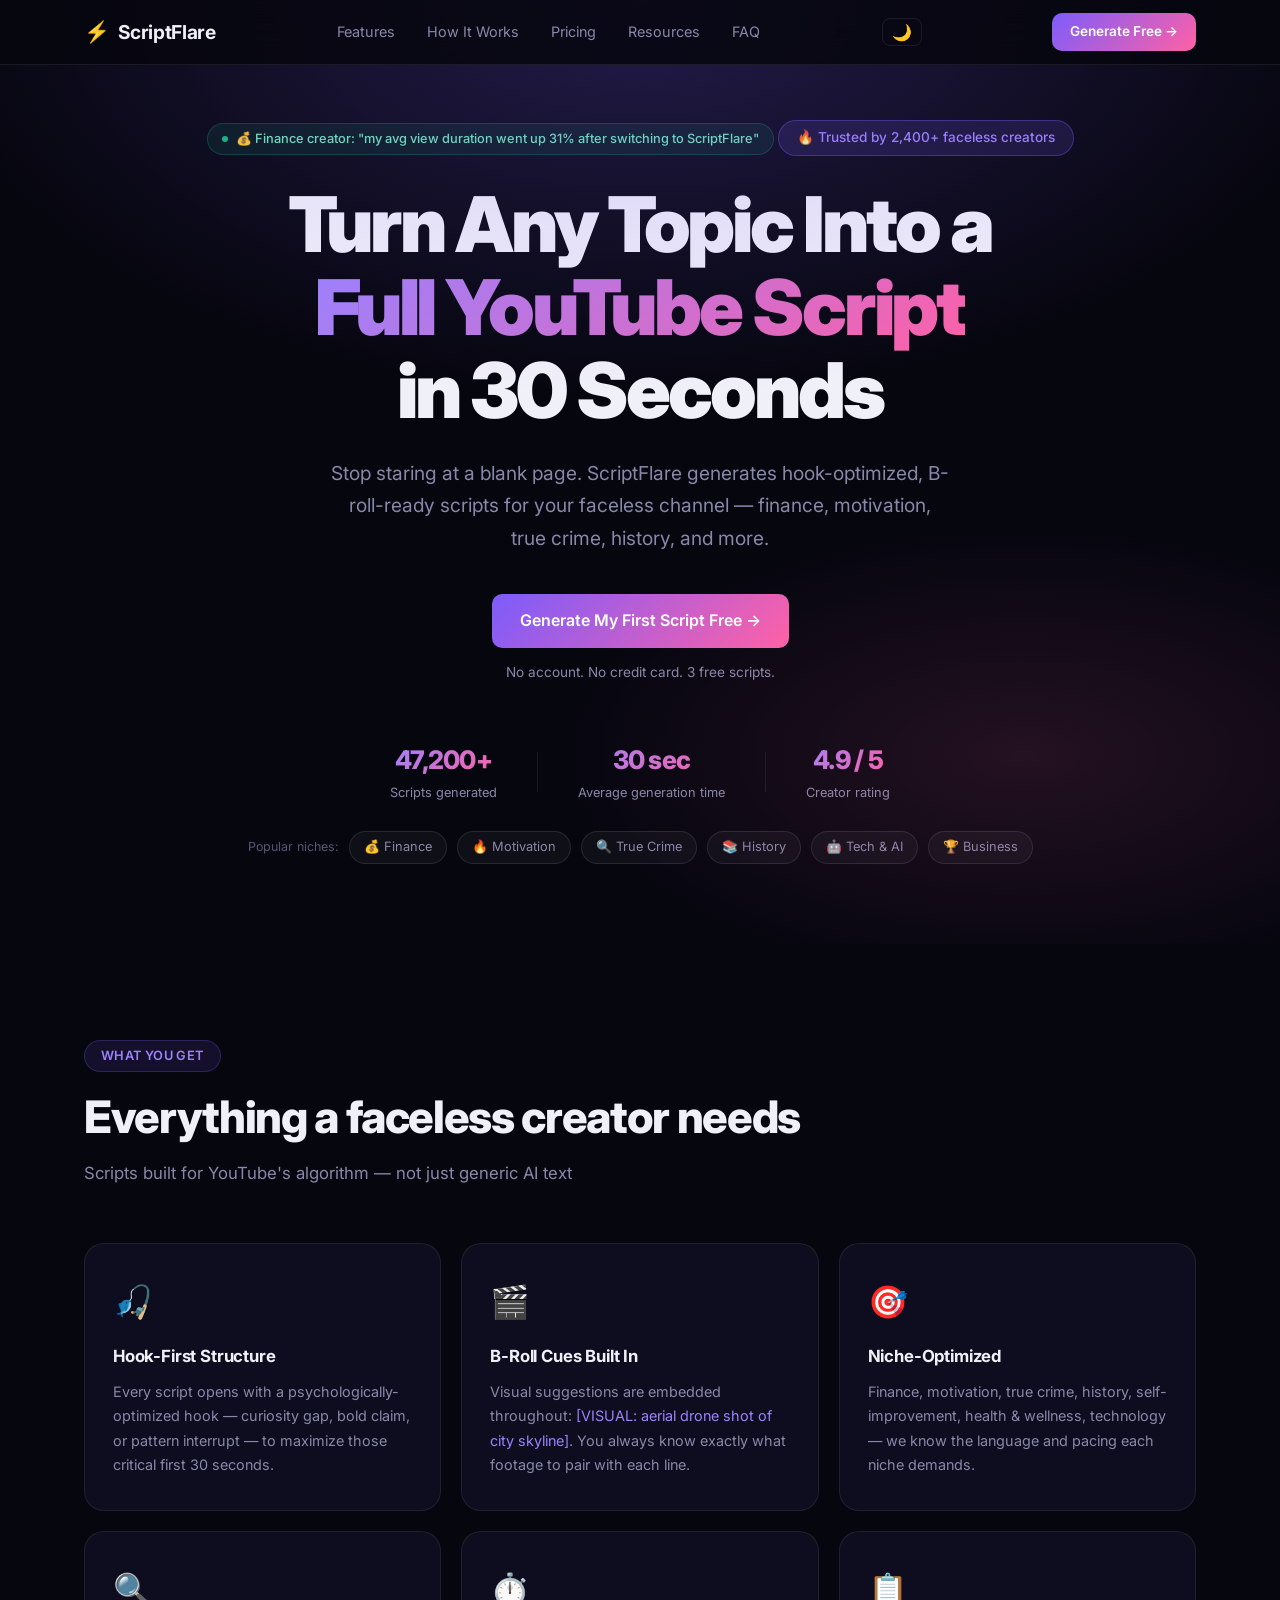
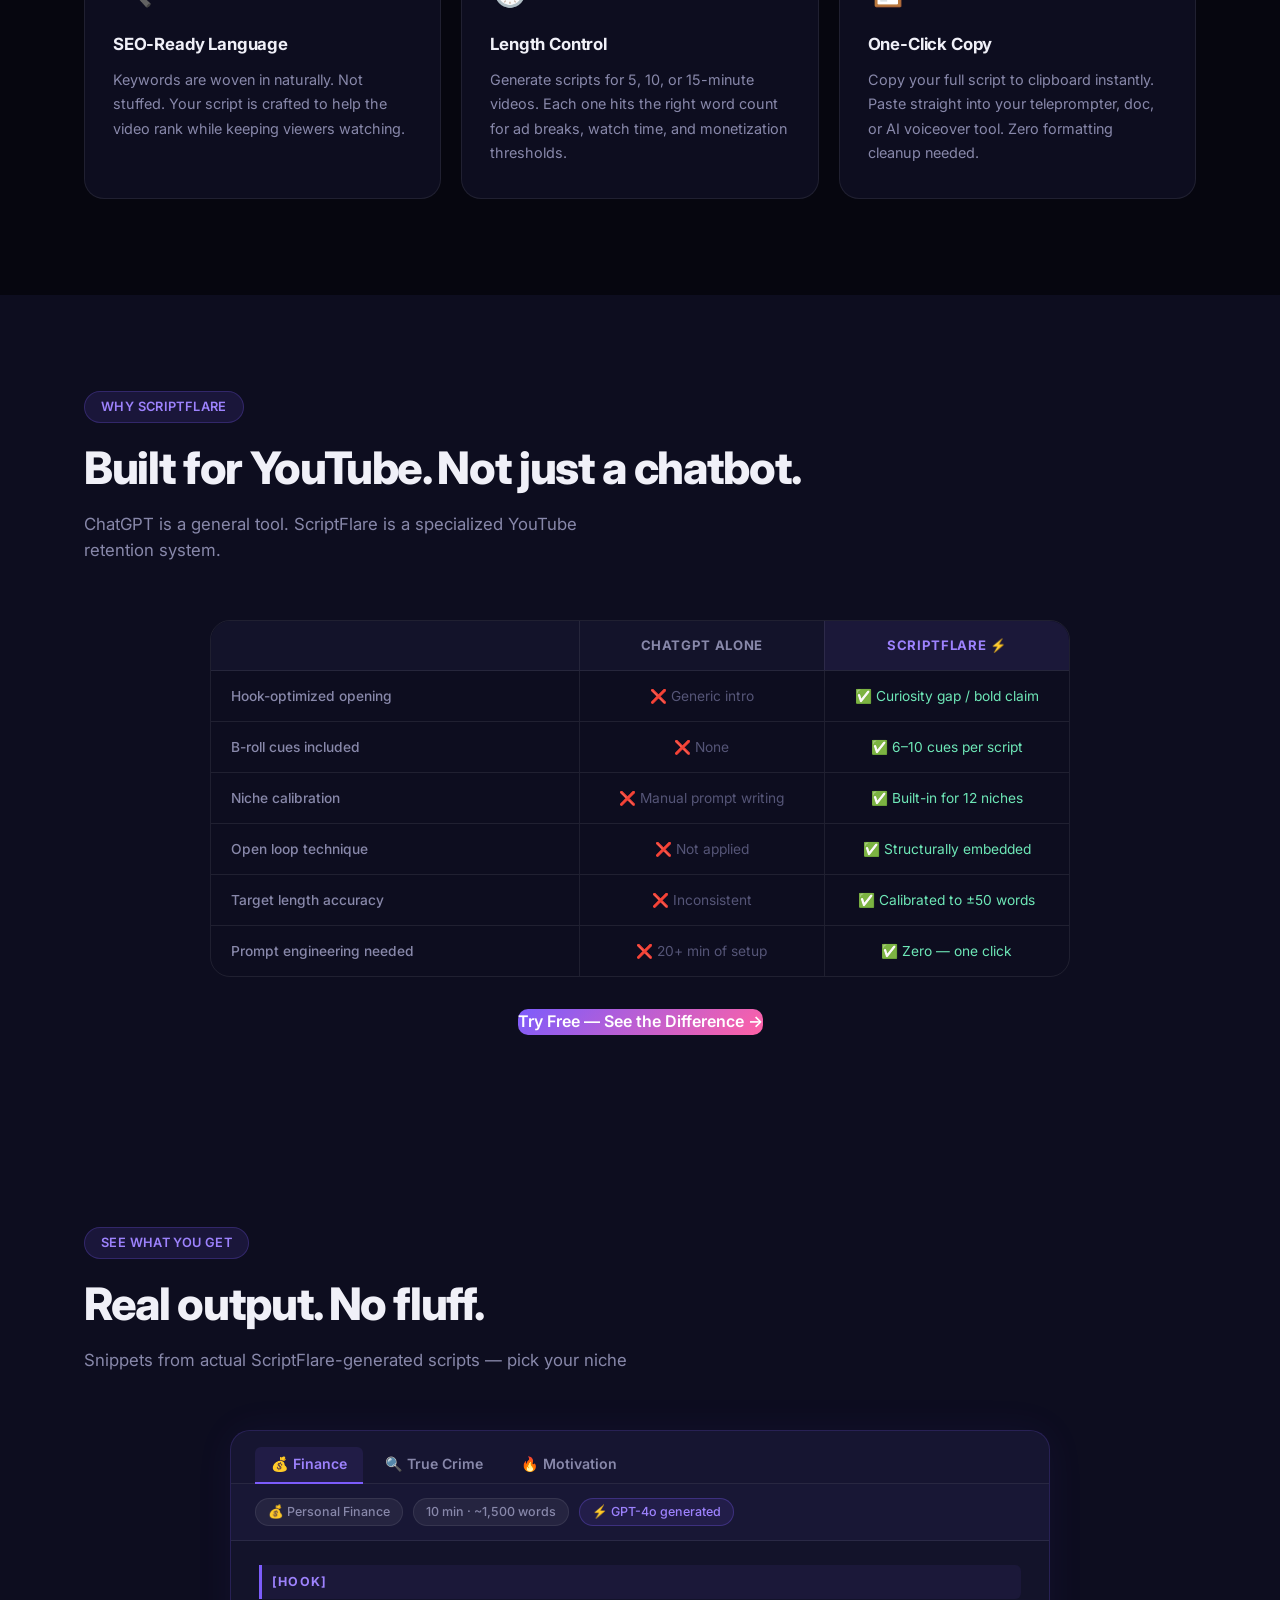
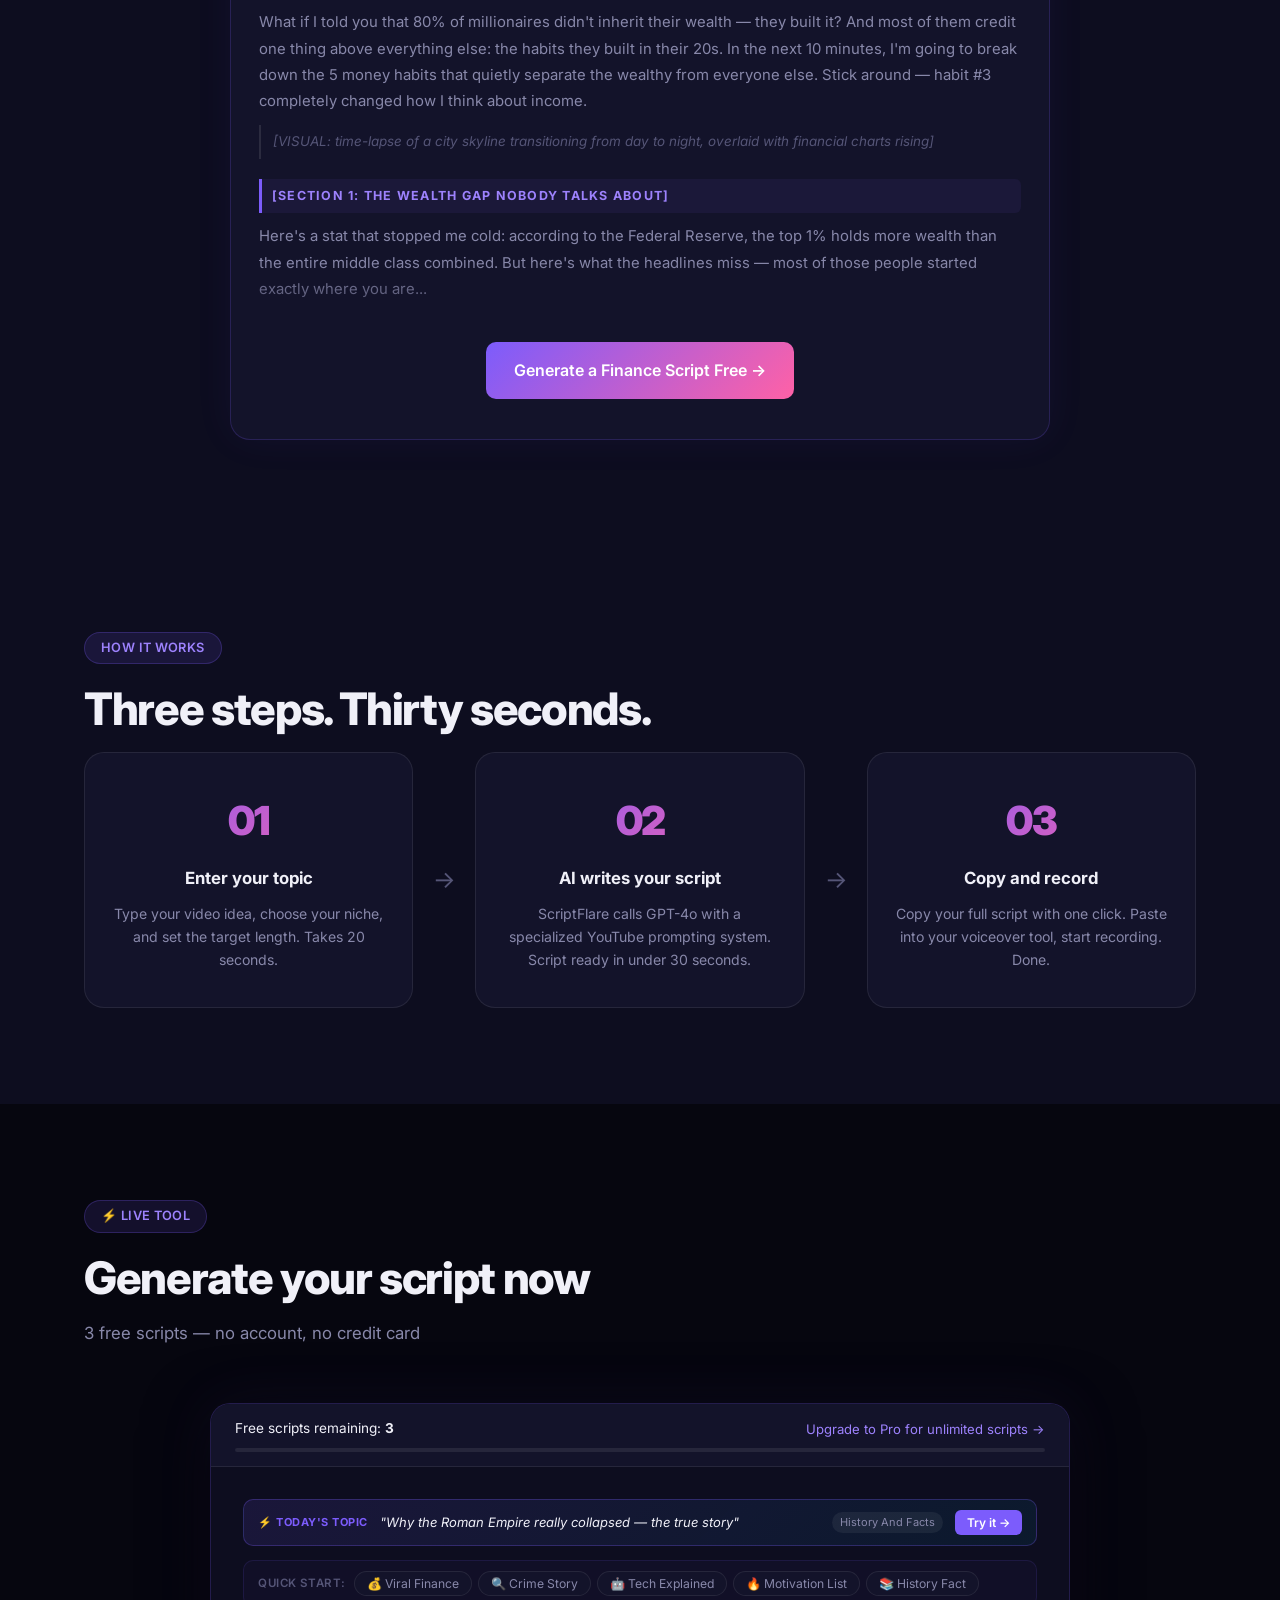
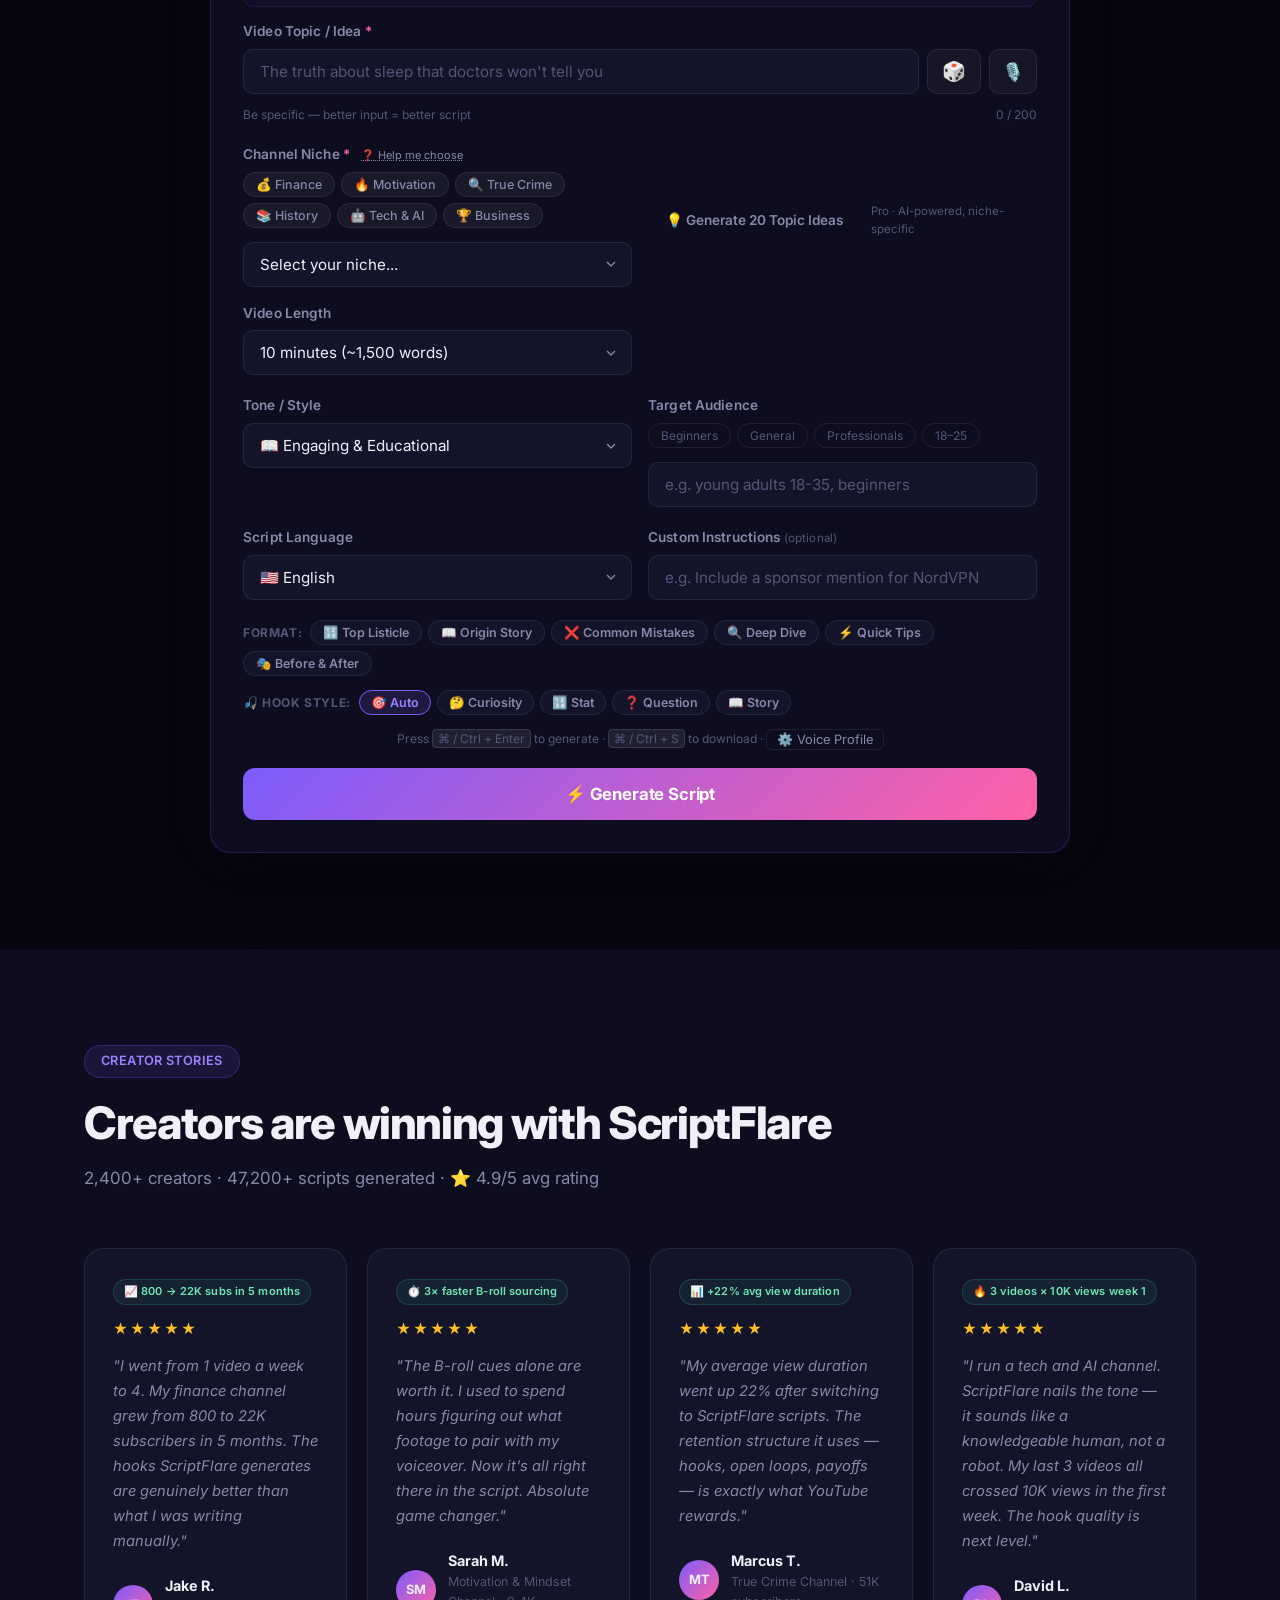
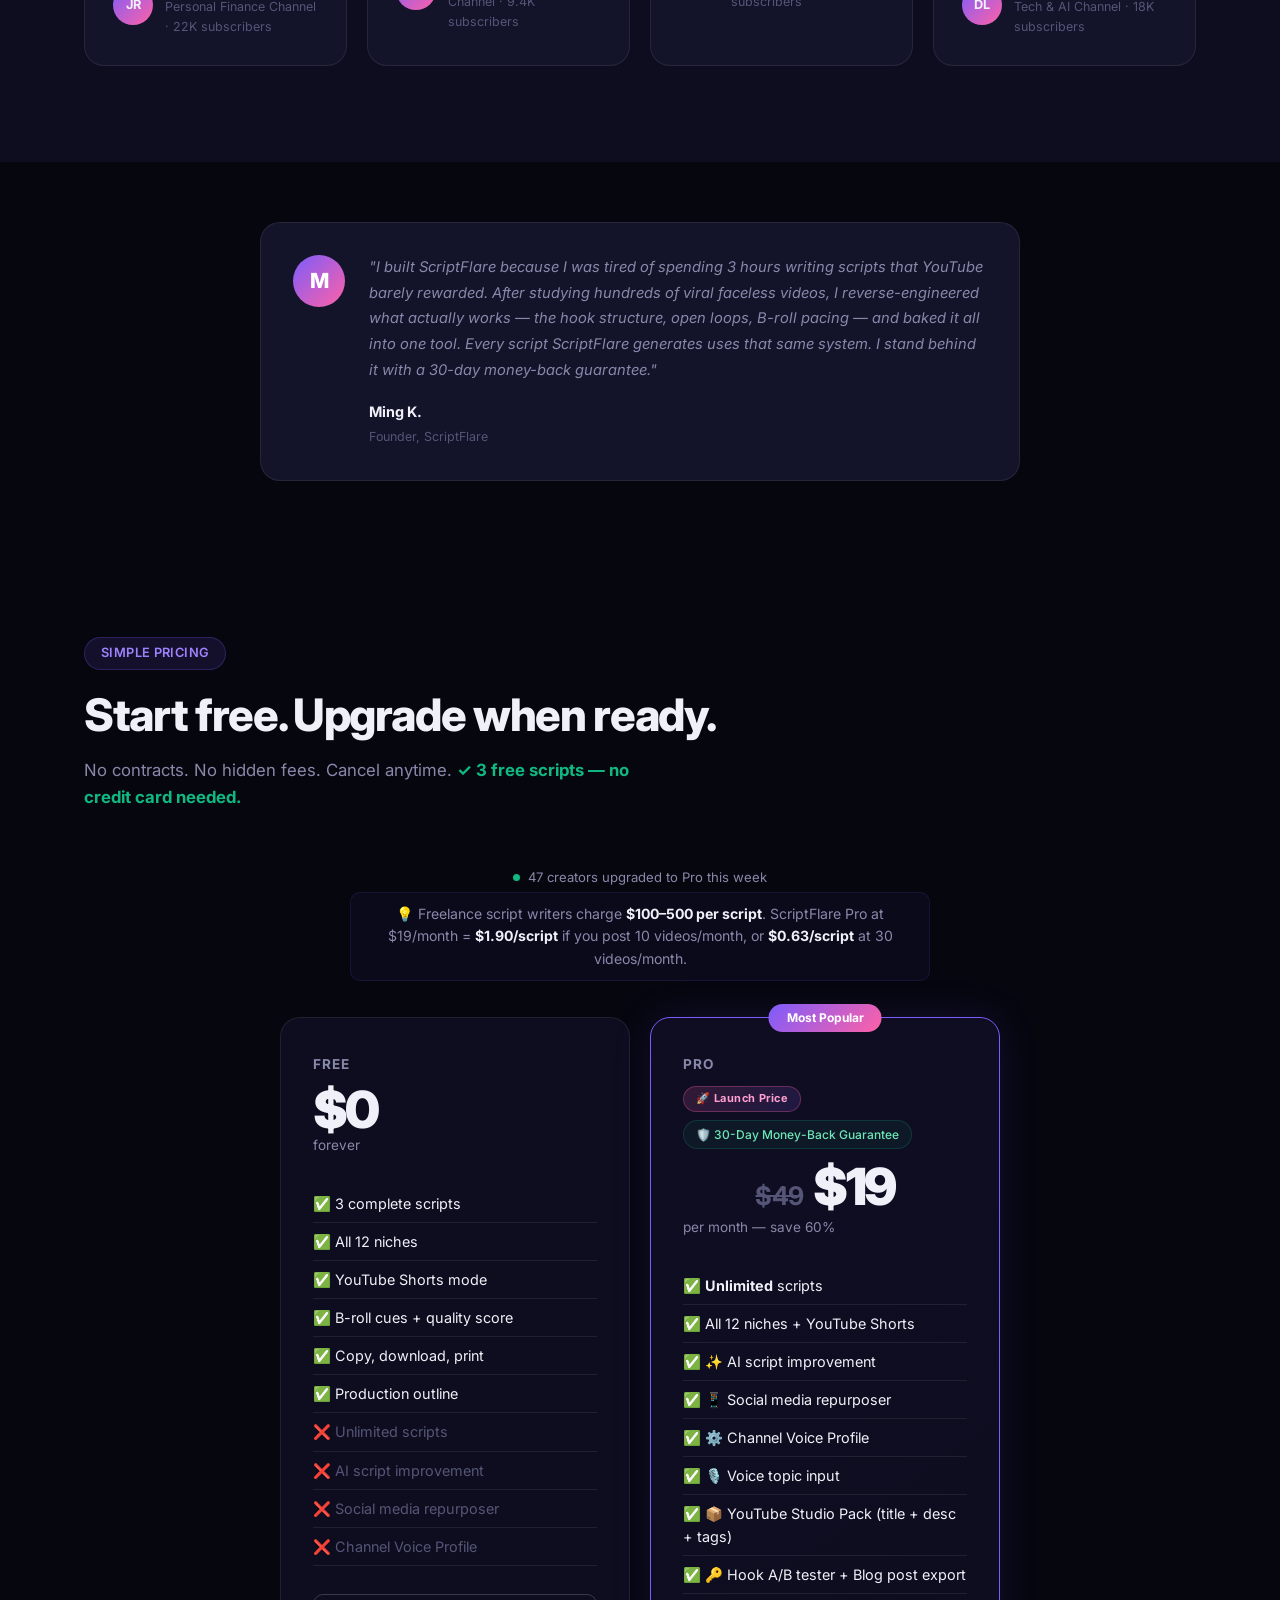
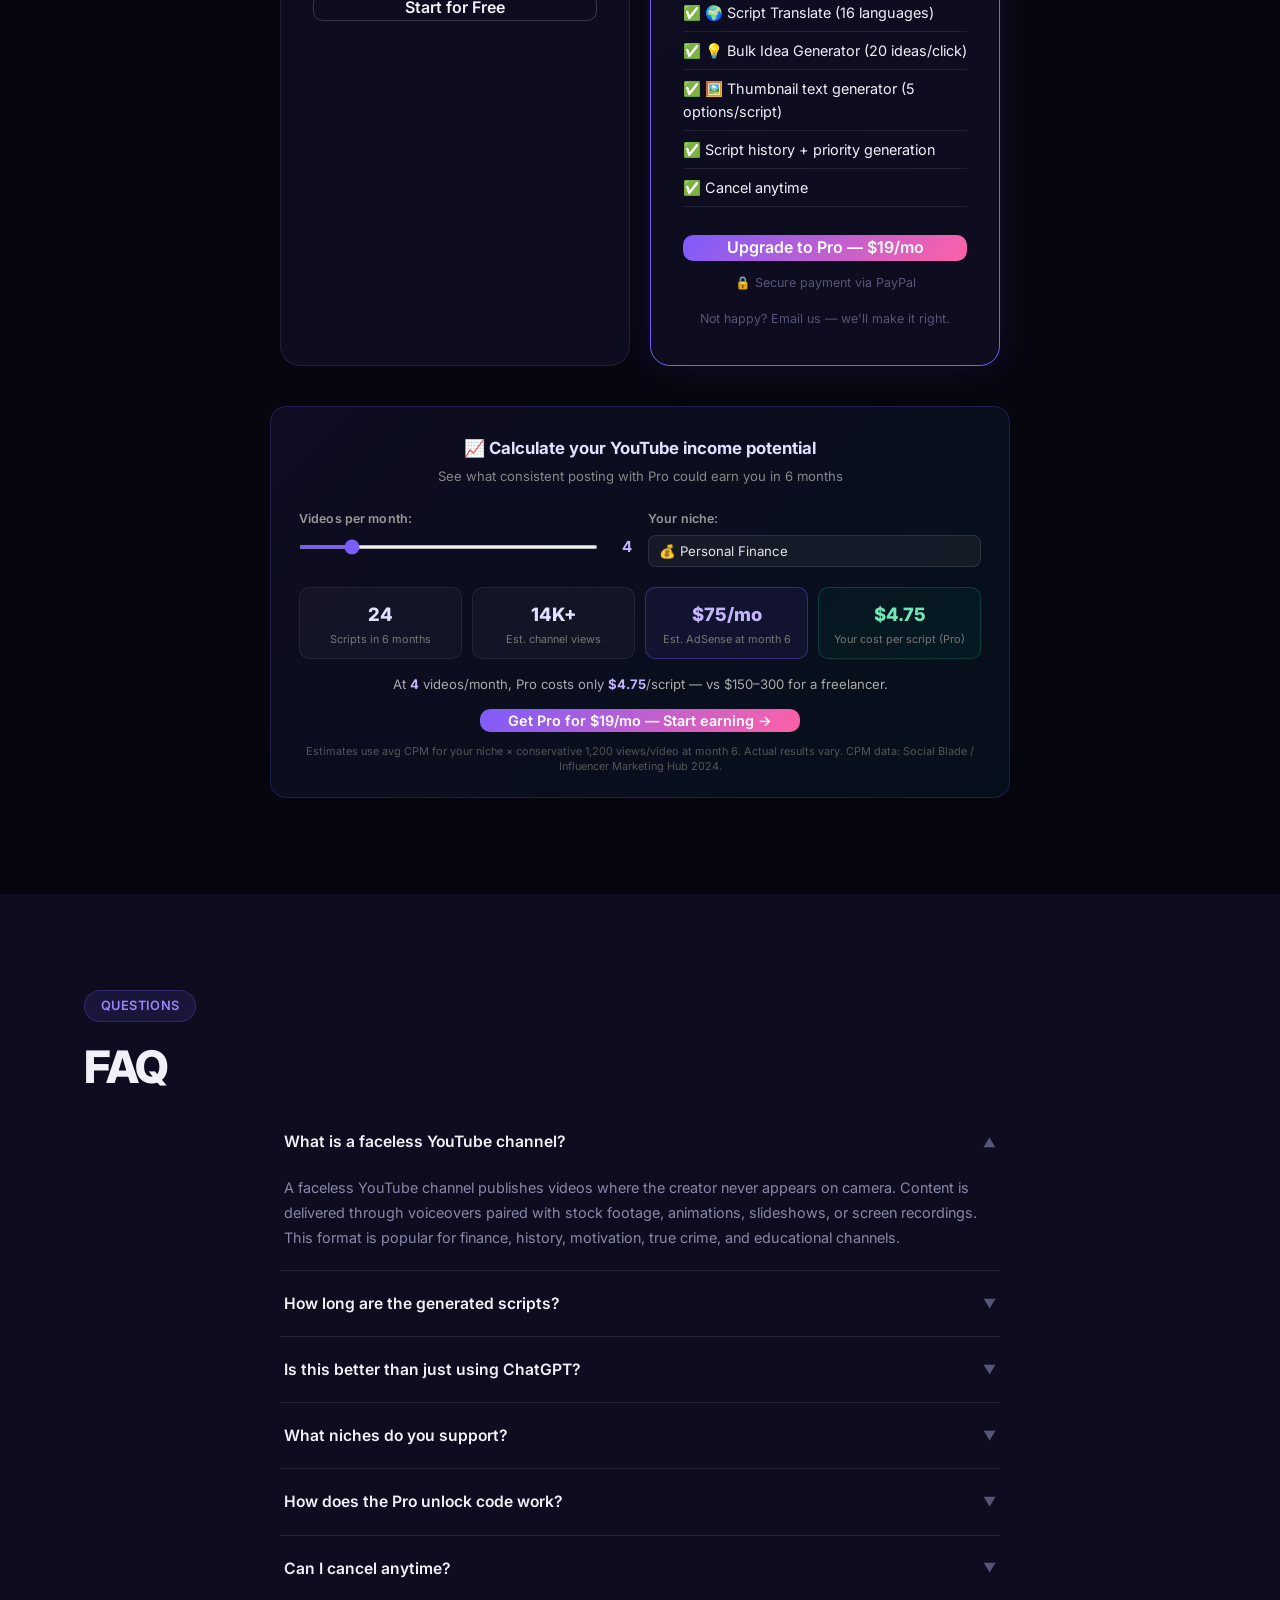
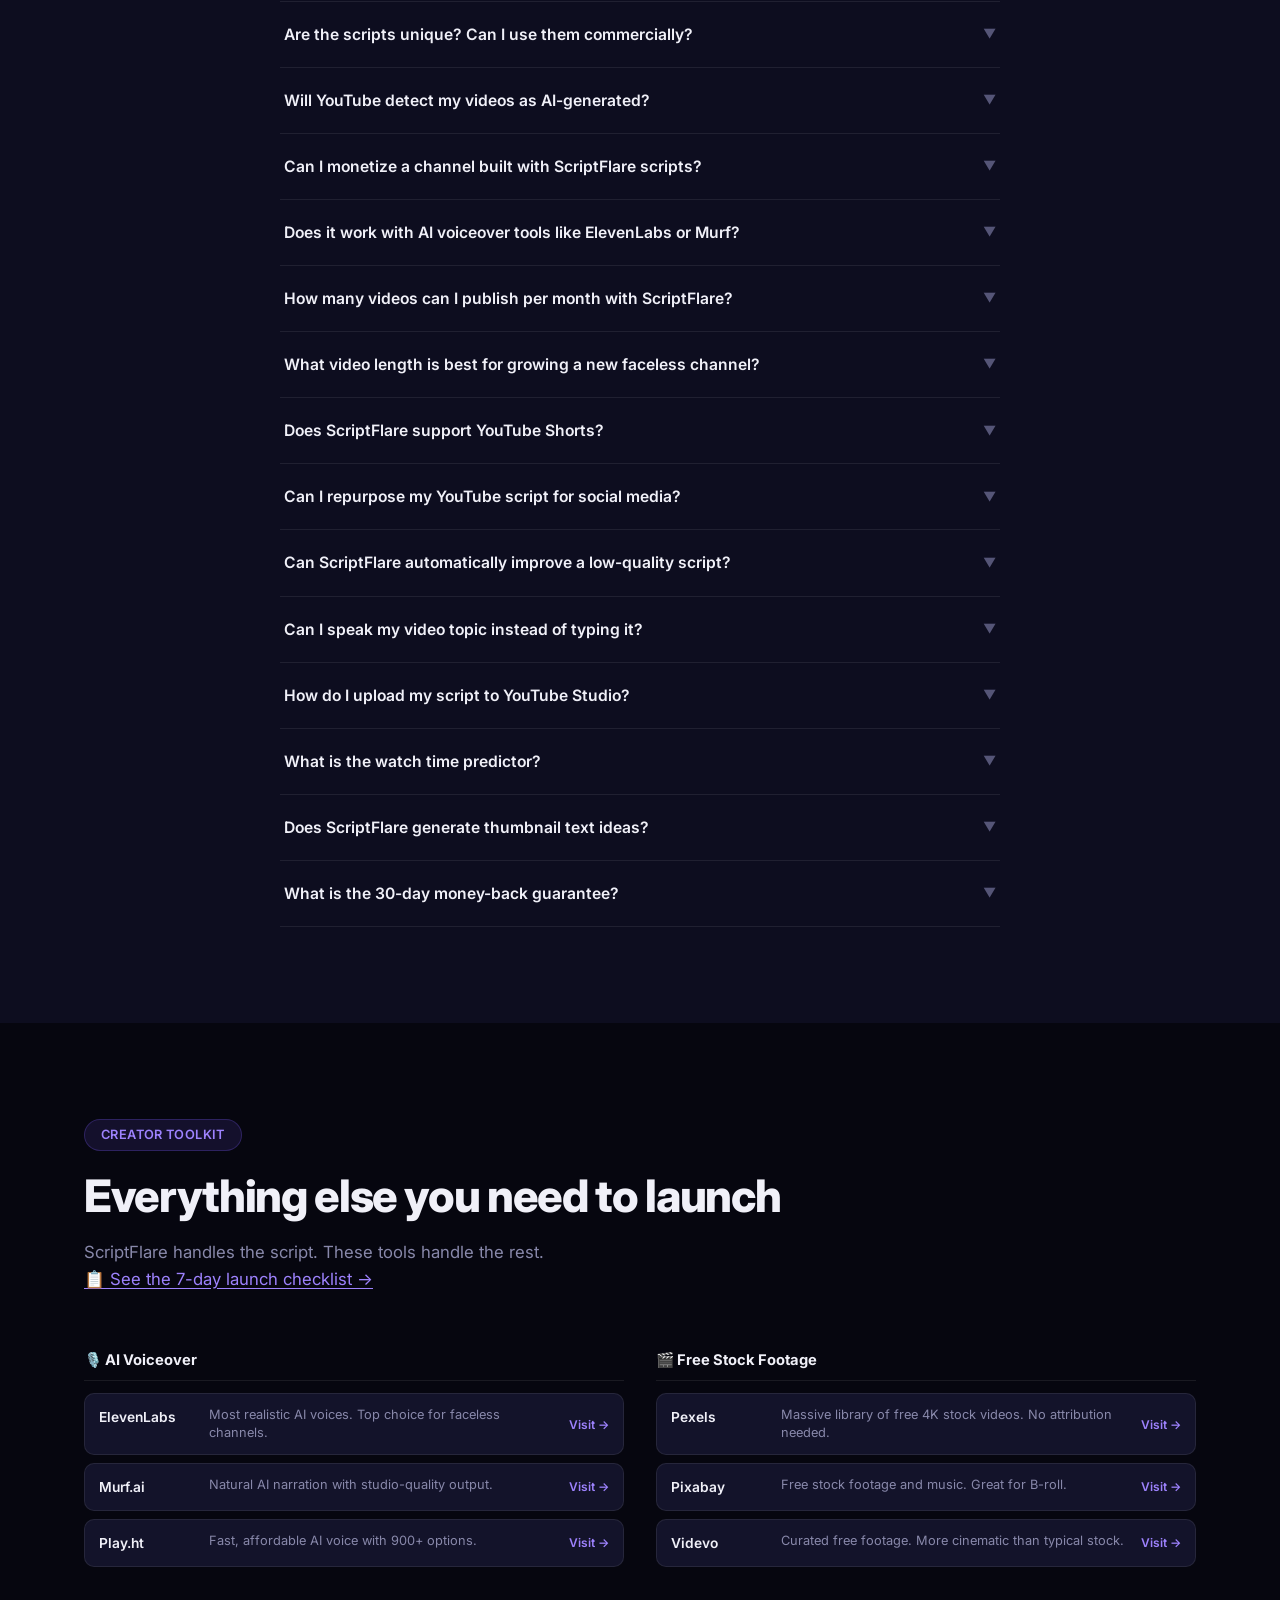
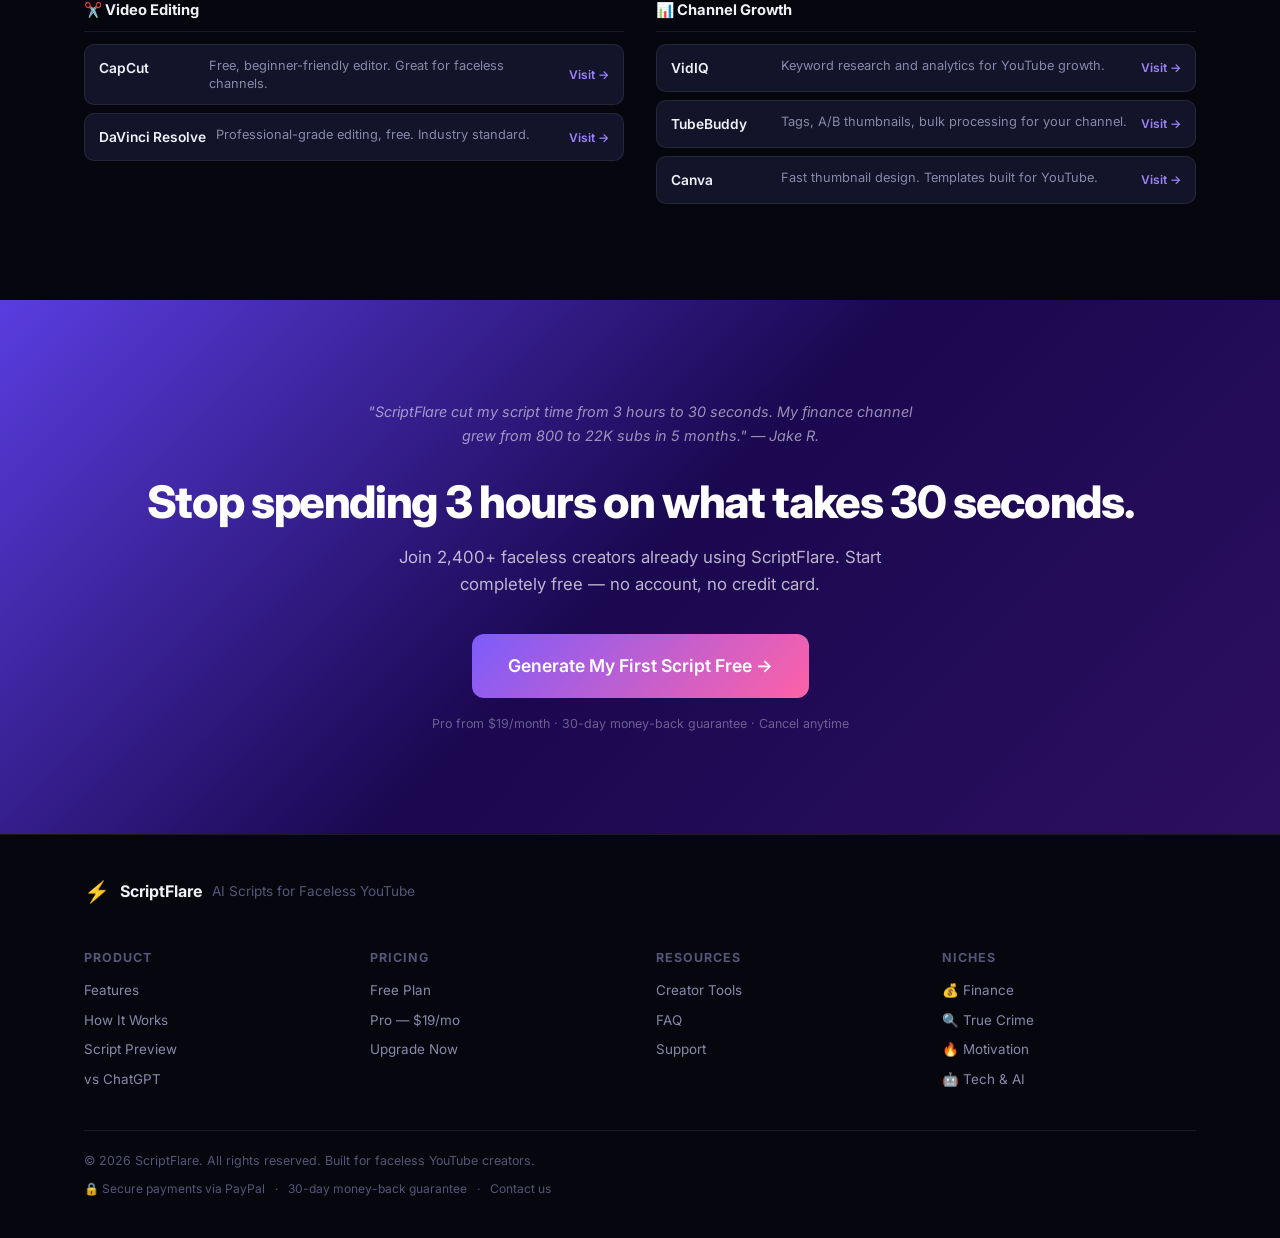
==== index.html @ 0f671487 "feat: Try New Angle — one-click regen with different format template "🎭 New Angle" button in the Mor" ====
<!DOCTYPE html>
<html lang="en">
<head>
  <meta charset="UTF-8" />
  <meta name="viewport" content="width=device-width, initial-scale=1.0" />
  <title>ScriptFlare — AI Script Writer for Faceless YouTube Channels</title>
  <meta name="description" content="ScriptFlare generates complete, hook-optimized YouTube scripts for faceless channels in 30 seconds. Finance, motivation, true crime, history, tech — 12 niches. B-roll cues included. Try 3 scripts free, no account." />
  <meta name="keywords" content="faceless youtube script generator, AI youtube script writer, youtube script tool, faceless youtube channel, youtube script ai" />
  <meta property="og:title" content="ScriptFlare — AI Script Writer for Faceless YouTube" />
  <meta property="og:description" content="Turn any topic into a full YouTube script in 30 seconds. Hook-optimized, B-roll included, niche-ready." />
  <meta property="og:type" content="website" />
  <meta property="og:url" content="https://mingkai1207.github.io/scriptflare/" />
  <meta property="og:site_name" content="ScriptFlare" />
  <meta property="og:image" content="https://mingkai1207.github.io/scriptflare/og.png" />
  <meta property="og:image:width" content="1200" />
  <meta property="og:image:height" content="630" />
  <meta name="twitter:card" content="summary_large_image" />
  <meta name="twitter:title" content="ScriptFlare — AI Script Writer for Faceless YouTube" />
  <meta name="twitter:description" content="Turn any topic into a full YouTube script in 30 seconds. Hook-optimized, B-roll included, niche-ready." />
  <meta name="twitter:image" content="https://mingkai1207.github.io/scriptflare/og.png" />
  <link rel="canonical" href="https://mingkai1207.github.io/scriptflare/" />
  <meta name="theme-color" content="#06060f" />
  <link rel="manifest" href="manifest.json" />
  <link rel="icon" href="data:image/svg+xml,<svg xmlns='http://www.w3.org/2000/svg' viewBox='0 0 100 100'><rect width='100' height='100' rx='20' fill='%2306060f'/><text y='.9em' font-size='80'>⚡</text></svg>" />
  <script type="application/ld+json">
  {
    "@context": "https://schema.org",
    "@type": "SoftwareApplication",
    "name": "ScriptFlare",
    "applicationCategory": "ProductivityApplication",
    "description": "AI script writer for faceless YouTube channels. Generate hook-optimized, B-roll-ready scripts in 30 seconds.",
    "url": "https://mingkai1207.github.io/scriptflare/",
    "offers": [
      {
        "@type": "Offer",
        "price": "0",
        "priceCurrency": "USD",
        "description": "3 free scripts"
      },
      {
        "@type": "Offer",
        "price": "19",
        "priceCurrency": "USD",
        "priceSpecification": {
          "@type": "UnitPriceSpecification",
          "billingDuration": "P1M",
          "billingIncrement": 1
        },
        "description": "Pro plan — unlimited scripts"
      }
    ]
  }
  </script>
  <script type="application/ld+json">
  {
    "@context": "https://schema.org",
    "@type": "FAQPage",
    "mainEntity": [
      {
        "@type": "Question",
        "name": "What is a faceless YouTube channel?",
        "acceptedAnswer": { "@type": "Answer", "text": "A faceless YouTube channel publishes videos where the creator never appears on camera. Content is delivered through voiceovers paired with stock footage, animations, slideshows, or screen recordings. This format is popular for finance, history, motivation, true crime, and educational channels." }
      },
      {
        "@type": "Question",
        "name": "Is ScriptFlare better than just using ChatGPT?",
        "acceptedAnswer": { "@type": "Answer", "text": "Yes, significantly. ChatGPT gives you generic text. ScriptFlare uses a specialized YouTube prompting system that knows about hooks, open loops, retention curves, B-roll pacing, and CTA placement — calibrated for your niche, audience, and target length." }
      },
      {
        "@type": "Question",
        "name": "How long are the generated scripts?",
        "acceptedAnswer": { "@type": "Answer", "text": "You control the length — 5 minutes (~750 words), 8 minutes (~1,200 words), 10 minutes (~1,500 words), 12 minutes (~1,800 words), or 15 minutes (~2,250 words). Each length is calibrated for optimal YouTube ad break placement and watch time." }
      },
      {
        "@type": "Question",
        "name": "Does ScriptFlare work with AI voiceover tools like ElevenLabs or Murf?",
        "acceptedAnswer": { "@type": "Answer", "text": "Yes — ScriptFlare scripts are written to sound natural when spoken aloud, which makes them ideal for AI voiceover tools like ElevenLabs, Murf, or Play.ht. B-roll cues are clearly marked so you always know what footage to overlay." }
      },
      {
        "@type": "Question",
        "name": "How does the Pro unlock code work?",
        "acceptedAnswer": { "@type": "Answer", "text": "After upgrading via PayPal, email liumingkai1207@gmail.com with subject ScriptFlare Pro and your PayPal email. You will receive a unique unlock code within 1 hour. Enter it in the tool to unlock unlimited scripts." }
      },
      {
        "@type": "Question",
        "name": "Can I cancel my ScriptFlare Pro subscription anytime?",
        "acceptedAnswer": { "@type": "Answer", "text": "Yes. Cancel directly through your PayPal account at any time — no questions, no retention flow, no hassle. Your Pro access continues until the end of the current billing period." }
      },
      {
        "@type": "Question",
        "name": "How many videos can I publish per month with ScriptFlare?",
        "acceptedAnswer": { "@type": "Answer", "text": "With Pro, there is no limit. Most successful faceless channels publish 3–5 videos per week, which means 12–20 scripts per month. At $19/month, that works out to under $2 per script — compared to $100–500 from a freelance writer." }
      },
      {
        "@type": "Question",
        "name": "What video length is best for growing a new faceless YouTube channel?",
        "acceptedAnswer": { "@type": "Answer", "text": "For new channels, 8–12 minute videos perform best. They qualify for mid-roll ads once you hit monetization thresholds, while still maintaining high retention. ScriptFlare auto-suggests the optimal length when you select your niche." }
      },
      {
        "@type": "Question",
        "name": "Does ScriptFlare support YouTube Shorts?",
        "acceptedAnswer": { "@type": "Answer", "text": "Yes — ScriptFlare has a dedicated YouTube Shorts mode that generates a 60-second (~150 word) script optimized for vertical video. Select 'YouTube Short (60s)' from the Video Length dropdown. The Shorts prompt skips section headers and focuses on a punchy hook, single-message delivery, 2–3 visual cues, and a crisp verbal CTA." }
      },
      {
        "@type": "Question",
        "name": "Can I repurpose my YouTube script for social media?",
        "acceptedAnswer": { "@type": "Answer", "text": "Yes — Pro users get the Social Media Repurposer. After generating a script, click Repurpose to automatically generate 3 tweets, a LinkedIn post, and an Instagram caption with hashtags, all based on your script." }
      },
      {
        "@type": "Question",
        "name": "Can ScriptFlare automatically improve a low-quality script?",
        "acceptedAnswer": { "@type": "Answer", "text": "Yes — Pro users see an Improve button that analyzes the quality report, identifies gaps like missing hooks or no open loop, and sends targeted AI rewrite instructions. The improved script replaces the original in-place." }
      },
      {
        "@type": "Question",
        "name": "Can I use voice input to enter my video topic?",
        "acceptedAnswer": { "@type": "Answer", "text": "Yes — click the microphone button next to the topic field to use voice input via your browser's Speech Recognition API (Chrome and Edge). Speak your idea naturally and it will be transcribed into the topic field automatically." }
      },
      {
        "@type": "Question",
        "name": "How do I upload my script to YouTube Studio?",
        "acceptedAnswer": { "@type": "Answer", "text": "Pro users can use the YouTube Studio Pack — click the Studio Pack button after generating to see your title, description, hashtags, and tags in one panel. Copy sections individually or everything at once, then paste directly into YouTube Studio." }
      },
      {
        "@type": "Question",
        "name": "What is the watch time predictor in ScriptFlare?",
        "acceptedAnswer": { "@type": "Answer", "text": "ScriptFlare analyzes your script's structure and predicts an audience retention percentage based on hook strength, retention phrases, open loops, B-roll density, and script length — all factors YouTube's algorithm rewards." }
      },
      {
        "@type": "Question",
        "name": "Does ScriptFlare generate thumbnail text ideas?",
        "acceptedAnswer": { "@type": "Answer", "text": "Yes — Pro users can generate 5 thumbnail text options for any script with one click. ScriptFlare creates punchy 1–5 word overlay options across proven styles: Curiosity Gap, Number Hook, Question, Contrast, and Emotion Trigger. Copy any option and paste it into your thumbnail design tool." }
      },
      {
        "@type": "Question",
        "name": "Does ScriptFlare have a money-back guarantee?",
        "acceptedAnswer": { "@type": "Answer", "text": "Yes — ScriptFlare Pro comes with a 30-day money-back guarantee. If you're not satisfied, email liumingkai1207@gmail.com within 30 days for a full refund, no questions asked." }
      }
    ]
  }
  </script>
  <script type="application/ld+json">
  {
    "@context": "https://schema.org",
    "@type": "HowTo",
    "name": "How to generate a YouTube script with ScriptFlare",
    "description": "Generate a full, hook-optimized faceless YouTube script in 30 seconds using ScriptFlare.",
    "step": [
      {
        "@type": "HowToStep",
        "position": 1,
        "name": "Enter your video topic",
        "text": "Type your video idea, choose your niche from 12 options, and set your target video length."
      },
      {
        "@type": "HowToStep",
        "position": 2,
        "name": "AI generates your script",
        "text": "ScriptFlare uses GPT-4o with a specialized YouTube prompting system to write your full script in under 30 seconds."
      },
      {
        "@type": "HowToStep",
        "position": 3,
        "name": "Copy and record",
        "text": "Copy your complete script with one click. Paste it into your AI voiceover tool and start recording."
      }
    ]
  }
  </script>
  <link rel="preconnect" href="https://fonts.googleapis.com" />
  <link rel="preconnect" href="https://fonts.gstatic.com" crossorigin />
  <link href="https://fonts.googleapis.com/css2?family=Inter:wght@300;400;500;600;700;800;900&display=swap" rel="stylesheet" />
  <link rel="stylesheet" href="style.css" />
</head>
<body>

  <!-- NAV -->
  <nav id="navbar">
    <div class="nav-inner">
      <a href="#" class="nav-logo">
        <span class="logo-icon">⚡</span>
        <span>ScriptFlare</span>
      </a>
      <div class="nav-links">
        <a href="#features">Features</a>
        <a href="#how-it-works">How It Works</a>
        <a href="#pricing">Pricing</a>
        <a href="#resources">Resources</a>
        <a href="#faq">FAQ</a>
      </div>
      <button class="theme-toggle" id="theme-toggle" onclick="toggleTheme()" aria-label="Toggle light/dark mode" title="Toggle light/dark mode">🌙</button>
      <a href="#generator" class="btn btn-primary btn-sm nav-cta">Generate Free →</a>
      <button class="nav-hamburger" id="nav-hamburger" onclick="toggleMobileNav()" aria-label="Open menu">
        <span></span><span></span><span></span>
      </button>
    </div>
  </nav>

  <!-- HERO -->
  <section id="hero">
    <div class="hero-bg"></div>
    <div class="container">
      <div class="live-ticker" id="live-ticker">
        <span class="live-dot"></span>
        <span id="live-ticker-text">Loading...</span>
      </div>
      <div class="badge">🔥 Trusted by 2,400+ faceless creators</div>
      <h1 class="hero-title">
        Turn Any Topic Into a<br />
        <span class="gradient-text">Full YouTube Script</span><br />
        in 30 Seconds
      </h1>
      <p class="hero-sub">
        Stop staring at a blank page. ScriptFlare generates hook-optimized, B-roll-ready scripts
        for your faceless channel — finance, motivation, true crime, history, and more.
      </p>
      <div class="hero-cta-row">
        <a href="#generator" class="btn btn-primary btn-lg">
          Generate My First Script Free →
        </a>
        <span class="hero-note">No account. No credit card. 3 free scripts.</span>
      </div>
      <div class="hero-stats">
        <div class="stat">
          <span class="stat-num" data-count="47200" data-suffix="+">47,200+</span>
          <span class="stat-label">Scripts generated</span>
        </div>
        <div class="stat-divider"></div>
        <div class="stat">
          <span class="stat-num">30 sec</span>
          <span class="stat-label">Average generation time</span>
        </div>
        <div class="stat-divider"></div>
        <div class="stat">
          <span class="stat-num" data-count="49" data-suffix=" / 5" data-decimal="10">4.9 / 5</span>
          <span class="stat-label">Creator rating</span>
        </div>
      </div>
      <div class="hero-niches">
        <span class="hero-niche-label">Popular niches:</span>
        <a href="#generator" class="hero-niche-chip" onclick="jumpToGenerator('personal finance')">💰 Finance</a>
        <a href="#generator" class="hero-niche-chip" onclick="jumpToGenerator('motivation and mindset')">🔥 Motivation</a>
        <a href="#generator" class="hero-niche-chip" onclick="jumpToGenerator('true crime and mysteries')">🔍 True Crime</a>
        <a href="#generator" class="hero-niche-chip" onclick="jumpToGenerator('history and facts')">📚 History</a>
        <a href="#generator" class="hero-niche-chip" onclick="jumpToGenerator('technology and AI')">🤖 Tech & AI</a>
        <a href="#generator" class="hero-niche-chip" onclick="jumpToGenerator('business and entrepreneurship')">🏆 Business</a>
      </div>
    </div>
  </section>

  <!-- FEATURES -->
  <section id="features">
    <div class="container">
      <div class="section-badge">What you get</div>
      <h2 class="section-title">Everything a faceless creator needs</h2>
      <p class="section-sub">Scripts built for YouTube's algorithm — not just generic AI text</p>
      <div class="features-grid">
        <div class="feature-card reveal">
          <div class="feature-icon">🎣</div>
          <h3>Hook-First Structure</h3>
          <p>Every script opens with a psychologically-optimized hook — curiosity gap, bold claim, or pattern interrupt — to maximize those critical first 30 seconds.</p>
        </div>
        <div class="feature-card reveal reveal-delay-1">
          <div class="feature-icon">🎬</div>
          <h3>B-Roll Cues Built In</h3>
          <p>Visual suggestions are embedded throughout: <em>[VISUAL: aerial drone shot of city skyline]</em>. You always know exactly what footage to pair with each line.</p>
        </div>
        <div class="feature-card reveal reveal-delay-2">
          <div class="feature-icon">🎯</div>
          <h3>Niche-Optimized</h3>
          <p>Finance, motivation, true crime, history, self-improvement, health & wellness, technology — we know the language and pacing each niche demands.</p>
        </div>
        <div class="feature-card reveal">
          <div class="feature-icon">🔍</div>
          <h3>SEO-Ready Language</h3>
          <p>Keywords are woven in naturally. Not stuffed. Your script is crafted to help the video rank while keeping viewers watching.</p>
        </div>
        <div class="feature-card reveal reveal-delay-1">
          <div class="feature-icon">⏱️</div>
          <h3>Length Control</h3>
          <p>Generate scripts for 5, 10, or 15-minute videos. Each one hits the right word count for ad breaks, watch time, and monetization thresholds.</p>
        </div>
        <div class="feature-card reveal reveal-delay-2">
          <div class="feature-icon">📋</div>
          <h3>One-Click Copy</h3>
          <p>Copy your full script to clipboard instantly. Paste straight into your teleprompter, doc, or AI voiceover tool. Zero formatting cleanup needed.</p>
        </div>
      </div>
    </div>
  </section>

  <!-- COMPARISON -->
  <section id="comparison">
    <div class="container">
      <div class="section-badge">Why ScriptFlare</div>
      <h2 class="section-title">Built for YouTube. Not just a chatbot.</h2>
      <p class="section-sub">ChatGPT is a general tool. ScriptFlare is a specialized YouTube retention system.</p>
      <div class="comparison-table reveal">
        <div class="compare-header">
          <div class="compare-col col-feature"></div>
          <div class="compare-col col-gpt">ChatGPT alone</div>
          <div class="compare-col col-sf">ScriptFlare ⚡</div>
        </div>
        <div class="compare-row">
          <div class="compare-col col-feature">Hook-optimized opening</div>
          <div class="compare-col col-gpt col-no">❌ Generic intro</div>
          <div class="compare-col col-sf col-yes">✅ Curiosity gap / bold claim</div>
        </div>
        <div class="compare-row">
          <div class="compare-col col-feature">B-roll cues included</div>
          <div class="compare-col col-gpt col-no">❌ None</div>
          <div class="compare-col col-sf col-yes">✅ 6–10 cues per script</div>
        </div>
        <div class="compare-row">
          <div class="compare-col col-feature">Niche calibration</div>
          <div class="compare-col col-gpt col-no">❌ Manual prompt writing</div>
          <div class="compare-col col-sf col-yes">✅ Built-in for 12 niches</div>
        </div>
        <div class="compare-row">
          <div class="compare-col col-feature">Open loop technique</div>
          <div class="compare-col col-gpt col-no">❌ Not applied</div>
          <div class="compare-col col-sf col-yes">✅ Structurally embedded</div>
        </div>
        <div class="compare-row">
          <div class="compare-col col-feature">Target length accuracy</div>
          <div class="compare-col col-gpt col-no">❌ Inconsistent</div>
          <div class="compare-col col-sf col-yes">✅ Calibrated to ±50 words</div>
        </div>
        <div class="compare-row">
          <div class="compare-col col-feature">Prompt engineering needed</div>
          <div class="compare-col col-gpt col-no">❌ 20+ min of setup</div>
          <div class="compare-col col-sf col-yes">✅ Zero — one click</div>
        </div>
      </div>
      <div class="compare-cta">
        <a href="#generator" class="btn btn-primary">Try Free — See the Difference →</a>
      </div>
    </div>
  </section>

  <!-- SCRIPT PREVIEW -->
  <section id="script-preview">
    <div class="container">
      <div class="section-badge">See what you get</div>
      <h2 class="section-title">Real output. No fluff.</h2>
      <p class="section-sub">Snippets from actual ScriptFlare-generated scripts — pick your niche</p>
      <div class="preview-wrapper reveal">
        <div class="preview-tabs">
          <button class="preview-tab active" onclick="switchPreview(this, 'prev-finance')">💰 Finance</button>
          <button class="preview-tab" onclick="switchPreview(this, 'prev-truecrime')">🔍 True Crime</button>
          <button class="preview-tab" onclick="switchPreview(this, 'prev-motivation')">🔥 Motivation</button>
        </div>

        <!-- Finance -->
        <div class="preview-panel active" id="prev-finance">
          <div class="preview-meta">
            <span class="preview-tag">💰 Personal Finance</span>
            <span class="preview-tag">10 min · ~1,500 words</span>
            <span class="preview-tag preview-tag-live">⚡ GPT-4o generated</span>
          </div>
          <div class="preview-content">
            <div class="preview-section-header">[HOOK]</div>
            <p>What if I told you that 80% of millionaires didn't inherit their wealth — they built it? And most of them credit one thing above everything else: the habits they built in their 20s. In the next 10 minutes, I'm going to break down the 5 money habits that quietly separate the wealthy from everyone else. Stick around — habit #3 completely changed how I think about income.</p>
            <div class="preview-visual">[VISUAL: time-lapse of a city skyline transitioning from day to night, overlaid with financial charts rising]</div>
            <div class="preview-section-header">[SECTION 1: The Wealth Gap Nobody Talks About]</div>
            <p>Here's a stat that stopped me cold: according to the Federal Reserve, the top 1% holds more wealth than the entire middle class combined. But here's what the headlines miss — most of those people started exactly where you are...</p>
            <div class="preview-fade"><div class="preview-blur-overlay">
              <a href="#generator" class="btn btn-primary btn-lg" onclick="jumpToGenerator('personal finance')">Generate a Finance Script Free →</a>
            </div></div>
          </div>
        </div>

        <!-- True Crime -->
        <div class="preview-panel" id="prev-truecrime">
          <div class="preview-meta">
            <span class="preview-tag">🔍 True Crime</span>
            <span class="preview-tag">12 min · ~1,800 words</span>
            <span class="preview-tag preview-tag-live">⚡ GPT-4o generated</span>
          </div>
          <div class="preview-content">
            <div class="preview-section-header">[HOOK]</div>
            <p>On the night of March 12th, 2017, a woman vanished without a trace from a small town in rural Ohio. Her car was found three miles away — keys in the ignition, phone on the seat. The security footage showed something investigators couldn't explain for two years. Today I'm walking you through every detail of a case that still doesn't have all the answers.</p>
            <div class="preview-visual">[VISUAL: slow pan across old crime scene photographs, detective's evidence board, dimly lit hallway]</div>
            <div class="preview-section-header">[SECTION 1: The Night Everything Changed]</div>
            <p>Most cold cases start with a missing person report that nobody takes seriously at first. This one was different from the moment the call came in. The 911 dispatcher later said it was the calmest missing persons report she'd ever received...</p>
            <div class="preview-fade"><div class="preview-blur-overlay">
              <a href="#generator" class="btn btn-primary btn-lg" onclick="jumpToGenerator('true crime and mysteries')">Generate a True Crime Script Free →</a>
            </div></div>
          </div>
        </div>

        <!-- Motivation -->
        <div class="preview-panel" id="prev-motivation">
          <div class="preview-meta">
            <span class="preview-tag">🔥 Motivation & Mindset</span>
            <span class="preview-tag">8 min · ~1,200 words</span>
            <span class="preview-tag preview-tag-live">⚡ GPT-4o generated</span>
          </div>
          <div class="preview-content">
            <div class="preview-section-header">[HOOK]</div>
            <p>Most people are waiting for the right moment to start. The right moment to quit the job they hate. The right moment to launch the business. The right moment to get in shape. I'm about to tell you something uncomfortable: that moment is never coming. The people who actually change their lives don't wait for it — they understand something everyone else doesn't.</p>
            <div class="preview-visual">[VISUAL: slow motion — person waking at dawn, lacing up running shoes, fog over an empty street]</div>
            <div class="preview-section-header">[SECTION 1: The Waiting Trap]</div>
            <p>There's a psychological principle called "temporal self-appraisal." It explains why your future self always seems more capable than your present self. And it's exactly why most people stay stuck...</p>
            <div class="preview-fade"><div class="preview-blur-overlay">
              <a href="#generator" class="btn btn-primary btn-lg" onclick="jumpToGenerator('motivation and mindset')">Generate a Motivation Script Free →</a>
            </div></div>
          </div>
        </div>

      </div>
    </div>
  </section>

  <!-- HOW IT WORKS -->
  <section id="how-it-works">
    <div class="container">
      <div class="section-badge">How it works</div>
      <h2 class="section-title">Three steps. Thirty seconds.</h2>
      <div class="steps-row">
        <div class="step-card reveal">
          <div class="step-num">01</div>
          <h3>Enter your topic</h3>
          <p>Type your video idea, choose your niche, and set the target length. Takes 20 seconds.</p>
        </div>
        <div class="step-arrow">→</div>
        <div class="step-card reveal reveal-delay-2">
          <div class="step-num">02</div>
          <h3>AI writes your script</h3>
          <p>ScriptFlare calls GPT-4o with a specialized YouTube prompting system. Script ready in under 30 seconds.</p>
        </div>
        <div class="step-arrow">→</div>
        <div class="step-card reveal reveal-delay-4">
          <div class="step-num">03</div>
          <h3>Copy and record</h3>
          <p>Copy your full script with one click. Paste into your voiceover tool, start recording. Done.</p>
        </div>
      </div>
    </div>
  </section>

  <!-- GENERATOR APP -->
  <section id="generator">
    <div class="container">
      <div class="section-badge">⚡ Live Tool</div>
      <h2 class="section-title">Generate your script now</h2>
      <p class="section-sub">3 free scripts — no account, no credit card</p>

      <div class="app-wrapper">
        <!-- USAGE BAR -->
        <div class="usage-bar" id="usage-bar">
          <div class="usage-info">
            <span id="usage-label">Free scripts remaining: <strong id="usage-count">3</strong></span>
            <div class="usage-bar-right">
              <button class="btn-stats-toggle" id="stats-toggle-btn" onclick="toggleCreatorStats()" title="Your creator stats" style="display:none">📊</button>
              <a href="#pricing" class="usage-tip">Upgrade to Pro for unlimited scripts →</a>
            </div>
          </div>
          <div class="usage-track">
            <div class="usage-fill" id="usage-fill"></div>
          </div>
        </div>
        <!-- CREATOR STATS PANEL -->
        <div class="creator-stats hidden" id="creator-stats"></div>

        <!-- FORM -->
        <div class="gen-form" id="gen-form">
          <!-- Daily Topic Banner -->
          <div class="daily-topic-banner hidden" id="daily-topic-banner"></div>
          <!-- Quick-Start Presets -->
          <div class="qs-row" id="qs-row">
            <span class="qs-label">Quick start:</span>
            <button type="button" class="qs-chip" onclick="applyPreset('finance-viral')">💰 Viral Finance</button>
            <button type="button" class="qs-chip" onclick="applyPreset('crime-story')">🔍 Crime Story</button>
            <button type="button" class="qs-chip" onclick="applyPreset('tech-explained')">🤖 Tech Explained</button>
            <button type="button" class="qs-chip" onclick="applyPreset('motivation-list')">🔥 Motivation List</button>
            <button type="button" class="qs-chip" onclick="applyPreset('history-fact')">📚 History Fact</button>
          </div>
          <div class="form-row">
            <div class="form-group full">
              <label for="topic">Video Topic / Idea <span class="required">*</span></label>
              <div class="topic-input-row">
                <input type="text" id="topic" placeholder="e.g. 5 habits that made me a millionaire before 30" maxlength="200" oninput="updateTopicCounter(); detectNicheFromTopic(); updateViralScore()" />
                <button type="button" class="btn-surprise" onclick="surpriseTopic()" title="Pick a random trending topic">🎲</button>
                <button type="button" class="btn-mic" id="btn-mic" onclick="startVoiceInput()" title="Speak your topic idea">🎙️</button>
              </div>
              <div class="form-hint-row">
                <span class="form-hint">Be specific — better input = better script</span>
                <span class="topic-counter" id="topic-counter">0 / 200</span>
              </div>
              <div class="viral-score-row hidden" id="viral-score-row">
                <span class="vs-label">Viral potential:</span>
                <div class="vs-bars" id="vs-bars"></div>
                <span class="vs-grade" id="vs-grade"></span>
                <span class="vs-tip" id="vs-tip"></span>
              </div>
              <div class="topic-history hidden" id="topic-history">
                <span class="topic-history-label">Recent:</span>
                <div class="topic-history-chips" id="topic-history-chips"></div>
              </div>
            </div>
          </div>
          <div class="form-row two-col">
            <div class="form-group">
              <label for="niche">Channel Niche <span class="required">*</span> <button type="button" class="niche-quiz-trigger" onclick="openNicheQuiz()" title="Not sure? Take the 30-second quiz">❓ Help me choose</button></label>
              <div class="niche-pills">
                <button type="button" class="niche-pill" onclick="pickNiche('personal finance')">💰 Finance</button>
                <button type="button" class="niche-pill" onclick="pickNiche('motivation and mindset')">🔥 Motivation</button>
                <button type="button" class="niche-pill" onclick="pickNiche('true crime and mysteries')">🔍 True Crime</button>
                <button type="button" class="niche-pill" onclick="pickNiche('history and facts')">📚 History</button>
                <button type="button" class="niche-pill" onclick="pickNiche('technology and AI')">🤖 Tech & AI</button>
                <button type="button" class="niche-pill" onclick="pickNiche('business and entrepreneurship')">🏆 Business</button>
              </div>
              <select id="niche" onchange="onNicheSelectChange(this.value)">
                <option value="">Select your niche...</option>
                <option value="personal finance">💰 Personal Finance</option>
                <option value="motivation and mindset">🔥 Motivation & Mindset</option>
                <option value="self-improvement">📈 Self-Improvement</option>
                <option value="true crime and mysteries">🔍 True Crime & Mysteries</option>
                <option value="history and facts">📚 History & Facts</option>
                <option value="health and wellness">💪 Health & Wellness</option>
                <option value="technology and AI">🤖 Technology & AI</option>
                <option value="business and entrepreneurship">🏆 Business & Entrepreneurship</option>
                <option value="relationships and psychology">🧠 Relationships & Psychology</option>
                <option value="travel and geography">🌍 Travel & Geography</option>
                <option value="spirituality and philosophy">✨ Spirituality & Philosophy</option>
                <option value="news and current events">📰 News & Current Events</option>
              </select>
            </div>
            <div id="niche-revenue" class="niche-revenue hidden"></div>
            <div id="niche-social-proof" class="niche-social-proof hidden"></div>
            <div class="bulk-ideas-row">
              <button type="button" class="btn btn-ghost btn-sm bulk-ideas-btn" onclick="showBulkIdeas()" id="bulk-ideas-btn">💡 Generate 20 Topic Ideas</button>
              <span class="bulk-ideas-hint">Pro · AI-powered, niche-specific</span>
            </div>
            <div class="bulk-ideas-panel hidden" id="bulk-ideas-panel"></div>
            <div class="form-group">
              <label for="length">Video Length</label>
              <select id="length">
                <option value="short">⚡ YouTube Short (60s / ~150 words)</option>
                <option value="5">5 minutes (~750 words)</option>
                <option value="8">8 minutes (~1,200 words)</option>
                <option value="10" selected>10 minutes (~1,500 words)</option>
                <option value="12">12 minutes (~1,800 words)</option>
                <option value="15">15 minutes (~2,250 words)</option>
              </select>
            </div>
          </div>
          <div class="form-row two-col">
            <div class="form-group">
              <label for="tone">Tone / Style</label>
              <select id="tone">
                <option value="engaging and educational">📖 Engaging & Educational</option>
                <option value="storytelling and narrative">🗣️ Storytelling & Narrative</option>
                <option value="listicle and punchy">📋 Listicle (Top 5, Top 10...)</option>
                <option value="documentary-style">🎥 Documentary Style</option>
                <option value="conversational and casual">💬 Conversational & Casual</option>
                <option value="dramatic and intense">⚡ Dramatic & Intense</option>
              </select>
            </div>
            <div class="form-group">
              <label for="audience">Target Audience</label>
              <div class="audience-presets">
                <button type="button" class="audience-preset" onclick="setAudience('beginners just starting out')">Beginners</button>
                <button type="button" class="audience-preset" onclick="setAudience('general YouTube audience 18-35')">General</button>
                <button type="button" class="audience-preset" onclick="setAudience('busy professionals 25-45')">Professionals</button>
                <button type="button" class="audience-preset" onclick="setAudience('young adults 18-25')">18–25</button>
              </div>
              <input type="text" id="audience" placeholder="e.g. young adults 18-35, beginners" maxlength="100" />
            </div>
          </div>

          <div class="form-row two-col">
            <div class="form-group">
              <label for="script-lang">Script Language</label>
              <select id="script-lang">
                <option value="English">🇺🇸 English</option>
                <option value="Spanish">🇪🇸 Spanish</option>
                <option value="Portuguese (Brazilian)">🇧🇷 Portuguese (Brazil)</option>
                <option value="French">🇫🇷 French</option>
                <option value="German">🇩🇪 German</option>
                <option value="Hindi">🇮🇳 Hindi</option>
                <option value="Indonesian">🇮🇩 Indonesian</option>
              </select>
            </div>
            <div class="form-group">
              <label for="custom-notes">Custom Instructions <span class="optional-label">(optional)</span></label>
              <input type="text" id="custom-notes" placeholder="e.g. Include a sponsor mention for NordVPN" maxlength="200" />
            </div>
          </div>

          <div class="format-templates">
            <span class="ft-label">Format:</span>
            <button type="button" class="ft-chip" onclick="applyTemplate('listicle')">🔢 Top Listicle</button>
            <button type="button" class="ft-chip" onclick="applyTemplate('story')">📖 Origin Story</button>
            <button type="button" class="ft-chip" onclick="applyTemplate('mistakes')">❌ Common Mistakes</button>
            <button type="button" class="ft-chip" onclick="applyTemplate('deepdive')">🔍 Deep Dive</button>
            <button type="button" class="ft-chip" onclick="applyTemplate('quicktips')">⚡ Quick Tips</button>
            <button type="button" class="ft-chip" onclick="applyTemplate('transformation')">🎭 Before &amp; After</button>
          </div>
          <div class="hook-type-row">
            <span class="ht-label">🎣 Hook style:</span>
            <button type="button" class="ht-chip ht-active" data-ht="auto" onclick="setHookType('auto')" title="AI picks the best hook for your topic">🎯 Auto</button>
            <button type="button" class="ht-chip" data-ht="curiosity" onclick="setHookType('curiosity')" title="Create a curiosity gap that demands to be filled">🤔 Curiosity</button>
            <button type="button" class="ht-chip" data-ht="stat" onclick="setHookType('stat')" title="Open with a shocking, specific statistic">🔢 Stat</button>
            <button type="button" class="ht-chip" data-ht="question" onclick="setHookType('question')" title="Start with a bold rhetorical question">❓ Question</button>
            <button type="button" class="ht-chip" data-ht="story" onclick="setHookType('story')" title="Open mid-scene in a gripping story moment">📖 Story</button>
          </div>

          <p class="generate-tip">Press <kbd>⌘ / Ctrl + Enter</kbd> to generate · <kbd>⌘ / Ctrl + S</kbd> to download · <button type="button" class="btn-voice-profile" onclick="openVoiceProfile()">⚙️ Voice Profile</button></p>
          <button class="btn btn-primary btn-xl" id="generate-btn" onclick="generateScript()">
            <span id="btn-text">⚡ Generate Script</span>
            <span id="btn-loading" class="hidden">
              <span class="spinner"></span> <span id="loading-text">Analyzing your topic...</span>
            </span>
          </button>
          <div class="loading-tip-wrap hidden" id="loading-tip-wrap">
            <span class="loading-tip-icon">💡</span>
            <span id="loading-tip-text"></span>
          </div>
          <div class="gen-progress-wrap hidden" id="gen-progress-wrap">
            <div class="gen-progress-track">
              <div class="gen-progress-fill" id="gen-progress-fill"></div>
            </div>
            <span class="gen-progress-pct" id="gen-progress-pct">0%</span>
          </div>
        </div>

        <!-- OUTPUT -->
        <div class="gen-output hidden" id="gen-output">
          <div class="output-header">
            <div class="output-meta">
              <span class="output-badge">✅ Script Ready</span>
              <span class="output-stats" id="output-stats"></span>
              <div class="wc-bar-wrap hidden" id="wc-bar-wrap">
                <div class="wc-bar-track"><div class="wc-bar-fill" id="wc-bar-fill"></div></div>
                <span class="wc-bar-label" id="wc-bar-label"></span>
              </div>
            </div>
            <div class="output-actions">
              <!-- Primary actions — always visible -->
              <button class="btn btn-outline btn-sm" onclick="copyScript()">
                <span id="copy-text">📋 Copy</span>
              </button>
              <button class="btn btn-outline btn-sm" onclick="downloadScript()">⬇ Download</button>
              <button class="btn btn-ghost btn-sm" onclick="regenerateScript()">🔄 Regen</button>
              <button class="btn btn-ghost btn-sm" id="regen-hook-btn" onclick="regenerateHook()">🎣 Hook</button>
              <button class="btn btn-improve btn-sm" id="improve-btn" onclick="improveScript()">✨ Improve</button>
              <button class="btn btn-ghost btn-sm" onclick="clearOutput()">✕ New</button>
              <!-- More toggle (always shown, expands secondary row) -->
              <button class="btn btn-ghost btn-sm output-more-toggle" id="output-more-toggle" onclick="toggleMoreActions()">⋯ More</button>
              <!-- Secondary actions — toggled by More button -->
              <div class="output-actions-more hidden" id="output-actions-more">
                <button class="btn btn-outline btn-sm" onclick="copyAsMarkdown()">⬇ .md</button>
                <button class="btn btn-outline btn-sm" onclick="copyCleanScript()">🎙️ TTS Copy</button>
                <button class="btn btn-outline btn-sm" onclick="copyHook()">🎣 Copy Hook</button>
                <button class="btn btn-ghost btn-sm" onclick="shareOnX()">𝕏 Share</button>
                <button class="btn btn-ghost btn-sm" onclick="copyGiftLink()">🎁 Gift Link</button>
                <button class="btn btn-ghost btn-sm" id="hook-ab-btn" onclick="showHookAB()">🎯 Test Hooks</button>
                <button class="btn btn-ghost btn-sm" id="broll-toggle" onclick="toggleBroll()">🎬 B-Roll</button>
                <button class="btn btn-ghost btn-sm" onclick="showDescriptionPanel()">📝 Desc</button>
                <button class="btn btn-ghost btn-sm" onclick="exportToGoogleDocs()">📄 Docs</button>
                <button class="btn btn-ghost btn-sm" onclick="openTeleprompter()">📺 Teleprompter</button>
                <button class="btn btn-ghost btn-sm" onclick="showProductionOutline()">🎬 Outline</button>
                <button class="btn btn-ghost btn-sm" onclick="showSocialClips()" id="social-clips-btn">📱 Repurpose</button>
                <button class="btn btn-ghost btn-sm" onclick="showBlogPost()" id="blog-post-btn">📝 Blog Post</button>
                <button class="btn btn-ghost btn-sm" onclick="tryNewAngle()">🎭 New Angle</button>
                <button class="btn btn-ghost btn-sm" onclick="showHistoryPanel()">📜 History</button>
                <button class="btn btn-ghost btn-sm" onclick="exportSRT()">📄 .srt</button>
                <button class="btn btn-ghost btn-sm" onclick="showChapterTimestamps()">🕐 Chapters</button>
                <button class="btn btn-ghost btn-sm" onclick="showStudioPack()" id="studio-pack-btn">📦 Studio Pack</button>
                <button class="btn btn-ghost btn-sm" onclick="showTranslatePanel()" id="translate-btn">🌍 Translate</button>
                <button class="btn btn-ghost btn-sm" onclick="showThumbnailPanel()" id="thumbnail-btn">🖼️ Thumbnail</button>
                <button class="btn btn-ghost btn-sm" onclick="tightenScript()">✂️ Tighten</button>
                <button class="btn btn-ghost btn-sm" onclick="shareScore()">📊 Share Score</button>
                <button class="btn btn-ghost btn-sm" onclick="printScript()">🖨️ Print</button>
              </div>
            </div>
          </div>
          <div class="script-content" id="script-content"></div>
          <!-- Upgrade nudge (shown when 1 script left) -->
          <div class="upgrade-nudge hidden" id="upgrade-nudge">
            <span>⚡ That's your 2nd script — <strong>1 free script left</strong></span>
            <a href="#pricing" class="upgrade-nudge-btn" onclick="scrollToPricing()">Upgrade for unlimited →</a>
          </div>
          <!-- Cost savings nudge (shown on first 2 scripts) -->
          <div class="cost-savings-nudge hidden" id="cost-savings-nudge"></div>
          <!-- Niche performance tip -->
          <div class="niche-perf-tip hidden" id="niche-perf-tip"></div>
          <!-- Script quality indicators -->
          <div class="script-quality hidden" id="script-quality">
            <div class="quality-score-wrap" title="Click to see score breakdown" onclick="document.getElementById('quality-score')?.click()">
              <svg class="quality-gauge" viewBox="0 0 44 44" id="quality-gauge-svg">
                <circle class="gauge-track" cx="22" cy="22" r="18" />
                <circle class="gauge-fill" id="gauge-fill-circle" cx="22" cy="22" r="18" stroke-dasharray="0 113" />
              </svg>
              <span class="quality-score score-high" id="quality-score">—</span>
            </div>
            <div class="quality-item" id="q-hook">🎣 Hook</div>
            <div class="quality-item" id="q-broll">🎬 B-Roll</div>
            <div class="quality-item" id="q-openloop">🔄 Open Loop</div>
            <div class="quality-item" id="q-retention">🧲 Retention</div>
            <div class="quality-item" id="q-cta">📣 CTA</div>
          </div>
          <!-- Script rating -->
          <div class="script-rating hidden" id="script-rating"></div>
        </div>

        <!-- TITLE OPTIONS (shown after generating) -->
        <div class="title-options hidden" id="title-options"></div>

        <!-- VIDEO DESCRIPTION PANEL -->
        <div class="desc-panel hidden" id="desc-panel">
          <div class="desc-panel-header">
            <span>📝 <strong>Video Description Template</strong></span>
            <button class="btn btn-outline btn-sm" onclick="copyDescription()"><span id="desc-copy-text">📋 Copy Description</span></button>
          </div>
          <pre class="desc-content" id="desc-content"></pre>
        </div>

        <!-- VOICEOVER QUICK LINKS -->
        <div class="voiceover-links hidden" id="voiceover-links">
          <span class="voiceover-label">Next step — paste into your voiceover tool:</span>
          <div class="voiceover-chips">
            <a href="https://elevenlabs.io" target="_blank" rel="noopener noreferrer" class="voiceover-chip">🎙️ ElevenLabs</a>
            <a href="https://murf.ai" target="_blank" rel="noopener noreferrer" class="voiceover-chip">🎤 Murf</a>
            <a href="https://play.ht" target="_blank" rel="noopener noreferrer" class="voiceover-chip">🔊 Play.ht</a>
          </div>
        </div>

        <!-- CHANNEL NAME IDEAS (shown after generating) -->
        <div class="channel-names hidden" id="channel-names">
          <div class="channel-names-header">
            <span>📺 <strong>Channel Name Ideas</strong></span>
            <span class="channel-names-sub">Based on your niche — click to copy</span>
          </div>
          <div class="channel-names-list" id="channel-names-list"></div>
        </div>

        <!-- SCRIPT HISTORY PANEL -->
        <div class="history-panel hidden" id="history-panel"></div>

        <!-- SOCIAL MEDIA REPURPOSE PANEL -->
        <div class="social-clips hidden" id="social-clips"></div>

        <!-- PRODUCTION OUTLINE PANEL -->
        <div class="prod-outline hidden" id="prod-outline"></div>

        <!-- HOOK A/B TEST PANEL -->
        <div class="hook-ab hidden" id="hook-ab"></div>

        <!-- BLOG POST PANEL -->
        <div class="blog-post-panel hidden" id="blog-post-panel"></div>

        <!-- CHAPTER TIMESTAMPS PANEL -->
        <div class="chapter-ts hidden" id="chapter-ts"></div>

        <!-- YOUTUBE STUDIO PACK -->
        <div class="studio-pack hidden" id="studio-pack"></div>

        <!-- SCRIPT TRANSLATE PANEL -->
        <div class="translate-panel hidden" id="translate-panel"></div>

        <!-- THUMBNAIL TEXT GENERATOR -->
        <div class="thumbnail-panel hidden" id="thumbnail-panel"></div>

        <!-- CONTENT CALENDAR (shown after generating) -->
        <div class="content-calendar hidden" id="content-calendar">
          <div class="cal-header">
            <span>🗓️ <strong>7-Day Content Calendar</strong></span>
            <span class="cal-sub">Click any idea to use it as your next topic</span>
          </div>
          <div class="cal-ideas" id="cal-ideas"></div>
        </div>

        <!-- TOPIC SUGGESTIONS (shown after generating, below output) -->
        <div class="topic-suggestions hidden" id="topic-suggestions">
          <p class="topic-sug-label">Try these next →</p>
          <div class="topic-sug-chips" id="topic-sug-chips"></div>
        </div>

        <!-- PAYWALL -->
        <div class="paywall hidden" id="paywall">
          <div class="paywall-inner">
            <div class="paywall-icon">🔒</div>
            <h3>You've used your 3 free scripts</h3>
            <p>You're one script away from becoming a consistent creator. Pro unlocks everything:</p>
            <ul class="paywall-benefits">
              <li>✅ Unlimited scripts — generate as many as you need</li>
              <li>✅ ✨ AI improvement — auto-fixes weak hooks, missing CTAs</li>
              <li>✅ 📱 Social repurposer — tweets, LinkedIn, Instagram captions</li>
              <li>✅ ⚙️ Channel Voice Profile — your brand in every script</li>
              <li>✅ 📦 YouTube Studio Pack — title + description + tags + chapters</li>
              <li>✅ 🔑 Hook A/B tester + Blog post exporter</li>
              <li>✅ 🌍 Translate to 16 languages + 💡 Bulk idea generator</li>
              <li>✅ 🖼️ Thumbnail text generator — 5 viral overlay options per script</li>
              <li>✅ ✂️ Script Tightener — remove filler, shorter = more views</li>
            </ul>
            <div class="paywall-testimonial">
              <span class="pwt-stars">★★★★★</span>
              <p>"My average view duration went up 22% after switching to ScriptFlare scripts. The retention structure it uses — hooks, open loops, payoffs — is exactly what YouTube rewards."</p>
              <span class="pwt-author">— Marcus T., True Crime Channel · 51K subscribers</span>
            </div>
            <div class="pricing-highlight">
              <span class="price-big">$19</span>
              <span class="price-per">/month</span>
              <span class="price-cancel">Cancel anytime · 30-day guarantee</span>
            </div>
            <div class="paywall-social">Joined by 2,400+ creators already on Pro</div>
            <a href="#pricing" class="btn btn-primary btn-lg" onclick="scrollToPricing()">
              Upgrade to Pro — $19/month
            </a>
            <a href="#script-preview" class="paywall-sample-link" onclick="document.getElementById('script-preview').scrollIntoView({behavior:'smooth'})">
              👀 See a sample Pro script first →
            </a>
            <div class="paywall-or">
              <span>Already have a code?</span>
            </div>
            <div class="unlock-row">
              <input type="text" id="unlock-input" placeholder="Enter unlock code (e.g. SFPRO-XXXXXX)" />
              <button class="btn btn-outline btn-sm" onclick="unlockPro()">Unlock</button>
            </div>
            <p id="unlock-msg" class="unlock-msg hidden"></p>
          </div>
        </div>

        <!-- PRO BADGE (shown when unlocked) -->
        <div class="pro-badge hidden" id="pro-badge">
          ✅ Pro Unlocked — Unlimited Scripts
        </div>
      </div>
    </div>
  </section>

  <!-- TESTIMONIALS -->
  <section id="testimonials">
    <div class="container">
      <div class="section-badge">Creator stories</div>
      <h2 class="section-title">Creators are winning with ScriptFlare</h2>
      <p class="section-sub">2,400+ creators · 47,200+ scripts generated · ⭐ 4.9/5 avg rating</p>
      <div class="testimonials-grid">
        <div class="testimonial-card reveal">
          <div class="testimonial-result">📈 800 → 22K subs in 5 months</div>
          <div class="stars">★★★★★</div>
          <p class="testimonial-text">"I went from 1 video a week to 4. My finance channel grew from 800 to 22K subscribers in 5 months. The hooks ScriptFlare generates are genuinely better than what I was writing manually."</p>
          <div class="testimonial-author">
            <div class="avatar">JR</div>
            <div>
              <strong>Jake R.</strong>
              <span>Personal Finance Channel · 22K subscribers</span>
            </div>
          </div>
        </div>
        <div class="testimonial-card reveal reveal-delay-2">
          <div class="testimonial-result">⏱️ 3× faster B-roll sourcing</div>
          <div class="stars">★★★★★</div>
          <p class="testimonial-text">"The B-roll cues alone are worth it. I used to spend hours figuring out what footage to pair with my voiceover. Now it's all right there in the script. Absolute game changer."</p>
          <div class="testimonial-author">
            <div class="avatar">SM</div>
            <div>
              <strong>Sarah M.</strong>
              <span>Motivation & Mindset Channel · 9.4K subscribers</span>
            </div>
          </div>
        </div>
        <div class="testimonial-card reveal reveal-delay-4">
          <div class="testimonial-result">📊 +22% avg view duration</div>
          <div class="stars">★★★★★</div>
          <p class="testimonial-text">"My average view duration went up 22% after switching to ScriptFlare scripts. The retention structure it uses — hooks, open loops, payoffs — is exactly what YouTube rewards."</p>
          <div class="testimonial-author">
            <div class="avatar">MT</div>
            <div>
              <strong>Marcus T.</strong>
              <span>True Crime Channel · 51K subscribers</span>
            </div>
          </div>
        </div>
        <div class="testimonial-card reveal">
          <div class="testimonial-result">🔥 3 videos × 10K views week 1</div>
          <div class="stars">★★★★★</div>
          <p class="testimonial-text">"I run a tech and AI channel. ScriptFlare nails the tone — it sounds like a knowledgeable human, not a robot. My last 3 videos all crossed 10K views in the first week. The hook quality is next level."</p>
          <div class="testimonial-author">
            <div class="avatar">DL</div>
            <div>
              <strong>David L.</strong>
              <span>Tech & AI Channel · 18K subscribers</span>
            </div>
          </div>
        </div>
      </div>
    </div>
  </section>

  <!-- FOUNDER NOTE -->
  <section id="founder-note">
    <div class="container">
      <div class="founder-card reveal">
        <div class="founder-avatar">M</div>
        <div class="founder-content">
          <p>"I built ScriptFlare because I was tired of spending 3 hours writing scripts that YouTube barely rewarded. After studying hundreds of viral faceless videos, I reverse-engineered what actually works — the hook structure, open loops, B-roll pacing — and baked it all into one tool. Every script ScriptFlare generates uses that same system. I stand behind it with a 30-day money-back guarantee."</p>
          <div class="founder-sig">
            <strong>Ming K.</strong>
            <span>Founder, ScriptFlare</span>
          </div>
        </div>
      </div>
    </div>
  </section>

  <!-- PRICING -->
  <section id="pricing">
    <div class="container">
      <div class="section-badge">Simple pricing</div>
      <h2 class="section-title">Start free. Upgrade when ready.</h2>
      <p class="section-sub">No contracts. No hidden fees. Cancel anytime. <strong style="color: var(--green)">✓ 3 free scripts — no credit card needed.</strong></p>
      <div class="pricing-demand-strip">
        <span class="demand-dot"></span>
        <span id="demand-text">47 creators upgraded to Pro this week</span>
      </div>
      <div class="pricing-compare">💡 Freelance script writers charge <strong>$100–500 per script</strong>. ScriptFlare Pro at $19/month = <strong>$1.90/script</strong> if you post 10 videos/month, or <strong>$0.63/script</strong> at 30 videos/month.</div>
      <div class="pricing-grid">
        <div class="pricing-card reveal">
          <div class="plan-name">Free</div>
          <div class="plan-price">$0</div>
          <div class="plan-period">forever</div>
          <ul class="plan-features">
            <li>✅ 3 complete scripts</li>
            <li>✅ All 12 niches</li>
            <li>✅ YouTube Shorts mode</li>
            <li>✅ B-roll cues + quality score</li>
            <li>✅ Copy, download, print</li>
            <li>✅ Production outline</li>
            <li class="muted">❌ Unlimited scripts</li>
            <li class="muted">❌ AI script improvement</li>
            <li class="muted">❌ Social media repurposer</li>
            <li class="muted">❌ Channel Voice Profile</li>
          </ul>
          <a href="#generator" class="btn btn-outline btn-block">Start for Free</a>
        </div>
        <div class="pricing-card featured reveal reveal-delay-2">
          <div class="popular-badge">Most Popular</div>
          <div class="plan-name">Pro</div>
          <div class="launch-price-badge">🚀 Launch Price</div>
          <div class="guarantee-badge">🛡️ 30-Day Money-Back Guarantee</div>
          <div class="plan-price-row">
            <span class="plan-price-was">$49</span>
            <span class="plan-price">$19</span>
          </div>
          <div class="plan-period">per month — save 60%</div>
          <ul class="plan-features">
            <li>✅ <strong>Unlimited</strong> scripts</li>
            <li>✅ All 12 niches + YouTube Shorts</li>
            <li>✅ ✨ AI script improvement</li>
            <li>✅ 📱 Social media repurposer</li>
            <li>✅ ⚙️ Channel Voice Profile</li>
            <li>✅ 🎙️ Voice topic input</li>
            <li>✅ 📦 YouTube Studio Pack (title + desc + tags)</li>
            <li>✅ 🔑 Hook A/B tester + Blog post export</li>
            <li>✅ 🌍 Script Translate (16 languages)</li>
            <li>✅ 💡 Bulk Idea Generator (20 ideas/click)</li>
            <li>✅ 🖼️ Thumbnail text generator (5 options/script)</li>
            <li>✅ Script history + priority generation</li>
            <li>✅ Cancel anytime</li>
          </ul>
          <a href="#pay" id="paypal-btn-pro" class="btn btn-primary btn-block" onclick="showPayPal()">
            Upgrade to Pro — $19/mo
          </a>
          <p class="plan-note">🔒 Secure payment via PayPal</p>
          <div class="pricing-countdown" id="pricing-countdown"></div>
          <p class="plan-note" style="margin-top: 6px; color: var(--text-faint);">Not happy? Email us — we'll make it right.</p>
        </div>
      </div>

      <!-- ROI CALCULATOR -->
      <div class="roi-calc reveal" id="roi-calc">
        <div class="roi-inner">
          <div class="roi-head">
            <div class="roi-title">📈 Calculate your YouTube income potential</div>
            <div class="roi-subtitle">See what consistent posting with Pro could earn you in 6 months</div>
          </div>
          <div class="roi-controls">
            <div class="roi-control">
              <label for="roi-videos">Videos per month:</label>
              <div class="roi-slider-row">
                <input type="range" id="roi-videos" min="1" max="20" value="4" oninput="updateROI()">
                <span class="roi-slider-val" id="roi-videos-val">4</span>
              </div>
            </div>
            <div class="roi-control">
              <label for="roi-niche-select">Your niche:</label>
              <select id="roi-niche-select" onchange="updateROI()">
                <option value="personal finance">💰 Personal Finance</option>
                <option value="technology and AI">🤖 Technology & AI</option>
                <option value="business and entrepreneurship">🏆 Business</option>
                <option value="health and wellness">💪 Health & Wellness</option>
                <option value="self-improvement">📈 Self-Improvement</option>
                <option value="true crime and mysteries">🔍 True Crime</option>
                <option value="history and facts">📚 History</option>
                <option value="motivation and mindset">🔥 Motivation</option>
                <option value="relationships and psychology">🧠 Psychology</option>
                <option value="travel and geography">🌍 Travel</option>
              </select>
            </div>
          </div>
          <div class="roi-results" id="roi-results">
            <div class="roi-stat">
              <div class="roi-num" id="roi-scripts-num">24</div>
              <div class="roi-lbl">Scripts in 6 months</div>
            </div>
            <div class="roi-stat">
              <div class="roi-num" id="roi-views-num">72K+</div>
              <div class="roi-lbl">Est. channel views</div>
            </div>
            <div class="roi-stat roi-stat-highlight">
              <div class="roi-num" id="roi-revenue-num">$864/mo</div>
              <div class="roi-lbl">Est. AdSense at month 6</div>
            </div>
            <div class="roi-stat roi-stat-cost">
              <div class="roi-num" id="roi-cost-num">$4.75</div>
              <div class="roi-lbl">Your cost per script (Pro)</div>
            </div>
          </div>
          <div class="roi-verdict" id="roi-verdict">
            At <strong id="roi-v-videos">4</strong> videos/month, Pro costs only <strong id="roi-v-cost">$4.75</strong>/script — vs $150–300 for a freelancer.
          </div>
          <a href="#pricing" class="btn btn-primary roi-cta-btn" onclick="showPayPal()">Get Pro for $19/mo — Start earning →</a>
          <div class="roi-disclaimer">Estimates use avg CPM for your niche × conservative 1,200 views/video at month 6. Actual results vary. CPM data: Social Blade / Influencer Marketing Hub 2024.</div>
        </div>
      </div>

      <!-- PayPal Payment Box (shown on click) -->
      <div class="paypal-box hidden" id="paypal-box">
        <h3>Complete Your Pro Upgrade</h3>
        <p>Subscribe for $19/month via PayPal — secure, cancel anytime.</p>
        <div id="paypal-button-container" class="paypal-btn-wrap">
          <a href="https://www.paypal.com/cgi-bin/webscr?cmd=_xclick-subscriptions&business=liumingkai1207%40gmail.com&lc=US&item_name=ScriptFlare%20Pro&item_number=SFPRO&no_note=1&no_shipping=1&currency_code=USD&a3=19.00&p3=1&t3=M&src=1&sra=1&bn=PP-SubscriptionsBF" target="_blank" rel="noopener noreferrer" class="btn btn-paypal btn-lg">
            💳 Pay $19/month via PayPal
          </a>
        </div>
        <div class="paypal-steps">
          <div class="paypal-step"><span class="step-num-small">1</span> Complete payment on PayPal</div>
          <div class="paypal-step"><span class="step-num-small">2</span> Email <strong>liumingkai1207@gmail.com</strong><button class="copy-email-btn" onclick="copyPaypalEmail(this)" title="Copy email">Copy</button> — subject: "ScriptFlare Pro" + your PayPal email</div>
          <div class="paypal-step"><span class="step-num-small">3</span> ⏱ Receive your unlock code within <strong>1 hour</strong></div>
          <div class="paypal-step"><span class="step-num-small">4</span> Enter code in the generator above → unlimited scripts instantly</div>
        </div>
        <p class="paypal-guarantee">🔒 Not satisfied? Email us within 30 days and we'll refund you, no questions asked.</p>
      </div>
    </div>
  </section>

  <!-- FAQ -->
  <section id="faq">
    <div class="container">
      <div class="section-badge">Questions</div>
      <h2 class="section-title">FAQ</h2>
      <div class="faq-list">
        <div class="faq-item">
          <div class="faq-q" onclick="toggleFaq(this)">
            <span>What is a faceless YouTube channel?</span>
            <span class="faq-arrow">▼</span>
          </div>
          <div class="faq-a">A faceless YouTube channel publishes videos where the creator never appears on camera. Content is delivered through voiceovers paired with stock footage, animations, slideshows, or screen recordings. This format is popular for finance, history, motivation, true crime, and educational channels.</div>
        </div>
        <div class="faq-item">
          <div class="faq-q" onclick="toggleFaq(this)">
            <span>How long are the generated scripts?</span>
            <span class="faq-arrow">▼</span>
          </div>
          <div class="faq-a">You control the length — 5 minutes (~750 words), 8 minutes (~1,200 words), 10 minutes (~1,500 words), 12 minutes (~1,800 words), or 15 minutes (~2,250 words). Each length is calibrated for optimal YouTube ad break placement and watch time.</div>
        </div>
        <div class="faq-item">
          <div class="faq-q" onclick="toggleFaq(this)">
            <span>Is this better than just using ChatGPT?</span>
            <span class="faq-arrow">▼</span>
          </div>
          <div class="faq-a">Yes, significantly. ChatGPT gives you generic text. ScriptFlare uses a specialized YouTube prompting system that knows about hooks, open loops, retention curves, B-roll pacing, and CTA placement. You'd need to write a multi-paragraph prompt to get close to what ScriptFlare does automatically — and you'd still need to iterate. ScriptFlare gives you a production-ready script in one click, calibrated for your niche, your audience, and your target length.</div>
        </div>
        <div class="faq-item">
          <div class="faq-q" onclick="toggleFaq(this)">
            <span>What niches do you support?</span>
            <span class="faq-arrow">▼</span>
          </div>
          <div class="faq-a">Personal finance, motivation & mindset, self-improvement, true crime, history & facts, health & wellness, technology & AI, business & entrepreneurship, relationships & psychology, travel & geography, spirituality, and news & current events. More being added regularly.</div>
        </div>
        <div class="faq-item">
          <div class="faq-q" onclick="toggleFaq(this)">
            <span>How does the Pro unlock code work?</span>
            <span class="faq-arrow">▼</span>
          </div>
          <div class="faq-a">After upgrading via PayPal, email liumingkai1207@gmail.com with subject "ScriptFlare Pro" and your PayPal email. You'll receive a unique unlock code within 1 hour. Enter it in the tool to unlock unlimited scripts permanently on that device.</div>
        </div>
        <div class="faq-item">
          <div class="faq-q" onclick="toggleFaq(this)">
            <span>Can I cancel anytime?</span>
            <span class="faq-arrow">▼</span>
          </div>
          <div class="faq-a">Yes. Cancel directly through your PayPal account at any time — no questions, no retention flow, no hassle. Your Pro access continues until the end of the current billing period.</div>
        </div>
        <div class="faq-item">
          <div class="faq-q" onclick="toggleFaq(this)">
            <span>Are the scripts unique? Can I use them commercially?</span>
            <span class="faq-arrow">▼</span>
          </div>
          <div class="faq-a">Every script is generated fresh — no two scripts are identical. You own the scripts you generate and can use them commercially on your YouTube channel, voiceover platforms, or anywhere else.</div>
        </div>
        <div class="faq-item">
          <div class="faq-q" onclick="toggleFaq(this)">
            <span>Will YouTube detect my videos as AI-generated?</span>
            <span class="faq-arrow">▼</span>
          </div>
          <div class="faq-a">ScriptFlare writes scripts designed to sound like a knowledgeable human — not robotic AI text. YouTube's content detection focuses on video quality and audience engagement, not scriptwriting tools. Thousands of monetized faceless channels use AI-assisted scripting. Your niche expertise, voiceover delivery, and editing style are what make the content uniquely yours.</div>
        </div>
        <div class="faq-item">
          <div class="faq-q" onclick="toggleFaq(this)">
            <span>Can I monetize a channel built with ScriptFlare scripts?</span>
            <span class="faq-arrow">▼</span>
          </div>
          <div class="faq-a">Yes, absolutely. YouTube's monetization policies are about channel behavior, audience engagement, and content quality — not which tools you use to write scripts. ScriptFlare-generated scripts are 100% original, produced fresh on demand, and fully compliant with YouTube's terms of service. The script is just a starting point — you control the final video.</div>
        </div>
        <div class="faq-item">
          <div class="faq-q" onclick="toggleFaq(this)">
            <span>Does it work with AI voiceover tools like ElevenLabs or Murf?</span>
            <span class="faq-arrow">▼</span>
          </div>
          <div class="faq-a">Yes — ScriptFlare scripts are written to sound natural when spoken aloud, which makes them ideal for AI voiceover tools like ElevenLabs, Murf, or Play.ht. Just copy your script, paste it into your voiceover tool, and record. The B-roll cues are clearly marked so you always know exactly what footage to overlay.</div>
        </div>
        <div class="faq-item">
          <div class="faq-q" onclick="toggleFaq(this)">
            <span>How many videos can I publish per month with ScriptFlare?</span>
            <span class="faq-arrow">▼</span>
          </div>
          <div class="faq-a">With Pro, there's no limit — generate as many scripts as you need. Most successful faceless channels publish 3–5 videos per week, which typically means 12–20 scripts per month. At $19/month, that works out to under $2 per script. Compare that to $100–500 per script from a freelance writer, and the math is obvious. The only limit is how fast you can film, edit, and upload.</div>
        </div>
        <div class="faq-item">
          <div class="faq-q" onclick="toggleFaq(this)">
            <span>What video length is best for growing a new faceless channel?</span>
            <span class="faq-arrow">▼</span>
          </div>
          <div class="faq-a">For new channels, 8–12 minute videos tend to perform best. They're long enough to qualify for mid-roll ads once you hit 1,000 subscribers and 4,000 watch hours, but short enough to maintain high audience retention while your channel is still building trust with the algorithm. Finance and true crime channels can push 12–15 minutes once they have a proven audience. ScriptFlare auto-suggests the optimal length when you pick your niche.</div>
        </div>
        <div class="faq-item">
          <div class="faq-q" onclick="toggleFaq(this)">
            <span>Does ScriptFlare support YouTube Shorts?</span>
            <span class="faq-arrow">▼</span>
          </div>
          <div class="faq-a">Yes — ScriptFlare has a dedicated YouTube Shorts mode that generates a 60-second (~150 word) script optimized for vertical video. The Shorts prompt skips sections and headers entirely, focusing on a punchy 2–3 word hook, single-message delivery, 2–3 visual cues, and a crisp verbal CTA. Select "YouTube Short (60s)" from the Video Length dropdown to use it.</div>
        </div>
        <div class="faq-item">
          <div class="faq-q" onclick="toggleFaq(this)">
            <span>Can I repurpose my YouTube script for social media?</span>
            <span class="faq-arrow">▼</span>
          </div>
          <div class="faq-a">Yes — Pro users get access to the Social Media Repurposer. After generating a script, click the "📱 Repurpose" button to automatically generate 3 tweet-sized posts, a LinkedIn post, and an Instagram caption with hashtags — all based on your script's topic and key points. Each post can be copied with one click.</div>
        </div>
        <div class="faq-item">
          <div class="faq-q" onclick="toggleFaq(this)">
            <span>Can ScriptFlare automatically improve a low-quality script?</span>
            <span class="faq-arrow">▼</span>
          </div>
          <div class="faq-a">Yes — Pro users see a "✨ Improve" button in the output panel. It analyzes your script's quality report, identifies specific gaps (missing hook, low B-roll count, no open loop, no CTA), and sends targeted improvement instructions to the AI. The improved version is rendered in-place — no need to regenerate from scratch.</div>
        </div>
        <div class="faq-item">
          <div class="faq-q" onclick="toggleFaq(this)">
            <span>Can I speak my video topic instead of typing it?</span>
            <span class="faq-arrow">▼</span>
          </div>
          <div class="faq-a">Yes — click the 🎙️ microphone button next to the topic field to use voice input. ScriptFlare uses your browser's built-in Speech Recognition API (available in Chrome and Edge) to capture your idea. Just speak naturally — your words are transcribed into the topic field automatically. Then hit generate as normal.</div>
        </div>
        <div class="faq-item">
          <div class="faq-q" onclick="toggleFaq(this)">
            <span>How do I upload my script to YouTube Studio?</span>
            <span class="faq-arrow">▼</span>
          </div>
          <div class="faq-a">Pro users get access to the YouTube Studio Pack — click the "📦 Studio Pack" button after generating a script to see your title, description, hashtags, and tags all in one panel. You can copy each section individually or copy everything at once. The description includes chapter timestamps if your script has sections, making it easy to paste directly into YouTube Studio's description field.</div>
        </div>
        <div class="faq-item">
          <div class="faq-q" onclick="toggleFaq(this)">
            <span>What is the watch time predictor?</span>
            <span class="faq-arrow">▼</span>
          </div>
          <div class="faq-a">After generating a script, ScriptFlare shows a predicted audience retention percentage based on your script's structure. The score considers hook strength, mid-video retention phrases, open loops, B-roll density, and script length — all factors that YouTube's algorithm tracks. It's a directional estimate to help you identify weak points before recording, not an exact prediction.</div>
        </div>
        <div class="faq-item">
          <div class="faq-q" onclick="toggleFaq(this)">
            <span>Does ScriptFlare generate thumbnail text ideas?</span>
            <span class="faq-arrow">▼</span>
          </div>
          <div class="faq-a">Yes — Pro users can generate 5 thumbnail text options for any script with one click. After generating, click "🖼️ Thumbnail" in the More menu. ScriptFlare uses AI to create punchy 1–5 word options across different proven styles: Curiosity Gap, Number Hook, Question, Contrast, and Emotion Trigger. Each card previews how the text looks on a dark thumbnail background. Copy any option and paste it into Canva or your thumbnail design tool.</div>
        </div>
        <div class="faq-item">
          <div class="faq-q" onclick="toggleFaq(this)">
            <span>What is the 30-day money-back guarantee?</span>
            <span class="faq-arrow">▼</span>
          </div>
          <div class="faq-a">If ScriptFlare Pro doesn't deliver value in your first 30 days, email liumingkai1207@gmail.com for a full refund — no questions asked, no hassle. You get your money back, and we only keep the business if we earn it. Our refund rate is under 4%, which tells us the tool works. But we'd rather give back $19 than have an unhappy creator.</div>
        </div>
      </div>
    </div>
  </section>

  <!-- TOOLS & RESOURCES -->
  <section id="resources">
    <div class="container">
      <div class="section-badge">Creator toolkit</div>
      <h2 class="section-title">Everything else you need to launch</h2>
      <p class="section-sub">ScriptFlare handles the script. These tools handle the rest. <button class="checklist-trigger" onclick="openChecklist()">📋 See the 7-day launch checklist →</button></p>
      <div class="resources-grid">
        <div class="resource-category">
          <h3 class="resource-cat-title">🎙️ AI Voiceover</h3>
          <div class="resource-cards">
            <a href="https://elevenlabs.io" target="_blank" rel="noopener noreferrer" class="resource-card">
              <span class="resource-name">ElevenLabs</span>
              <span class="resource-desc">Most realistic AI voices. Top choice for faceless channels.</span>
              <span class="resource-link">Visit →</span>
            </a>
            <a href="https://murf.ai" target="_blank" rel="noopener noreferrer" class="resource-card">
              <span class="resource-name">Murf.ai</span>
              <span class="resource-desc">Natural AI narration with studio-quality output.</span>
              <span class="resource-link">Visit →</span>
            </a>
            <a href="https://play.ht" target="_blank" rel="noopener noreferrer" class="resource-card">
              <span class="resource-name">Play.ht</span>
              <span class="resource-desc">Fast, affordable AI voice with 900+ options.</span>
              <span class="resource-link">Visit →</span>
            </a>
          </div>
        </div>
        <div class="resource-category">
          <h3 class="resource-cat-title">🎬 Free Stock Footage</h3>
          <div class="resource-cards">
            <a href="https://www.pexels.com/videos/" target="_blank" rel="noopener noreferrer" class="resource-card">
              <span class="resource-name">Pexels</span>
              <span class="resource-desc">Massive library of free 4K stock videos. No attribution needed.</span>
              <span class="resource-link">Visit →</span>
            </a>
            <a href="https://pixabay.com/videos/" target="_blank" rel="noopener noreferrer" class="resource-card">
              <span class="resource-name">Pixabay</span>
              <span class="resource-desc">Free stock footage and music. Great for B-roll.</span>
              <span class="resource-link">Visit →</span>
            </a>
            <a href="https://www.videvo.net" target="_blank" rel="noopener noreferrer" class="resource-card">
              <span class="resource-name">Videvo</span>
              <span class="resource-desc">Curated free footage. More cinematic than typical stock.</span>
              <span class="resource-link">Visit →</span>
            </a>
          </div>
        </div>
        <div class="resource-category">
          <h3 class="resource-cat-title">✂️ Video Editing</h3>
          <div class="resource-cards">
            <a href="https://www.capcut.com" target="_blank" rel="noopener noreferrer" class="resource-card">
              <span class="resource-name">CapCut</span>
              <span class="resource-desc">Free, beginner-friendly editor. Great for faceless channels.</span>
              <span class="resource-link">Visit →</span>
            </a>
            <a href="https://www.davinciresolve.com" target="_blank" rel="noopener noreferrer" class="resource-card">
              <span class="resource-name">DaVinci Resolve</span>
              <span class="resource-desc">Professional-grade editing, free. Industry standard.</span>
              <span class="resource-link">Visit →</span>
            </a>
          </div>
        </div>
        <div class="resource-category">
          <h3 class="resource-cat-title">📊 Channel Growth</h3>
          <div class="resource-cards">
            <a href="https://vidiq.com" target="_blank" rel="noopener noreferrer" class="resource-card">
              <span class="resource-name">VidIQ</span>
              <span class="resource-desc">Keyword research and analytics for YouTube growth.</span>
              <span class="resource-link">Visit →</span>
            </a>
            <a href="https://www.tubebuddy.com" target="_blank" rel="noopener noreferrer" class="resource-card">
              <span class="resource-name">TubeBuddy</span>
              <span class="resource-desc">Tags, A/B thumbnails, bulk processing for your channel.</span>
              <span class="resource-link">Visit →</span>
            </a>
            <a href="https://www.canva.com" target="_blank" rel="noopener noreferrer" class="resource-card">
              <span class="resource-name">Canva</span>
              <span class="resource-desc">Fast thumbnail design. Templates built for YouTube.</span>
              <span class="resource-link">Visit →</span>
            </a>
          </div>
        </div>
      </div>
    </div>
  </section>

  <!-- FINAL CTA -->
  <section id="final-cta">
    <div class="container">
      <div class="final-cta-quote reveal">"ScriptFlare cut my script time from 3 hours to 30 seconds. My finance channel grew from 800 to 22K subs in 5 months." — Jake R.</div>
      <h2 class="section-title white">Stop spending 3 hours on what takes 30 seconds.</h2>
      <p class="section-sub white">Join 2,400+ faceless creators already using ScriptFlare. Start completely free — no account, no credit card.</p>
      <a href="#generator" class="btn btn-primary btn-xl">Generate My First Script Free →</a>
      <p class="final-cta-note">Pro from $19/month · 30-day money-back guarantee · Cancel anytime</p>
    </div>
  </section>

  <!-- FOOTER -->
  <footer>
    <div class="container footer-inner">
      <div class="footer-brand">
        <span class="logo-icon">⚡</span>
        <strong>ScriptFlare</strong>
        <span class="footer-tagline">AI Scripts for Faceless YouTube</span>
      </div>
      <div class="footer-cols">
        <div class="footer-col">
          <span class="footer-col-title">Product</span>
          <a href="#features">Features</a>
          <a href="#how-it-works">How It Works</a>
          <a href="#script-preview">Script Preview</a>
          <a href="#comparison">vs ChatGPT</a>
        </div>
        <div class="footer-col">
          <span class="footer-col-title">Pricing</span>
          <a href="#pricing">Free Plan</a>
          <a href="#pricing">Pro — $19/mo</a>
          <a href="#pricing" onclick="showPayPal()">Upgrade Now</a>
        </div>
        <div class="footer-col">
          <span class="footer-col-title">Resources</span>
          <a href="#resources">Creator Tools</a>
          <a href="#faq">FAQ</a>
          <a href="mailto:liumingkai1207@gmail.com">Support</a>
        </div>
        <div class="footer-col">
          <span class="footer-col-title">Niches</span>
          <a href="#generator" onclick="jumpToGenerator('personal finance')">💰 Finance</a>
          <a href="#generator" onclick="jumpToGenerator('true crime and mysteries')">🔍 True Crime</a>
          <a href="#generator" onclick="jumpToGenerator('motivation and mindset')">🔥 Motivation</a>
          <a href="#generator" onclick="jumpToGenerator('technology and AI')">🤖 Tech & AI</a>
        </div>
      </div>
      <div class="footer-bottom">
        <p class="footer-copy">© 2026 ScriptFlare. All rights reserved. Built for faceless YouTube creators.</p>
        <div class="footer-legal">
          <span>🔒 Secure payments via PayPal</span>
          <span>·</span>
          <span>30-day money-back guarantee</span>
          <span>·</span>
          <a href="mailto:liumingkai1207@gmail.com">Contact us</a>
        </div>
      </div>
    </div>
  </footer>

  <!-- TELEPROMPTER MODAL -->
  <div class="teleprompter hidden" id="teleprompter">
    <div class="tp-controls">
      <div class="tp-controls-left">
        <span class="tp-logo">⚡ ScriptFlare</span>
        <button class="tp-btn" onclick="tpSpeedDown()" title="Slower">🐢 Slower</button>
        <button class="tp-btn" onclick="tpSpeedUp()" title="Faster">🐇 Faster</button>
        <button class="tp-btn" id="tp-play-btn" onclick="tpTogglePlay()">▶ Play</button>
        <button class="tp-btn" onclick="tpFontDown()" title="Smaller text">A−</button>
        <button class="tp-btn" onclick="tpFontUp()" title="Larger text">A+</button>
        <button class="tp-btn" id="tp-broll-btn" onclick="tpToggleBroll()">B-Roll: ON</button>
      </div>
      <button class="tp-close" onclick="closeTeleprompter()">✕ Close</button>
    </div>
    <div class="tp-script" id="tp-script"></div>
  </div>

  <!-- STARTER CHECKLIST MODAL -->
  <div class="checklist-modal hidden" id="checklist-modal" onclick="closeChecklist(event)">
    <div class="checklist-box">
      <button class="exit-modal-close" onclick="closeChecklist(null, true)" aria-label="Close">✕</button>
      <div class="checklist-header">
        <span class="checklist-icon">🚀</span>
        <h3>Faceless YouTube Starter Checklist</h3>
        <p>Everything you need to launch your first faceless channel in 7 days</p>
      </div>
      <div class="checklist-steps">
        <div class="checklist-day">
          <span class="checklist-day-label">Day 1</span>
          <ul>
            <li>✅ Pick your niche (finance, true crime, motivation, etc.)</li>
            <li>✅ Research 10 video ideas using ScriptFlare's content calendar</li>
            <li>✅ Create your YouTube channel + write your channel description</li>
          </ul>
        </div>
        <div class="checklist-day">
          <span class="checklist-day-label">Day 2–3</span>
          <ul>
            <li>✅ Generate your first 3 scripts with ScriptFlare</li>
            <li>✅ Record voiceovers with ElevenLabs or Murf</li>
            <li>✅ Download free B-roll from Pexels or Pixabay</li>
          </ul>
        </div>
        <div class="checklist-day">
          <span class="checklist-day-label">Day 4–5</span>
          <ul>
            <li>✅ Edit videos in CapCut or DaVinci Resolve</li>
            <li>✅ Design thumbnails in Canva (use thumbnail text ideas from ScriptFlare)</li>
            <li>✅ Copy your video description template from ScriptFlare</li>
          </ul>
        </div>
        <div class="checklist-day">
          <span class="checklist-day-label">Day 6–7</span>
          <ul>
            <li>✅ Upload your first 3 videos (batch publishing builds momentum)</li>
            <li>✅ Add tags, chapters, and end screens</li>
            <li>✅ Post on schedule — consistency beats perfection</li>
          </ul>
        </div>
      </div>
      <a href="#generator" class="btn btn-primary btn-lg" onclick="closeChecklist(null, true)">Generate My First Script →</a>
    </div>
  </div>

  <!-- EXIT INTENT MODAL -->
  <div class="exit-modal hidden" id="exit-modal" onclick="closeExitModal(event)">
    <div class="exit-modal-box">
      <button class="exit-modal-close" onclick="closeExitModal(null, true)" aria-label="Close">✕</button>
      <div class="exit-modal-icon">⚡</div>
      <h3>Wait — your 3 free scripts are still available</h3>
      <p>You haven't tried ScriptFlare yet. Generate a complete YouTube script in 30 seconds, free — no account, no credit card.</p>
      <a href="#generator" class="btn btn-primary btn-lg" onclick="closeExitModal(null, true)">Generate My Free Script →</a>
      <p class="exit-modal-note">Takes 30 seconds. No signup required.</p>
    </div>
  </div>

  <!-- VOICE PROFILE MODAL -->
  <div class="vp-modal hidden" id="vp-modal" onclick="closeVoiceProfile(event)">
    <div class="vp-box">
      <div class="vp-header">
        <span>⚙️ <strong>Channel Voice Profile</strong></span>
        <button class="vp-close" onclick="closeVoiceProfile(null, true)" aria-label="Close">✕</button>
      </div>
      <p class="vp-sub">Saved settings are injected into every script you generate — no more repeating yourself.</p>
      <div class="vp-fields">
        <div class="vp-field">
          <label for="vp-channel-name">Channel Name</label>
          <input type="text" id="vp-channel-name" placeholder="e.g. WealthPath" maxlength="60" />
        </div>
        <div class="vp-field">
          <label for="vp-catchphrase">Catchphrase / Sign-off</label>
          <input type="text" id="vp-catchphrase" placeholder="e.g. Stay curious, stay wealthy." maxlength="120" />
        </div>
        <div class="vp-field">
          <label for="vp-avoid">Words / Topics to Avoid</label>
          <input type="text" id="vp-avoid" placeholder="e.g. politics, crypto, get rich quick" maxlength="200" />
        </div>
        <div class="vp-field">
          <label for="vp-style">Brand Voice Notes</label>
          <input type="text" id="vp-style" placeholder="e.g. Always optimistic, use analogies, no jargon" maxlength="200" />
        </div>
      </div>
      <div class="vp-footer">
        <button class="btn btn-primary btn-sm" onclick="saveVoiceProfile()">💾 Save Profile</button>
        <button class="btn btn-ghost btn-sm" onclick="clearVoiceProfile()">Clear</button>
      </div>
      <p class="vp-pro-note" id="vp-pro-note"></p>
    </div>
  </div>

  <!-- SCROLL TO TOP -->
  <button class="scroll-top hidden" id="scroll-top" onclick="window.scrollTo({top:0,behavior:'smooth'})" aria-label="Scroll to top">↑</button>

  <!-- STICKY MOBILE CTA -->
  <div class="sticky-cta-bar" id="sticky-cta-bar">
    <div class="sticky-cta-text">
      <strong>ScriptFlare</strong>
      <span>3 free scripts — no account needed</span>
    </div>
    <a href="#generator" class="btn btn-primary btn-sm sticky-cta-btn">Generate Free →</a>
  </div>

  <!-- EMAIL CAPTURE MODAL -->
  <div class="ec-modal hidden" id="ec-modal" onclick="closeEmailModal(event)">
    <div class="ec-box">
      <button class="ec-close" onclick="closeEmailCapture()" aria-label="Close">✕</button>
      <div class="ec-icon">🎁</div>
      <h3 class="ec-title">Get 3 More Free Scripts</h3>
      <p class="ec-sub">Enter your email and we'll unlock 3 bonus scripts + send you our <strong>Faceless YouTube Starter Kit</strong> (free).</p>
      <form class="ec-form" id="ec-form" onsubmit="submitEmailCapture(event)">
        <input type="email" id="ec-email" class="ec-input" placeholder="your@email.com" required autocomplete="email" />
        <button type="submit" class="btn btn-primary ec-submit" id="ec-submit-btn">Unlock 3 Bonus Scripts →</button>
      </form>
      <p class="ec-fine">No spam. Unsubscribe anytime.</p>
    </div>
  </div>

  <!-- NICHE PICKER QUIZ MODAL -->
  <div class="nq-modal hidden" id="nq-modal" onclick="closeNicheQuizModal(event)">
    <div class="nq-box" id="nq-box">
      <button class="nq-close" onclick="closeNicheQuiz()">✕</button>
      <div id="nq-content"></div>
    </div>
  </div>

  <script src="app.js"></script>
</body>
</html>
---- style.css ----
/* ===================================
   ScriptFlare — Main Stylesheet
   =================================== */

:root {
  --bg: #06060f;
  --bg2: #0d0d1f;
  --bg3: #13132a;
  --surface: #1a1a35;
  --border: rgba(255, 255, 255, 0.08);
  --border-hover: rgba(255, 255, 255, 0.18);
  --primary: #7c5cfc;
  --primary-dark: #5a3de0;
  --primary-light: #9d82fd;
  --pink: #ff61a6;
  --green: #10b981;
  --yellow: #fbbf24;
  --text: #f0f0f8;
  --text-muted: #8888aa;
  --text-faint: #555577;
  --radius: 14px;
  --radius-lg: 20px;
  --shadow: 0 4px 24px rgba(0,0,0,0.4);
  --shadow-lg: 0 16px 64px rgba(0,0,0,0.6);
}

/* === LIGHT MODE === */
body.light-mode {
  --bg: #f5f5fa;
  --bg2: #eeeef8;
  --bg3: #e8e8f5;
  --surface: #ffffff;
  --border: rgba(0,0,0,0.1);
  --border-hover: rgba(0,0,0,0.2);
  --primary: #6244e8;
  --primary-dark: #4a2fc8;
  --primary-light: #6244e8;
  --text: #0d0d20;
  --text-muted: #444466;
  --text-faint: #888899;
  --shadow: 0 4px 24px rgba(0,0,0,0.1);
  --shadow-lg: 0 16px 64px rgba(0,0,0,0.15);
}
body.light-mode .hero-bg { opacity: 0.06; }
body.light-mode .gradient-text { -webkit-text-fill-color: initial; color: var(--primary); background: none; }
body.light-mode .nav-logo .logo-icon,
body.light-mode .footer-brand .logo-icon { filter: none; }
body.light-mode #final-cta { background: linear-gradient(135deg, #4a2fc8 0%, #6244e8 100%); }
body.light-mode .skeleton-line,
body.light-mode .skeleton-header { background: linear-gradient(90deg, #ddd 25%, #e8e8f5 50%, #ddd 75%); background-size: 200% 100%; }
body.light-mode .tp-script { background: #fafafa; color: #111; }
body.light-mode .teleprompter { background: #fafafa; }
body.light-mode .tp-controls { background: #eee; border-color: #ddd; }
body.light-mode .tp-btn { background: #fff; border-color: #ccc; color: #333; }
body.light-mode .tp-btn:hover { background: #eee; }

/* === RESET === */
*, *::before, *::after { box-sizing: border-box; margin: 0; padding: 0; }
html { scroll-behavior: smooth; }
body {
  font-family: 'Inter', -apple-system, BlinkMacSystemFont, sans-serif;
  background: var(--bg);
  color: var(--text);
  line-height: 1.6;
  overflow-x: hidden;
}
a { color: inherit; text-decoration: none; }
img { max-width: 100%; }
button { cursor: pointer; border: none; font-family: inherit; }
input, select, textarea { font-family: inherit; }

/* === LAYOUT === */
.container {
  max-width: 1160px;
  margin: 0 auto;
  padding: 0 24px;
}
.hidden { display: none !important; }

/* === NAVBAR === */
#navbar {
  position: fixed;
  top: 0; left: 0; right: 0;
  z-index: 1000;
  background: rgba(6, 6, 15, 0.85);
  backdrop-filter: blur(20px);
  border-bottom: 1px solid var(--border);
  transition: all 0.3s;
}
.nav-inner {
  max-width: 1160px;
  margin: 0 auto;
  padding: 0 24px;
  height: 64px;
  display: flex;
  align-items: center;
  justify-content: space-between;
}
.nav-logo {
  display: flex;
  align-items: center;
  gap: 8px;
  font-size: 1.2rem;
  font-weight: 700;
  letter-spacing: -0.02em;
}
.logo-icon { font-size: 1.3rem; }
.nav-links {
  display: flex;
  gap: 32px;
}
.nav-links a {
  font-size: 0.9rem;
  color: var(--text-muted);
  transition: color 0.2s;
}
.nav-links a:hover { color: var(--text); }
.nav-cta { margin-left: 8px; }
.nav-hamburger {
  display: none;
  flex-direction: column;
  gap: 5px;
  background: none;
  border: none;
  padding: 6px;
  cursor: pointer;
  margin-left: 8px;
}
.nav-hamburger span {
  display: block;
  width: 22px;
  height: 2px;
  background: var(--text-muted);
  border-radius: 2px;
  transition: all 0.25s;
}
.nav-hamburger.open span:nth-child(1) { transform: translateY(7px) rotate(45deg); }
.nav-hamburger.open span:nth-child(2) { opacity: 0; }
.nav-hamburger.open span:nth-child(3) { transform: translateY(-7px) rotate(-45deg); }

/* === BUTTONS === */
.btn {
  display: inline-flex;
  align-items: center;
  justify-content: center;
  gap: 8px;
  border-radius: 10px;
  font-weight: 600;
  transition: all 0.2s;
  white-space: nowrap;
  cursor: pointer;
}
.btn-primary {
  background: linear-gradient(135deg, var(--primary), var(--pink));
  color: #fff;
  border: none;
  position: relative;
}
.btn-primary:hover {
  transform: translateY(-1px);
  box-shadow: 0 8px 32px rgba(124, 92, 252, 0.45);
  opacity: 0.95;
}
/* Pulsing glow on the main generate CTA */
#generate-btn.btn-xl:not([style*="background"]) {
  animation: btn-pulse 3s ease-in-out infinite;
}
@keyframes btn-pulse {
  0%, 100% { box-shadow: 0 0 0 0 rgba(124, 92, 252, 0); }
  50%       { box-shadow: 0 0 0 8px rgba(124, 92, 252, 0.18); }
}
.btn-outline {
  background: transparent;
  color: var(--text);
  border: 1px solid var(--border-hover);
}
.btn-outline:hover {
  border-color: var(--primary-light);
  color: var(--primary-light);
  background: rgba(124, 92, 252, 0.08);
}
.btn-ghost {
  background: transparent;
  color: var(--text-muted);
  border: none;
}
.btn-ghost:hover { color: var(--text); }
.btn-improve {
  background: rgba(250,190,50,0.1);
  color: #f5a623;
  border: 1px solid rgba(250,190,50,0.3);
  border-radius: 8px;
}
.btn-improve:hover {
  background: rgba(250,190,50,0.2);
  border-color: rgba(250,190,50,0.5);
}
.btn-paypal {
  background: #ffc439;
  color: #333;
  font-weight: 700;
}
.btn-paypal:hover {
  background: #ffb300;
  transform: translateY(-1px);
  box-shadow: 0 8px 24px rgba(255,196,57,0.35);
}
.btn-sm  { padding: 8px 18px; font-size: 0.85rem; }
.btn-lg  { padding: 14px 28px; font-size: 1rem; }
.btn-xl  { padding: 18px 36px; font-size: 1.1rem; border-radius: 12px; }
.btn-block { width: 100%; }

/* === HERO === */
#hero {
  min-height: 100vh;
  display: flex;
  align-items: center;
  padding: 120px 0 80px;
  position: relative;
  overflow: hidden;
  text-align: center;
}
.hero-bg {
  position: absolute;
  inset: 0;
  background:
    radial-gradient(ellipse 80% 60% at 50% 0%, rgba(124,92,252,0.25) 0%, transparent 70%),
    radial-gradient(ellipse 60% 40% at 80% 80%, rgba(255,97,166,0.12) 0%, transparent 60%);
  pointer-events: none;
}
.badge {
  display: inline-block;
  background: rgba(124,92,252,0.15);
  border: 1px solid rgba(124,92,252,0.35);
  color: var(--primary-light);
  padding: 6px 18px;
  border-radius: 100px;
  font-size: 0.85rem;
  font-weight: 500;
  margin-bottom: 28px;
}
.hero-title {
  font-size: clamp(2.8rem, 6vw, 4.8rem);
  font-weight: 900;
  line-height: 1.08;
  letter-spacing: -0.04em;
  margin-bottom: 24px;
}
.gradient-text {
  background: linear-gradient(135deg, #9d82fd, #ff61a6);
  -webkit-background-clip: text;
  -webkit-text-fill-color: transparent;
  background-clip: text;
}
.hero-sub {
  font-size: clamp(1rem, 2vw, 1.2rem);
  color: var(--text-muted);
  max-width: 620px;
  margin: 0 auto 40px;
  line-height: 1.7;
}
.hero-cta-row {
  display: flex;
  flex-direction: column;
  align-items: center;
  gap: 14px;
  margin-bottom: 56px;
}
.hero-note {
  font-size: 0.85rem;
  color: var(--text-muted);
}
.hero-stats {
  display: flex;
  align-items: center;
  justify-content: center;
  gap: 40px;
  flex-wrap: wrap;
}
.stat { text-align: center; }
.stat-num {
  display: block;
  font-size: 1.6rem;
  font-weight: 800;
  letter-spacing: -0.03em;
  background: linear-gradient(135deg, var(--primary-light), var(--pink));
  -webkit-background-clip: text;
  -webkit-text-fill-color: transparent;
  background-clip: text;
}
.stat-label {
  display: block;
  font-size: 0.8rem;
  color: var(--text-muted);
  margin-top: 2px;
}
.stat-divider {
  width: 1px;
  height: 40px;
  background: var(--border);
}

/* === SECTIONS === */
section { padding: 96px 0; }
.section-badge {
  display: inline-block;
  background: rgba(124,92,252,0.12);
  border: 1px solid rgba(124,92,252,0.25);
  color: var(--primary-light);
  padding: 5px 16px;
  border-radius: 100px;
  font-size: 0.8rem;
  font-weight: 600;
  margin-bottom: 20px;
  letter-spacing: 0.03em;
  text-transform: uppercase;
}
.section-title {
  font-size: clamp(1.8rem, 4vw, 2.8rem);
  font-weight: 800;
  letter-spacing: -0.03em;
  line-height: 1.15;
  margin-bottom: 16px;
}
.section-sub {
  font-size: 1.05rem;
  color: var(--text-muted);
  margin-bottom: 56px;
  max-width: 560px;
}

/* === FEATURES === */
#features { background: var(--bg); }
.features-grid {
  display: grid;
  grid-template-columns: repeat(3, 1fr);
  gap: 20px;
}
.feature-card {
  background: var(--bg2);
  border: 1px solid var(--border);
  border-radius: var(--radius-lg);
  padding: 32px 28px;
  transition: all 0.3s;
}
.feature-card:hover {
  border-color: rgba(124,92,252,0.3);
  background: var(--bg3);
  transform: translateY(-2px);
}
.feature-icon {
  font-size: 2rem;
  margin-bottom: 16px;
}
.feature-card h3 {
  font-size: 1.05rem;
  font-weight: 700;
  margin-bottom: 10px;
  letter-spacing: -0.01em;
}
.feature-card p {
  font-size: 0.9rem;
  color: var(--text-muted);
  line-height: 1.7;
}
.feature-card em { color: var(--primary-light); font-style: normal; }

/* === HOW IT WORKS === */
#how-it-works { background: var(--bg2); }
.steps-row {
  display: flex;
  align-items: center;
  gap: 20px;
}
.step-card {
  flex: 1;
  background: var(--bg3);
  border: 1px solid var(--border);
  border-radius: var(--radius-lg);
  padding: 36px 28px;
  text-align: center;
  transition: all 0.3s;
}
.step-card:hover {
  border-color: rgba(124, 92, 252, 0.3);
  transform: translateY(-2px);
  box-shadow: 0 8px 32px rgba(0,0,0,0.3);
}
.step-num {
  font-size: 2.5rem;
  font-weight: 900;
  background: linear-gradient(135deg, var(--primary), var(--pink));
  -webkit-background-clip: text;
  -webkit-text-fill-color: transparent;
  background-clip: text;
  margin-bottom: 12px;
  letter-spacing: -0.04em;
}
.step-card h3 {
  font-size: 1.05rem;
  font-weight: 700;
  margin-bottom: 10px;
}
.step-card p {
  font-size: 0.88rem;
  color: var(--text-muted);
  line-height: 1.65;
}
.step-arrow {
  font-size: 1.5rem;
  color: var(--text-faint);
  flex-shrink: 0;
}

/* === GENERATOR === */
#generator { background: var(--bg); }
.app-wrapper {
  background: var(--bg2);
  border: 1px solid rgba(124, 92, 252, 0.2);
  border-radius: var(--radius-lg);
  overflow: hidden;
  box-shadow: var(--shadow-lg), 0 0 60px rgba(124, 92, 252, 0.08);
  max-width: 860px;
  margin: 0 auto;
}

/* Usage Bar */
.usage-bar {
  background: var(--bg3);
  border-bottom: 1px solid var(--border);
  padding: 14px 24px;
}
.usage-info {
  display: flex;
  justify-content: space-between;
  align-items: center;
  margin-bottom: 8px;
  font-size: 0.85rem;
}
.usage-tip {
  color: var(--primary-light);
  cursor: pointer;
  font-size: 0.82rem;
}
.usage-track {
  height: 4px;
  background: rgba(255,255,255,0.08);
  border-radius: 2px;
  overflow: hidden;
}
.usage-fill {
  height: 100%;
  background: linear-gradient(90deg, var(--primary), var(--pink));
  border-radius: 2px;
  transition: width 0.4s ease;
  width: 0%;
}
.usage-bar-right {
  display: flex;
  align-items: center;
  gap: 10px;
}
.btn-stats-toggle {
  background: none;
  border: 1px solid var(--border);
  border-radius: 6px;
  color: var(--text-muted);
  font-size: 0.82rem;
  padding: 3px 8px;
  cursor: pointer;
  transition: all 0.15s;
  font-family: inherit;
}
.btn-stats-toggle:hover { background: var(--bg2); color: var(--text); }

/* Creator Stats Dashboard */
.creator-stats {
  background: var(--bg2);
  border-bottom: 1px solid var(--border);
  padding: 14px 24px;
  animation: fadeSlideIn 0.2s ease;
}
.cs-header {
  display: flex;
  align-items: center;
  justify-content: space-between;
  margin-bottom: 12px;
}
.cs-title { font-weight: 700; font-size: 0.85rem; color: var(--text); }
.cs-close {
  background: none;
  border: none;
  color: var(--text-muted);
  cursor: pointer;
  font-size: 0.9rem;
  padding: 2px 6px;
  border-radius: 4px;
}
.cs-close:hover { background: rgba(255,255,255,0.06); }
.cs-grid {
  display: grid;
  grid-template-columns: repeat(4, 1fr);
  gap: 12px;
  margin-bottom: 10px;
}
.cs-stat {
  display: flex;
  flex-direction: column;
  align-items: center;
  gap: 2px;
  padding: 10px 8px;
  background: var(--bg3, var(--bg));
  border: 1px solid var(--border);
  border-radius: 8px;
  text-align: center;
}
.cs-num { font-size: 1.2rem; font-weight: 800; color: var(--text); }
.cs-label { font-size: 0.68rem; color: var(--text-muted); }
.cs-niche { font-size: 0.78rem; color: var(--text-muted); }
@media (max-width: 480px) {
  .cs-grid { grid-template-columns: repeat(2, 1fr); }
}

/* Niche quick-select pills */
.niche-pills {
  display: flex;
  gap: 6px;
  flex-wrap: wrap;
  margin-bottom: 8px;
}
.niche-pill {
  background: rgba(255,255,255,0.05);
  border: 1px solid var(--border);
  color: var(--text-muted);
  padding: 4px 12px;
  border-radius: 100px;
  font-size: 0.78rem;
  font-weight: 500;
  cursor: pointer;
  transition: all 0.15s;
}
.niche-pill:hover {
  border-color: var(--primary-light);
  color: var(--primary-light);
  background: rgba(124, 92, 252, 0.08);
}
.niche-pill.active {
  background: rgba(124, 92, 252, 0.15);
  border-color: var(--primary);
  color: var(--primary-light);
}

/* Form */
.gen-form {
  padding: 32px;
}
.form-row {
  margin-bottom: 20px;
}
.form-row.two-col {
  display: grid;
  grid-template-columns: 1fr 1fr;
  gap: 16px;
}
.form-group {
  display: flex;
  flex-direction: column;
  gap: 6px;
}
.form-group.full { width: 100%; }
label {
  font-size: 0.85rem;
  font-weight: 600;
  color: var(--text-muted);
  letter-spacing: 0.01em;
}
.required { color: var(--pink); }
input[type="text"], select {
  background: var(--bg3);
  border: 1px solid var(--border);
  border-radius: 10px;
  padding: 12px 16px;
  color: var(--text);
  font-size: 0.95rem;
  transition: all 0.2s;
  outline: none;
  -webkit-appearance: none;
}
input[type="text"]::placeholder { color: var(--text-faint); }
input[type="text"]:focus, select:focus {
  border-color: var(--primary);
  background: rgba(124,92,252,0.05);
  box-shadow: 0 0 0 3px rgba(124,92,252,0.12);
}
select {
  cursor: pointer;
  background-image: url("data:image/svg+xml,%3Csvg xmlns='http://www.w3.org/2000/svg' width='16' height='16' viewBox='0 0 24 24' fill='none' stroke='%238888aa' stroke-width='2'%3E%3Cpath d='M6 9l6 6 6-6'/%3E%3C/svg%3E");
  background-repeat: no-repeat;
  background-position: right 12px center;
  padding-right: 40px;
}
.form-hint {
  font-size: 0.75rem;
  color: var(--text-faint);
}
#generate-btn {
  width: 100%;
  margin-top: 8px;
  background: linear-gradient(135deg, var(--primary), var(--pink));
  color: white;
  border-radius: 12px;
  padding: 16px;
  font-size: 1.05rem;
  font-weight: 700;
  letter-spacing: -0.01em;
  transition: all 0.25s;
  position: relative;
  overflow: hidden;
}
#generate-btn:hover:not(:disabled) {
  transform: translateY(-1px);
  box-shadow: 0 8px 32px rgba(124,92,252,0.5);
}
#generate-btn:disabled {
  opacity: 0.7;
  cursor: not-allowed;
  transform: none;
}
.spinner {
  display: inline-block;
  width: 16px; height: 16px;
  border: 2px solid rgba(255,255,255,0.3);
  border-top-color: white;
  border-radius: 50%;
  animation: spin 0.7s linear infinite;
  vertical-align: middle;
}
@keyframes spin { to { transform: rotate(360deg); } }

/* Output */
.gen-output {
  border-top: 1px solid var(--border);
  animation: fadeSlideIn 0.4s ease;
}
@keyframes fadeSlideIn {
  from { opacity: 0; transform: translateY(10px); }
  to   { opacity: 1; transform: translateY(0); }
}
.output-header {
  display: flex;
  align-items: center;
  justify-content: space-between;
  padding: 16px 24px;
  background: var(--bg3);
  border-bottom: 1px solid var(--border);
  flex-wrap: wrap;
  gap: 12px;
}
.output-meta {
  display: flex;
  align-items: center;
  gap: 16px;
}
.output-badge {
  background: rgba(16,185,129,0.12);
  border: 1px solid rgba(16,185,129,0.3);
  color: var(--green);
  padding: 4px 12px;
  border-radius: 100px;
  font-size: 0.8rem;
  font-weight: 600;
}
.output-niche-badge {
  background: rgba(124,92,252,0.1);
  border: 1px solid rgba(124,92,252,0.25);
  color: var(--primary-light);
  padding: 4px 12px;
  border-radius: 100px;
  font-size: 0.78rem;
  font-weight: 500;
}
.output-stats {
  font-size: 0.82rem;
  color: var(--text-muted);
}
.wc-bar-wrap {
  display: flex;
  align-items: center;
  gap: 10px;
  margin-top: 6px;
}
.wc-bar-track {
  flex: 1;
  max-width: 200px;
  height: 5px;
  background: var(--bg3);
  border-radius: 100px;
  overflow: hidden;
}
.wc-bar-fill {
  height: 100%;
  border-radius: 100px;
  background: var(--primary);
  transition: width 0.5s ease;
}
.wc-bar-fill.wc-ok { background: #22c55e; }
.wc-bar-fill.wc-short { background: #f59e0b; }
.wc-bar-fill.wc-over { background: #ef4444; }
.wc-bar-label {
  font-size: 0.75rem;
  color: var(--text-faint);
  white-space: nowrap;
}
.output-actions {
  display: flex;
  gap: 6px;
  flex-wrap: wrap;
  align-items: center;
}
.output-actions-more {
  display: flex;
  gap: 6px;
  flex-wrap: wrap;
  align-items: center;
  width: 100%;
  padding-top: 4px;
  border-top: 1px solid var(--border);
  margin-top: 2px;
  animation: fadeSlideIn 0.2s ease;
}
.output-more-toggle {
  font-size: 0.78rem !important;
  opacity: 0.7;
}
.output-more-toggle:hover { opacity: 1; }
.script-content {
  padding: 28px 32px;
  max-height: 640px;
  overflow-y: auto;
  line-height: 1.75;
  font-size: 0.95rem;
  color: var(--text);
  scrollbar-width: thin;
  scrollbar-color: var(--border) transparent;
}
.script-content::-webkit-scrollbar { width: 6px; }
.script-content::-webkit-scrollbar-track { background: transparent; }
.script-content::-webkit-scrollbar-thumb { background: var(--border); border-radius: 3px; }

/* B-roll hidden state */
#script-content.hide-broll .visual-cue { display: none; }
#broll-toggle.broll-off { opacity: 0.45; text-decoration: line-through; }

/* Section headers in script */
.script-section-header {
  color: var(--primary-light);
  font-weight: 700;
  font-size: 0.8rem;
  letter-spacing: 0.1em;
  text-transform: uppercase;
  display: flex;
  align-items: center;
  justify-content: space-between;
  margin: 28px 0 10px;
  padding: 6px 10px;
  border-left: 3px solid var(--primary);
  background: rgba(124, 92, 252, 0.07);
  border-radius: 0 6px 6px 0;
}
.script-section-header:first-child { margin-top: 0; }
.sec-copy-btn {
  background: none;
  border: none;
  color: var(--primary-light);
  font-size: 0.8rem;
  cursor: pointer;
  padding: 0 4px;
  opacity: 0;
  transition: opacity 0.15s;
  flex-shrink: 0;
}
.script-section-header:hover .sec-copy-btn { opacity: 0.7; }
.sec-copy-btn:hover { opacity: 1 !important; }
.visual-cue {
  display: block;
  color: #7dd3fc;
  font-size: 0.83rem;
  margin: 10px 0;
  padding: 6px 12px 6px 10px;
  border-left: 2px solid rgba(125, 211, 252, 0.25);
  background: rgba(56, 189, 248, 0.04);
  border-radius: 0 6px 6px 0;
}
.script-para {
  display: block;
  margin-bottom: 16px;
  line-height: 1.8;
}

/* Paywall */
.paywall {
  padding: 48px 32px;
  text-align: center;
  animation: fadeSlideIn 0.4s ease;
}
.paywall-inner {
  max-width: 420px;
  margin: 0 auto;
}
.paywall-icon { font-size: 2.5rem; margin-bottom: 16px; }
.paywall h3 {
  font-size: 1.4rem;
  font-weight: 800;
  margin-bottom: 10px;
}
.paywall p {
  color: var(--text-muted);
  font-size: 0.95rem;
  margin-bottom: 28px;
}
.pricing-highlight {
  display: flex;
  align-items: baseline;
  justify-content: center;
  gap: 6px;
  margin-bottom: 24px;
}
.price-big {
  font-size: 3rem;
  font-weight: 900;
  letter-spacing: -0.04em;
  background: linear-gradient(135deg, var(--primary-light), var(--pink));
  -webkit-background-clip: text;
  -webkit-text-fill-color: transparent;
  background-clip: text;
}
.price-per { font-size: 1rem; color: var(--text-muted); }
.price-cancel {
  font-size: 0.78rem;
  color: var(--text-faint);
  display: block;
  width: 100%;
  text-align: center;
  margin-top: -18px;
}
.paywall-or {
  margin: 20px 0 12px;
  color: var(--text-muted);
  font-size: 0.85rem;
  position: relative;
}
.paywall-or::before,
.paywall-or::after {
  content: '';
  position: absolute;
  top: 50%;
  width: 35%;
  height: 1px;
  background: var(--border);
}
.paywall-or::before { left: 0; }
.paywall-or::after { right: 0; }
.unlock-row {
  display: flex;
  gap: 8px;
}
.unlock-row input {
  flex: 1;
  font-size: 0.85rem;
}
.unlock-msg {
  margin-top: 10px;
  font-size: 0.85rem;
}
.unlock-msg.success { color: var(--green); }
.unlock-msg.error { color: #f87171; }

/* Pro Badge */
.pro-badge {
  background: rgba(16,185,129,0.1);
  border-top: 1px solid rgba(16,185,129,0.2);
  color: var(--green);
  text-align: center;
  padding: 10px;
  font-size: 0.85rem;
  font-weight: 600;
}

/* === TESTIMONIALS === */
#testimonials { background: var(--bg2); }
.testimonials-grid {
  display: grid;
  grid-template-columns: repeat(2, 1fr);
  gap: 20px;
}
@media (min-width: 1000px) {
  .testimonials-grid { grid-template-columns: repeat(4, 1fr); }
}
.testimonial-card {
  background: var(--bg3);
  border: 1px solid var(--border);
  border-radius: var(--radius-lg);
  padding: 28px;
  transition: all 0.3s;
}
.testimonial-card:hover {
  border-color: rgba(124,92,252,0.25);
  transform: translateY(-2px);
}
.stars {
  color: var(--yellow);
  font-size: 0.9rem;
  letter-spacing: 2px;
  margin-bottom: 14px;
}
.testimonial-text {
  font-size: 0.92rem;
  line-height: 1.7;
  color: var(--text-muted);
  margin-bottom: 20px;
  font-style: italic;
}
.testimonial-author {
  display: flex;
  align-items: center;
  gap: 12px;
}
.avatar {
  width: 40px; height: 40px;
  border-radius: 50%;
  background: linear-gradient(135deg, var(--primary), var(--pink));
  display: flex;
  align-items: center;
  justify-content: center;
  font-weight: 700;
  font-size: 0.8rem;
  flex-shrink: 0;
}
.testimonial-author strong {
  display: block;
  font-size: 0.9rem;
  font-weight: 700;
}
.testimonial-author span {
  display: block;
  font-size: 0.78rem;
  color: var(--text-faint);
}
.testimonial-result {
  display: inline-block;
  background: rgba(52, 211, 153, 0.08);
  color: #6ee7b7;
  border: 1px solid rgba(52, 211, 153, 0.2);
  border-radius: 20px;
  padding: 3px 10px;
  font-size: 11px;
  font-weight: 600;
  margin-bottom: 12px;
  letter-spacing: 0.01em;
}

/* === PRICING === */
#pricing { background: var(--bg); }
.pricing-grid {
  display: grid;
  grid-template-columns: 1fr 1fr;
  gap: 20px;
  max-width: 720px;
  margin: 0 auto 40px;
}
.pricing-card {
  background: var(--bg2);
  border: 1px solid var(--border);
  border-radius: var(--radius-lg);
  padding: 36px 32px;
  position: relative;
}
.pricing-card.featured {
  border-color: var(--primary);
  background: linear-gradient(145deg, rgba(124,92,252,0.08), var(--bg2));
  box-shadow: 0 0 40px rgba(124,92,252,0.12);
}
.popular-badge {
  position: absolute;
  top: -14px;
  left: 50%;
  transform: translateX(-50%);
  background: linear-gradient(135deg, var(--primary), var(--pink));
  color: white;
  padding: 4px 18px;
  border-radius: 100px;
  font-size: 0.75rem;
  font-weight: 700;
  white-space: nowrap;
}
.plan-name {
  font-size: 0.85rem;
  font-weight: 700;
  color: var(--text-muted);
  text-transform: uppercase;
  letter-spacing: 0.08em;
  margin-bottom: 8px;
}
.launch-price-badge {
  display: inline-block;
  background: linear-gradient(135deg, rgba(255,97,166,0.15), rgba(124,92,252,0.15));
  border: 1px solid rgba(255,97,166,0.3);
  color: #ff9fd1;
  border-radius: 20px;
  padding: 3px 12px;
  font-size: 11px;
  font-weight: 700;
  letter-spacing: 0.04em;
  margin-bottom: 8px;
}
.plan-price-row {
  display: flex;
  align-items: baseline;
  justify-content: center;
  gap: 10px;
}
.plan-price-was {
  font-size: 1.6rem;
  font-weight: 700;
  color: var(--text-faint);
  text-decoration: line-through;
  letter-spacing: -0.03em;
}
.plan-price {
  font-size: 3.2rem;
  font-weight: 900;
  letter-spacing: -0.05em;
  line-height: 1;
}
.plan-period {
  font-size: 0.85rem;
  color: var(--text-muted);
  margin-bottom: 28px;
}
.plan-features {
  list-style: none;
  margin-bottom: 28px;
}
.plan-features li {
  padding: 7px 0;
  font-size: 0.9rem;
  border-bottom: 1px solid var(--border);
}
.plan-features li.muted { color: var(--text-faint); }
.plan-note {
  text-align: center;
  font-size: 0.78rem;
  color: var(--text-faint);
  margin-top: 12px;
}
.guarantee-badge {
  display: inline-block;
  background: rgba(16,185,129,0.07);
  border: 1px solid rgba(16,185,129,0.2);
  color: #6ee7b7;
  padding: 4px 12px;
  border-radius: 100px;
  font-size: 0.75rem;
  font-weight: 500;
  margin-bottom: 12px;
}
.paypal-box {
  max-width: 560px;
  margin: 0 auto;
  background: var(--bg2);
  border: 1px solid rgba(255,196,57,0.2);
  border-radius: var(--radius-lg);
  padding: 36px;
  text-align: center;
  animation: fadeSlideIn 0.4s ease;
}
.paypal-box h3 {
  font-size: 1.3rem;
  font-weight: 800;
  margin-bottom: 12px;
}
.paypal-box p {
  font-size: 0.9rem;
  color: var(--text-muted);
  margin-bottom: 20px;
  line-height: 1.65;
}
.paypal-btn-wrap {
  margin: 24px 0;
}
.paypal-note {
  font-size: 0.8rem;
  color: var(--text-faint);
}
.paypal-steps {
  margin: 20px 0;
  display: flex;
  flex-direction: column;
  gap: 10px;
  text-align: left;
}
.paypal-step {
  display: flex;
  align-items: flex-start;
  gap: 10px;
  font-size: 0.88rem;
  color: var(--text-muted);
  line-height: 1.5;
}
.step-num-small {
  background: rgba(124,92,252,0.15);
  border: 1px solid rgba(124,92,252,0.3);
  color: var(--primary-light);
  width: 22px;
  height: 22px;
  border-radius: 50%;
  display: inline-flex;
  align-items: center;
  justify-content: center;
  font-size: 0.72rem;
  font-weight: 700;
  flex-shrink: 0;
  margin-top: 1px;
}
.paypal-guarantee {
  font-size: 0.82rem;
  color: var(--green);
  margin-top: 4px;
  padding: 8px 14px;
  background: rgba(16,185,129,0.06);
  border: 1px solid rgba(16,185,129,0.15);
  border-radius: 8px;
}

/* === FAQ === */
#faq { background: var(--bg2); }
.faq-list {
  max-width: 720px;
  margin: 0 auto;
}
.faq-item {
  border-bottom: 1px solid var(--border);
}
.faq-q {
  display: flex;
  align-items: center;
  justify-content: space-between;
  padding: 20px 4px;
  cursor: pointer;
  font-weight: 600;
  font-size: 0.98rem;
  transition: color 0.2s;
  gap: 16px;
}
.faq-q:hover { color: var(--primary-light); }
.faq-arrow {
  color: var(--text-faint);
  font-size: 0.8rem;
  flex-shrink: 0;
  transition: transform 0.2s;
}
.faq-q.open .faq-arrow { transform: rotate(180deg); }
.faq-a {
  padding: 0 4px 20px;
  font-size: 0.9rem;
  color: var(--text-muted);
  line-height: 1.75;
  display: none;
}
.faq-a.open { display: block; }

/* === FINAL CTA === */
#final-cta {
  background: linear-gradient(135deg, var(--primary-dark) 0%, #1a0850 50%, #2d0f60 100%);
  text-align: center;
  padding: 100px 0;
}
#final-cta .section-title.white,
#final-cta .section-sub.white {
  color: #fff;
}
#final-cta .section-sub.white {
  color: rgba(255,255,255,0.7);
  margin: 0 auto 36px;
}

.final-cta-quote {
  font-style: italic;
  color: rgba(255,255,255,0.55);
  font-size: 0.9rem;
  max-width: 580px;
  margin: 0 auto 28px;
  line-height: 1.7;
  padding: 0 16px;
}
.final-cta-note {
  margin-top: 16px;
  font-size: 0.78rem;
  color: rgba(255,255,255,0.35);
}

/* === SCROLL TO TOP === */
.scroll-top {
  position: fixed;
  bottom: 88px;
  right: 20px;
  width: 40px;
  height: 40px;
  border-radius: 50%;
  background: var(--surface);
  border: 1px solid var(--border);
  color: var(--text-muted);
  font-size: 1rem;
  display: flex;
  align-items: center;
  justify-content: center;
  cursor: pointer;
  z-index: 900;
  opacity: 0;
  transform: translateY(12px);
  transition: opacity 0.25s, transform 0.25s, background 0.2s;
  pointer-events: none;
}
.scroll-top.visible {
  opacity: 1;
  transform: translateY(0);
  pointer-events: auto;
}
.scroll-top:hover {
  background: var(--bg3);
  border-color: var(--border-hover);
  color: var(--text);
}
@media (max-width: 640px) {
  .scroll-top { bottom: 76px; right: 12px; width: 36px; height: 36px; font-size: 0.9rem; }
}

/* === FOOTER === */
footer {
  background: var(--bg);
  border-top: 1px solid var(--border);
  padding: 40px 0;
}
.footer-inner {
  display: flex;
  flex-direction: column;
  gap: 40px;
}
.footer-brand {
  display: flex;
  align-items: center;
  gap: 10px;
  font-weight: 700;
}
.footer-tagline {
  color: var(--text-faint);
  font-size: 0.85rem;
  font-weight: 400;
}
.footer-cols {
  display: grid;
  grid-template-columns: repeat(4, 1fr);
  gap: 32px;
}
@media (max-width: 700px) {
  .footer-cols { grid-template-columns: repeat(2, 1fr); gap: 20px; }
}
@media (max-width: 400px) {
  .footer-cols { grid-template-columns: 1fr; }
}
.footer-col {
  display: flex;
  flex-direction: column;
  gap: 8px;
}
.footer-col-title {
  font-size: 0.78rem;
  font-weight: 700;
  text-transform: uppercase;
  letter-spacing: 0.08em;
  color: var(--text-faint);
  margin-bottom: 4px;
}
.footer-col a {
  font-size: 0.84rem;
  color: var(--text-muted);
  text-decoration: none;
  transition: color 0.2s;
}
.footer-col a:hover { color: var(--text); }
.footer-bottom {
  display: flex;
  flex-direction: column;
  gap: 8px;
  padding-top: 20px;
  border-top: 1px solid var(--border);
}
.footer-copy {
  font-size: 0.78rem;
  color: var(--text-faint);
  margin: 0;
}
.footer-legal {
  display: flex;
  gap: 10px;
  flex-wrap: wrap;
  font-size: 0.75rem;
  color: var(--text-faint);
}
.footer-legal a { color: var(--text-faint); text-decoration: none; transition: color 0.2s; }
.footer-legal a:hover { color: var(--text-muted); }
/* Keep old footer-links for backwards compat (hidden) */
.footer-links { display: none; }

/* === RESPONSIVE === */
@media (max-width: 900px) {
  .features-grid { grid-template-columns: repeat(2, 1fr); }
  .testimonials-grid { grid-template-columns: 1fr; }
  .steps-row {
    flex-direction: column;
  }
  .step-arrow { transform: rotate(90deg); }
  .pricing-grid { grid-template-columns: 1fr; max-width: 400px; }
}
@media (max-width: 640px) {
  .nav-hamburger { display: flex; }
  .nav-links {
    display: none;
    position: absolute;
    top: 64px;
    left: 0; right: 0;
    background: rgba(6,6,15,0.98);
    padding: 24px;
    border-bottom: 1px solid var(--border);
    flex-direction: column;
    gap: 20px;
    backdrop-filter: blur(20px);
    z-index: 999;
  }
  .nav-links.open { display: flex; }
  .features-grid { grid-template-columns: 1fr; }
  .form-row.two-col { grid-template-columns: 1fr; }
  .hero-stats { gap: 24px; }
  .stat-divider { display: none; }
  .output-header { flex-direction: column; align-items: flex-start; }
  #generator .section-title { font-size: 1.8rem; }
  .gen-form { padding: 20px; }
  .script-content { padding: 20px; }
  .unlock-row { flex-direction: column; }
  .sf-toast { bottom: 80px; }
  .niche-pills { gap: 6px; }
  body { padding-bottom: 68px; }
}

/* === FOUNDER NOTE === */
#founder-note { background: var(--bg); padding: 60px 0; }
.founder-card {
  max-width: 760px;
  margin: 0 auto;
  display: flex;
  gap: 24px;
  align-items: flex-start;
  background: var(--bg3);
  border: 1px solid var(--border);
  border-radius: var(--radius-lg);
  padding: 32px;
}
.founder-avatar {
  width: 52px;
  height: 52px;
  border-radius: 50%;
  background: linear-gradient(135deg, var(--primary), var(--pink));
  display: flex;
  align-items: center;
  justify-content: center;
  font-weight: 800;
  font-size: 1.3rem;
  flex-shrink: 0;
  color: #fff;
}
.founder-content p {
  font-style: italic;
  color: var(--text-muted);
  line-height: 1.75;
  font-size: 0.92rem;
  margin-bottom: 16px;
}
.founder-sig strong { display: block; font-size: 0.9rem; }
.founder-sig span { font-size: 0.78rem; color: var(--text-faint); }
@media (max-width: 560px) {
  .founder-card { flex-direction: column; gap: 16px; }
}

/* === COMPARISON TABLE === */
#comparison { background: var(--bg2); }
.comparison-table {
  max-width: 860px;
  margin: 0 auto 32px;
  border: 1px solid var(--border);
  border-radius: var(--radius-lg);
  overflow: hidden;
}
.compare-header,
.compare-row {
  display: grid;
  grid-template-columns: 1.5fr 1fr 1fr;
}
.compare-header {
  background: var(--bg3);
  border-bottom: 1px solid var(--border);
}
.compare-col {
  padding: 14px 20px;
  font-size: 0.86rem;
}
.compare-header .compare-col {
  font-weight: 700;
  font-size: 0.82rem;
  text-transform: uppercase;
  letter-spacing: 0.05em;
  color: var(--text-muted);
}
.compare-header .col-sf {
  background: rgba(124,92,252,0.07);
  color: var(--primary-light);
}
.col-gpt,
.col-sf {
  text-align: center;
  border-left: 1px solid var(--border);
}
.compare-row {
  border-bottom: 1px solid var(--border);
  transition: background 0.15s;
}
.compare-row:last-child { border-bottom: none; }
.compare-row:hover { background: rgba(255,255,255,0.02); }
.col-feature { color: var(--text-muted); font-weight: 500; }
.col-yes { color: #6ee7b7; }
.col-no  { color: var(--text-faint); }
.compare-cta {
  text-align: center;
  margin-top: 12px;
}
@media (max-width: 600px) {
  .comparison-table { overflow-x: auto; }
  .compare-header,
  .compare-row {
    grid-template-columns: minmax(120px,1fr) minmax(100px,1fr) minmax(120px,1fr);
    min-width: 340px;
  }
  .col-feature { font-size: 0.78rem; }
  .col-gpt, .col-sf { font-size: 0.75rem; }
}

/* === SCRIPT PREVIEW SECTION === */
#script-preview { background: var(--bg2); }
.preview-wrapper {
  background: var(--bg3);
  border: 1px solid rgba(124, 92, 252, 0.2);
  border-radius: var(--radius-lg);
  overflow: hidden;
  max-width: 820px;
  margin: 0 auto;
  box-shadow: 0 0 40px rgba(124, 92, 252, 0.06);
}
.preview-meta {
  display: flex;
  align-items: center;
  gap: 10px;
  padding: 14px 24px;
  border-bottom: 1px solid var(--border);
  background: rgba(124, 92, 252, 0.05);
  flex-wrap: wrap;
}
.preview-tag {
  background: rgba(255,255,255,0.06);
  border: 1px solid var(--border);
  color: var(--text-muted);
  padding: 3px 12px;
  border-radius: 100px;
  font-size: 0.78rem;
  font-weight: 500;
}
.preview-tag-live {
  background: rgba(124, 92, 252, 0.1);
  border-color: rgba(124, 92, 252, 0.3);
  color: var(--primary-light);
}
.preview-content {
  padding: 24px 28px;
  font-size: 0.93rem;
  line-height: 1.78;
  color: var(--text-muted);
  position: relative;
}
.preview-section-header {
  color: var(--primary-light);
  font-weight: 700;
  font-size: 0.78rem;
  letter-spacing: 0.1em;
  text-transform: uppercase;
  display: block;
  margin: 20px 0 10px;
  padding: 6px 10px;
  border-left: 3px solid var(--primary);
  background: rgba(124, 92, 252, 0.07);
  border-radius: 0 6px 6px 0;
}
.preview-section-header:first-child { margin-top: 0; }
.preview-visual {
  display: block;
  color: var(--text-faint);
  font-style: italic;
  font-size: 0.84rem;
  margin: 10px 0;
  padding: 5px 12px;
  border-left: 2px solid rgba(255,255,255,0.1);
}
.preview-fade {
  position: relative;
  margin-top: -40px;
}
.preview-blur-overlay {
  background: linear-gradient(to bottom, transparent, var(--bg3) 60%);
  padding: 80px 0 16px;
  text-align: center;
}

/* === PREVIEW TABS === */
.preview-tabs {
  display: flex;
  gap: 6px;
  padding: 16px 24px 0;
  border-bottom: 1px solid var(--border);
  background: rgba(124, 92, 252, 0.03);
}
.preview-tab {
  background: none;
  border: none;
  border-bottom: 2px solid transparent;
  color: var(--text-muted);
  font-size: 0.88rem;
  font-weight: 600;
  padding: 8px 16px 10px;
  cursor: pointer;
  border-radius: 6px 6px 0 0;
  transition: color 0.2s, border-color 0.2s, background 0.2s;
  margin-bottom: -1px;
}
.preview-tab:hover {
  color: var(--text);
  background: rgba(124, 92, 252, 0.08);
}
.preview-tab.active {
  color: var(--primary-light);
  border-bottom-color: var(--primary);
  background: rgba(124, 92, 252, 0.1);
}
.preview-panel {
  display: none;
}
.preview-panel.active {
  display: block;
}

/* === TOAST NOTIFICATIONS === */
.sf-toast {
  position: fixed;
  bottom: 32px;
  left: 50%;
  transform: translateX(-50%) translateY(20px);
  background: var(--surface);
  border: 1px solid var(--border-hover);
  color: var(--text);
  padding: 12px 22px;
  border-radius: 10px;
  font-size: 0.88rem;
  font-weight: 500;
  z-index: 9999;
  box-shadow: 0 8px 32px rgba(0,0,0,0.5);
  opacity: 0;
  transition: opacity 0.35s ease, transform 0.35s ease;
  max-width: 420px;
  text-align: center;
  white-space: nowrap;
}
.sf-toast.sf-toast-visible {
  opacity: 1;
  transform: translateX(-50%) translateY(0);
}
.sf-toast.sf-toast-warning {
  border-color: rgba(251, 191, 36, 0.4);
  background: rgba(25, 20, 8, 0.95);
  color: #fde68a;
}
.sf-toast.sf-toast-success {
  border-color: rgba(16, 185, 129, 0.4);
  background: rgba(4, 20, 14, 0.95);
  color: #6ee7b7;
}

/* === SCROLL REVEAL === */
.reveal {
  opacity: 0;
  transform: translateY(28px);
  transition: opacity 0.6s ease, transform 0.6s ease;
}
.reveal.visible {
  opacity: 1;
  transform: translateY(0);
}
.reveal-delay-1 { transition-delay: 0.1s; }
.reveal-delay-2 { transition-delay: 0.2s; }
.reveal-delay-3 { transition-delay: 0.3s; }
.reveal-delay-4 { transition-delay: 0.4s; }

/* === USAGE URGENCY === */
.usage-bar.urgent .usage-fill {
  background: linear-gradient(90deg, #f59e0b, #ef4444);
}
.usage-bar.urgent #usage-label {
  color: #fbbf24;
}
.usage-bar.critical .usage-fill {
  background: #ef4444;
  animation: pulse-red 1.5s ease-in-out infinite;
}
.usage-bar.critical #usage-label {
  color: #f87171;
}
@keyframes pulse-red {
  0%, 100% { opacity: 1; }
  50% { opacity: 0.6; }
}

/* === STICKY MOBILE CTA === */
.sticky-cta-bar {
  position: fixed;
  bottom: 0;
  left: 0;
  right: 0;
  z-index: 200;
  background: rgba(6, 6, 15, 0.97);
  border-top: 1px solid rgba(124, 92, 252, 0.25);
  padding: 12px 20px;
  display: flex;
  align-items: center;
  justify-content: space-between;
  gap: 12px;
  transform: translateY(100%);
  transition: transform 0.32s ease;
  backdrop-filter: blur(12px);
}
.sticky-cta-bar.visible {
  transform: translateY(0);
}
.sticky-cta-text {
  display: flex;
  flex-direction: column;
  gap: 1px;
  font-size: 0.82rem;
  line-height: 1.4;
}
.sticky-cta-text strong { font-size: 0.9rem; }
.sticky-cta-text span { color: var(--text-muted); }
.sticky-cta-btn { white-space: nowrap; }
@media (min-width: 769px) {
  .sticky-cta-bar { display: none; }
}

/* === SKELETON LOADER === */
@keyframes skeleton-shimmer {
  0% { background-position: 200% 0; }
  100% { background-position: -200% 0; }
}
.skeleton-line, .skeleton-header {
  background: linear-gradient(90deg, var(--surface) 25%, rgba(124,92,252,0.06) 50%, var(--surface) 75%);
  background-size: 200% 100%;
  animation: skeleton-shimmer 1.8s ease infinite;
  border-radius: 5px;
  margin-bottom: 10px;
}
.skeleton-line { height: 13px; width: 100%; }
.skeleton-header { height: 18px; width: 32%; margin-bottom: 14px; }
.skeleton-line.w-95 { width: 95%; }
.skeleton-line.w-92 { width: 92%; }
.skeleton-line.w-90 { width: 90%; }
.skeleton-line.w-88 { width: 88%; }
.skeleton-line.w-85 { width: 85%; }
.skeleton-line.w-75 { width: 75%; }
.skeleton-line.w-70 { width: 70%; }
.skeleton-line.w-40 { width: 40%; }
.skeleton-header.w-40 { width: 40%; }
.skeleton-spacer { height: 20px; }

/* === QUALITY IMPROVEMENT TIPS === */
.quality-tips {
  padding: 10px 20px;
  font-size: 0.78rem;
  color: var(--text-muted);
  border-top: 1px solid var(--border);
  background: rgba(251,191,36,0.03);
  line-height: 1.6;
}
.quality-tips strong { color: var(--yellow); }
.quality-tips em { color: var(--primary-light); font-style: normal; }
.quality-tips span { display: inline; }
.quality-tips span + span::before { content: ' · '; color: var(--text-faint); }

/* === NICHE PERFORMANCE TIP === */
.niche-perf-tip {
  padding: 10px 20px;
  font-size: 0.79rem;
  color: var(--text-muted);
  border-top: 1px solid var(--border);
  background: rgba(124,92,252,0.03);
  animation: fadeSlideIn 0.3s ease;
}
.niche-perf-tip strong { color: var(--primary-light); }

/* === SCRIPT QUALITY REPORT === */
.script-quality {
  display: flex;
  gap: 8px;
  padding: 10px 24px;
  border-top: 1px solid var(--border);
  flex-wrap: wrap;
  background: rgba(0,0,0,0.15);
  animation: fadeSlideIn 0.3s ease;
}
.quality-item {
  font-size: 0.78rem;
  padding: 4px 12px;
  border-radius: 100px;
  font-weight: 500;
  border: 1px solid var(--border);
  color: var(--text-muted);
}
.quality-item.q-ok {
  background: rgba(16,185,129,0.08);
  border-color: rgba(16,185,129,0.25);
  color: #6ee7b7;
}
.quality-item.q-miss {
  background: rgba(251,191,36,0.06);
  border-color: rgba(251,191,36,0.2);
  color: #fcd34d;
  display: inline-flex;
  align-items: center;
  gap: 6px;
}
.q-fix-btn {
  background: rgba(251,191,36,0.18);
  border: 1px solid rgba(251,191,36,0.35);
  color: #fcd34d;
  border-radius: 20px;
  padding: 1px 7px;
  font-size: 10px;
  font-weight: 700;
  cursor: pointer;
  letter-spacing: 0.3px;
  transition: background 0.15s;
  white-space: nowrap;
}
.q-fix-btn:hover {
  background: rgba(251,191,36,0.35);
  color: #fff;
}
.hook-formula-tag {
  font-size: 0.72rem;
  padding: 3px 10px;
  border-radius: 100px;
  font-weight: 600;
  border: 1px solid rgba(124,92,252,0.3);
  background: rgba(124,92,252,0.1);
  color: #a78bfa;
  letter-spacing: 0.01em;
}

/* Watch Time Predictor */
.watch-time-pred {
  display: flex;
  align-items: center;
  gap: 10px;
  padding: 8px 14px;
  background: rgba(0,0,0,0.15);
  border-radius: 8px;
  margin: 6px 0;
  flex-wrap: wrap;
}
.wtp-label {
  font-size: 0.75rem;
  font-weight: 600;
  color: var(--text-muted);
  white-space: nowrap;
  min-width: 130px;
}
.wtp-bar-wrap {
  flex: 1;
  min-width: 80px;
  height: 6px;
  background: rgba(255,255,255,0.06);
  border-radius: 100px;
  overflow: hidden;
}
.wtp-bar {
  height: 100%;
  border-radius: 100px;
  transition: width 0.9s ease;
}
.wtp-bar.wt-high { background: linear-gradient(90deg, #059669, #6ee7b7); }
.wtp-bar.wt-mid  { background: linear-gradient(90deg, #d97706, #fcd34d); }
.wtp-bar.wt-low  { background: linear-gradient(90deg, #dc2626, #f87171); }
.wtp-pct {
  font-size: 0.82rem;
  font-weight: 700;
  white-space: nowrap;
}
.wtp-pct.wt-high { color: #6ee7b7; }
.wtp-pct.wt-mid  { color: #fcd34d; }
.wtp-pct.wt-low  { color: #f87171; }
.wtp-grade {
  font-weight: 400;
  font-size: 0.74rem;
  opacity: 0.8;
  margin-left: 4px;
}

/* Script score badge */
.quality-score-wrap {
  display: flex;
  flex-direction: column;
  align-items: center;
  justify-content: center;
  padding: 4px 14px 4px 4px;
  border-right: 1px solid var(--border);
  margin-right: 4px;
  gap: 1px;
  position: relative;
  cursor: pointer;
}
.quality-gauge {
  width: 48px;
  height: 48px;
  transform: rotate(-90deg);
}
.gauge-track {
  fill: none;
  stroke: rgba(255,255,255,0.07);
  stroke-width: 4;
}
.gauge-fill {
  fill: none;
  stroke: #6ee7b7;
  stroke-width: 4;
  stroke-linecap: round;
  stroke-dasharray: 0 113;
  transition: stroke-dasharray 0.8s ease;
}
.quality-score-label {
  font-size: 9px;
  text-transform: uppercase;
  letter-spacing: 0.07em;
  color: var(--text-faint);
  font-weight: 600;
}
.quality-score {
  position: absolute;
  font-size: 14px;
  font-weight: 800;
  line-height: 1;
  letter-spacing: -0.03em;
  top: 50%;
  left: 8px;
  width: 48px;
  text-align: center;
  transform: translateY(-50%);
}
.score-high { color: #34d399; }
.score-mid  { color: #fbbf24; }
.score-low  { color: #f87171; }

/* Generation progress bar */
.gen-progress-wrap {
  margin-top: 14px;
  display: flex;
  align-items: center;
  gap: 10px;
  animation: fadeSlideIn 0.25s ease;
}
.gen-progress-track {
  flex: 1;
  height: 3px;
  background: rgba(255,255,255,0.07);
  border-radius: 3px;
  overflow: hidden;
}
.gen-progress-fill {
  height: 100%;
  width: 0%;
  background: linear-gradient(90deg, var(--primary), var(--pink));
  border-radius: 3px;
  transition: width 0.6s ease-out;
}
.gen-progress-pct {
  font-size: 11px;
  color: var(--text-faint);
  font-variant-numeric: tabular-nums;
  min-width: 32px;
  text-align: right;
}

/* === TOPIC INPUT ROW (with surprise button) === */
.topic-input-row {
  display: flex;
  gap: 8px;
  align-items: stretch;
}
.topic-input-row input { flex: 1; }
.btn-surprise {
  background: rgba(255,255,255,0.04);
  border: 1px solid var(--border);
  border-radius: 10px;
  color: var(--text-muted);
  font-size: 1.2rem;
  padding: 0 14px;
  cursor: pointer;
  transition: all 0.2s;
  flex-shrink: 0;
}
.btn-surprise:hover {
  background: rgba(124,92,252,0.1);
  border-color: rgba(124,92,252,0.4);
  transform: rotate(20deg) scale(1.1);
}

/* === MIC BUTTON === */
.btn-mic {
  background: rgba(255,255,255,0.04);
  border: 1px solid var(--border);
  border-radius: 10px;
  color: var(--text-muted);
  font-size: 1.1rem;
  padding: 0 12px;
  cursor: pointer;
  transition: all 0.2s;
  flex-shrink: 0;
}
.btn-mic:hover {
  background: rgba(124,92,252,0.1);
  border-color: rgba(124,92,252,0.4);
}
.btn-mic.mic-active {
  background: rgba(255,72,72,0.12);
  border-color: rgba(255,72,72,0.5);
  color: #ff6b6b;
  animation: mic-pulse 1s ease-in-out infinite;
}
@keyframes mic-pulse {
  0%, 100% { box-shadow: 0 0 0 0 rgba(255,72,72,0.25); }
  50% { box-shadow: 0 0 0 6px rgba(255,72,72,0); }
}

/* === LOADING TIPS === */
.loading-tip-wrap {
  display: flex;
  align-items: flex-start;
  gap: 8px;
  margin-top: 14px;
  padding: 10px 14px;
  background: rgba(124,92,252,0.05);
  border: 1px solid rgba(124,92,252,0.12);
  border-radius: 8px;
  animation: fadeSlideIn 0.3s ease;
}
.loading-tip-icon { font-size: 0.9rem; flex-shrink: 0; margin-top: 1px; }
#loading-tip-text {
  font-size: 0.78rem;
  color: var(--text-muted);
  line-height: 1.5;
}

/* === UPGRADE NUDGE (1 script left banner) === */
.upgrade-nudge {
  display: flex;
  align-items: center;
  justify-content: space-between;
  gap: 12px;
  padding: 10px 20px;
  background: rgba(251,191,36,0.06);
  border-bottom: 1px solid rgba(251,191,36,0.15);
  font-size: 0.84rem;
  color: var(--text-muted);
  animation: fadeSlideIn 0.3s ease;
}
.upgrade-nudge-btn {
  white-space: nowrap;
  color: var(--yellow);
  font-weight: 600;
  font-size: 0.82rem;
  text-decoration: none;
  transition: opacity 0.2s;
}
.upgrade-nudge-btn:hover { opacity: 0.8; }
@media (max-width: 560px) {
  .upgrade-nudge { flex-direction: column; align-items: flex-start; gap: 6px; }
}

/* === VOICEOVER QUICK LINKS === */
.voiceover-links {
  padding: 12px 24px;
  border-top: 1px solid var(--border);
  display: flex;
  align-items: center;
  gap: 12px;
  flex-wrap: wrap;
  animation: fadeSlideIn 0.3s ease;
}
.voiceover-label {
  font-size: 0.75rem;
  color: var(--text-faint);
  white-space: nowrap;
  flex-shrink: 0;
}
.voiceover-chips { display: flex; gap: 8px; flex-wrap: wrap; }
.voiceover-chip {
  background: rgba(255,255,255,0.03);
  border: 1px solid var(--border);
  color: var(--text-muted);
  padding: 5px 14px;
  border-radius: 20px;
  font-size: 0.78rem;
  text-decoration: none;
  transition: all 0.18s;
}
.voiceover-chip:hover {
  border-color: rgba(124,92,252,0.4);
  color: var(--primary-light);
  background: rgba(124,92,252,0.06);
}

/* === TOPIC HISTORY === */
.topic-history {
  display: flex;
  align-items: center;
  gap: 8px;
  margin-top: 8px;
  flex-wrap: wrap;
  animation: fadeSlideIn 0.25s ease;
}
.topic-history-label {
  font-size: 0.72rem;
  color: var(--text-faint);
  text-transform: uppercase;
  letter-spacing: 0.05em;
  white-space: nowrap;
  flex-shrink: 0;
}
.topic-history-chips {
  display: flex;
  flex-wrap: wrap;
  gap: 6px;
}
.topic-history-chip {
  background: transparent;
  border: 1px solid var(--border);
  color: var(--text-faint);
  padding: 3px 10px;
  border-radius: 20px;
  font-size: 0.72rem;
  cursor: pointer;
  transition: all 0.18s;
  max-width: 200px;
  overflow: hidden;
  text-overflow: ellipsis;
  white-space: nowrap;
}
.topic-history-chip:hover {
  border-color: var(--border-hover);
  color: var(--text-muted);
  background: rgba(255,255,255,0.03);
}

/* === TOPIC SUGGESTIONS === */
.topic-suggestions {
  padding: 16px 24px;
  border-top: 1px solid var(--border);
  animation: fadeSlideIn 0.3s ease;
  display: flex;
  align-items: flex-start;
  gap: 12px;
  flex-wrap: wrap;
}
.topic-sug-label {
  font-size: 0.75rem;
  color: var(--text-faint);
  text-transform: uppercase;
  letter-spacing: 0.05em;
  white-space: nowrap;
  padding-top: 8px;
  flex-shrink: 0;
}
.topic-sug-chips {
  display: flex;
  flex-wrap: wrap;
  gap: 8px;
  flex: 1;
}
.topic-sug-chip {
  background: transparent;
  border: 1px solid var(--border);
  color: var(--text-muted);
  padding: 6px 14px;
  border-radius: 100px;
  font-size: 0.82rem;
  transition: all 0.2s;
  cursor: pointer;
  text-align: left;
}
.topic-sug-chip:hover {
  border-color: var(--primary);
  color: var(--text);
  background: rgba(124,92,252,0.06);
}

/* === HERO NICHE QUICK-START === */
.hero-niches {
  display: flex;
  align-items: center;
  gap: 10px;
  flex-wrap: wrap;
  justify-content: center;
  margin-top: 28px;
}
.hero-niche-label {
  font-size: 0.78rem;
  color: var(--text-faint);
  white-space: nowrap;
}
.hero-niche-chip {
  background: rgba(255,255,255,0.04);
  border: 1px solid rgba(255,255,255,0.1);
  color: var(--text-muted);
  padding: 5px 14px;
  border-radius: 100px;
  font-size: 0.8rem;
  transition: all 0.2s;
  cursor: pointer;
}
.hero-niche-chip:hover {
  background: rgba(124,92,252,0.1);
  border-color: rgba(124,92,252,0.35);
  color: var(--text);
}

/* === NICHE AUTO-DETECT HINT === */
.niche-hint {
  font-size: 0.8rem;
  color: var(--text-faint);
  margin-top: 6px;
  display: none;
  animation: fadeSlideIn 0.2s ease;
}
.niche-hint.visible { display: block; }
.niche-hint-btn {
  background: rgba(124,92,252,0.1);
  border: 1px solid rgba(124,92,252,0.3);
  color: var(--primary-light);
  padding: 2px 10px;
  border-radius: 6px;
  font-size: 0.8rem;
  cursor: pointer;
  transition: background 0.2s;
  margin-left: 4px;
}
.niche-hint-btn:hover { background: rgba(124,92,252,0.2); }

/* === TOPIC CHARACTER COUNTER === */
.form-hint-row {
  display: flex;
  justify-content: space-between;
  align-items: center;
  margin-top: 5px;
}
.topic-counter {
  font-size: 0.75rem;
  color: var(--text-faint);
  flex-shrink: 0;
}

/* === PRICING DEMAND STRIP === */
.pricing-demand-strip {
  display: flex;
  align-items: center;
  justify-content: center;
  gap: 8px;
  margin-bottom: 16px;
  font-size: 0.82rem;
  color: var(--text-muted);
}
.demand-dot {
  width: 7px;
  height: 7px;
  border-radius: 50%;
  background: var(--green);
  animation: pulse-dot 2s ease infinite;
  flex-shrink: 0;
}

/* === AUDIENCE PRESETS === */
.audience-presets {
  display: flex;
  gap: 6px;
  flex-wrap: wrap;
  margin-bottom: 8px;
}
.audience-preset {
  background: transparent;
  border: 1px solid var(--border);
  color: var(--text-faint);
  padding: 4px 12px;
  border-radius: 20px;
  font-size: 0.75rem;
  cursor: pointer;
  transition: all 0.18s;
}
.audience-preset:hover,
.audience-preset.active {
  border-color: rgba(124,92,252,0.5);
  color: var(--primary-light);
  background: rgba(124,92,252,0.07);
}

/* === LENGTH HINT === */
.length-hint {
  font-size: 0.73rem;
  color: var(--primary-light);
  margin-top: 6px;
  opacity: 0;
  max-height: 0;
  overflow: hidden;
  transition: opacity 0.25s ease, max-height 0.3s ease;
}
.length-hint.visible {
  opacity: 1;
  max-height: 40px;
}

/* === GENERATE TIP + KEYBOARD HINT === */
.generate-tip {
  font-size: 0.75rem;
  color: var(--text-faint);
  margin-bottom: 10px;
  text-align: center;
}
kbd {
  background: rgba(255,255,255,0.08);
  border: 1px solid rgba(255,255,255,0.12);
  border-radius: 4px;
  padding: 1px 5px;
  font-family: inherit;
  font-size: 0.75rem;
}
@media (max-width: 640px) {
  .generate-tip { display: none; }
}

/* === PAYWALL SAMPLE LINK === */
.paywall-sample-link {
  display: inline-block;
  font-size: 0.83rem;
  color: var(--text-faint);
  margin: 8px 0 4px;
  transition: color 0.2s;
}
.paywall-sample-link:hover { color: var(--primary-light); }

/* === PAYWALL SOCIAL PROOF === */
.paywall-social {
  font-size: 0.8rem;
  color: var(--text-faint);
  margin: 4px 0 12px;
}

/* === PAYWALL TESTIMONIAL === */
.paywall-testimonial {
  background: rgba(255,255,255,0.04);
  border: 1px solid var(--border);
  border-radius: 10px;
  padding: 14px 16px;
  margin: 14px 0;
  text-align: left;
}
.pwt-stars { color: #fbbf24; font-size: 13px; }
.paywall-testimonial p {
  font-size: 13px;
  color: var(--text-muted);
  line-height: 1.55;
  margin: 6px 0;
  font-style: italic;
}
.pwt-author {
  font-size: 11px;
  color: var(--text-faint);
}

/* === PAYWALL BENEFITS === */
.paywall-benefits {
  list-style: none;
  text-align: left;
  margin: 14px 0 18px;
  display: flex;
  flex-direction: column;
  gap: 8px;
  font-size: 0.88rem;
  color: var(--text-muted);
}
.paywall-benefits li {
  padding: 4px 0;
  line-height: 1.5;
}

/* === PRICING COMPARE === */
.pricing-compare {
  text-align: center;
  margin: -12px 0 36px;
  font-size: 0.88rem;
  color: var(--text-muted);
  padding: 10px 16px;
  background: rgba(124, 92, 252, 0.05);
  border: 1px solid rgba(124, 92, 252, 0.12);
  border-radius: 10px;
  max-width: 580px;
  margin-left: auto;
  margin-right: auto;
}
.pricing-compare strong { color: var(--text); }

/* === LIVE TICKER === */
.live-ticker {
  display: inline-flex;
  align-items: center;
  gap: 8px;
  background: rgba(16, 185, 129, 0.1);
  border: 1px solid rgba(16, 185, 129, 0.25);
  color: #6ee7b7;
  padding: 5px 14px;
  border-radius: 100px;
  font-size: 0.8rem;
  font-weight: 500;
  margin-bottom: 16px;
  animation: fadeSlideIn 0.4s ease;
}
.live-dot {
  width: 6px;
  height: 6px;
  background: #10b981;
  border-radius: 50%;
  animation: pulse-dot 2s ease-in-out infinite;
}
@keyframes pulse-dot {
  0%, 100% { opacity: 1; transform: scale(1); }
  50% { opacity: 0.5; transform: scale(0.7); }
}

/* === YOUTUBE TITLE OPTIONS === */
.title-options {
  margin: 0 0 0;
  padding: 16px 20px 20px;
  border-top: 1px solid var(--border);
  background: rgba(124, 92, 252, 0.03);
  animation: fadeSlideIn 0.3s ease;
}
.title-options-header {
  display: flex;
  align-items: center;
  gap: 8px;
  margin-bottom: 12px;
}
.title-options-icon { font-size: 1rem; }
.title-options-header strong {
  font-size: 0.88rem;
  color: var(--text);
  font-weight: 600;
}
.title-options-sub {
  font-size: 0.76rem;
  color: var(--text-faint);
  margin-left: auto;
}
.title-options-list {
  display: flex;
  flex-direction: column;
  gap: 6px;
}
.title-option {
  display: flex;
  align-items: center;
  justify-content: space-between;
  gap: 12px;
  padding: 9px 14px;
  background: var(--bg3);
  border: 1px solid var(--border);
  border-radius: 8px;
  cursor: pointer;
  transition: border-color 0.2s, background 0.2s;
}
.title-option:hover {
  border-color: rgba(124, 92, 252, 0.4);
  background: rgba(124, 92, 252, 0.06);
}
.title-option-text {
  font-size: 0.85rem;
  color: var(--text-muted);
  line-height: 1.4;
  flex: 1;
}
.title-option:hover .title-option-text { color: var(--text); }
.title-option-copy {
  font-size: 0.72rem;
  font-weight: 600;
  color: var(--primary-light);
  white-space: nowrap;
  opacity: 0;
  transition: opacity 0.15s;
  min-width: 36px;
  text-align: right;
}
.title-option:hover .title-option-copy { opacity: 1; }

/* === PRICING COUNTDOWN === */
.pricing-countdown {
  display: flex;
  align-items: center;
  justify-content: center;
  gap: 8px;
  font-size: 0.8rem;
  color: var(--text-faint);
  margin-top: 10px;
}
.pricing-countdown strong { color: #fb923c; }

/* === PAYPAL COPY EMAIL === */
.copy-email-btn {
  background: none;
  border: 1px solid var(--border);
  color: var(--primary-light);
  font-size: 0.76rem;
  padding: 2px 8px;
  border-radius: 5px;
  cursor: pointer;
  margin-left: 6px;
  transition: background 0.15s;
}
.copy-email-btn:hover { background: rgba(124,92,252,0.12); }

/* Title char count */
.title-char-count {
  font-size: 0.7rem;
  font-weight: 600;
  padding: 2px 7px;
  border-radius: 20px;
  white-space: nowrap;
  min-width: 28px;
  text-align: center;
  flex-shrink: 0;
}
.title-len-ok   { background: rgba(16,185,129,0.12); color: #6ee7b7; }
.title-len-warn { background: rgba(251,191,36,0.12); color: #fcd34d; }
.title-len-over { background: rgba(248,113,113,0.12); color: #fca5a5; }

/* Headline strength badge */
.title-hs {
  font-size: 0.68rem;
  font-weight: 600;
  padding: 2px 7px;
  border-radius: 20px;
  flex-shrink: 0;
  white-space: nowrap;
}
.hs-high { background: rgba(16,185,129,0.15); color: #6ee7b7; }
.hs-mid  { background: rgba(251,191,36,0.15); color: #fcd34d; }
.hs-low  { background: rgba(148,163,184,0.12); color: #94a3b8; }

/* Thumbnail text ideas */
.title-options-thumb {
  margin-top: 14px;
  padding-top: 14px;
  border-top: 1px solid var(--border);
}
.thumb-header {
  font-size: 0.8rem;
  font-weight: 600;
  color: var(--text-muted);
  margin-bottom: 8px;
  letter-spacing: 0.02em;
}
.thumb-lines-list {
  display: flex;
  gap: 8px;
  flex-wrap: wrap;
}
.thumb-line-option {
  display: flex;
  align-items: center;
  gap: 8px;
  padding: 7px 14px;
  background: rgba(124,92,252,0.06);
  border: 1px solid rgba(124,92,252,0.2);
  border-radius: 8px;
  cursor: pointer;
  transition: border-color 0.2s, background 0.2s;
}
.thumb-line-option:hover {
  background: rgba(124,92,252,0.12);
  border-color: rgba(124,92,252,0.4);
}
.thumb-line-text {
  font-size: 0.82rem;
  font-weight: 700;
  letter-spacing: 0.05em;
  color: var(--primary-light);
  text-transform: uppercase;
}
.thumb-line-option .title-option-copy {
  font-size: 0.68rem;
  font-weight: 600;
  color: var(--text-faint);
  opacity: 0;
  transition: opacity 0.15s;
}
.thumb-line-option:hover .title-option-copy { opacity: 1; }

/* === VIDEO DESCRIPTION PANEL === */
.desc-panel {
  border-top: 1px solid var(--border);
  background: rgba(0,0,0,0.12);
  animation: fadeSlideIn 0.3s ease;
}
.desc-panel-header {
  display: flex;
  align-items: center;
  justify-content: space-between;
  padding: 12px 20px;
  border-bottom: 1px solid var(--border);
  font-size: 0.88rem;
  color: var(--text-muted);
}
.desc-content {
  margin: 0;
  padding: 16px 20px;
  font-family: inherit;
  font-size: 0.84rem;
  line-height: 1.7;
  color: var(--text-muted);
  white-space: pre-wrap;
  word-break: break-word;
  max-height: 340px;
  overflow-y: auto;
}

/* === CONTENT CALENDAR === */
.content-calendar {
  margin: 0;
  padding: 16px 20px 20px;
  border-top: 1px solid var(--border);
  background: rgba(16, 185, 129, 0.02);
  animation: fadeSlideIn 0.3s ease;
}
.cal-header {
  display: flex;
  align-items: center;
  gap: 8px;
  margin-bottom: 12px;
  flex-wrap: wrap;
}
.cal-header strong { font-size: 0.88rem; color: var(--text); }
.cal-sub {
  font-size: 0.76rem;
  color: var(--text-faint);
  margin-left: auto;
}
.cal-ideas {
  display: flex;
  flex-direction: column;
  gap: 5px;
}
.cal-idea {
  display: flex;
  align-items: center;
  gap: 10px;
  padding: 8px 12px;
  background: var(--bg3);
  border: 1px solid var(--border);
  border-radius: 8px;
  cursor: pointer;
  transition: border-color 0.2s, background 0.2s;
}
.cal-idea:hover {
  border-color: rgba(16, 185, 129, 0.35);
  background: rgba(16, 185, 129, 0.05);
}
.cal-day {
  font-size: 0.7rem;
  font-weight: 700;
  color: var(--text-faint);
  text-transform: uppercase;
  letter-spacing: 0.06em;
  width: 26px;
  flex-shrink: 0;
}
.cal-icon { font-size: 0.9rem; flex-shrink: 0; }
.cal-idea-text {
  font-size: 0.84rem;
  color: var(--text-muted);
  flex: 1;
  line-height: 1.4;
}
.cal-idea:hover .cal-idea-text { color: var(--text); }
.cal-use {
  font-size: 0.72rem;
  font-weight: 600;
  color: #6ee7b7;
  opacity: 0;
  transition: opacity 0.15s;
  white-space: nowrap;
  flex-shrink: 0;
}
.cal-idea:hover .cal-use { opacity: 1; }
@media (max-width: 480px) {
  .cal-sub { display: none; }
}

/* === EXIT INTENT MODAL === */
.exit-modal {
  position: fixed;
  inset: 0;
  background: rgba(0, 0, 0, 0.72);
  z-index: 9999;
  display: flex;
  align-items: center;
  justify-content: center;
  padding: 20px;
  backdrop-filter: blur(4px);
  animation: fadeSlideIn 0.25s ease;
}
.exit-modal.hidden { display: none; }
.exit-modal-box {
  background: var(--surface);
  border: 1px solid rgba(124, 92, 252, 0.3);
  border-radius: var(--radius-lg);
  padding: 40px 36px;
  max-width: 440px;
  width: 100%;
  text-align: center;
  position: relative;
  box-shadow: 0 0 60px rgba(124, 92, 252, 0.2);
}
.exit-modal-close {
  position: absolute;
  top: 14px;
  right: 16px;
  background: none;
  border: none;
  color: var(--text-faint);
  font-size: 1rem;
  cursor: pointer;
  padding: 4px 8px;
  border-radius: 6px;
  transition: color 0.15s;
}
.exit-modal-close:hover { color: var(--text); }
.exit-modal-icon {
  font-size: 2.4rem;
  margin-bottom: 12px;
}
.exit-modal-box h3 {
  font-size: 1.25rem;
  font-weight: 700;
  color: var(--text);
  margin-bottom: 10px;
  line-height: 1.3;
}
.exit-modal-box p {
  font-size: 0.9rem;
  color: var(--text-muted);
  margin-bottom: 20px;
  line-height: 1.6;
}
.exit-modal-note {
  font-size: 0.76rem;
  color: var(--text-faint);
  margin-top: 10px;
  margin-bottom: 0;
}
@media (max-width: 480px) {
  .exit-modal-box { padding: 28px 20px; }
}

/* === OPTIONAL LABEL === */
.optional-label {
  font-size: 0.72rem;
  color: var(--text-faint);
  font-weight: 400;
}

/* === TELEPROMPTER === */
.teleprompter {
  position: fixed;
  inset: 0;
  background: #000;
  z-index: 10000;
  display: flex;
  flex-direction: column;
}
.teleprompter.hidden { display: none; }
.tp-controls {
  display: flex;
  align-items: center;
  justify-content: space-between;
  padding: 10px 20px;
  background: #111;
  border-bottom: 1px solid #222;
  flex-shrink: 0;
  gap: 8px;
  flex-wrap: wrap;
}
.tp-controls-left {
  display: flex;
  align-items: center;
  gap: 8px;
  flex-wrap: wrap;
}
.tp-logo {
  font-size: 0.82rem;
  font-weight: 700;
  color: var(--primary-light);
  margin-right: 8px;
}
.tp-btn {
  background: #222;
  border: 1px solid #333;
  color: #ccc;
  font-size: 0.78rem;
  font-family: inherit;
  padding: 5px 12px;
  border-radius: 6px;
  cursor: pointer;
  transition: background 0.15s, color 0.15s;
}
.tp-btn:hover { background: #333; color: #fff; }
.tp-close {
  background: rgba(239,68,68,0.15);
  border: 1px solid rgba(239,68,68,0.3);
  color: #fca5a5;
  font-size: 0.82rem;
  font-family: inherit;
  padding: 5px 14px;
  border-radius: 6px;
  cursor: pointer;
  transition: background 0.15s;
}
.tp-close:hover { background: rgba(239,68,68,0.25); }
.tp-script {
  flex: 1;
  overflow-y: auto;
  padding: 60px 10% 200px;
  line-height: 1.8;
  color: #fff;
  scroll-behavior: auto;
}
.tp-line {
  display: block;
  margin-bottom: 0.6em;
}
.tp-header {
  display: block;
  color: var(--primary-light);
  font-weight: 700;
  font-size: 0.7em;
  letter-spacing: 0.12em;
  text-transform: uppercase;
  margin: 1.4em 0 0.6em;
  padding: 6px 14px;
  background: rgba(124,92,252,0.12);
  border-left: 3px solid var(--primary);
  border-radius: 0 6px 6px 0;
}
.tp-broll {
  display: block;
  color: #6b7280;
  font-size: 0.65em;
  font-style: italic;
  margin: 0.4em 0;
}
.tp-spacer { height: 0.4em; }
@media (max-width: 640px) {
  .tp-script { padding: 40px 5% 160px; }
  .tp-controls { padding: 8px 12px; }
}

/* === SCRIPT HISTORY PANEL === */
.history-panel {
  border-top: 1px solid var(--border);
  background: rgba(0,0,0,0.1);
  animation: fadeSlideIn 0.25s ease;
}
.history-header {
  display: flex;
  align-items: center;
  gap: 8px;
  padding: 12px 20px 10px;
  border-bottom: 1px solid var(--border);
  font-size: 0.86rem;
}
.history-header strong { color: var(--text); }
.history-sub { font-size: 0.75rem; color: var(--text-faint); margin-left: auto; }
.history-list { padding: 8px 0; }
.history-item {
  padding: 10px 20px;
  cursor: pointer;
  transition: background 0.15s;
  border-bottom: 1px solid rgba(255,255,255,0.04);
}
.history-item:last-child { border-bottom: none; }
.history-item:hover { background: rgba(124,92,252,0.06); }
.history-item-meta {
  display: flex;
  gap: 10px;
  margin-bottom: 4px;
  flex-wrap: wrap;
}
.history-item-date {
  font-size: 0.72rem;
  color: var(--text-faint);
}
.history-item-niche {
  font-size: 0.72rem;
  color: var(--primary-light);
  font-weight: 500;
}
.history-item-words {
  font-size: 0.72rem;
  color: var(--text-faint);
  margin-left: auto;
}
.history-item-topic {
  font-size: 0.85rem;
  color: var(--text-muted);
  line-height: 1.4;
}
.history-item:hover .history-item-topic { color: var(--text); }

/* === TOOLS & RESOURCES SECTION === */
#resources { background: var(--bg); }
.resources-grid {
  display: grid;
  grid-template-columns: repeat(2, 1fr);
  gap: 32px;
}
@media (max-width: 700px) {
  .resources-grid { grid-template-columns: 1fr; gap: 24px; }
}
.resource-category {}
.resource-cat-title {
  font-size: 0.92rem;
  font-weight: 700;
  color: var(--text);
  margin-bottom: 12px;
  padding-bottom: 8px;
  border-bottom: 1px solid var(--border);
}
.resource-cards {
  display: flex;
  flex-direction: column;
  gap: 8px;
}
.resource-card {
  display: flex;
  align-items: flex-start;
  gap: 10px;
  padding: 12px 14px;
  background: var(--bg3);
  border: 1px solid var(--border);
  border-radius: 10px;
  text-decoration: none;
  transition: border-color 0.2s, background 0.2s, transform 0.15s;
  flex-wrap: wrap;
}
.resource-card:hover {
  border-color: rgba(124,92,252,0.35);
  background: rgba(124,92,252,0.05);
  transform: translateY(-1px);
}
.resource-name {
  font-size: 0.86rem;
  font-weight: 600;
  color: var(--text);
  min-width: 100px;
  flex-shrink: 0;
}
.resource-desc {
  font-size: 0.8rem;
  color: var(--text-muted);
  flex: 1;
  line-height: 1.4;
}
.resource-link {
  font-size: 0.75rem;
  font-weight: 600;
  color: var(--primary-light);
  white-space: nowrap;
  flex-shrink: 0;
  align-self: center;
}

/* === CHECKLIST TRIGGER BUTTON === */
.checklist-trigger {
  background: none;
  border: none;
  color: var(--primary-light);
  font-size: inherit;
  font-family: inherit;
  cursor: pointer;
  padding: 0;
  text-decoration: underline;
  text-underline-offset: 3px;
  transition: color 0.2s;
}
.checklist-trigger:hover { color: var(--text); }

/* === STARTER CHECKLIST MODAL === */
.checklist-modal {
  position: fixed;
  inset: 0;
  background: rgba(0, 0, 0, 0.72);
  z-index: 9998;
  display: flex;
  align-items: center;
  justify-content: center;
  padding: 20px;
  backdrop-filter: blur(4px);
  animation: fadeSlideIn 0.25s ease;
  overflow-y: auto;
}
.checklist-modal.hidden { display: none; }
.checklist-box {
  background: var(--surface);
  border: 1px solid rgba(124, 92, 252, 0.3);
  border-radius: var(--radius-lg);
  padding: 36px 32px 32px;
  max-width: 520px;
  width: 100%;
  position: relative;
  box-shadow: 0 0 60px rgba(124, 92, 252, 0.15);
  text-align: left;
}
.checklist-header {
  text-align: center;
  margin-bottom: 24px;
}
.checklist-icon { font-size: 2rem; display: block; margin-bottom: 10px; }
.checklist-header h3 {
  font-size: 1.2rem;
  font-weight: 700;
  color: var(--text);
  margin-bottom: 6px;
}
.checklist-header p {
  font-size: 0.86rem;
  color: var(--text-muted);
}
.checklist-steps {
  display: flex;
  flex-direction: column;
  gap: 16px;
  margin-bottom: 24px;
}
.checklist-day {
  background: var(--bg3);
  border: 1px solid var(--border);
  border-radius: 10px;
  padding: 12px 16px;
}
.checklist-day-label {
  display: block;
  font-size: 0.72rem;
  font-weight: 700;
  text-transform: uppercase;
  letter-spacing: 0.08em;
  color: var(--primary-light);
  margin-bottom: 8px;
}
.checklist-day ul {
  list-style: none;
  padding: 0;
  margin: 0;
  display: flex;
  flex-direction: column;
  gap: 5px;
}
.checklist-day li {
  font-size: 0.84rem;
  color: var(--text-muted);
  line-height: 1.4;
}
@media (max-width: 480px) {
  .checklist-box { padding: 24px 18px 24px; }
}

/* === THEME TOGGLE BUTTON === */
.theme-toggle {
  background: none;
  border: 1px solid var(--border);
  border-radius: 8px;
  padding: 5px 9px;
  font-size: 1rem;
  cursor: pointer;
  color: var(--text-muted);
  transition: border-color 0.2s, background 0.2s;
  line-height: 1;
}
.theme-toggle:hover { border-color: var(--border-hover); background: rgba(255,255,255,0.05); }

/* === CHANNEL NAME IDEAS === */
.channel-names {
  padding: 14px 20px 16px;
  border-top: 1px solid var(--border);
  background: rgba(124,92,252,0.02);
  animation: fadeSlideIn 0.3s ease;
}
.channel-names-header {
  display: flex;
  align-items: center;
  gap: 8px;
  margin-bottom: 10px;
  font-size: 0.86rem;
}
.channel-names-header strong { color: var(--text); }
.channel-names-sub { font-size: 0.75rem; color: var(--text-faint); margin-left: auto; }
.channel-names-list {
  display: flex;
  flex-wrap: wrap;
  gap: 8px;
}
.channel-name-chip {
  display: flex;
  align-items: center;
  gap: 8px;
  padding: 6px 14px;
  background: var(--bg3);
  border: 1px solid var(--border);
  border-radius: 100px;
  font-size: 0.84rem;
  font-weight: 600;
  color: var(--text-muted);
  cursor: pointer;
  transition: border-color 0.2s, background 0.2s, color 0.2s;
}
.channel-name-chip:hover {
  border-color: rgba(124,92,252,0.4);
  background: rgba(124,92,252,0.08);
  color: var(--text);
}
.channel-name-copy {
  font-size: 0.68rem;
  font-weight: 600;
  color: var(--primary-light);
  opacity: 0;
  transition: opacity 0.15s;
}
.channel-name-chip:hover .channel-name-copy { opacity: 1; }

/* === SECTION WORD COUNT BREAKDOWN === */
.section-breakdown {
  display: flex;
  flex-wrap: wrap;
  align-items: center;
  gap: 6px;
  padding: 10px 20px 12px;
  border-top: 1px solid var(--border);
  background: rgba(124,92,252,0.02);
  animation: fadeSlideIn 0.3s ease;
}
.breakdown-label {
  font-size: 0.75rem;
  font-weight: 700;
  color: var(--text-faint);
  text-transform: uppercase;
  letter-spacing: 0.05em;
  margin-right: 4px;
}
.sec-chip {
  display: inline-flex;
  align-items: center;
  gap: 4px;
  padding: 3px 10px;
  background: var(--bg3);
  border: 1px solid var(--border);
  border-radius: 100px;
  font-size: 0.78rem;
  font-weight: 600;
  color: var(--text-muted);
  cursor: default;
  transition: border-color 0.2s;
}
.sec-chip em {
  font-style: normal;
  font-size: 0.72rem;
  font-weight: 500;
  color: var(--text-faint);
}
.sec-chip:hover { border-color: rgba(124,92,252,0.3); }
.sec-chip.sec-short {
  border-color: rgba(255,160,64,0.4);
  color: #f5a623;
}
.sec-chip.sec-short em { color: #f5a623; opacity: 0.7; }
.sec-chip.sec-long {
  border-color: rgba(255,72,72,0.35);
  color: #ff6b6b;
}
.sec-chip.sec-long em { color: #ff6b6b; opacity: 0.7; }

/* === SOCIAL MEDIA REPURPOSE PANEL === */
.social-clips {
  border-top: 1px solid var(--border);
  background: rgba(124,92,252,0.02);
  animation: fadeSlideIn 0.3s ease;
}
.sc-header {
  display: flex;
  align-items: center;
  justify-content: space-between;
  padding: 12px 20px 8px;
  font-size: 0.86rem;
}
.sc-header strong { color: var(--text); }
.sc-sub { font-size: 0.75rem; color: var(--text-faint); }
.sc-grid {
  display: grid;
  grid-template-columns: repeat(auto-fill, minmax(240px, 1fr));
  gap: 10px;
  padding: 0 20px 16px;
}
.sc-card {
  background: var(--bg3);
  border: 1px solid var(--border);
  border-radius: 10px;
  padding: 12px 14px;
  display: flex;
  flex-direction: column;
  gap: 8px;
  transition: border-color 0.2s;
}
.sc-card:hover { border-color: rgba(124,92,252,0.35); }
.sc-card-header {
  display: flex;
  align-items: center;
  justify-content: space-between;
}
.sc-platform {
  font-size: 0.75rem;
  font-weight: 700;
  color: var(--text-faint);
  text-transform: uppercase;
  letter-spacing: 0.05em;
}
.sc-copy {
  background: rgba(124,92,252,0.12);
  border: 1px solid rgba(124,92,252,0.25);
  border-radius: 6px;
  color: var(--primary-light);
  font-size: 0.72rem;
  font-weight: 600;
  padding: 2px 8px;
  cursor: pointer;
  transition: background 0.15s;
}
.sc-copy:hover { background: rgba(124,92,252,0.25); }
.sc-text {
  font-size: 0.82rem;
  color: var(--text-muted);
  line-height: 1.55;
  margin: 0;
}
.sc-loading {
  display: flex;
  align-items: center;
  gap: 10px;
  padding: 18px 20px;
  font-size: 0.86rem;
  color: var(--text-muted);
}
.sc-error {
  padding: 14px 20px;
  font-size: 0.84rem;
  color: var(--text-muted);
}
.social-clips-gate {
  display: flex;
  flex-direction: column;
  align-items: center;
  gap: 8px;
  padding: 24px 20px;
  text-align: center;
}
.sc-lock { font-size: 1.8rem; }
.social-clips-gate strong { font-size: 1rem; color: var(--text); }
.social-clips-gate p { font-size: 0.84rem; color: var(--text-muted); margin: 0; max-width: 340px; }

/* === NICHE REVENUE INSIGHTS === */
.niche-revenue {
  grid-column: 1 / -1;
  display: flex;
  align-items: flex-start;
  gap: 12px;
  padding: 12px 16px;
  background: rgba(124,92,252,0.05);
  border: 1px solid rgba(124,92,252,0.2);
  border-radius: 10px;
  animation: fadeSlideIn 0.25s ease;
  margin-top: 2px;
}
.nr-icon { font-size: 1.5rem; line-height: 1; flex-shrink: 0; margin-top: 2px; }
.nr-body { flex: 1; min-width: 0; }
.nr-row {
  display: flex;
  align-items: center;
  gap: 10px;
  margin-bottom: 4px;
}
.nr-cpm {
  font-size: 0.92rem;
  font-weight: 800;
  color: var(--primary-light);
}
.nr-tier {
  font-size: 0.72rem;
  font-weight: 700;
  text-transform: uppercase;
  letter-spacing: 0.06em;
  color: var(--text-faint);
  background: var(--bg3);
  border: 1px solid var(--border);
  border-radius: 100px;
  padding: 1px 8px;
}
.nr-note {
  font-size: 0.8rem;
  color: var(--text-muted);
  margin: 0 0 3px;
  line-height: 1.45;
}
.nr-channels {
  font-size: 0.75rem;
  color: var(--text-faint);
  margin: 0;
}
.nr-channels em { font-style: normal; color: var(--text-muted); }

/* === QUALITY REPORT KEYWORDS === */
.quality-keywords {
  display: flex;
  flex-wrap: wrap;
  align-items: center;
  gap: 6px;
  padding: 10px 20px 12px;
  border-top: 1px solid var(--border);
  background: rgba(124,92,252,0.02);
  animation: fadeSlideIn 0.3s ease;
}
.kw-label {
  font-size: 0.75rem;
  font-weight: 700;
  color: var(--text-faint);
  text-transform: uppercase;
  letter-spacing: 0.05em;
  margin-right: 4px;
}
.kw-chip {
  padding: 3px 10px;
  background: var(--bg3);
  border: 1px solid var(--border);
  border-radius: 100px;
  font-size: 0.78rem;
  color: var(--text-muted);
  cursor: default;
  transition: border-color 0.2s, color 0.2s;
}
.kw-chip:hover {
  border-color: rgba(124,92,252,0.35);
  color: var(--primary-light);
}

/* === SCORE BREAKDOWN POPOVER === */
.quality-score.clickable {
  cursor: pointer;
  text-decoration: underline dotted;
  text-underline-offset: 3px;
}
.quality-score.clickable:hover { opacity: 0.8; }
.score-breakdown-pop {
  border-top: 1px solid var(--border);
  background: var(--bg2);
  padding: 12px 20px 14px;
  animation: fadeSlideIn 0.2s ease;
}
.sbr-header {
  display: flex;
  align-items: center;
  justify-content: space-between;
  font-size: 0.82rem;
  color: var(--text-muted);
  margin-bottom: 10px;
}
.sbr-header strong { color: var(--text); }
.sbr-close {
  background: none;
  border: none;
  color: var(--text-faint);
  font-size: 0.8rem;
  cursor: pointer;
  padding: 0 4px;
  line-height: 1;
}
.sbr-close:hover { color: var(--text); }
.sbr-row {
  display: flex;
  align-items: center;
  gap: 10px;
  margin-bottom: 6px;
}
.sbr-row:last-child { margin-bottom: 0; }
.sbr-label {
  font-size: 0.76rem;
  color: var(--text-muted);
  width: 90px;
  flex-shrink: 0;
}
.sbr-track {
  flex: 1;
  height: 5px;
  background: var(--bg3);
  border-radius: 100px;
  overflow: hidden;
}
.sbr-fill {
  height: 100%;
  border-radius: 100px;
  transition: width 0.4s ease;
}
.sbr-fill.sbr-full { background: #22c55e; }
.sbr-fill.sbr-part { background: #f59e0b; }
.sbr-fill.sbr-zero { background: var(--bg3); }
.sbr-pts {
  font-size: 0.72rem;
  font-weight: 700;
  width: 36px;
  text-align: right;
  flex-shrink: 0;
}
.sbr-pts.sbr-full { color: #22c55e; }
.sbr-pts.sbr-part { color: #f59e0b; }
.sbr-pts.sbr-zero { color: var(--text-faint); }

/* === VOICE PROFILE === */
.btn-voice-profile {
  background: none;
  border: 1px solid var(--border);
  border-radius: 6px;
  color: var(--text-muted);
  font-size: 0.8rem;
  padding: 2px 10px;
  cursor: pointer;
  transition: border-color 0.2s, color 0.2s;
  vertical-align: middle;
}
.btn-voice-profile:hover { border-color: rgba(124,92,252,0.4); color: var(--primary-light); }
.vp-modal {
  position: fixed;
  inset: 0;
  background: rgba(0,0,0,0.6);
  z-index: 1100;
  display: flex;
  align-items: center;
  justify-content: center;
  padding: 20px;
}
.vp-box {
  background: var(--bg2);
  border: 1px solid var(--border);
  border-radius: 16px;
  padding: 24px 28px;
  width: 100%;
  max-width: 440px;
  animation: fadeSlideIn 0.25s ease;
}
.vp-header {
  display: flex;
  align-items: center;
  justify-content: space-between;
  margin-bottom: 6px;
  font-size: 0.95rem;
}
.vp-header strong { color: var(--text); }
.vp-close {
  background: none;
  border: none;
  color: var(--text-faint);
  font-size: 1rem;
  cursor: pointer;
  padding: 2px 6px;
  line-height: 1;
  border-radius: 6px;
  transition: background 0.15s;
}
.vp-close:hover { background: var(--bg3); color: var(--text); }
.vp-sub {
  font-size: 0.8rem;
  color: var(--text-faint);
  margin: 0 0 18px;
}
.vp-fields { display: flex; flex-direction: column; gap: 12px; margin-bottom: 18px; }
.vp-field { display: flex; flex-direction: column; gap: 5px; }
.vp-field label { font-size: 0.78rem; font-weight: 600; color: var(--text-muted); }
.vp-field input {
  background: var(--bg3);
  border: 1px solid var(--border);
  border-radius: 8px;
  color: var(--text);
  font-size: 0.85rem;
  padding: 8px 12px;
  outline: none;
  transition: border-color 0.2s;
}
.vp-field input:focus { border-color: var(--primary); }
.vp-footer { display: flex; gap: 8px; }
.vp-pro-note { font-size: 0.76rem; margin: 10px 0 0; }
.vp-pro-note a { color: var(--primary-light); text-decoration: underline; }

/* === PRODUCTION OUTLINE === */
.prod-outline {
  border-top: 1px solid var(--border);
  background: rgba(124,92,252,0.02);
  animation: fadeSlideIn 0.3s ease;
}
.po-header {
  display: flex;
  align-items: center;
  justify-content: space-between;
  padding: 12px 20px 8px;
  font-size: 0.86rem;
}
.po-header strong { color: var(--text); }
.po-meta { font-size: 0.75rem; color: var(--text-faint); margin-left: 10px; }
.po-scenes { padding: 0 20px 16px; display: flex; flex-direction: column; gap: 10px; }
.po-scene {
  background: var(--bg3);
  border: 1px solid var(--border);
  border-radius: 10px;
  padding: 12px 14px;
  transition: border-color 0.2s;
}
.po-scene:hover { border-color: rgba(124,92,252,0.3); }
.po-scene-head {
  display: flex;
  align-items: center;
  gap: 10px;
  flex-wrap: wrap;
  margin-bottom: 6px;
}
.po-num {
  font-size: 0.7rem;
  font-weight: 700;
  text-transform: uppercase;
  letter-spacing: 0.06em;
  color: var(--primary-light);
  background: rgba(124,92,252,0.12);
  padding: 2px 8px;
  border-radius: 100px;
  flex-shrink: 0;
}
.po-label {
  font-size: 0.86rem;
  font-weight: 700;
  color: var(--text);
  flex: 1;
  min-width: 0;
}
.po-tc {
  font-size: 0.75rem;
  font-weight: 600;
  color: var(--text-faint);
  font-variant-numeric: tabular-nums;
  flex-shrink: 0;
}
.po-wc {
  font-size: 0.72rem;
  color: var(--text-faint);
  background: var(--bg2);
  border: 1px solid var(--border);
  border-radius: 100px;
  padding: 1px 7px;
  flex-shrink: 0;
}
.po-preview {
  font-size: 0.78rem;
  color: var(--text-muted);
  font-style: italic;
  margin: 0 0 6px;
  line-height: 1.4;
}
.po-broll {
  list-style: none;
  padding: 0;
  margin: 0;
  display: flex;
  flex-direction: column;
  gap: 3px;
}
.po-broll-item {
  font-size: 0.76rem;
  color: var(--text-faint);
  padding: 2px 0;
}
.po-empty {
  font-size: 0.84rem;
  color: var(--text-faint);
  text-align: center;
  padding: 20px 0;
}

/* === KEYBOARD SHORTCUTS MODAL === */
.shortcuts-modal {
  position: fixed;
  inset: 0;
  background: rgba(0,0,0,0.55);
  z-index: 1200;
  display: flex;
  align-items: center;
  justify-content: center;
  padding: 20px;
}
.shortcuts-box {
  background: var(--bg2);
  border: 1px solid var(--border);
  border-radius: 16px;
  padding: 22px 26px;
  width: 100%;
  max-width: 380px;
  animation: fadeSlideIn 0.2s ease;
}
.shortcuts-header {
  display: flex;
  align-items: center;
  justify-content: space-between;
  margin-bottom: 16px;
  font-size: 0.95rem;
  color: var(--text);
}
.shortcuts-list { display: flex; flex-direction: column; gap: 10px; }
.shortcut-row {
  display: flex;
  align-items: center;
  justify-content: space-between;
  gap: 12px;
}
.shortcut-keys { display: flex; align-items: center; gap: 4px; flex-shrink: 0; }
.shortcut-keys kbd, .shortcuts-tip kbd {
  display: inline-block;
  background: var(--bg3);
  border: 1px solid var(--border);
  border-bottom-width: 2px;
  border-radius: 5px;
  font-size: 0.75rem;
  font-family: inherit;
  font-weight: 600;
  padding: 2px 7px;
  color: var(--text-muted);
}
.shortcut-desc { font-size: 0.82rem; color: var(--text-muted); text-align: right; }
.shortcuts-tip {
  font-size: 0.74rem;
  color: var(--text-faint);
  text-align: center;
  margin: 14px 0 0;
}

/* === REVENUE CALCULATOR === */
.nr-calc { margin-top: 8px; }
.nr-calc-toggle {
  font-size: 0.78rem;
  font-weight: 600;
  color: var(--primary-light);
  cursor: pointer;
  list-style: none;
  user-select: none;
}
.nr-calc-toggle::-webkit-details-marker { display: none; }
.nr-calc-toggle::before { content: '▶ '; font-size: 0.65rem; }
details[open] .nr-calc-toggle::before { content: '▼ '; }
.nr-calc-body { margin-top: 10px; display: flex; flex-direction: column; gap: 8px; }
.nr-slider-row { display: flex; flex-direction: column; gap: 3px; }
.nr-slider-row label { font-size: 0.75rem; color: var(--text-muted); }
.nr-slider-row label strong { color: var(--text); }
.nr-slider-row input[type="range"] {
  width: 100%;
  accent-color: var(--primary);
  cursor: pointer;
}
.nr-result {
  font-size: 0.78rem;
  color: var(--text-muted);
  padding: 8px 10px;
  background: rgba(124,92,252,0.07);
  border-radius: 8px;
  line-height: 1.5;
}
.nr-est-label { color: var(--text-faint); }
.nr-est-range { color: #22c55e; font-size: 0.88rem; }
.nr-est-note { color: var(--text-faint); font-size: 0.72rem; }

/* === HOOK A/B TESTER === */
.hook-ab {
  border-top: 1px solid var(--border);
  background: rgba(124,92,252,0.02);
  animation: fadeSlideIn 0.3s ease;
}
.hab-header {
  display: flex;
  align-items: center;
  justify-content: space-between;
  padding: 12px 20px 8px;
  font-size: 0.86rem;
}
.hab-header strong { color: var(--text); }
.hab-sub { font-size: 0.75rem; color: var(--text-faint); }
.hab-cards {
  display: grid;
  grid-template-columns: repeat(auto-fill, minmax(220px, 1fr));
  gap: 10px;
  padding: 0 20px 16px;
}
.hab-card {
  background: var(--bg3);
  border: 1px solid var(--border);
  border-radius: 10px;
  padding: 12px 14px;
  display: flex;
  flex-direction: column;
  gap: 8px;
  transition: border-color 0.2s;
}
.hab-card:hover { border-color: rgba(124,92,252,0.35); }
.hab-card-head {
  display: flex;
  align-items: center;
  justify-content: space-between;
  gap: 8px;
}
.hab-type {
  font-size: 0.75rem;
  font-weight: 700;
  color: var(--text-faint);
  text-transform: uppercase;
  letter-spacing: 0.05em;
}
.hab-use {
  background: rgba(124,92,252,0.12);
  border: 1px solid rgba(124,92,252,0.25);
  border-radius: 6px;
  color: var(--primary-light);
  font-size: 0.72rem;
  font-weight: 600;
  padding: 3px 9px;
  cursor: pointer;
  transition: background 0.15s;
  white-space: nowrap;
  flex-shrink: 0;
}
.hab-use:hover { background: rgba(124,92,252,0.25); }
.hab-preview {
  font-size: 0.81rem;
  color: var(--text-muted);
  line-height: 1.5;
  margin: 0;
}
.hab-loading, .hab-error {
  display: flex;
  align-items: center;
  gap: 10px;
  padding: 18px 20px;
  font-size: 0.86rem;
  color: var(--text-muted);
}

/* Script Translate Panel */
.translate-panel {
  background: var(--bg2);
  border: 1px solid var(--border);
  border-radius: 12px;
  padding: 18px 20px;
  margin: 16px 0;
}
.tp-header {
  display: flex;
  flex-direction: column;
  gap: 4px;
  margin-bottom: 14px;
}
.tp-title { font-weight: 700; font-size: 0.95rem; color: var(--text); }
.tp-sub { font-size: 0.8rem; color: var(--text-muted); }
.tp-langs {
  display: flex;
  flex-wrap: wrap;
  gap: 6px;
  margin-bottom: 14px;
}
.tp-lang-btn {
  background: var(--bg3, var(--bg));
  border: 1px solid var(--border);
  border-radius: 20px;
  color: var(--text-muted);
  font-size: 0.78rem;
  padding: 4px 12px;
  cursor: pointer;
  transition: all 0.15s;
  font-family: inherit;
}
.tp-lang-btn:hover:not(:disabled) {
  border-color: var(--primary);
  color: var(--primary);
  background: rgba(124,92,252,0.07);
}
.tp-lang-btn:disabled { opacity: 0.5; cursor: default; }
.tp-result {
  border-top: 1px solid var(--border);
  padding-top: 14px;
}
.tp-result-header {
  display: flex;
  align-items: center;
  gap: 8px;
  margin-bottom: 10px;
  flex-wrap: wrap;
}
.tp-result-header span {
  font-weight: 600;
  font-size: 0.85rem;
  color: var(--text);
  flex: 1;
}
.tp-result-pre {
  background: var(--bg3, var(--bg));
  border: 1px solid var(--border);
  border-radius: 8px;
  padding: 14px 16px;
  font-family: 'Courier New', monospace;
  font-size: 0.82rem;
  line-height: 1.65;
  color: var(--text);
  white-space: pre-wrap;
  word-break: break-word;
  margin: 0;
  max-height: 320px;
  overflow-y: auto;
}
.tp-gate {
  display: flex;
  flex-direction: column;
  align-items: center;
  gap: 10px;
  padding: 24px 20px;
  text-align: center;
}
.tp-gate-icon { font-size: 1.8rem; }
.tp-gate strong { font-size: 1rem; color: var(--text); }
.tp-gate p { font-size: 0.84rem; color: var(--text-muted); margin: 0; max-width: 380px; }

/* Bulk Idea Generator */
.bulk-ideas-row {
  display: flex;
  align-items: center;
  gap: 10px;
  margin: 10px 0 0;
}
.bulk-ideas-btn {
  flex-shrink: 0;
}
.bulk-ideas-hint {
  font-size: 0.72rem;
  color: var(--text-faint);
}
.bulk-ideas-panel {
  background: var(--bg2);
  border: 1px solid var(--border);
  border-radius: 12px;
  padding: 16px;
  margin-top: 12px;
}
.bi-header {
  display: flex;
  flex-direction: column;
  gap: 3px;
  margin-bottom: 12px;
}
.bi-title { font-weight: 700; font-size: 0.88rem; color: var(--text); }
.bi-sub { font-size: 0.76rem; color: var(--text-muted); }
.bi-grid {
  display: flex;
  flex-direction: column;
  gap: 6px;
}
.bi-chip {
  background: var(--bg3, var(--bg));
  border: 1px solid var(--border);
  border-radius: 8px;
  color: var(--text);
  font-size: 0.83rem;
  padding: 8px 12px;
  cursor: pointer;
  text-align: left;
  transition: all 0.15s;
  font-family: inherit;
  line-height: 1.4;
}
.bi-chip:hover {
  border-color: var(--primary);
  background: rgba(124,92,252,0.07);
  color: var(--text);
}
.bi-loading {
  display: flex;
  align-items: center;
  gap: 10px;
  font-size: 0.85rem;
  color: var(--text-muted);
  padding: 6px 0;
}
.bi-gate {
  display: flex;
  flex-direction: column;
  align-items: center;
  gap: 8px;
  padding: 18px 16px;
  text-align: center;
}
.bi-gate-icon { font-size: 1.6rem; }
.bi-gate strong { font-size: 0.95rem; color: var(--text); }
.bi-gate p { font-size: 0.82rem; color: var(--text-muted); margin: 0; max-width: 320px; }
.bi-error { font-size: 0.84rem; color: #f87171; padding: 6px 0; }

/* Quick-Start Presets Row */
.qs-row {
  display: flex;
  align-items: center;
  flex-wrap: wrap;
  gap: 6px;
  margin-bottom: 14px;
  padding: 10px 14px;
  background: rgba(124,92,252,0.04);
  border: 1px solid rgba(124,92,252,0.12);
  border-radius: 10px;
}
.qs-label {
  font-size: 0.72rem;
  font-weight: 600;
  color: var(--text-faint);
  text-transform: uppercase;
  letter-spacing: 0.05em;
  flex-shrink: 0;
  margin-right: 2px;
}
.qs-chip {
  background: var(--bg3, var(--bg));
  border: 1px solid var(--border);
  border-radius: 100px;
  color: var(--text-muted);
  font-size: 0.76rem;
  padding: 4px 12px;
  cursor: pointer;
  transition: all 0.15s;
  font-family: inherit;
}
.qs-chip:hover {
  border-color: rgba(124,92,252,0.4);
  color: var(--text);
  background: rgba(124,92,252,0.07);
}
.qs-chip.qs-active {
  border-color: var(--primary);
  color: var(--primary);
  background: rgba(124,92,252,0.1);
}

/* === SCRIPT FORMAT TEMPLATES === */
.format-templates {
  display: flex;
  align-items: center;
  flex-wrap: wrap;
  gap: 6px;
  margin-bottom: 14px;
}
.ft-label {
  font-size: 0.75rem;
  font-weight: 700;
  color: var(--text-faint);
  text-transform: uppercase;
  letter-spacing: 0.05em;
  margin-right: 2px;
  flex-shrink: 0;
}
.ft-chip {
  background: var(--bg3);
  border: 1px solid var(--border);
  border-radius: 100px;
  color: var(--text-muted);
  font-size: 0.78rem;
  font-weight: 600;
  padding: 4px 12px;
  cursor: pointer;
  transition: all 0.18s;
}
.ft-chip:hover {
  background: rgba(124,92,252,0.1);
  border-color: rgba(124,92,252,0.35);
  color: var(--primary-light);
}
.ft-chip.ft-active {
  background: rgba(124,92,252,0.15);
  border-color: var(--primary);
  color: var(--primary-light);
}

/* Niche Social Proof */
.niche-social-proof {
  display: flex;
  flex-direction: column;
  gap: 2px;
  padding: 8px 12px;
  background: rgba(16, 185, 129, 0.06);
  border: 1px solid rgba(16, 185, 129, 0.15);
  border-radius: 8px;
  margin-top: 8px;
  animation: nsp-in 0.3s ease;
}
@keyframes nsp-in {
  from { opacity: 0; transform: translateY(-4px); }
  to   { opacity: 1; transform: translateY(0); }
}
.nsp-result {
  font-size: 0.72rem;
  font-weight: 700;
  color: #10b981;
  text-transform: uppercase;
  letter-spacing: 0.04em;
}
.nsp-quote {
  font-size: 0.79rem;
  color: #ccc;
  font-style: italic;
  line-height: 1.4;
}
.nsp-who {
  font-size: 0.7rem;
  color: #888;
}

/* Viral Potential Score */
.viral-score-row {
  display: flex;
  align-items: center;
  gap: 8px;
  margin-top: 6px;
  flex-wrap: wrap;
}
.vs-label {
  font-size: 0.75rem;
  color: var(--text-faint);
  white-space: nowrap;
}
.vs-bars {
  display: flex;
  gap: 3px;
  align-items: center;
}
.vs-bar {
  width: 10px;
  height: 12px;
  border-radius: 2px;
  transition: background 0.2s;
}
.vs-empty { background: rgba(255,255,255,0.06); }
.vs-filled.vs-high  { background: #f59e0b; }
.vs-filled.vs-good  { background: #10b981; }
.vs-filled.vs-ok    { background: #6366f1; }
.vs-filled.vs-low   { background: #6b7280; }
.vs-grade {
  font-size: 0.78rem;
  font-weight: 700;
  white-space: nowrap;
}
.vs-grade.vs-high { color: #f59e0b; }
.vs-grade.vs-good { color: #10b981; }
.vs-grade.vs-ok   { color: #818cf8; }
.vs-grade.vs-low  { color: #9ca3af; }
.vs-tip {
  font-size: 0.72rem;
  color: #777;
  font-style: italic;
}

/* Hook Type Selector */
.hook-type-row {
  display: flex;
  align-items: center;
  flex-wrap: wrap;
  gap: 6px;
  margin-bottom: 14px;
}
.ht-label {
  font-size: 0.75rem;
  font-weight: 700;
  color: var(--text-faint);
  text-transform: uppercase;
  letter-spacing: 0.05em;
  margin-right: 2px;
  flex-shrink: 0;
}
.ht-chip {
  background: var(--bg3);
  border: 1px solid var(--border);
  border-radius: 100px;
  color: var(--text-muted);
  font-size: 0.78rem;
  font-weight: 600;
  padding: 4px 11px;
  cursor: pointer;
  transition: all 0.18s;
  font-family: inherit;
}
.ht-chip:hover {
  background: rgba(124,92,252,0.1);
  border-color: rgba(124,92,252,0.35);
  color: var(--primary-light);
}
.ht-chip.ht-active {
  background: rgba(124,92,252,0.15);
  border-color: var(--primary);
  color: var(--primary-light);
}
@media (max-width: 480px) {
  .hook-type-row { gap: 5px; }
  .ht-chip { font-size: 0.72rem; padding: 3px 9px; }
}

/* === MOBILE RESPONSIVE: NEW COMPONENTS === */
@media (max-width: 640px) {
  /* Niche revenue card stacks */
  .niche-revenue { flex-direction: column; gap: 8px; }
  .nr-body { width: 100%; }

  /* Social clips grid stacks */
  .sc-grid { grid-template-columns: 1fr; }

  /* Hook A/B cards stack */
  .hab-cards { grid-template-columns: 1fr; }

  /* Production outline scene head wraps */
  .po-scene-head { gap: 6px; }
  .po-label { width: 100%; order: -1; }

  /* Voice profile modal full-width on small screens */
  .vp-box { padding: 18px 16px; }

  /* Shortcuts modal */
  .shortcuts-box { padding: 18px 16px; }
  .shortcut-row { flex-direction: column; align-items: flex-start; gap: 4px; }
  .shortcut-desc { text-align: left; }

  /* Format templates wrap */
  .format-templates { gap: 5px; }
  .ft-chip { font-size: 0.72rem; padding: 3px 9px; }

  /* Word count bar compact */
  .wc-bar-track { max-width: 120px; }

  /* Output actions overflow */
  .output-actions { gap: 4px; }
  .output-actions-more { gap: 4px; }

  /* Section breakdown chips */
  .section-breakdown { gap: 4px; }
  .sec-chip { font-size: 0.72rem; padding: 2px 7px; }

  /* Keywords */
  .quality-keywords { gap: 4px; }
  .kw-chip { font-size: 0.72rem; padding: 2px 7px; }
}

/* === BLOG POST PANEL === */
.blog-post-panel {
  border-top: 1px solid var(--border);
  background: rgba(124,92,252,0.02);
  animation: fadeSlideIn 0.3s ease;
}
.bp-header {
  display: flex;
  align-items: center;
  justify-content: space-between;
  padding: 12px 20px 8px;
  font-size: 0.86rem;
}
.bp-header strong { color: var(--text); }
.bp-actions { display: flex; gap: 8px; align-items: center; }
.bp-meta-row {
  padding: 6px 20px 8px;
  font-size: 0.78rem;
  border-bottom: 1px solid var(--border);
  background: rgba(34,197,94,0.05);
  display: flex;
  gap: 8px;
  align-items: flex-start;
}
.bp-meta-label {
  font-weight: 700;
  color: #22c55e;
  flex-shrink: 0;
}
.bp-meta-text { color: var(--text-muted); line-height: 1.45; }
.bp-content {
  padding: 16px 24px 20px;
  font-size: 0.88rem;
  line-height: 1.75;
  color: var(--text-muted);
  max-height: 480px;
  overflow-y: auto;
}
.bp-h1 {
  font-size: 1.1rem;
  font-weight: 800;
  color: var(--text);
  margin: 0 0 14px;
}
.bp-h2 {
  font-size: 0.95rem;
  font-weight: 700;
  color: var(--text);
  margin: 18px 0 6px;
}
.bp-content p { margin: 0 0 10px; }
.bp-loading {
  display: flex;
  align-items: center;
  gap: 10px;
  padding: 18px 20px;
  font-size: 0.86rem;
  color: var(--text-muted);
}
.bp-gate {
  display: flex;
  flex-direction: column;
  align-items: center;
  gap: 8px;
  padding: 24px 20px;
  text-align: center;
}
.bp-gate-icon { font-size: 1.8rem; }
.bp-gate strong { font-size: 1rem; color: var(--text); }
.bp-gate p { font-size: 0.84rem; color: var(--text-muted); margin: 0; max-width: 340px; }

/* Chapter Timestamps Panel */
.chapter-ts {
  background: var(--bg2);
  border: 1px solid var(--border);
  border-radius: 12px;
  padding: 18px 20px;
  margin: 16px 0;
}
.chapter-ts-header {
  display: flex;
  flex-direction: column;
  gap: 4px;
  margin-bottom: 14px;
}
.chapter-ts-title {
  font-weight: 700;
  font-size: 0.95rem;
  color: var(--text);
}
.chapter-ts-sub {
  font-size: 0.8rem;
  color: var(--text-muted);
}
.chapter-ts-body { margin-bottom: 12px; }
.chapter-ts-pre {
  background: var(--bg3, var(--bg));
  border: 1px solid var(--border);
  border-radius: 8px;
  padding: 14px 16px;
  font-family: 'Courier New', monospace;
  font-size: 0.88rem;
  line-height: 1.7;
  color: var(--text);
  white-space: pre-wrap;
  word-break: break-word;
  margin: 0;
}
.chapter-ts-footer {
  display: flex;
  align-items: center;
  justify-content: space-between;
  gap: 10px;
  flex-wrap: wrap;
}
.chapter-ts-tip {
  font-size: 0.78rem;
  color: var(--text-muted);
}

/* YouTube Studio Pack */
.studio-pack {
  background: var(--bg2);
  border: 1px solid var(--border);
  border-radius: 12px;
  padding: 18px 20px;
  margin: 16px 0;
}
.sp-header {
  display: flex;
  flex-direction: column;
  gap: 4px;
  margin-bottom: 16px;
}
.sp-title {
  font-weight: 700;
  font-size: 0.95rem;
  color: var(--text);
}
.sp-sub {
  font-size: 0.8rem;
  color: var(--text-muted);
}
.sp-sections {
  display: flex;
  flex-direction: column;
  gap: 10px;
  margin-bottom: 14px;
}
.sp-section {
  background: var(--bg3, var(--bg));
  border: 1px solid var(--border);
  border-radius: 8px;
  overflow: hidden;
}
.sp-section-head {
  display: flex;
  align-items: center;
  justify-content: space-between;
  padding: 8px 12px;
  background: rgba(124,92,252,0.06);
  border-bottom: 1px solid var(--border);
}
.sp-section-label {
  font-size: 0.78rem;
  font-weight: 600;
  color: var(--text-muted);
  text-transform: uppercase;
  letter-spacing: 0.04em;
}
.sp-copy-btn {
  font-size: 0.72rem !important;
  padding: 2px 8px !important;
  height: auto !important;
}
.sp-section-body {
  padding: 10px 12px;
  font-size: 0.86rem;
  line-height: 1.65;
  color: var(--text);
  white-space: pre-wrap;
  word-break: break-word;
}
.sp-footer {
  display: flex;
  align-items: center;
  justify-content: space-between;
  gap: 10px;
  flex-wrap: wrap;
}
.sp-tip {
  font-size: 0.78rem;
  color: var(--text-muted);
}
.sp-gate {
  display: flex;
  flex-direction: column;
  align-items: center;
  gap: 10px;
  padding: 24px 20px;
  text-align: center;
}
.sp-gate-icon { font-size: 1.8rem; }
.sp-gate strong { font-size: 1rem; color: var(--text); }
.sp-gate p { font-size: 0.84rem; color: var(--text-muted); margin: 0; max-width: 360px; }

/* Email Capture Modal */
.ec-modal {
  position: fixed;
  inset: 0;
  background: rgba(0,0,0,0.65);
  backdrop-filter: blur(4px);
  z-index: 1100;
  display: flex;
  align-items: center;
  justify-content: center;
  padding: 20px;
  animation: fadeIn 0.25s ease;
}
.ec-box {
  background: var(--bg2);
  border: 1px solid var(--border);
  border-radius: 16px;
  padding: 36px 32px 28px;
  max-width: 420px;
  width: 100%;
  text-align: center;
  position: relative;
  box-shadow: 0 20px 60px rgba(0,0,0,0.5);
}
.ec-close {
  position: absolute;
  top: 14px;
  right: 16px;
  background: none;
  border: none;
  color: var(--text-muted);
  font-size: 1.1rem;
  cursor: pointer;
  padding: 4px 8px;
  border-radius: 6px;
  transition: background 0.15s;
}
.ec-close:hover { background: rgba(255,255,255,0.06); }
.ec-icon { font-size: 2.4rem; margin-bottom: 10px; }
.ec-title {
  font-size: 1.3rem;
  font-weight: 800;
  color: var(--text);
  margin: 0 0 10px;
}
.ec-sub {
  font-size: 0.88rem;
  color: var(--text-muted);
  margin: 0 0 20px;
  line-height: 1.55;
}
.ec-form {
  display: flex;
  flex-direction: column;
  gap: 10px;
}
.ec-input {
  width: 100%;
  padding: 12px 14px;
  background: var(--bg3, var(--bg));
  border: 1px solid var(--border);
  border-radius: 8px;
  color: var(--text);
  font-size: 0.95rem;
  font-family: inherit;
  outline: none;
  box-sizing: border-box;
  transition: border-color 0.15s;
}
.ec-input:focus { border-color: var(--primary); }
.ec-submit {
  width: 100%;
  padding: 13px 20px;
  font-size: 0.95rem;
  font-weight: 700;
}
.ec-fine {
  font-size: 0.74rem;
  color: var(--text-muted);
  margin: 10px 0 0;
  opacity: 0.7;
}
@media (max-width: 480px) {
  .ec-box { padding: 28px 20px 22px; }
  .ec-title { font-size: 1.1rem; }
}

/* === THUMBNAIL TEXT GENERATOR === */
.thumbnail-panel {
  background: var(--surface-2);
  border: 1px solid var(--border);
  border-radius: 12px;
  padding: 20px;
  margin-top: 16px;
  animation: slideDown 0.2s ease;
}
.thumb-loading {
  text-align: center;
  padding: 28px;
  color: var(--text-muted);
  display: flex;
  align-items: center;
  justify-content: center;
  gap: 10px;
}
.thumb-error {
  text-align: center;
  padding: 18px;
  color: var(--text-muted);
  font-size: 14px;
}
.thumb-header {
  display: flex;
  align-items: flex-start;
  justify-content: space-between;
  gap: 12px;
  margin-bottom: 18px;
}
.thumb-header strong {
  display: block;
  font-size: 15px;
  color: var(--text);
  margin-bottom: 3px;
}
.thumb-sub {
  font-size: 12px;
  color: var(--text-muted);
}
.thumb-grid {
  display: grid;
  grid-template-columns: repeat(auto-fill, minmax(150px, 1fr));
  gap: 12px;
  margin-bottom: 16px;
}
.thumb-card {
  display: flex;
  flex-direction: column;
  gap: 8px;
  transition: transform 0.15s;
}
.thumb-card:hover { transform: translateY(-2px); }
.thumb-preview {
  background: #111;
  border: 2px solid var(--tc, #7c5cfc);
  border-radius: 10px;
  padding: 20px 10px;
  text-align: center;
  min-height: 80px;
  display: flex;
  align-items: center;
  justify-content: center;
  cursor: pointer;
  transition: border-color 0.15s;
}
.thumb-preview:hover { border-width: 3px; }
.thumb-text {
  font-size: 17px;
  font-weight: 900;
  letter-spacing: 0.5px;
  color: #fff;
  line-height: 1.15;
  text-transform: uppercase;
  word-break: break-word;
  text-shadow: 0 1px 4px rgba(0,0,0,0.8);
}
.thumb-meta {
  display: flex;
  align-items: center;
  justify-content: space-between;
  gap: 6px;
}
.thumb-style {
  font-size: 11px;
  color: var(--text-muted);
  flex: 1;
}
.thumb-copy-btn {
  background: transparent;
  border: 1px solid var(--border);
  color: var(--text-muted);
  border-radius: 6px;
  padding: 3px 8px;
  font-size: 11px;
  cursor: pointer;
  transition: all 0.15s;
  white-space: nowrap;
}
.thumb-copy-btn:hover {
  background: var(--primary);
  border-color: var(--primary);
  color: #fff;
}
.thumb-tip {
  font-size: 12px;
  color: var(--text-muted);
  padding: 10px 14px;
  background: rgba(255,255,255,0.03);
  border-radius: 8px;
  border-left: 3px solid var(--primary);
  line-height: 1.5;
}
@media (max-width: 480px) {
  .thumb-grid { grid-template-columns: repeat(2, 1fr); }
  .thumb-text { font-size: 14px; }
}

/* === READABILITY SCORE === */
.readability-score {
  display: flex;
  align-items: center;
  gap: 10px;
  padding: 8px 12px;
  background: var(--surface-2);
  border-radius: 8px;
  margin-top: 6px;
  font-size: 13px;
}
.read-label {
  color: var(--text-muted);
  font-size: 12px;
  min-width: 78px;
  font-weight: 500;
}
.read-bar-wrap {
  flex: 1;
  background: rgba(255,255,255,0.06);
  border-radius: 4px;
  height: 6px;
  overflow: hidden;
}
.read-bar {
  height: 100%;
  border-radius: 4px;
  transition: width 0.7s ease;
}
.read-easy { background: #6ee7b7; color: #6ee7b7; }
.read-mid  { background: #fcd34d; color: #fcd34d; }
.read-hard { background: #f87171; color: #f87171; }
.read-pct {
  font-size: 12px;
  font-weight: 600;
  white-space: nowrap;
  min-width: 90px;
  text-align: right;
}
.read-grade {
  font-size: 10px;
  font-weight: 400;
  opacity: 0.75;
  margin-left: 4px;
}

/* === NICHE QUIZ TRIGGER === */
.niche-quiz-trigger {
  background: transparent;
  border: none;
  color: var(--text-muted);
  font-size: 11px;
  cursor: pointer;
  padding: 0;
  font-family: inherit;
  text-decoration: underline;
  text-decoration-style: dotted;
  margin-left: 8px;
  transition: color 0.15s;
}
.niche-quiz-trigger:hover { color: var(--primary); }

/* === NICHE PICKER QUIZ MODAL === */
.nq-modal {
  position: fixed;
  inset: 0;
  background: rgba(0,0,0,0.75);
  z-index: 2000;
  display: flex;
  align-items: center;
  justify-content: center;
  padding: 20px;
}
.nq-box {
  background: var(--surface-2);
  border: 1px solid var(--border);
  border-radius: 16px;
  padding: 28px 28px 24px;
  width: min(100%, 480px);
  position: relative;
  max-height: 90vh;
  overflow-y: auto;
}
.nq-close {
  position: absolute;
  top: 14px;
  right: 14px;
  background: transparent;
  border: none;
  color: var(--text-muted);
  font-size: 16px;
  cursor: pointer;
}
.nq-close:hover { color: var(--text); }
.nq-step {
  font-size: 11px;
  color: var(--text-faint);
  text-transform: uppercase;
  letter-spacing: 0.5px;
  margin-bottom: 8px;
}
.nq-progress {
  background: rgba(255,255,255,0.08);
  border-radius: 4px;
  height: 4px;
  margin-bottom: 20px;
  overflow: hidden;
}
.nq-prog-fill {
  height: 100%;
  background: var(--primary);
  border-radius: 4px;
  transition: width 0.3s ease;
}
.nq-question {
  font-size: 17px;
  font-weight: 700;
  color: var(--text);
  margin-bottom: 18px;
  line-height: 1.35;
}
.nq-opts {
  display: flex;
  flex-direction: column;
  gap: 10px;
}
.nq-opt {
  background: rgba(255,255,255,0.04);
  border: 1px solid var(--border);
  color: var(--text-muted);
  border-radius: 10px;
  padding: 12px 16px;
  font-size: 14px;
  text-align: left;
  cursor: pointer;
  font-family: inherit;
  transition: all 0.15s;
  line-height: 1.4;
}
.nq-opt:hover {
  background: rgba(124,92,252,0.1);
  border-color: rgba(124,92,252,0.4);
  color: var(--text);
  transform: translateX(3px);
}
.nq-results {
  display: grid;
  grid-template-columns: 1fr 1fr;
  gap: 12px;
  margin-bottom: 16px;
}
.nq-result-card {
  background: rgba(255,255,255,0.04);
  border: 1px solid var(--border);
  border-radius: 12px;
  padding: 16px 14px;
  display: flex;
  flex-direction: column;
  gap: 6px;
  position: relative;
}
.nq-top-badge {
  position: absolute;
  top: -8px;
  left: 12px;
  background: var(--primary);
  color: #fff;
  font-size: 10px;
  font-weight: 700;
  padding: 2px 8px;
  border-radius: 20px;
  letter-spacing: 0.3px;
}
.nq-alt-badge {
  position: absolute;
  top: -8px;
  left: 12px;
  background: rgba(255,255,255,0.12);
  color: var(--text-muted);
  font-size: 10px;
  padding: 2px 8px;
  border-radius: 20px;
  letter-spacing: 0.3px;
}
.nq-rc-icon { font-size: 22px; margin-top: 6px; }
.nq-rc-name { font-size: 13px; font-weight: 700; color: var(--text); }
.nq-rc-cpm { font-size: 11px; color: var(--text-muted); }
.nq-rc-btn {
  margin-top: 8px;
  background: var(--primary);
  color: #fff;
  border: none;
  border-radius: 7px;
  padding: 7px 10px;
  font-size: 12px;
  font-weight: 600;
  cursor: pointer;
  transition: background 0.15s;
  font-family: inherit;
}
.nq-rc-btn:hover { background: var(--primary-dark, #6340e8); }
.nq-retake {
  background: transparent;
  border: 1px solid var(--border);
  color: var(--text-muted);
  border-radius: 8px;
  padding: 7px 16px;
  font-size: 12px;
  cursor: pointer;
  font-family: inherit;
  transition: all 0.15s;
  width: 100%;
}
.nq-retake:hover { border-color: var(--primary); color: var(--primary); }
@media (max-width: 480px) {
  .nq-results { grid-template-columns: 1fr; }
  .nq-question { font-size: 15px; }
  .nq-opt { font-size: 13px; padding: 10px 12px; }
}

/* === 7-DAY CREATOR CHALLENGE WIDGET === */
.creator-challenge {
  position: fixed;
  bottom: 80px;
  right: 20px;
  z-index: 750;
  width: 240px;
  background: var(--surface-2);
  border: 1px solid rgba(124,92,252,0.35);
  border-radius: 14px;
  box-shadow: 0 8px 32px rgba(0,0,0,0.5);
  overflow: hidden;
  transition: height 0.25s ease;
}
.creator-challenge.cc-mini .cc-body { display: none; }
.creator-challenge.cc-complete { border-color: rgba(16,185,129,0.4); }
.cc-header {
  display: flex;
  align-items: center;
  justify-content: space-between;
  padding: 10px 12px;
  background: rgba(124,92,252,0.1);
  border-bottom: 1px solid rgba(124,92,252,0.15);
}
.cc-title {
  font-size: 11px;
  font-weight: 700;
  letter-spacing: 0.5px;
  color: var(--primary);
  text-transform: uppercase;
}
.cc-header-btns { display: flex; gap: 4px; }
.cc-toggle, .cc-close {
  background: transparent;
  border: none;
  color: var(--text-muted);
  font-size: 13px;
  cursor: pointer;
  padding: 0 4px;
  line-height: 1;
}
.cc-toggle:hover, .cc-close:hover { color: var(--text); }
.cc-body { padding: 14px 14px 16px; }
.cc-progress {
  display: flex;
  gap: 5px;
  margin-bottom: 10px;
}
.cc-dot {
  width: 10px;
  height: 10px;
  border-radius: 50%;
  background: rgba(255,255,255,0.1);
  border: 1px solid var(--border);
  flex-shrink: 0;
}
.cc-dot.cc-done {
  background: var(--green, #10b981);
  border-color: var(--green, #10b981);
}
.cc-dot.cc-active {
  background: var(--primary);
  border-color: var(--primary);
  box-shadow: 0 0 6px var(--primary);
}
.cc-day-badge {
  font-size: 10px;
  color: var(--text-faint);
  letter-spacing: 0.3px;
  margin-bottom: 6px;
  text-transform: uppercase;
}
.cc-task-icon { font-size: 20px; margin-bottom: 4px; }
.cc-task {
  font-size: 13px;
  font-weight: 600;
  color: var(--text);
  margin-bottom: 5px;
  line-height: 1.35;
}
.cc-hint {
  font-size: 11px;
  color: var(--text-muted);
  line-height: 1.45;
  margin-bottom: 12px;
}
.cc-check-btn {
  width: 100%;
  background: rgba(124,92,252,0.15);
  border: 1px solid rgba(124,92,252,0.3);
  color: var(--primary);
  border-radius: 8px;
  padding: 7px 12px;
  font-size: 12px;
  font-weight: 600;
  cursor: pointer;
  transition: background 0.15s;
}
.cc-check-btn:hover {
  background: var(--primary);
  color: #fff;
}
.cc-complete-icon { font-size: 28px; text-align: center; margin-bottom: 6px; }
.cc-complete-text { display: block; text-align: center; font-size: 14px; font-weight: 700; color: var(--green, #10b981); margin-bottom: 4px; }
.cc-complete-sub { font-size: 11px; color: var(--text-muted); text-align: center; margin-bottom: 12px; }
.cc-share-btn {
  width: 100%;
  background: var(--green, #10b981);
  border: none;
  color: #fff;
  border-radius: 8px;
  padding: 7px 12px;
  font-size: 12px;
  font-weight: 600;
  cursor: pointer;
  transition: background 0.15s;
}
.cc-share-btn:hover { background: #059669; }
@media (max-width: 480px) {
  .creator-challenge {
    width: 200px;
    bottom: 70px;
    right: 12px;
  }
}

/* === RETURNING USER NUDGE (top bar) === */
.returning-nudge {
  position: fixed;
  top: -60px;
  left: 0;
  right: 0;
  z-index: 1200;
  background: linear-gradient(90deg, #1a1040, #0d1428);
  border-bottom: 1px solid rgba(124,92,252,0.3);
  padding: 10px 20px;
  display: flex;
  align-items: center;
  justify-content: center;
  gap: 14px;
  font-size: 13px;
  transition: top 0.35s cubic-bezier(0.22,1,0.36,1);
}
.returning-nudge.rn-visible { top: 0; }
.returning-nudge span { color: var(--text-muted); }
.returning-nudge strong { color: var(--text); }
.returning-nudge a {
  background: var(--primary);
  color: #fff;
  padding: 4px 12px;
  border-radius: 6px;
  font-size: 12px;
  font-weight: 600;
  text-decoration: none;
  white-space: nowrap;
  transition: background 0.15s;
}
.returning-nudge a:hover { background: var(--primary-dark, #6340e8); }
.returning-nudge button {
  background: transparent;
  border: none;
  color: var(--text-muted);
  font-size: 13px;
  cursor: pointer;
  padding: 2px 6px;
  position: absolute;
  right: 16px;
}
@media (max-width: 480px) {
  .returning-nudge { padding: 8px 14px; font-size: 12px; }
  .returning-nudge button { position: static; }
}

/* === PRO PREVIEW DRAWER === */
.pro-preview-drawer {
  position: fixed;
  bottom: -120px;
  left: 50%;
  transform: translateX(-50%);
  z-index: 800;
  width: min(92vw, 680px);
  transition: bottom 0.4s cubic-bezier(0.22,1,0.36,1);
}
.pro-preview-drawer.ppd-visible {
  bottom: 24px;
}
.ppd-inner {
  background: var(--surface-2);
  border: 1px solid rgba(124,92,252,0.4);
  border-radius: 14px;
  padding: 14px 16px;
  display: flex;
  align-items: center;
  gap: 12px;
  box-shadow: 0 8px 32px rgba(0,0,0,0.5);
}
.ppd-icon { font-size: 20px; flex-shrink: 0; }
.ppd-content { flex: 1; min-width: 0; }
.ppd-content strong { font-size: 13px; color: var(--text); display: block; margin-bottom: 6px; }
.ppd-chips { display: flex; flex-wrap: wrap; gap: 5px; }
.ppd-chip {
  font-size: 11px;
  color: var(--text-muted);
  background: rgba(255,255,255,0.05);
  border: 1px solid var(--border);
  border-radius: 20px;
  padding: 2px 8px;
  white-space: nowrap;
}
.ppd-cta {
  background: var(--primary);
  color: #fff;
  border-radius: 8px;
  padding: 7px 14px;
  font-size: 13px;
  font-weight: 600;
  text-decoration: none;
  white-space: nowrap;
  transition: background 0.15s;
  flex-shrink: 0;
}
.ppd-cta:hover { background: var(--primary-dark, #6340e8); }
.ppd-close {
  background: transparent;
  border: none;
  color: var(--text-muted);
  font-size: 14px;
  cursor: pointer;
  padding: 4px;
  flex-shrink: 0;
  line-height: 1;
}
.ppd-close:hover { color: var(--text); }
@media (max-width: 480px) {
  .ppd-chips { display: none; }
  .ppd-content strong { font-size: 12px; }
}

/* === COST SAVINGS NUDGE === */
.cost-savings-nudge {
  font-size: 12px;
  color: var(--green, #10b981);
  padding: 7px 12px;
  background: rgba(16,185,129,0.08);
  border: 1px solid rgba(16,185,129,0.2);
  border-radius: 8px;
  margin-bottom: 10px;
  animation: slideDown 0.3s ease;
}

/* === DAILY TOPIC BANNER === */
.daily-topic-banner {
  display: flex;
  align-items: center;
  flex-wrap: wrap;
  gap: 8px 12px;
  padding: 10px 14px;
  background: linear-gradient(135deg, rgba(124,92,252,0.12), rgba(6,182,212,0.08));
  border: 1px solid rgba(124,92,252,0.28);
  border-radius: 10px;
  margin-bottom: 14px;
  animation: slideDown 0.3s ease;
  transition: opacity 0.3s;
}
.daily-topic-banner.dt-applied {
  border-color: var(--green);
  background: rgba(16,185,129,0.08);
}
.dt-badge {
  font-size: 11px;
  font-weight: 700;
  letter-spacing: 0.5px;
  color: var(--primary);
  text-transform: uppercase;
  white-space: nowrap;
}
.dt-text {
  font-size: 13px;
  color: var(--text);
  flex: 1;
  min-width: 180px;
  font-style: italic;
  line-height: 1.4;
}
.dt-niche {
  font-size: 11px;
  color: var(--text-muted);
  background: rgba(255,255,255,0.06);
  padding: 2px 8px;
  border-radius: 20px;
  white-space: nowrap;
}
.dt-btn {
  background: var(--primary);
  color: #fff;
  border: none;
  border-radius: 6px;
  padding: 5px 12px;
  font-size: 12px;
  font-weight: 600;
  cursor: pointer;
  white-space: nowrap;
  transition: background 0.15s, transform 0.1s;
}
.dt-btn:hover {
  background: var(--primary-dark, #6340e8);
  transform: translateY(-1px);
}
@media (max-width: 480px) {
  .daily-topic-banner { gap: 6px 8px; padding: 8px 12px; }
  .dt-text { font-size: 12px; min-width: 140px; }
}

/* ===================================
   ROI CALCULATOR
   =================================== */
.roi-calc {
  margin: 32px auto 0;
  max-width: 740px;
}
.roi-inner {
  background: linear-gradient(135deg, rgba(124,92,252,0.08), rgba(6,182,212,0.06));
  border: 1px solid rgba(124,92,252,0.2);
  border-radius: 16px;
  padding: 28px 28px 22px;
}
.roi-head { text-align: center; margin-bottom: 22px; }
.roi-title {
  font-size: 1.05rem;
  font-weight: 700;
  color: #e2e0ff;
  margin-bottom: 4px;
}
.roi-subtitle {
  font-size: 0.82rem;
  color: #888;
}
.roi-controls {
  display: grid;
  grid-template-columns: 1fr 1fr;
  gap: 16px;
  margin-bottom: 20px;
}
.roi-control label {
  display: block;
  font-size: 0.78rem;
  color: #999;
  margin-bottom: 6px;
}
.roi-slider-row {
  display: flex;
  align-items: center;
  gap: 10px;
}
#roi-videos {
  flex: 1;
  accent-color: #7c5cfc;
  height: 4px;
  cursor: pointer;
}
.roi-slider-val {
  font-size: 0.95rem;
  font-weight: 700;
  color: #c4b5fd;
  min-width: 24px;
  text-align: right;
}
#roi-niche-select {
  width: 100%;
  background: rgba(255,255,255,0.05);
  border: 1px solid rgba(255,255,255,0.1);
  color: #e2e2e2;
  border-radius: 8px;
  padding: 7px 10px;
  font-size: 0.83rem;
  font-family: inherit;
}
.roi-results {
  display: grid;
  grid-template-columns: repeat(4, 1fr);
  gap: 10px;
  margin-bottom: 16px;
}
.roi-stat {
  background: rgba(255,255,255,0.03);
  border: 1px solid rgba(255,255,255,0.07);
  border-radius: 10px;
  padding: 12px 8px;
  text-align: center;
}
.roi-stat-highlight {
  border-color: rgba(124,92,252,0.35);
  background: rgba(124,92,252,0.08);
}
.roi-stat-cost {
  border-color: rgba(16,185,129,0.25);
  background: rgba(16,185,129,0.05);
}
.roi-num {
  font-size: 1.15rem;
  font-weight: 800;
  color: #e2e0ff;
  margin-bottom: 3px;
}
.roi-stat-highlight .roi-num { color: #c4b5fd; }
.roi-stat-cost .roi-num { color: #6ee7b7; }
.roi-lbl {
  font-size: 0.68rem;
  color: #777;
  line-height: 1.3;
}
.roi-verdict {
  text-align: center;
  font-size: 0.82rem;
  color: #aaa;
  margin-bottom: 14px;
  line-height: 1.5;
}
.roi-verdict strong { color: #c4b5fd; }
.roi-cta-btn {
  display: block;
  text-align: center;
  width: 100%;
  max-width: 320px;
  margin: 0 auto 12px;
  font-size: 0.9rem;
}
.roi-disclaimer {
  text-align: center;
  font-size: 0.68rem;
  color: #555;
  line-height: 1.4;
}
@media (max-width: 600px) {
  .roi-controls { grid-template-columns: 1fr; }
  .roi-results { grid-template-columns: repeat(2, 1fr); }
  .roi-inner { padding: 20px 16px 16px; }
}

/* ===================================
   SCRIPT RATING WIDGET
   =================================== */
.script-rating {
  display: flex;
  align-items: center;
  gap: 10px;
  padding: 10px 16px;
  background: rgba(124, 92, 252, 0.04);
  border-top: 1px solid rgba(124, 92, 252, 0.1);
  flex-wrap: wrap;
  border-radius: 0 0 10px 10px;
}
.sr-label {
  font-size: 0.8rem;
  color: #888;
  white-space: nowrap;
}
.sr-stars {
  display: flex;
  gap: 1px;
}
.sr-star {
  background: none;
  border: none;
  cursor: pointer;
  font-size: 1.35rem;
  color: #444;
  padding: 1px 3px;
  transition: color 0.1s, transform 0.1s;
  line-height: 1;
}
.sr-star:hover,
.sr-star-lit {
  color: #f59e0b;
  transform: scale(1.2);
}
.sr-response {
  font-size: 0.8rem;
  color: #999;
  width: 100%;
  padding: 4px 0 0;
  display: flex;
  align-items: center;
  gap: 8px;
  flex-wrap: wrap;
}
.sr-response .btn {
  padding: 3px 9px;
  font-size: 0.77rem;
}
.sr-great { color: #10b981; }
.sr-good  { color: #6ee7b7; }
.sr-ok    { color: #f59e0b; }
.sr-low   { color: #f87171; }
.sr-cta {
  color: #9d82fd;
  text-decoration: none;
  font-weight: 600;
  font-size: 0.8rem;
}
.sr-cta:hover { text-decoration: underline; }
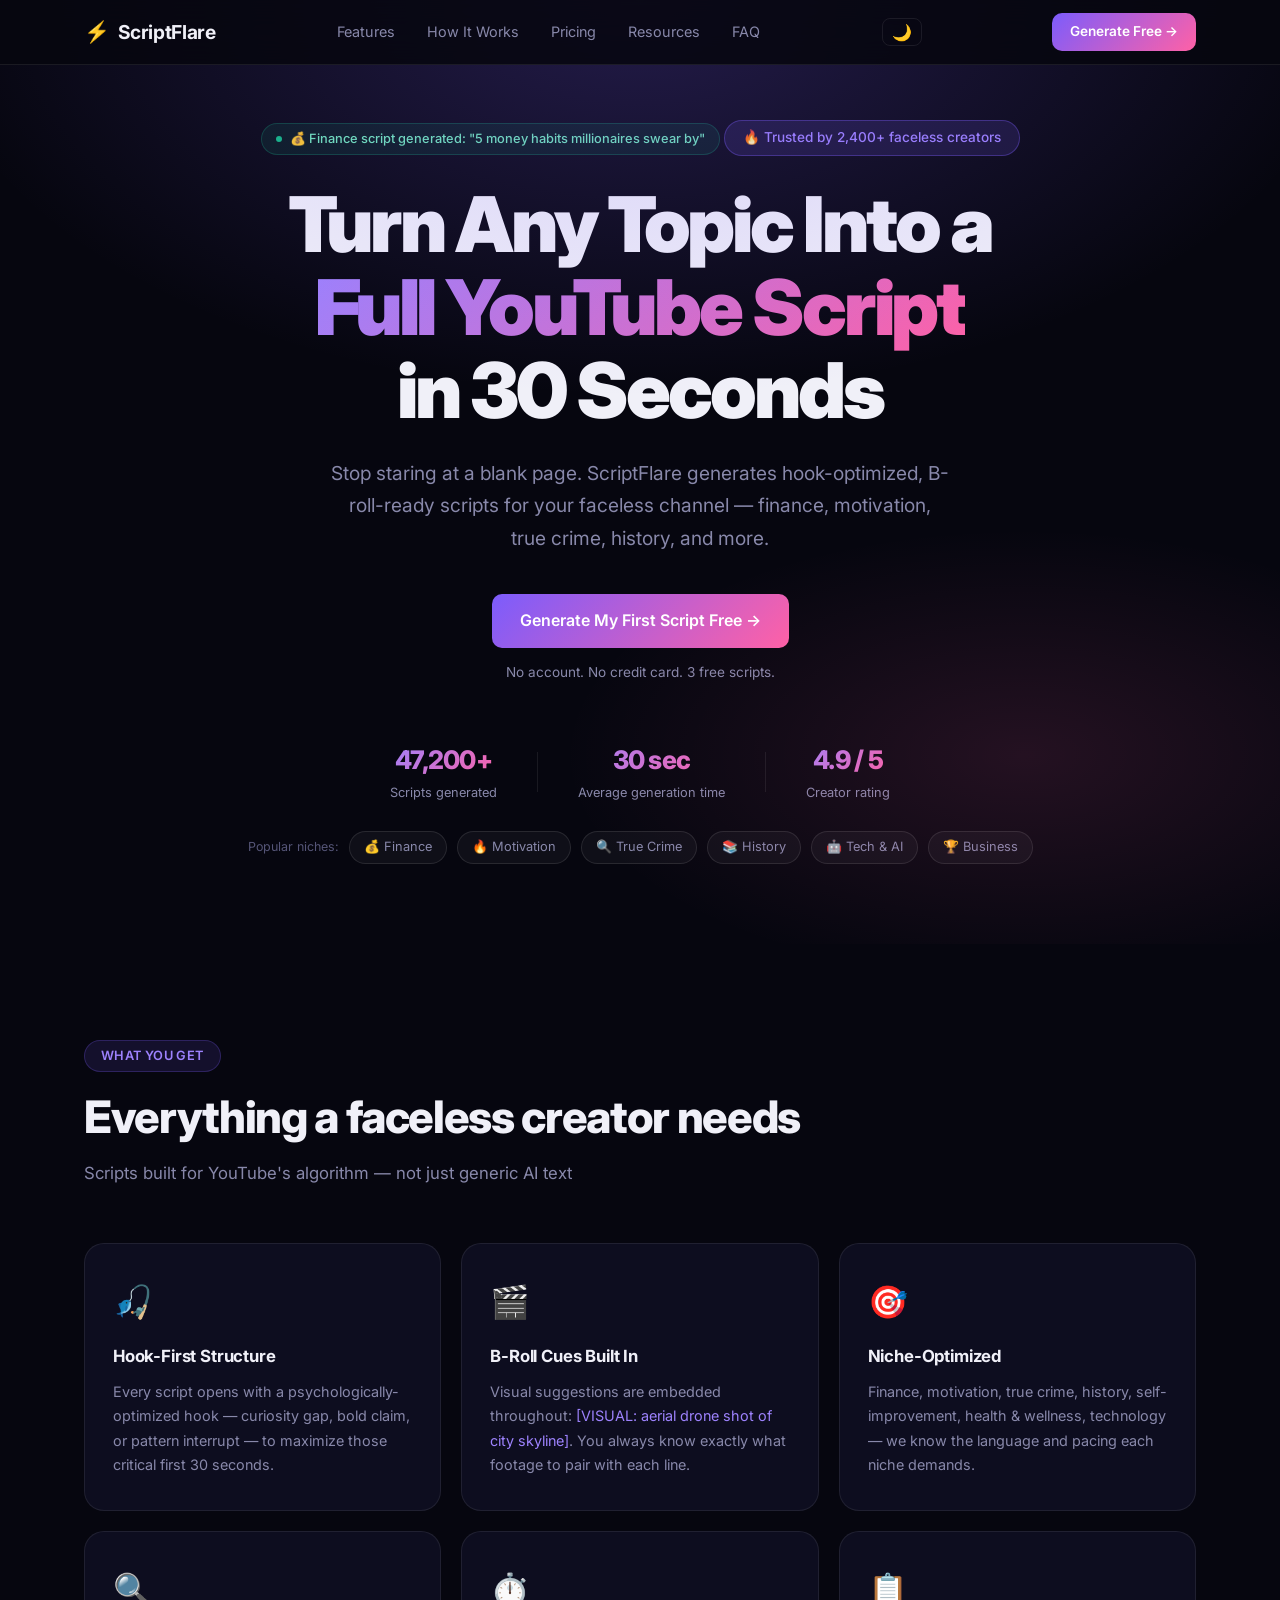
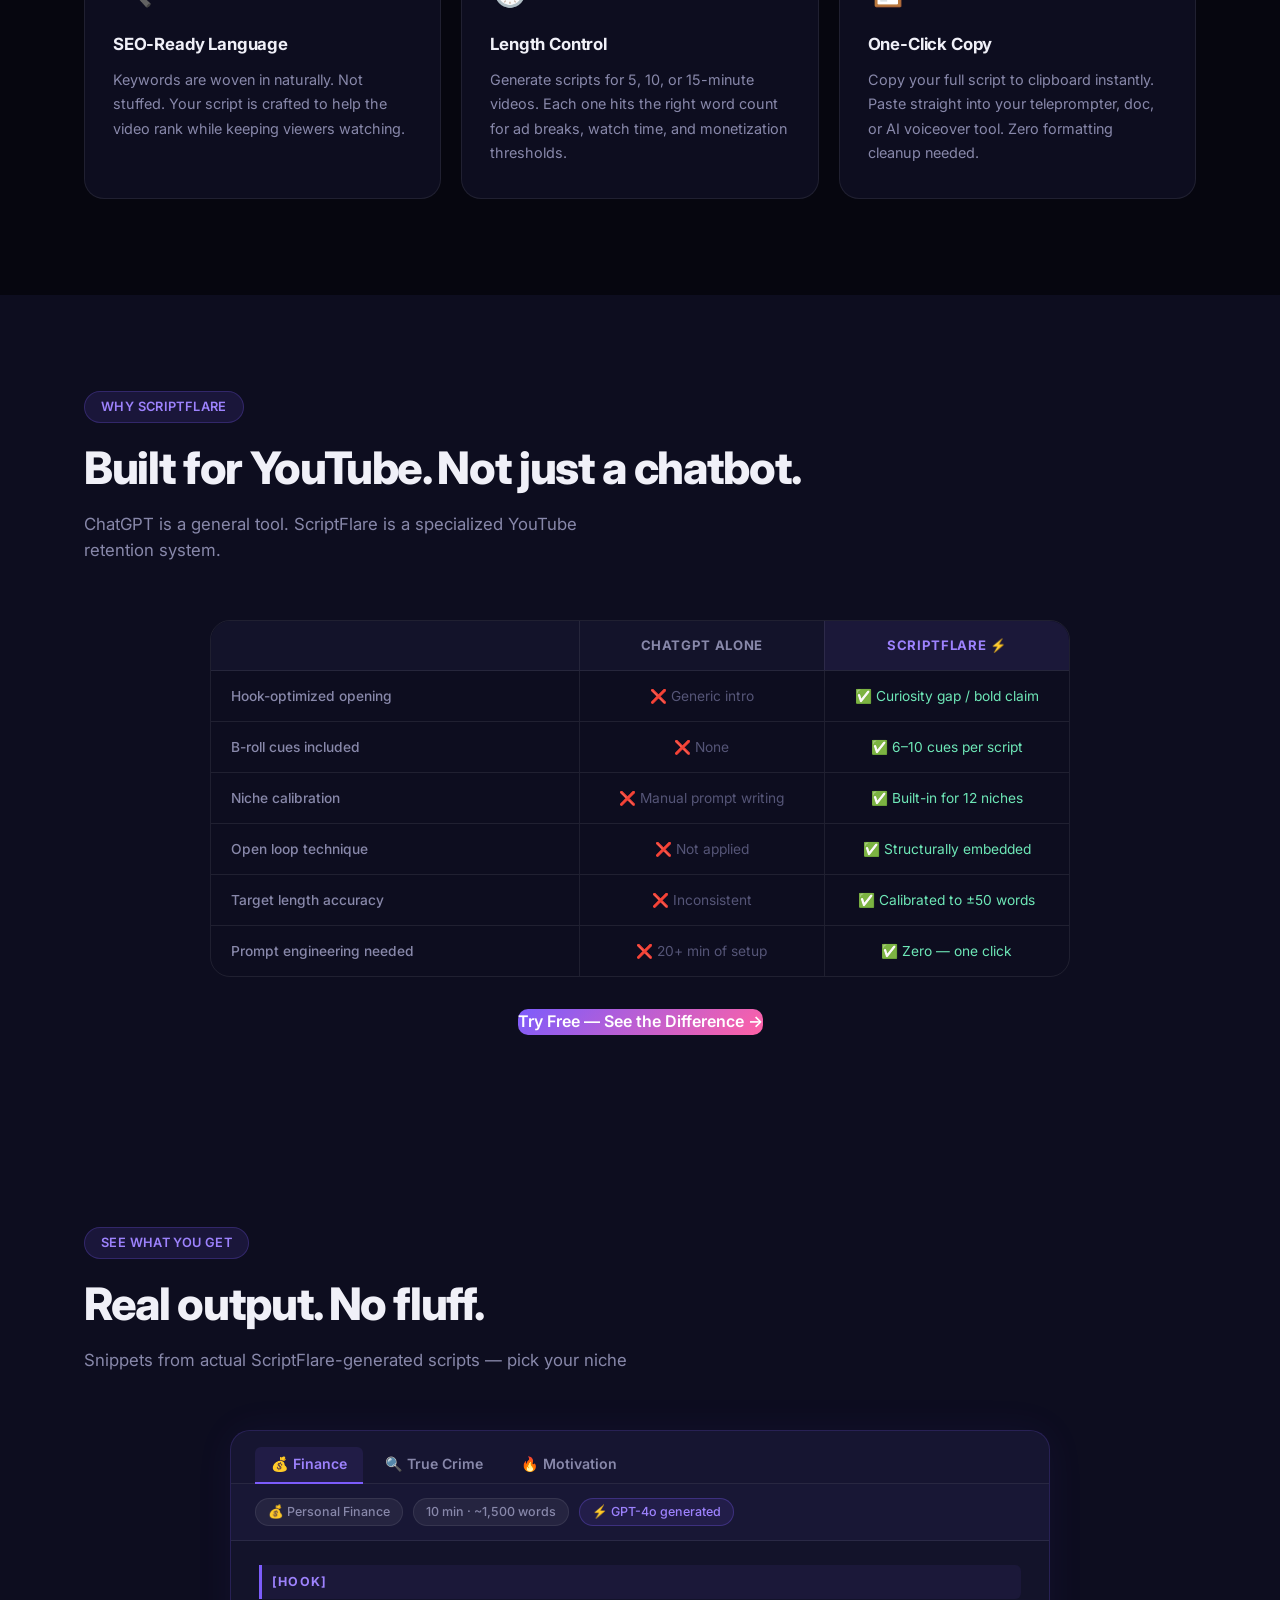
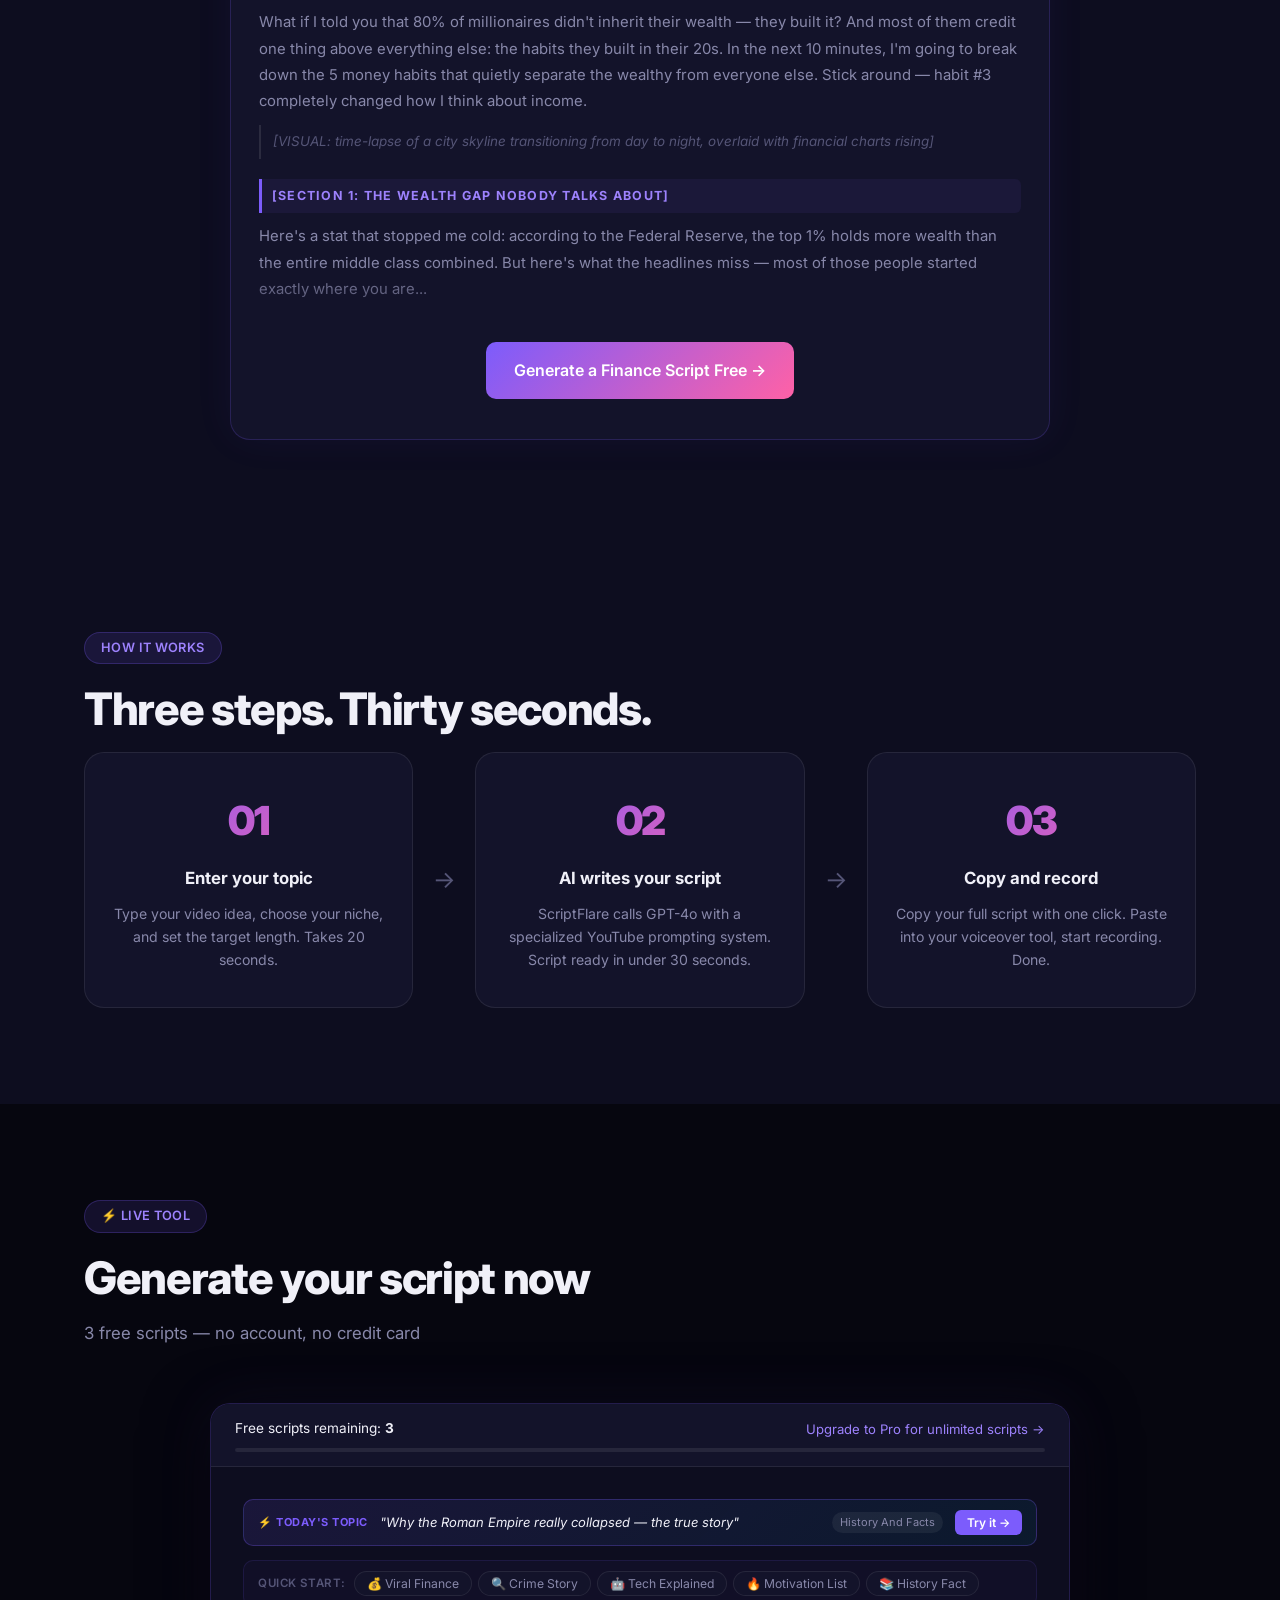
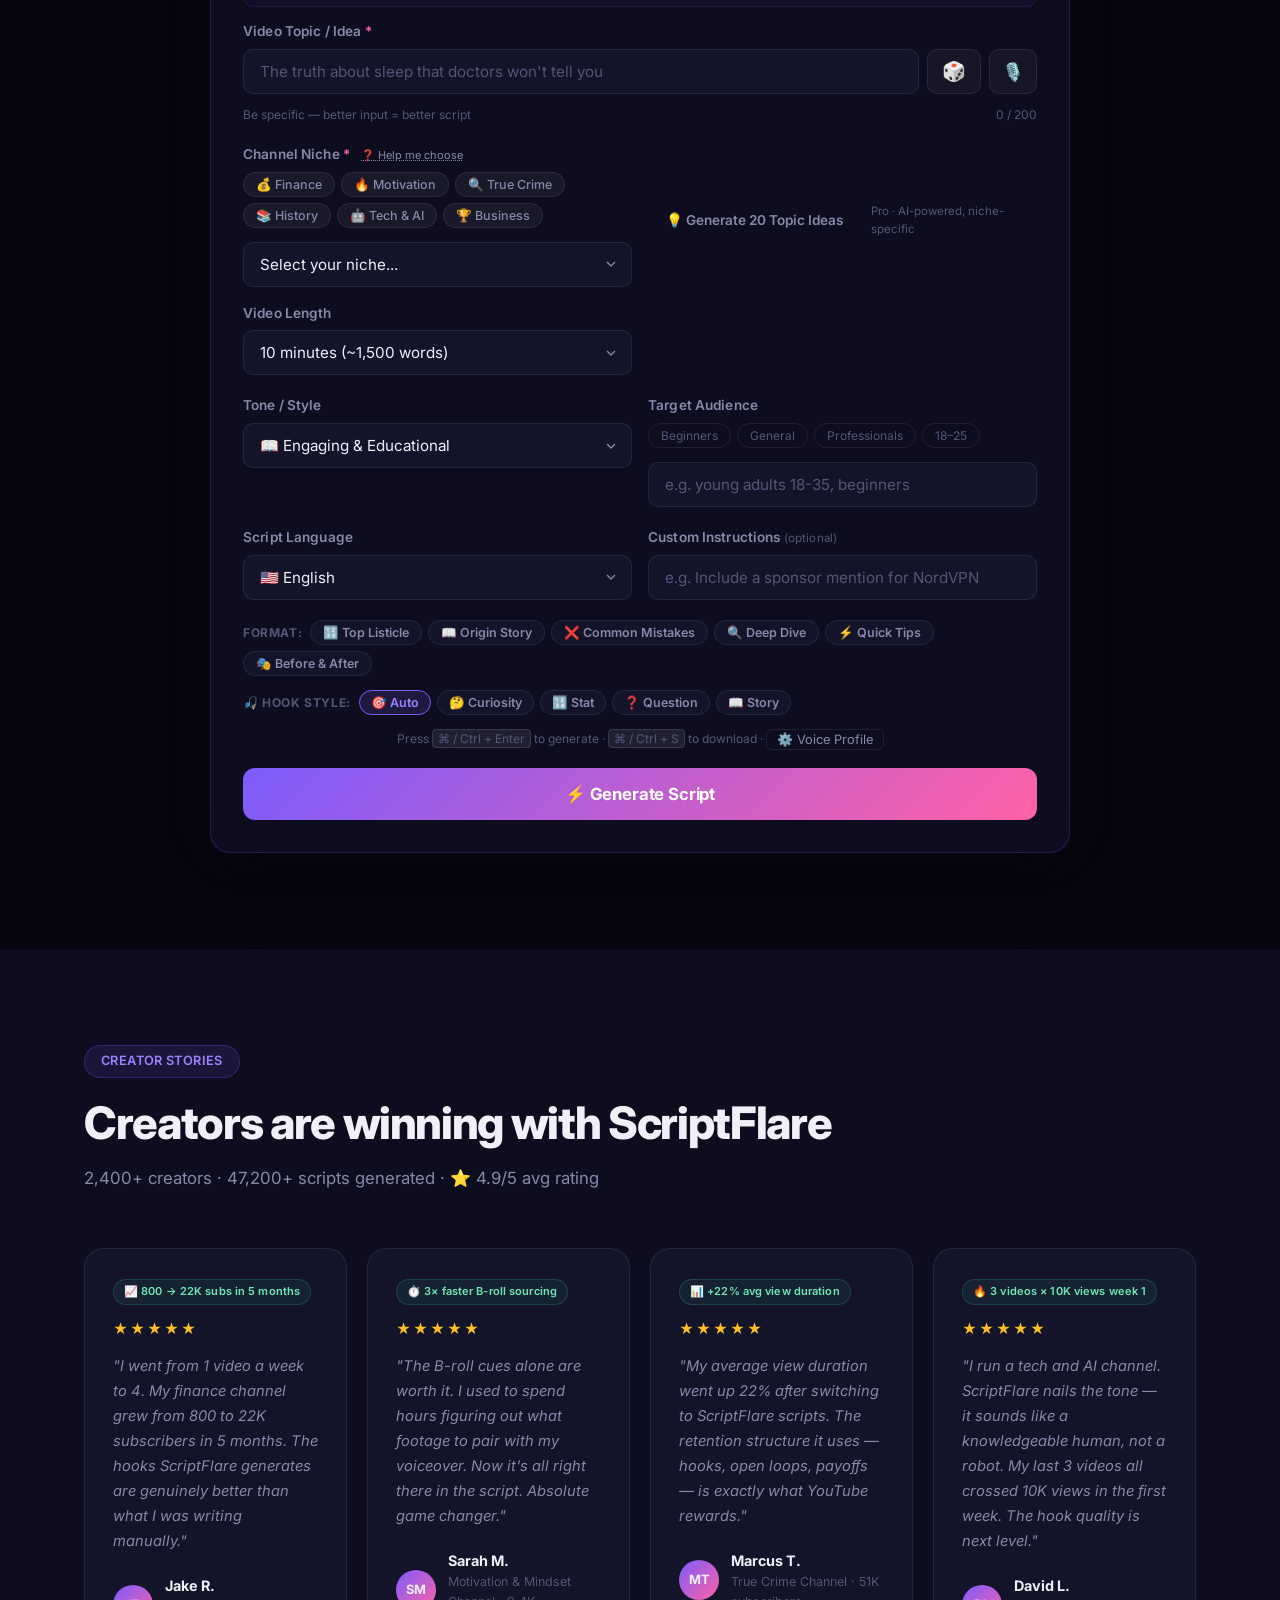
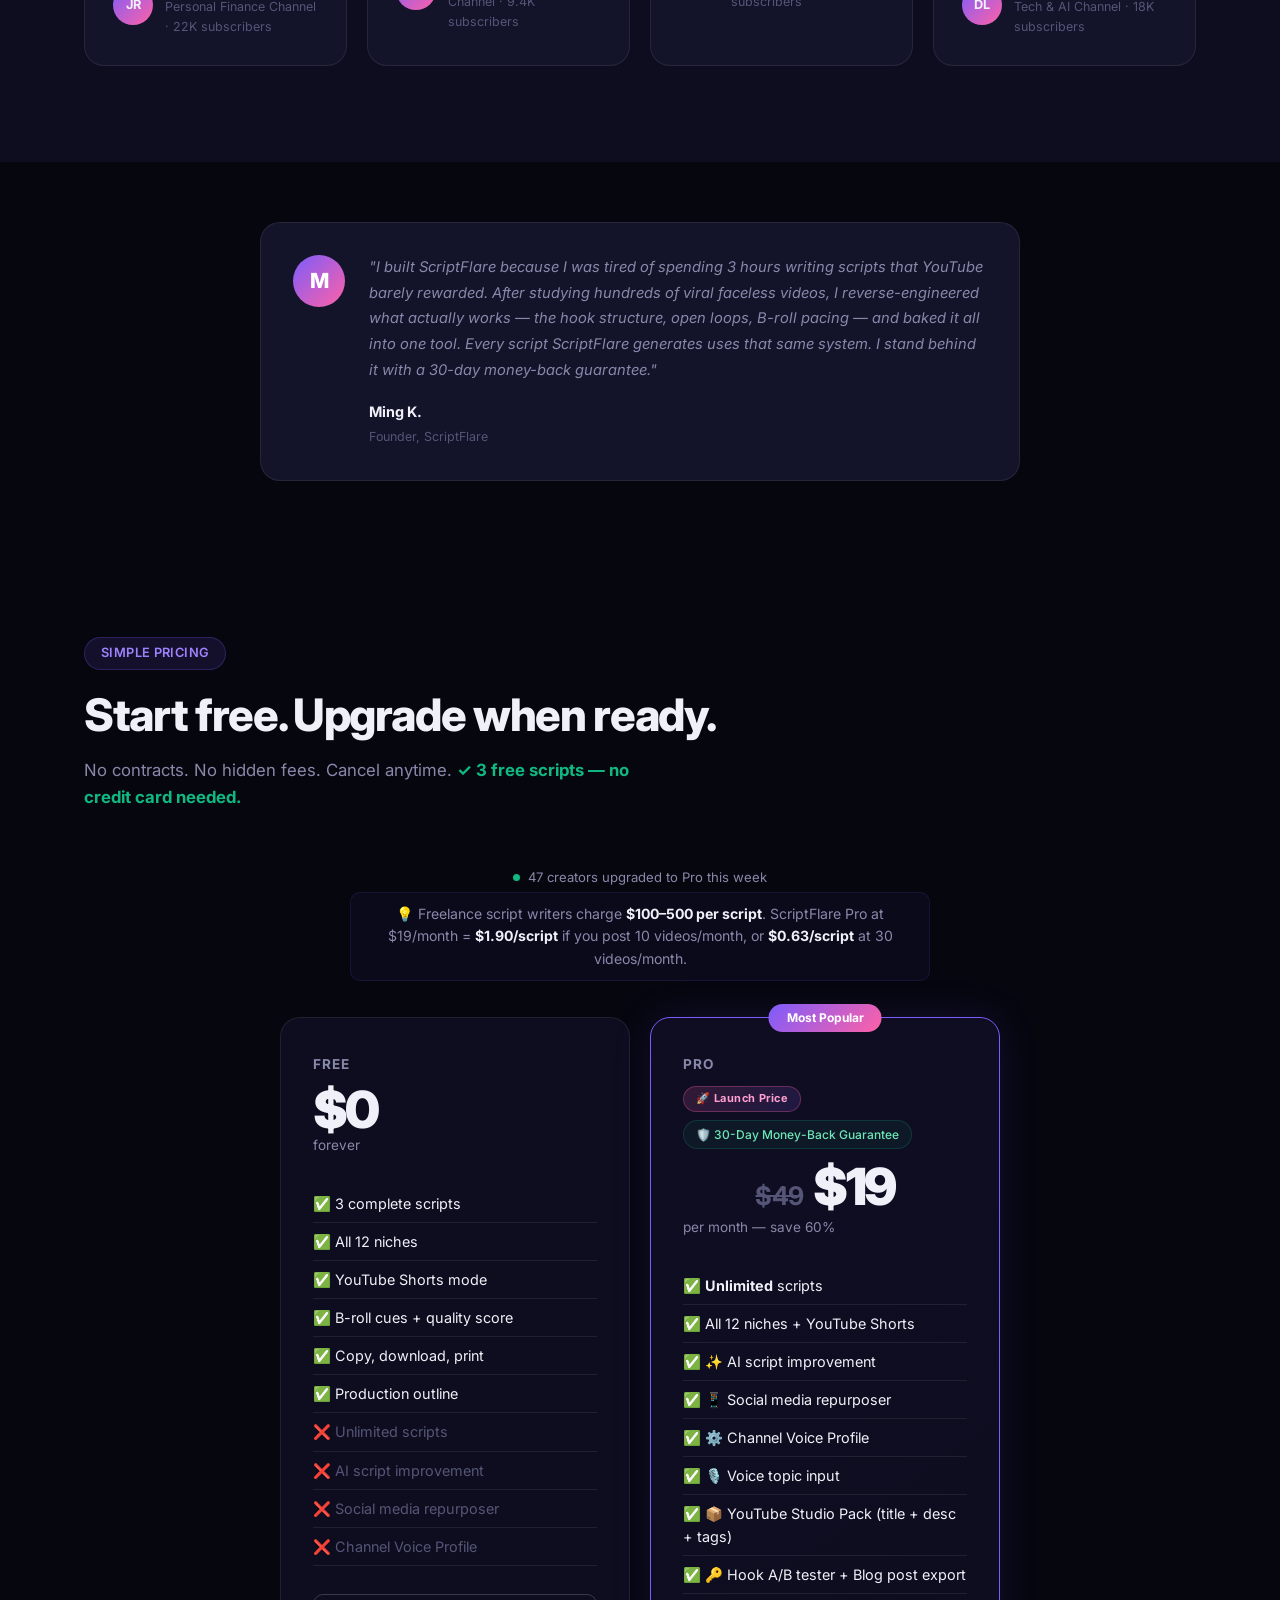
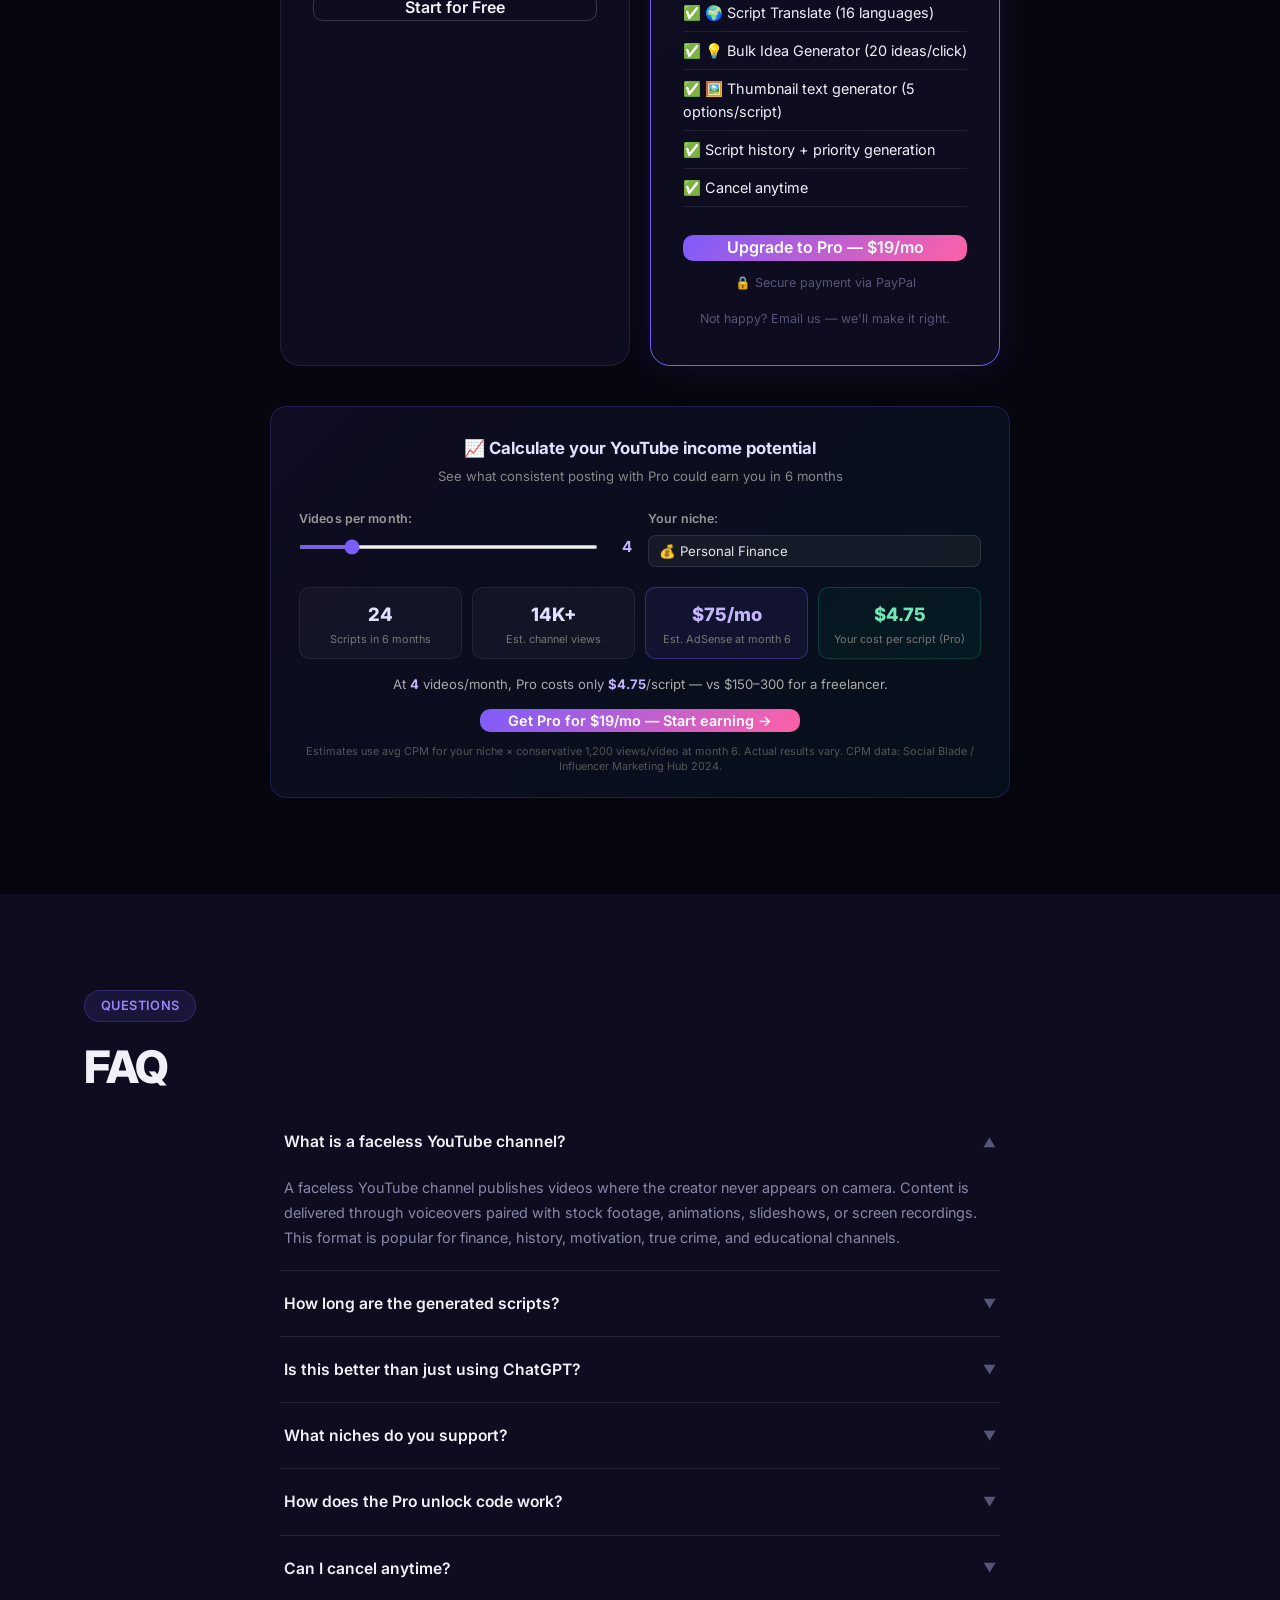
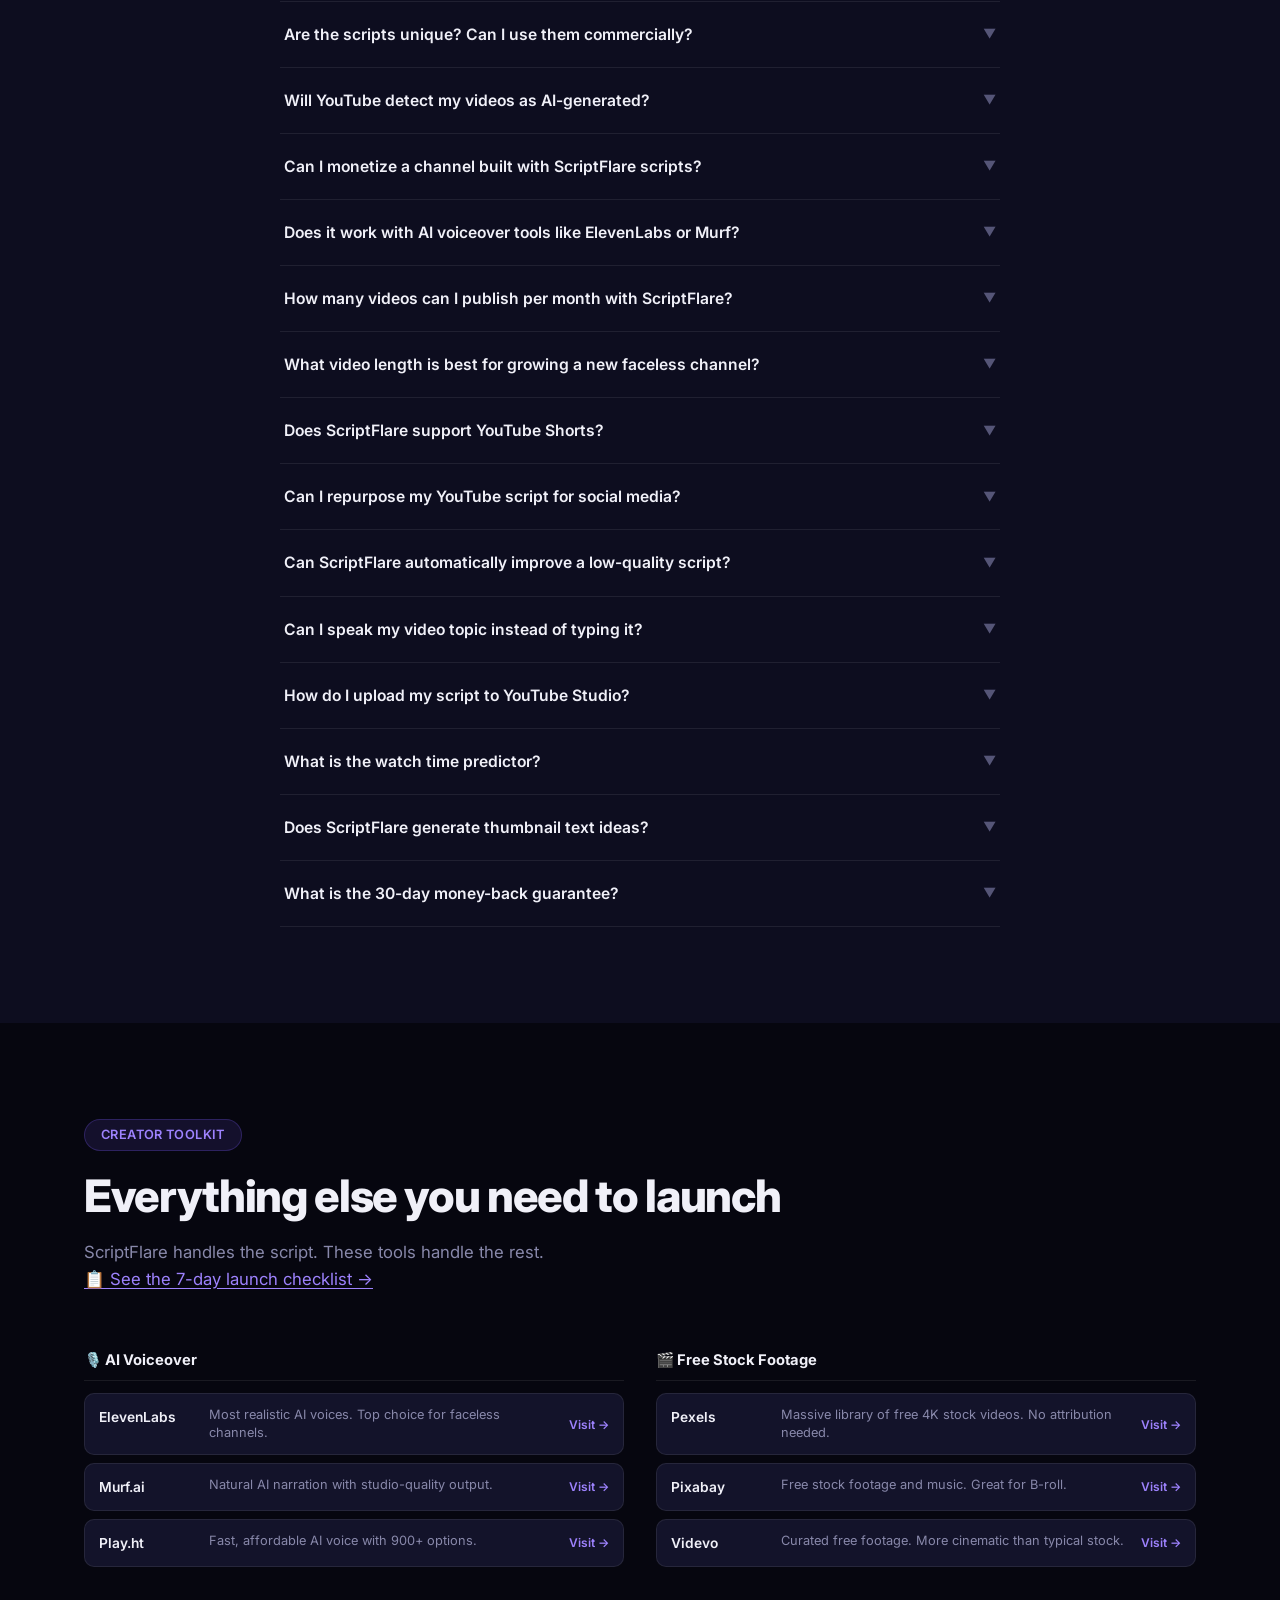
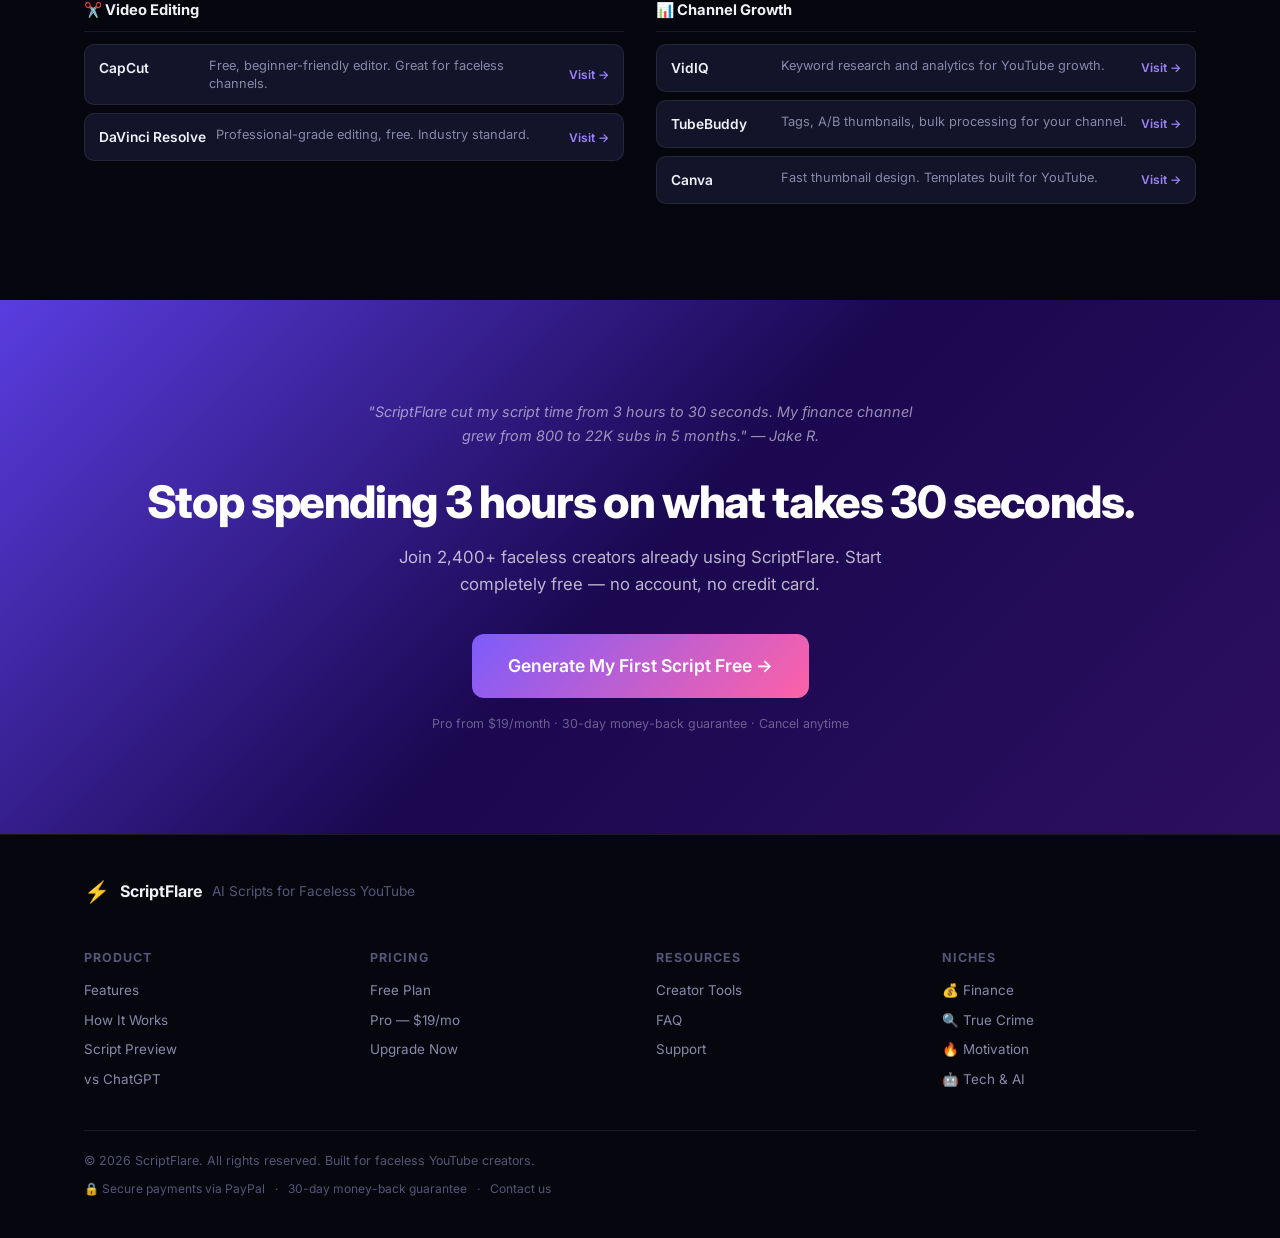
==== commit 521074cf: "feat: inline topic starters on niche select + stronger system prompt - Show 3 clickable topic chips " ====
--- a/index.html
+++ b/index.html
@@ -480,7 +480,7 @@
             <div class="form-group full">
               <label for="topic">Video Topic / Idea <span class="required">*</span></label>
               <div class="topic-input-row">
-                <input type="text" id="topic" placeholder="e.g. 5 habits that made me a millionaire before 30" maxlength="200" oninput="updateTopicCounter(); detectNicheFromTopic(); updateViralScore()" />
+                <input type="text" id="topic" placeholder="e.g. 5 habits that made me a millionaire before 30" maxlength="200" oninput="updateTopicCounter(); detectNicheFromTopic(); updateViralScore(); hideTopicStarters()" />
                 <button type="button" class="btn-surprise" onclick="surpriseTopic()" title="Pick a random trending topic">🎲</button>
                 <button type="button" class="btn-mic" id="btn-mic" onclick="startVoiceInput()" title="Speak your topic idea">🎙️</button>
               </div>
@@ -497,6 +497,10 @@
               <div class="topic-history hidden" id="topic-history">
                 <span class="topic-history-label">Recent:</span>
                 <div class="topic-history-chips" id="topic-history-chips"></div>
+              </div>
+              <div class="topic-starters hidden" id="topic-starters">
+                <span class="ts-label">✨ Popular in your niche — click to use:</span>
+                <div class="ts-chips" id="ts-chips"></div>
               </div>
             </div>
           </div>
--- a/style.css
+++ b/style.css
@@ -2082,6 +2082,59 @@
   background: rgba(255,255,255,0.03);
 }
 
+/* === INLINE TOPIC STARTERS === */
+.topic-starters {
+  display: flex;
+  align-items: flex-start;
+  gap: 8px;
+  margin-top: 10px;
+  flex-wrap: wrap;
+  animation: fadeSlideIn 0.22s ease;
+}
+.ts-label {
+  font-size: 0.72rem;
+  color: var(--text-faint);
+  white-space: nowrap;
+  padding-top: 5px;
+  flex-shrink: 0;
+  letter-spacing: 0.03em;
+}
+.ts-chips {
+  display: flex;
+  flex-wrap: wrap;
+  gap: 6px;
+}
+.ts-chip {
+  background: transparent;
+  border: 1px solid var(--border);
+  color: var(--text-muted);
+  padding: 4px 12px;
+  border-radius: 100px;
+  font-size: 0.78rem;
+  cursor: pointer;
+  transition: all 0.18s;
+  text-align: left;
+  max-width: 280px;
+  overflow: hidden;
+  text-overflow: ellipsis;
+  white-space: nowrap;
+}
+.ts-chip:hover {
+  border-color: var(--primary);
+  color: var(--text);
+  background: rgba(124,92,252,0.07);
+  transform: translateY(-1px);
+}
+/* Generate button pulse when topic starter is clicked */
+@keyframes sf-btn-pulse {
+  0%   { box-shadow: 0 0 0 0 rgba(124,92,252,0.5); }
+  50%  { box-shadow: 0 0 0 8px rgba(124,92,252,0); }
+  100% { box-shadow: 0 0 0 0 rgba(124,92,252,0); }
+}
+.btn-pulse {
+  animation: sf-btn-pulse 0.6s ease 0s, sf-btn-pulse 0.6s ease 0.8s;
+}
+
 /* === TOPIC SUGGESTIONS === */
 .topic-suggestions {
   padding: 16px 24px;
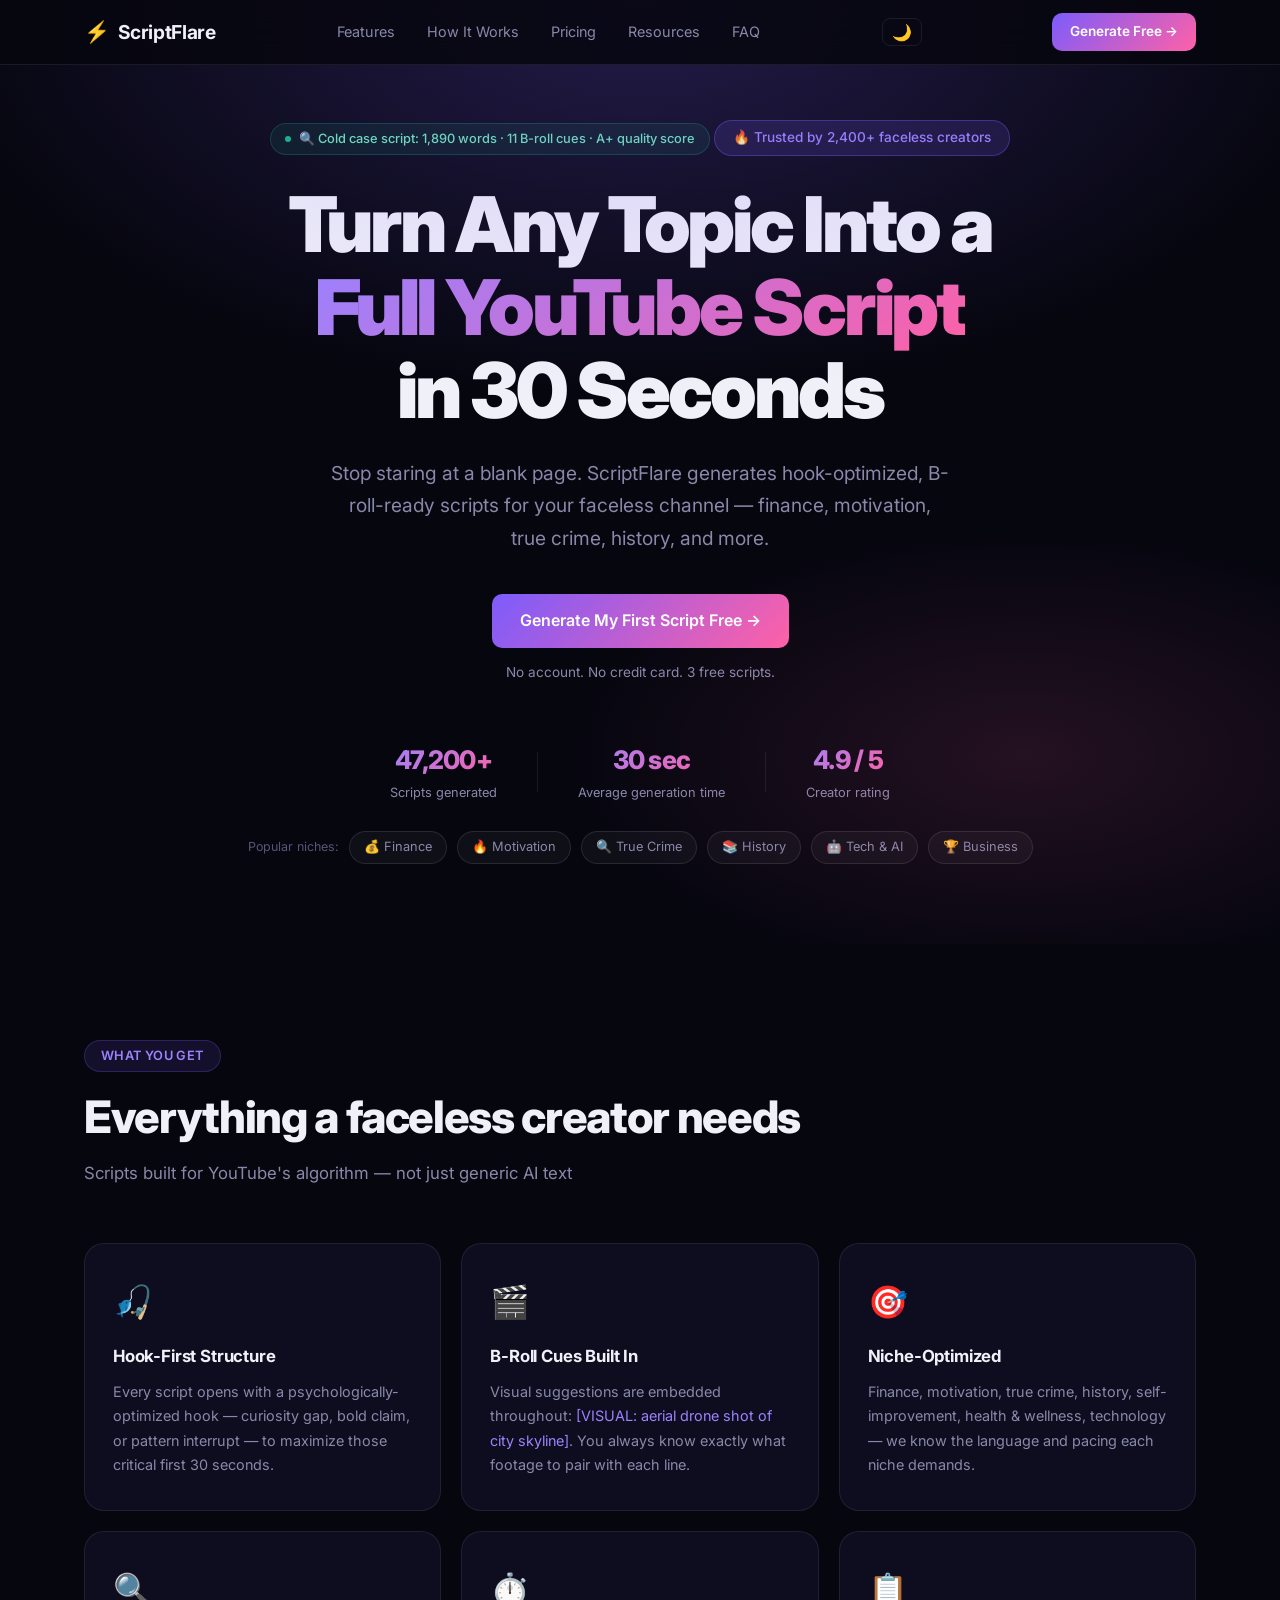
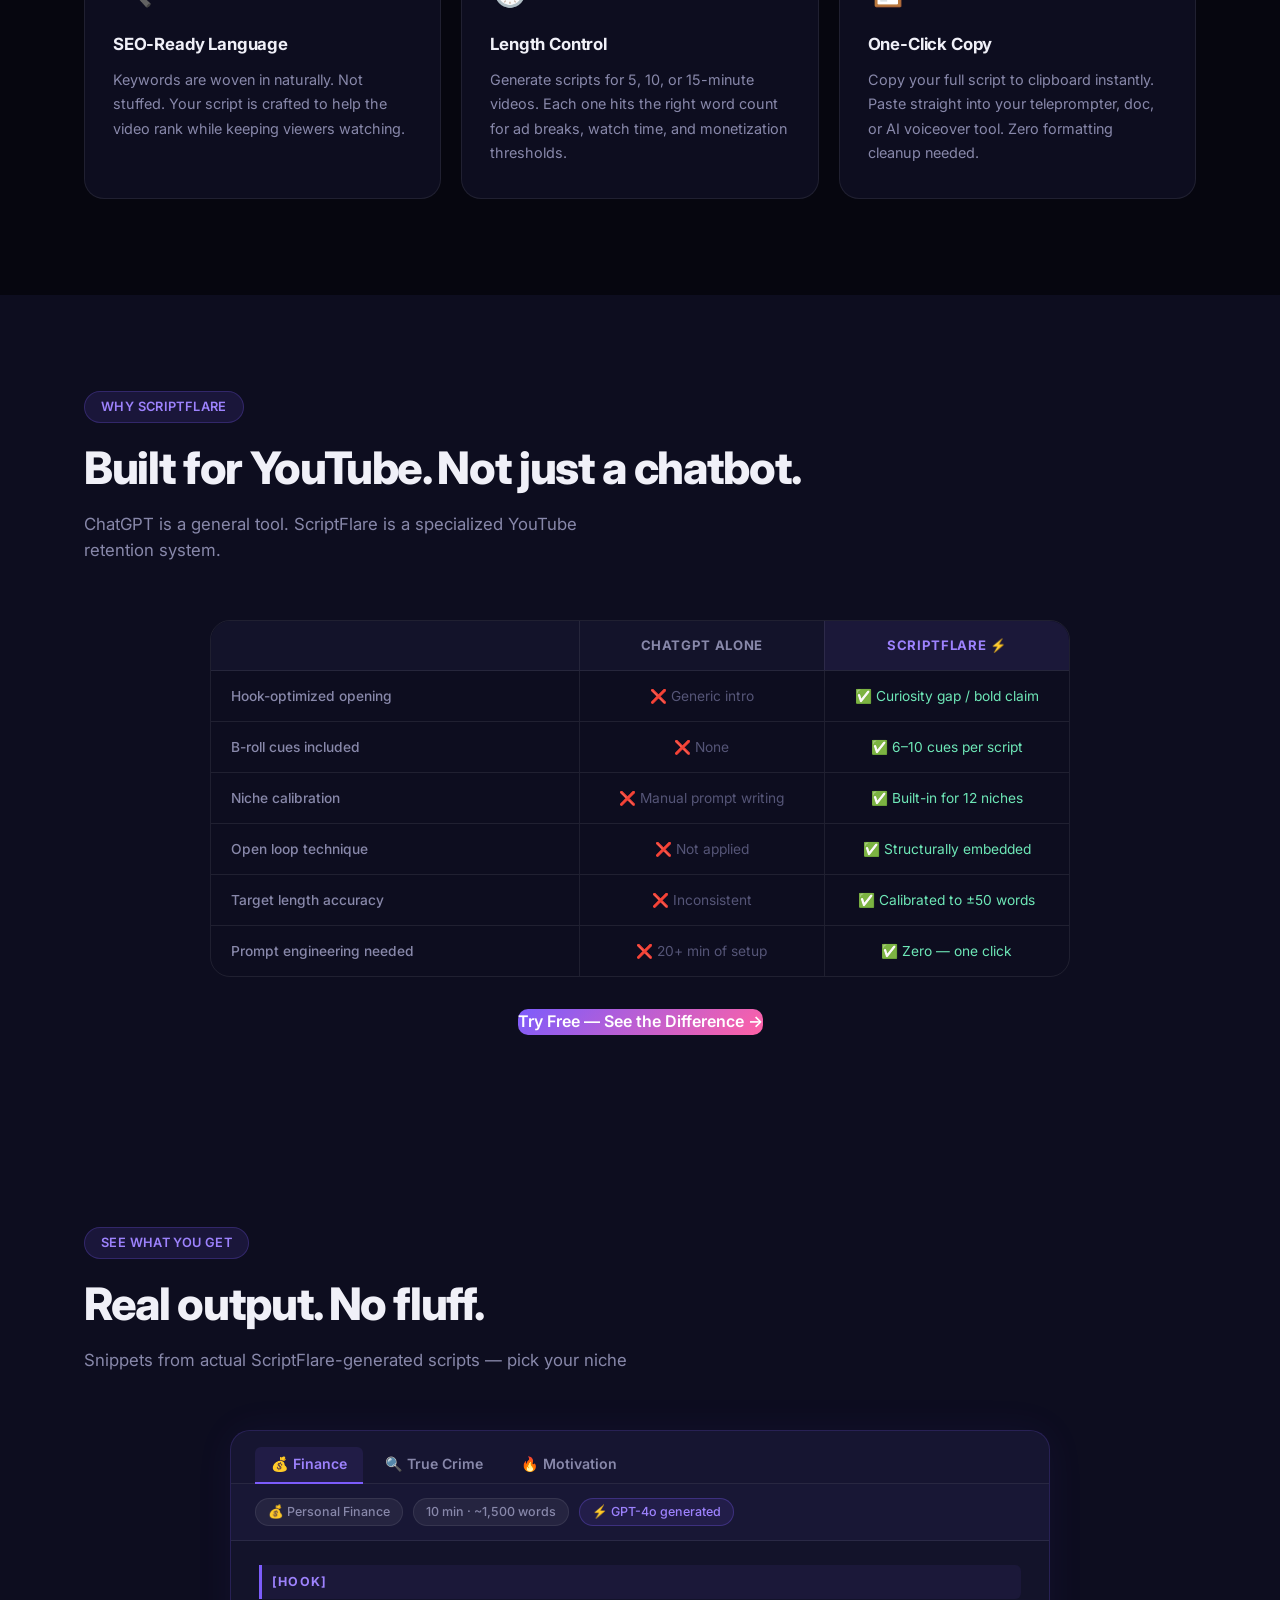
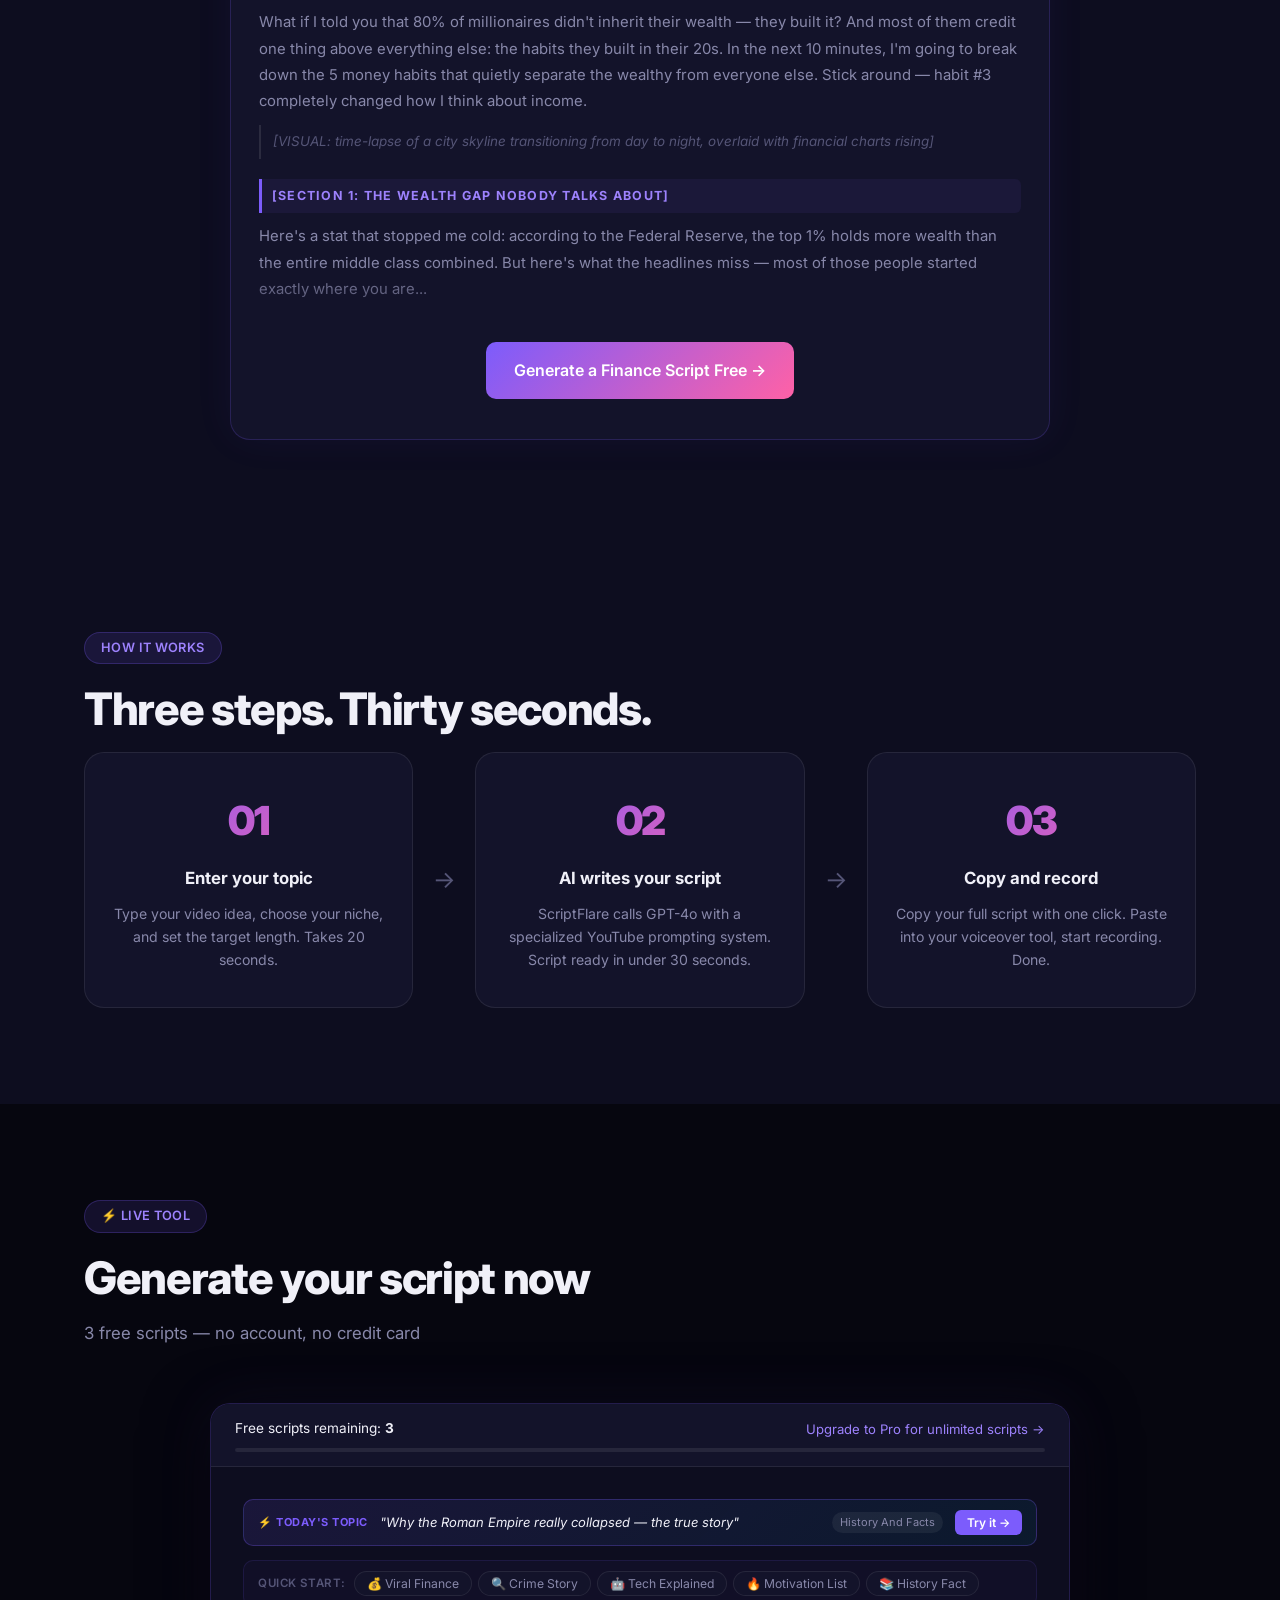
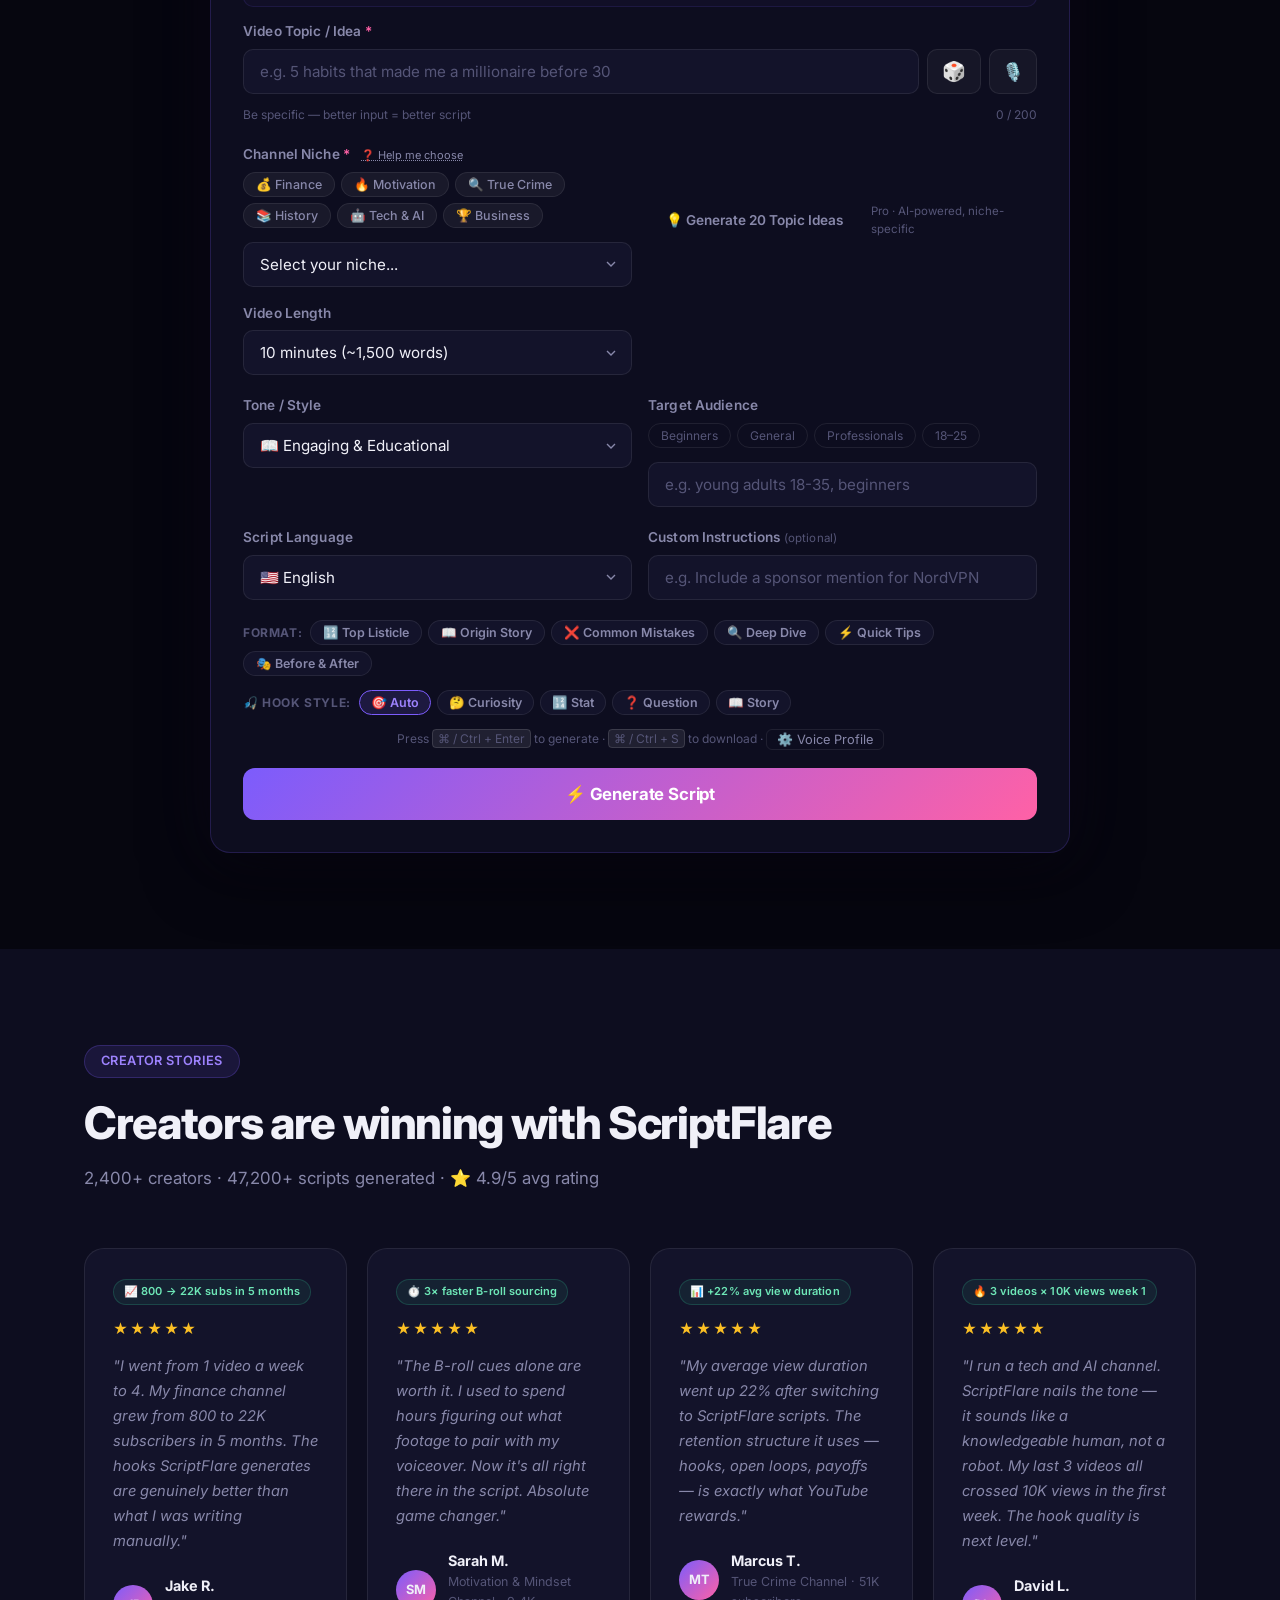
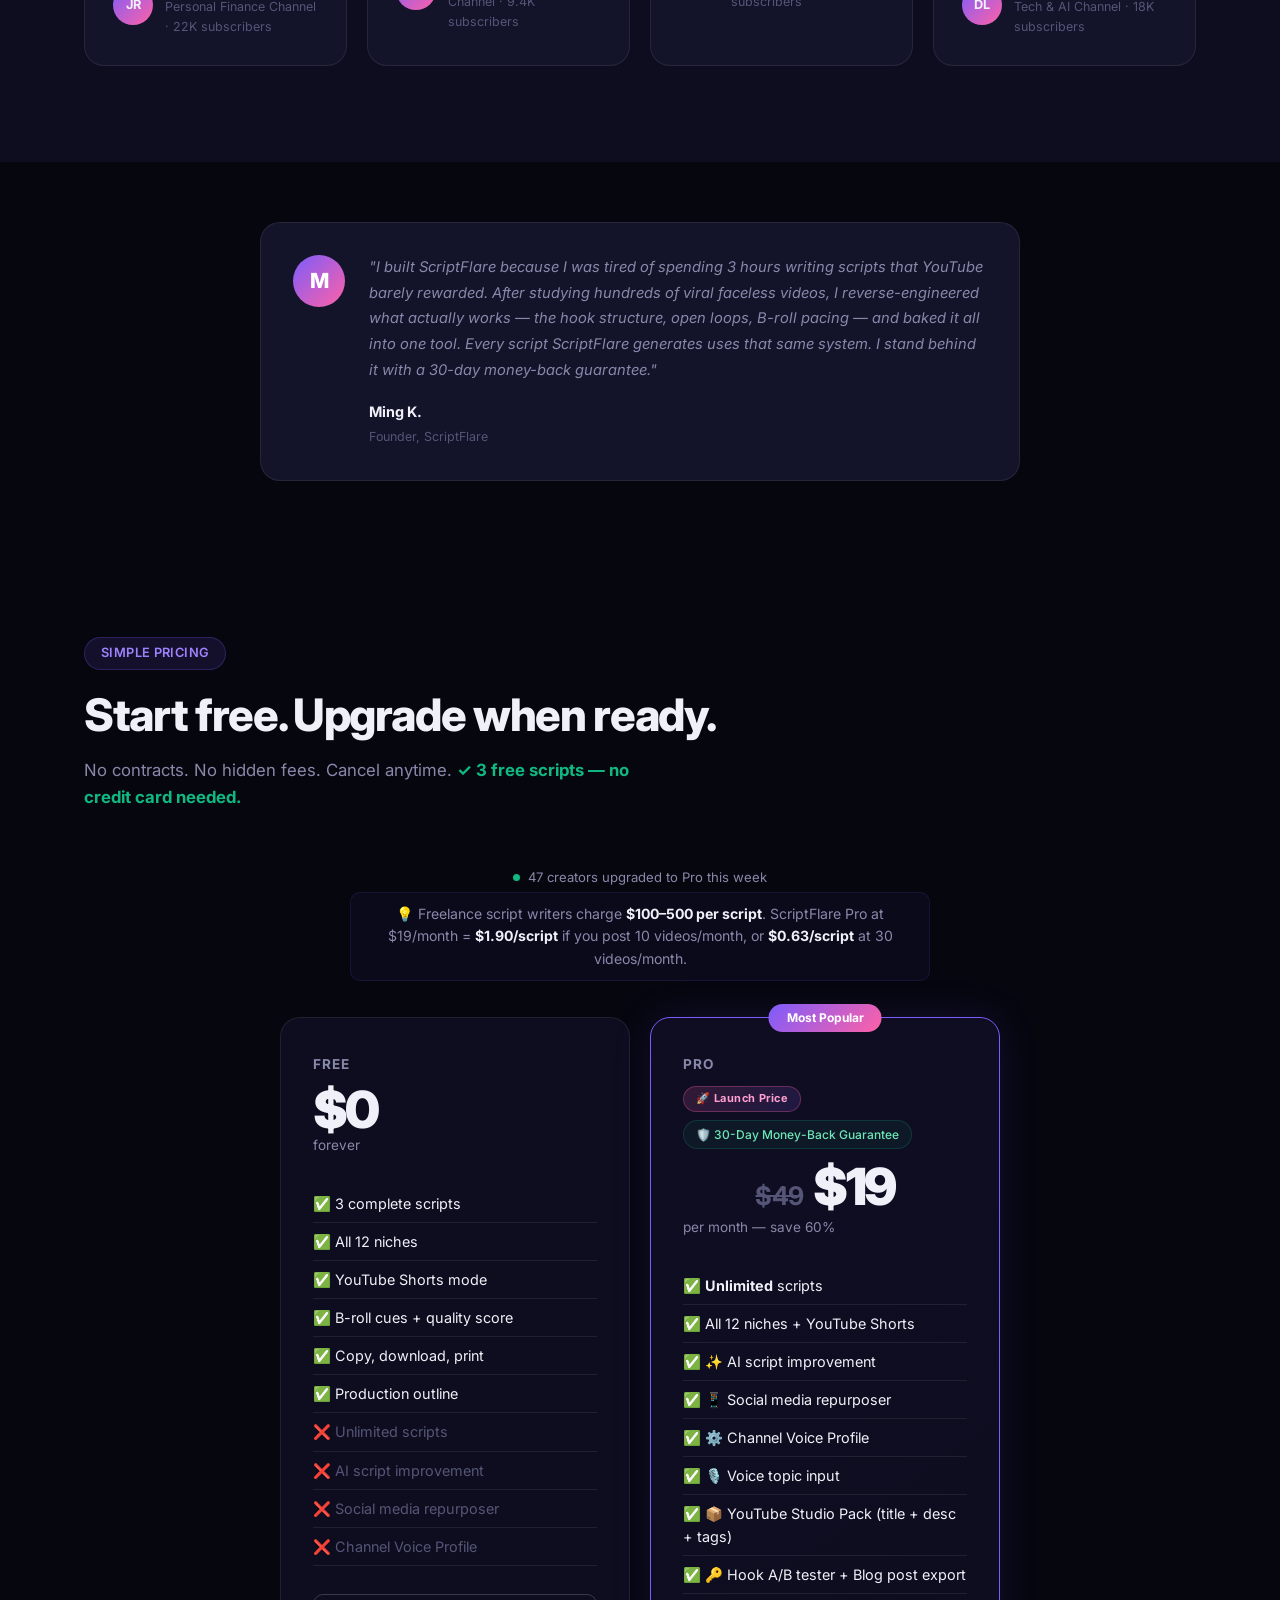
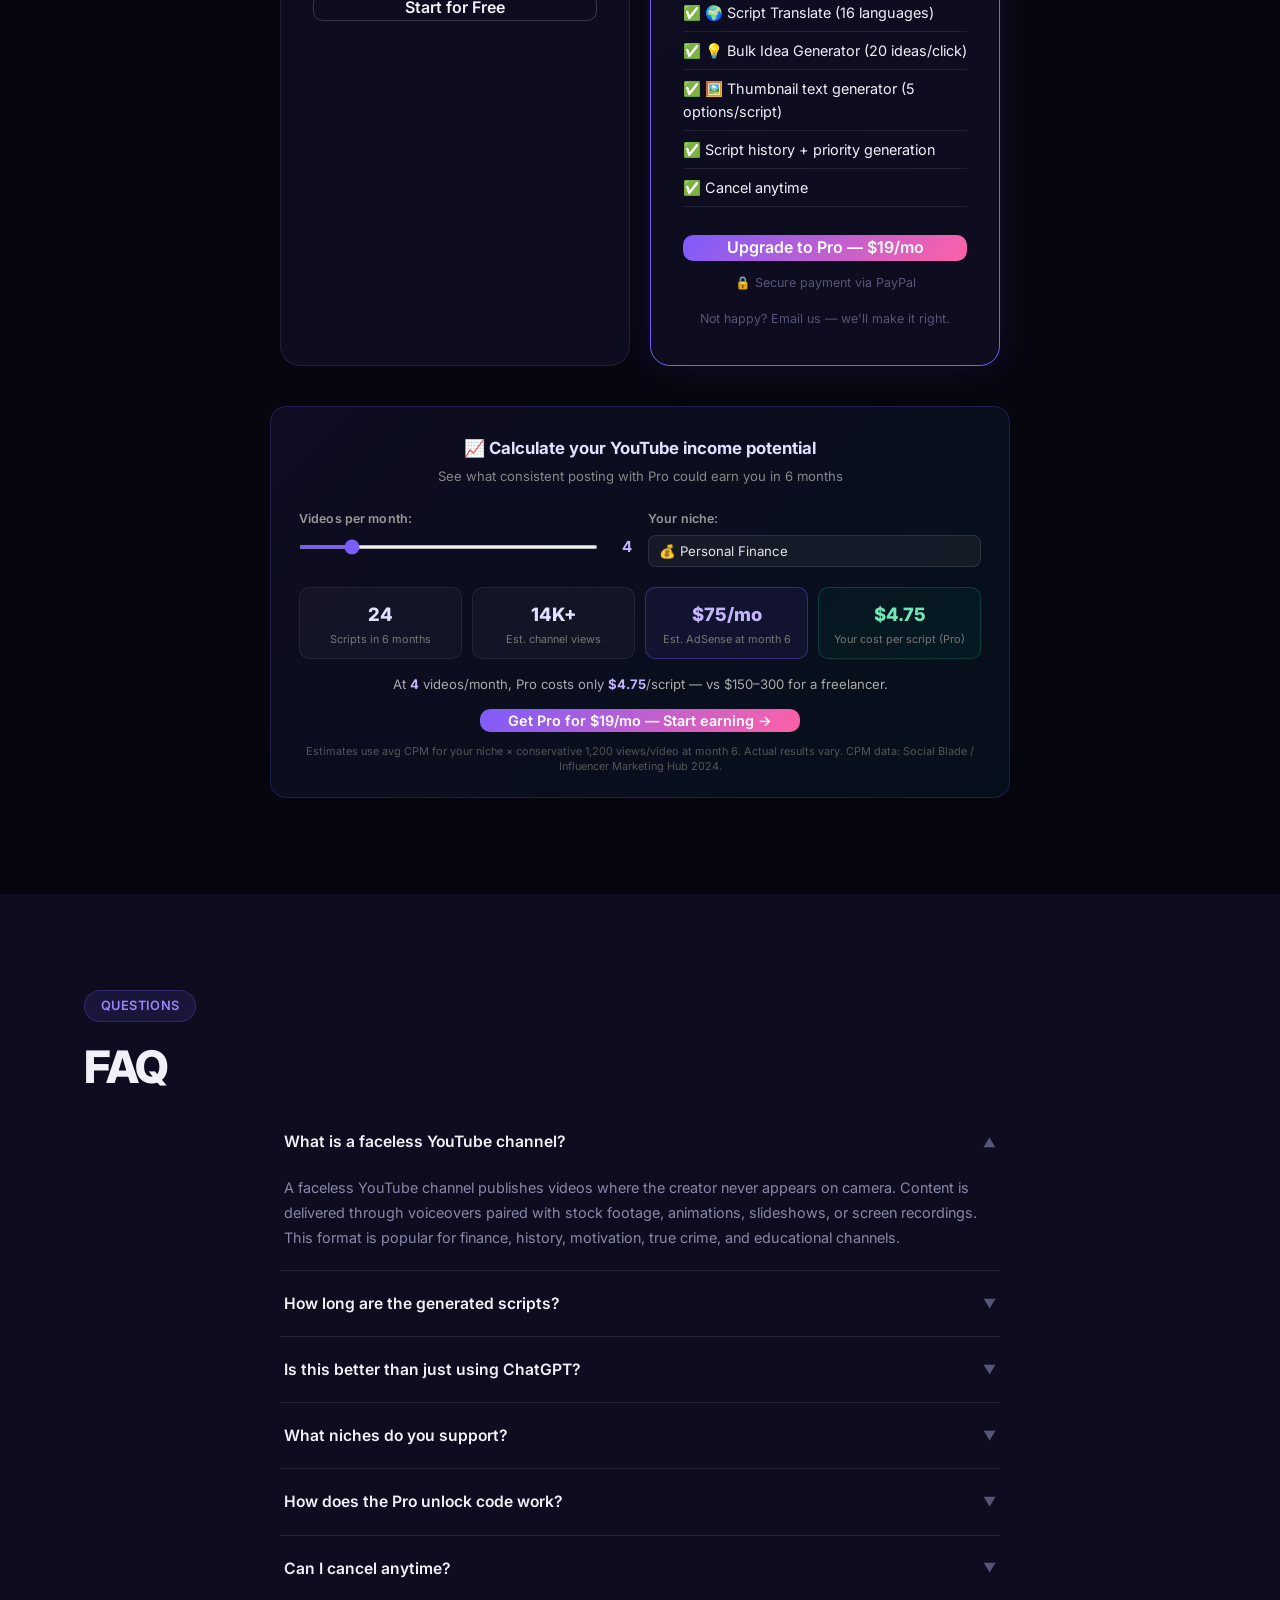
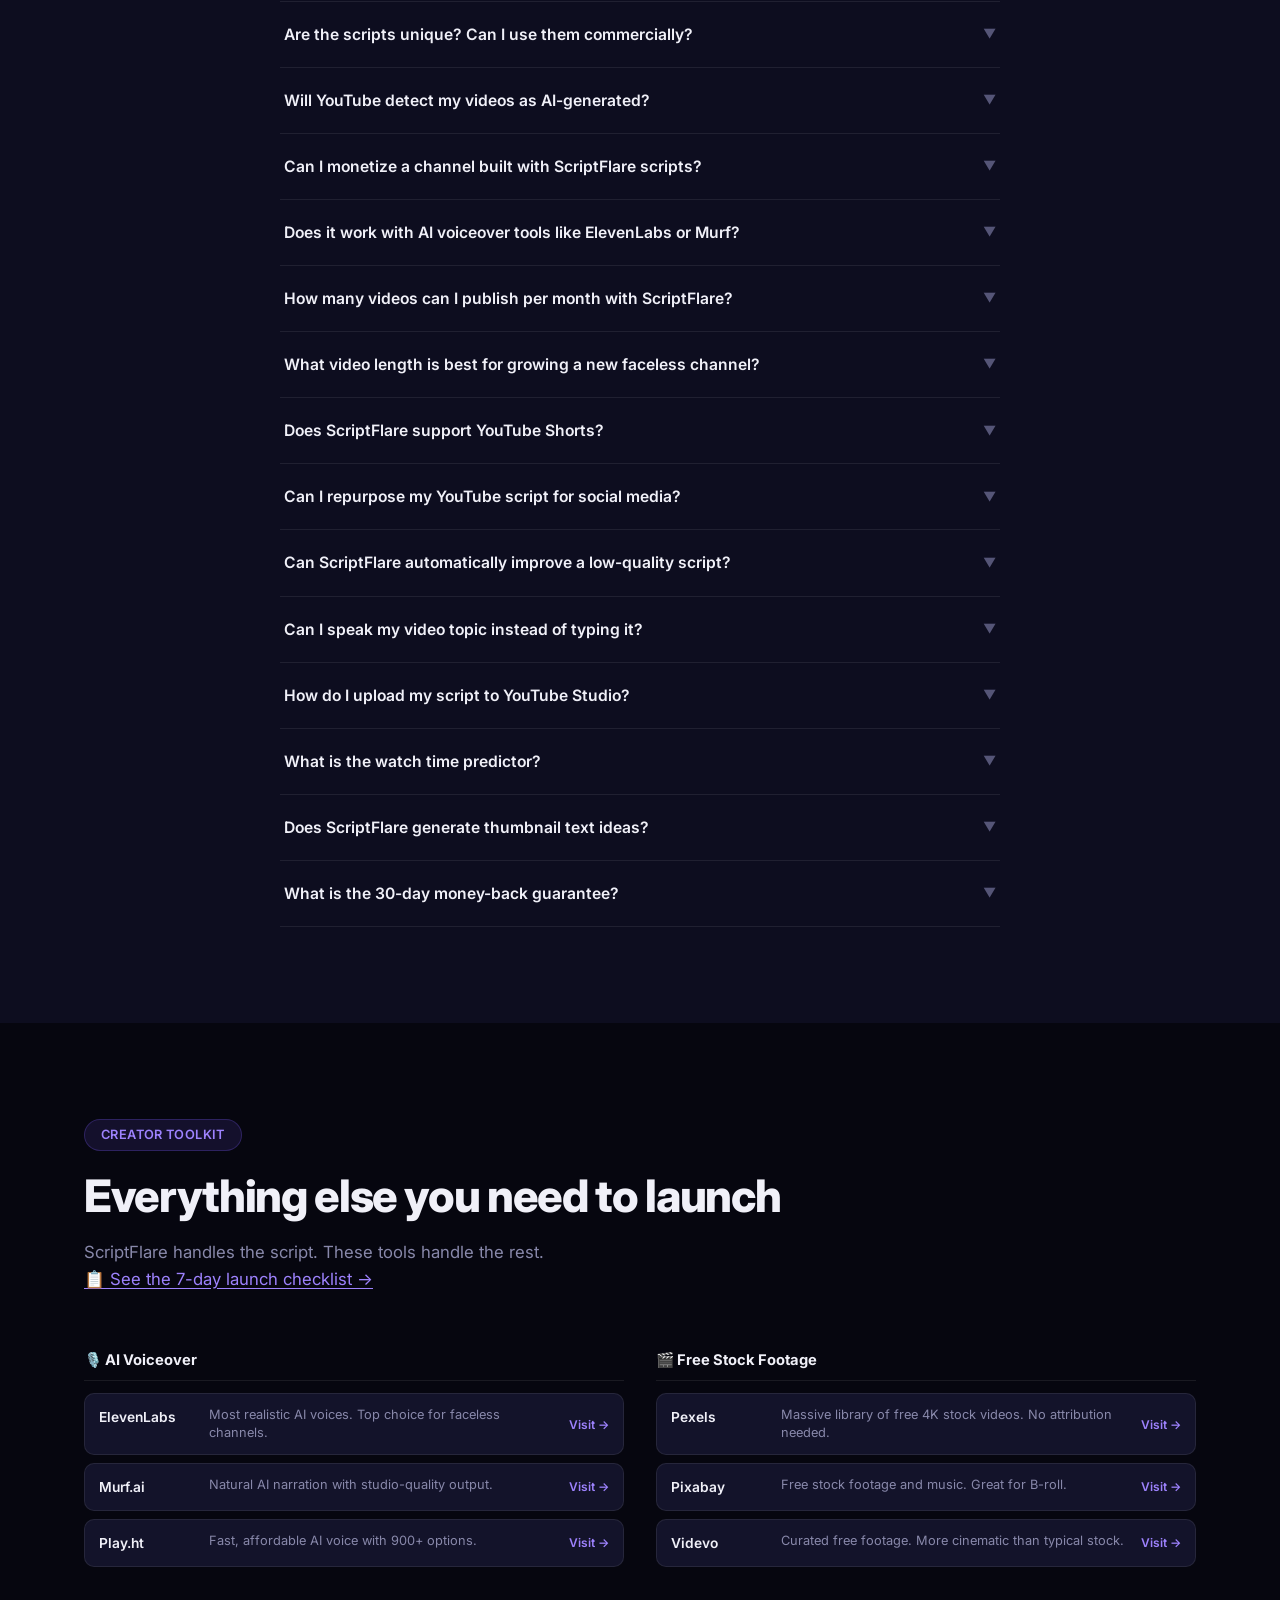
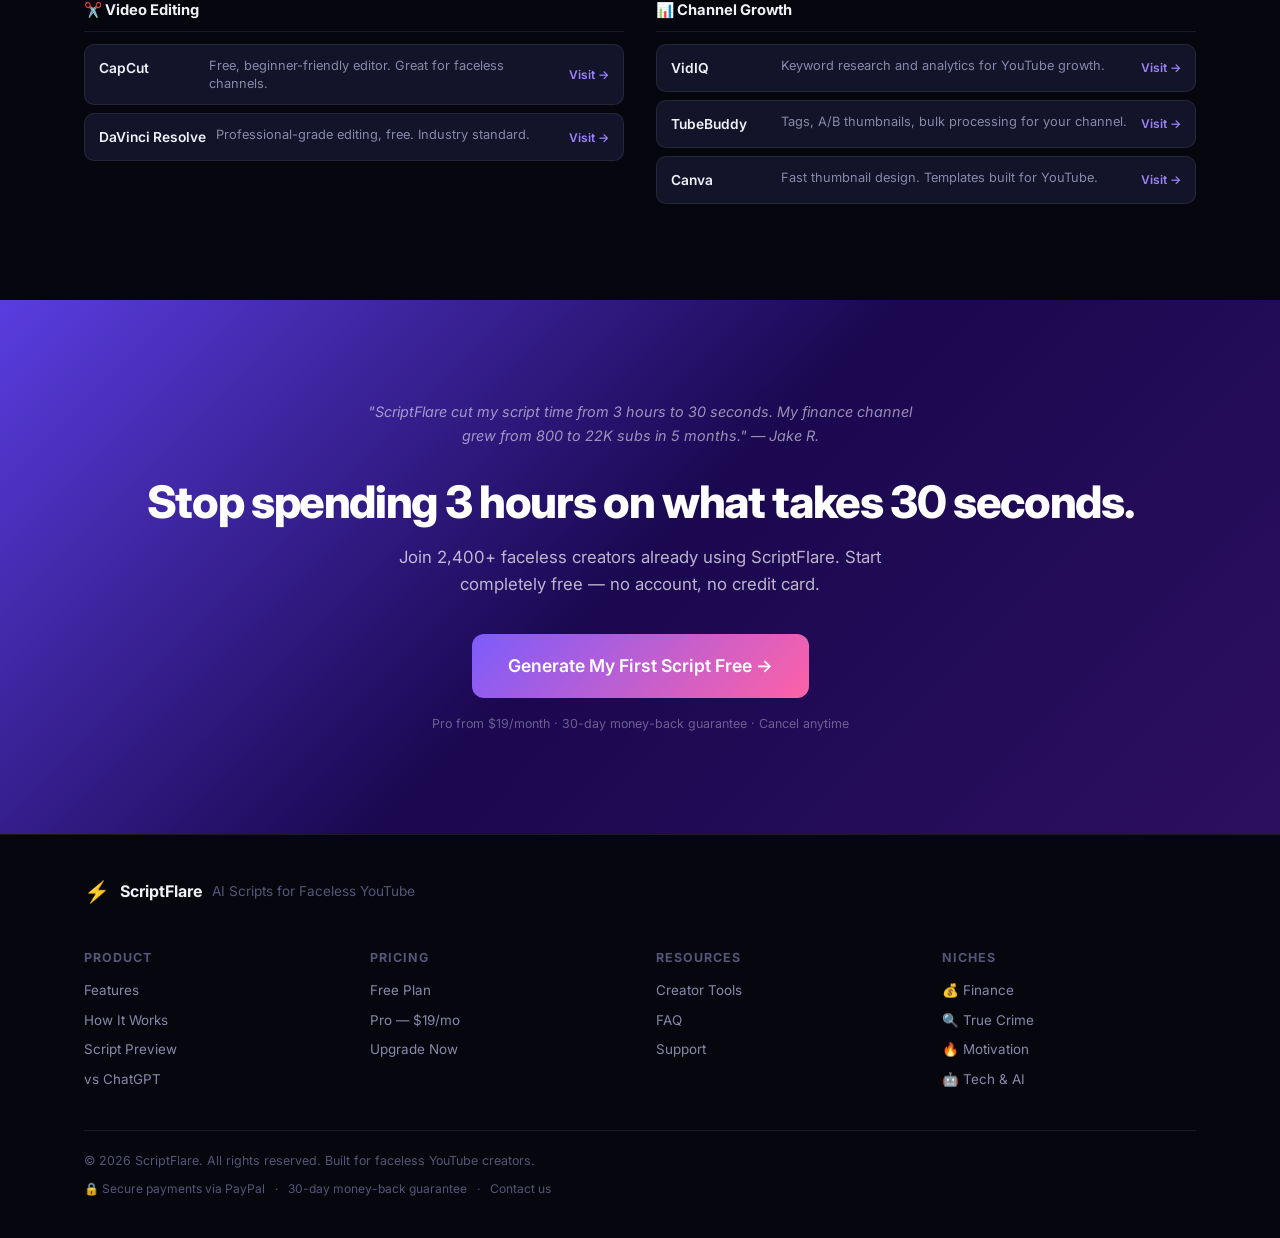
==== commit 55518701: "feat: direct PayPal trigger from paywall CTA — reduce upgrade friction Previously the paywall CTA sc" ====
--- a/index.html
+++ b/index.html
@@ -800,6 +800,12 @@
               <li>✅ 🖼️ Thumbnail text generator — 5 viral overlay options per script</li>
               <li>✅ ✂️ Script Tightener — remove filler, shorter = more views</li>
             </ul>
+            <!-- Hook preview (dynamically injected by showPaywall()) -->
+            <div id="paywall-hook-preview" class="paywall-hook-preview hidden">
+              <div class="php-label">⚡ Example hook ScriptFlare would write for your next video:</div>
+              <div class="php-text" id="paywall-hook-text"></div>
+              <div class="php-blur">... unlock to generate the full script →</div>
+            </div>
             <div class="paywall-testimonial">
               <span class="pwt-stars">★★★★★</span>
               <p>"My average view duration went up 22% after switching to ScriptFlare scripts. The retention structure it uses — hooks, open loops, payoffs — is exactly what YouTube rewards."</p>
@@ -811,8 +817,8 @@
               <span class="price-cancel">Cancel anytime · 30-day guarantee</span>
             </div>
             <div class="paywall-social">Joined by 2,400+ creators already on Pro</div>
-            <a href="#pricing" class="btn btn-primary btn-lg" onclick="scrollToPricing()">
-              Upgrade to Pro — $19/month
+            <a href="#pay" class="btn btn-primary btn-lg" onclick="scrollToPricing(); setTimeout(showPayPal, 400)">
+              💳 Upgrade to Pro — $19/month
             </a>
             <a href="#script-preview" class="paywall-sample-link" onclick="document.getElementById('script-preview').scrollIntoView({behavior:'smooth'})">
               👀 See a sample Pro script first →
--- a/style.css
+++ b/style.css
@@ -2337,6 +2337,46 @@
 }
 
 /* === PAYWALL TESTIMONIAL === */
+/* === PAYWALL HOOK PREVIEW === */
+.paywall-hook-preview {
+  background: rgba(124,92,252,0.06);
+  border: 1px solid rgba(124,92,252,0.22);
+  border-radius: 10px;
+  padding: 14px 16px;
+  margin: 14px 0;
+  text-align: left;
+  animation: fadeSlideIn 0.3s ease;
+}
+.php-label {
+  font-size: 0.7rem;
+  color: var(--primary-light);
+  text-transform: uppercase;
+  letter-spacing: 0.06em;
+  margin-bottom: 8px;
+  font-weight: 600;
+}
+.php-text {
+  font-size: 0.84rem;
+  color: var(--text-muted);
+  line-height: 1.6;
+  font-style: italic;
+  margin-bottom: 8px;
+}
+.php-blur {
+  font-size: 0.78rem;
+  color: var(--primary-light);
+  opacity: 0.7;
+  position: relative;
+}
+.php-blur::before {
+  content: '';
+  display: block;
+  height: 28px;
+  background: linear-gradient(to bottom, transparent, rgba(10,8,26,0.95));
+  margin-bottom: -4px;
+  pointer-events: none;
+}
+
 .paywall-testimonial {
   background: rgba(255,255,255,0.04);
   border: 1px solid var(--border);
@@ -4957,6 +4997,16 @@
   .returning-nudge { padding: 8px 14px; font-size: 12px; }
   .returning-nudge button { position: static; }
 }
+/* Upgrade-themed variant for paywalled returning users */
+.returning-nudge.rn-upgrade {
+  background: linear-gradient(135deg, rgba(124,92,252,0.18), rgba(236,72,153,0.12));
+  border-bottom-color: rgba(124,92,252,0.3);
+}
+.returning-nudge.rn-upgrade span { color: var(--text); }
+.returning-nudge.rn-upgrade a {
+  background: var(--primary);
+  font-weight: 700;
+}
 
 /* === PRO PREVIEW DRAWER === */
 .pro-preview-drawer {
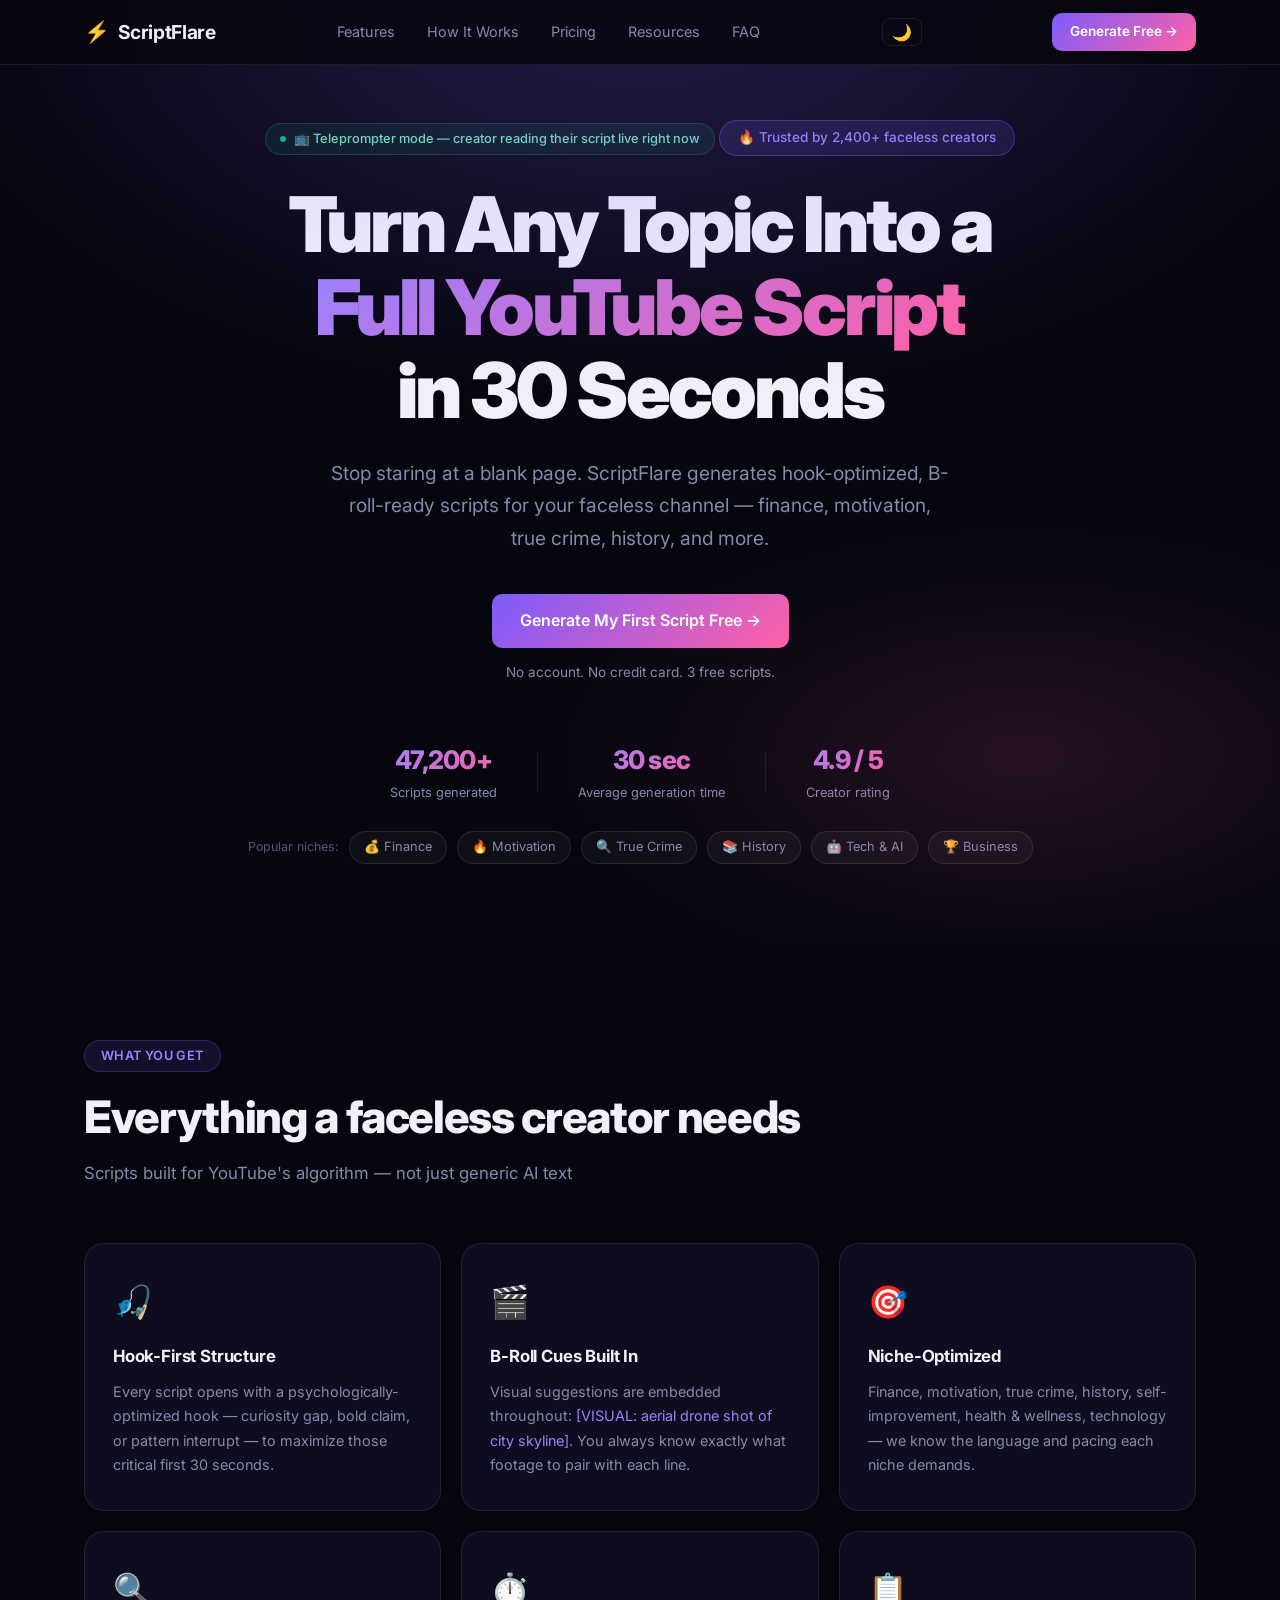
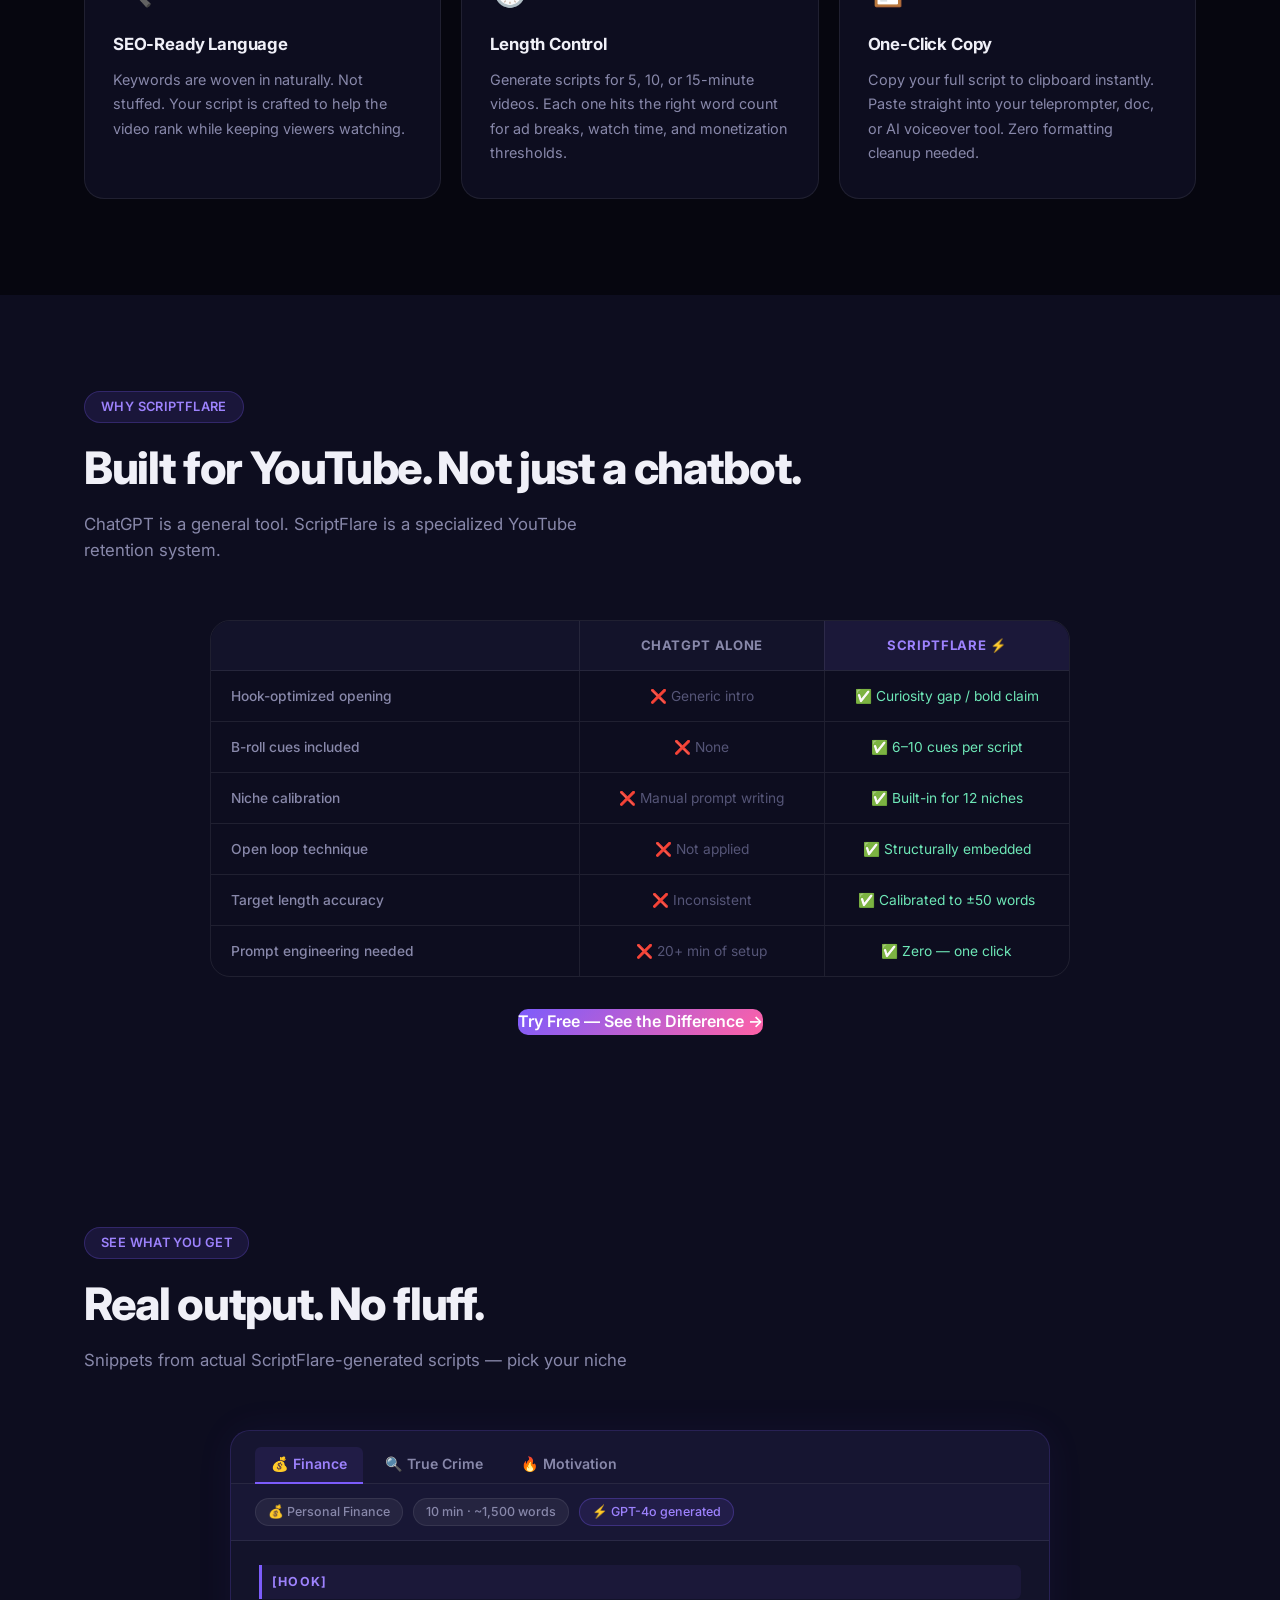
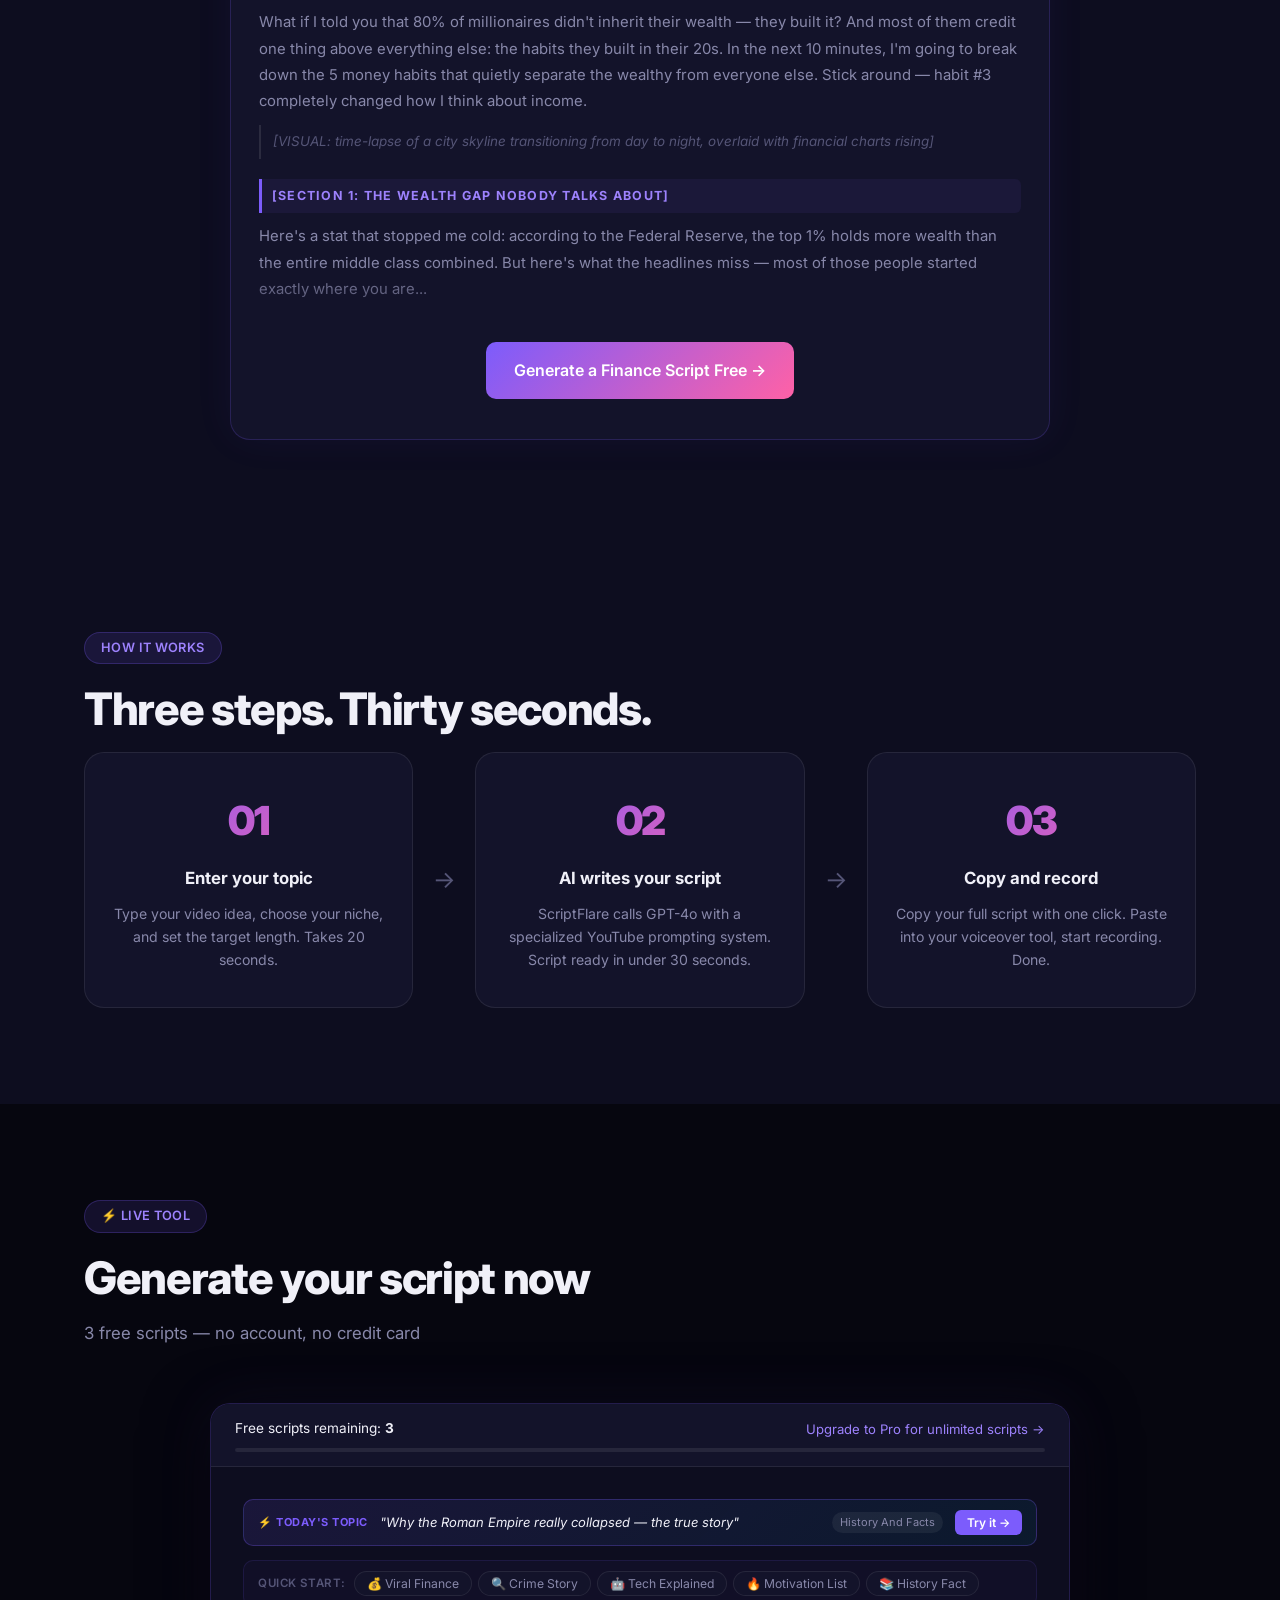
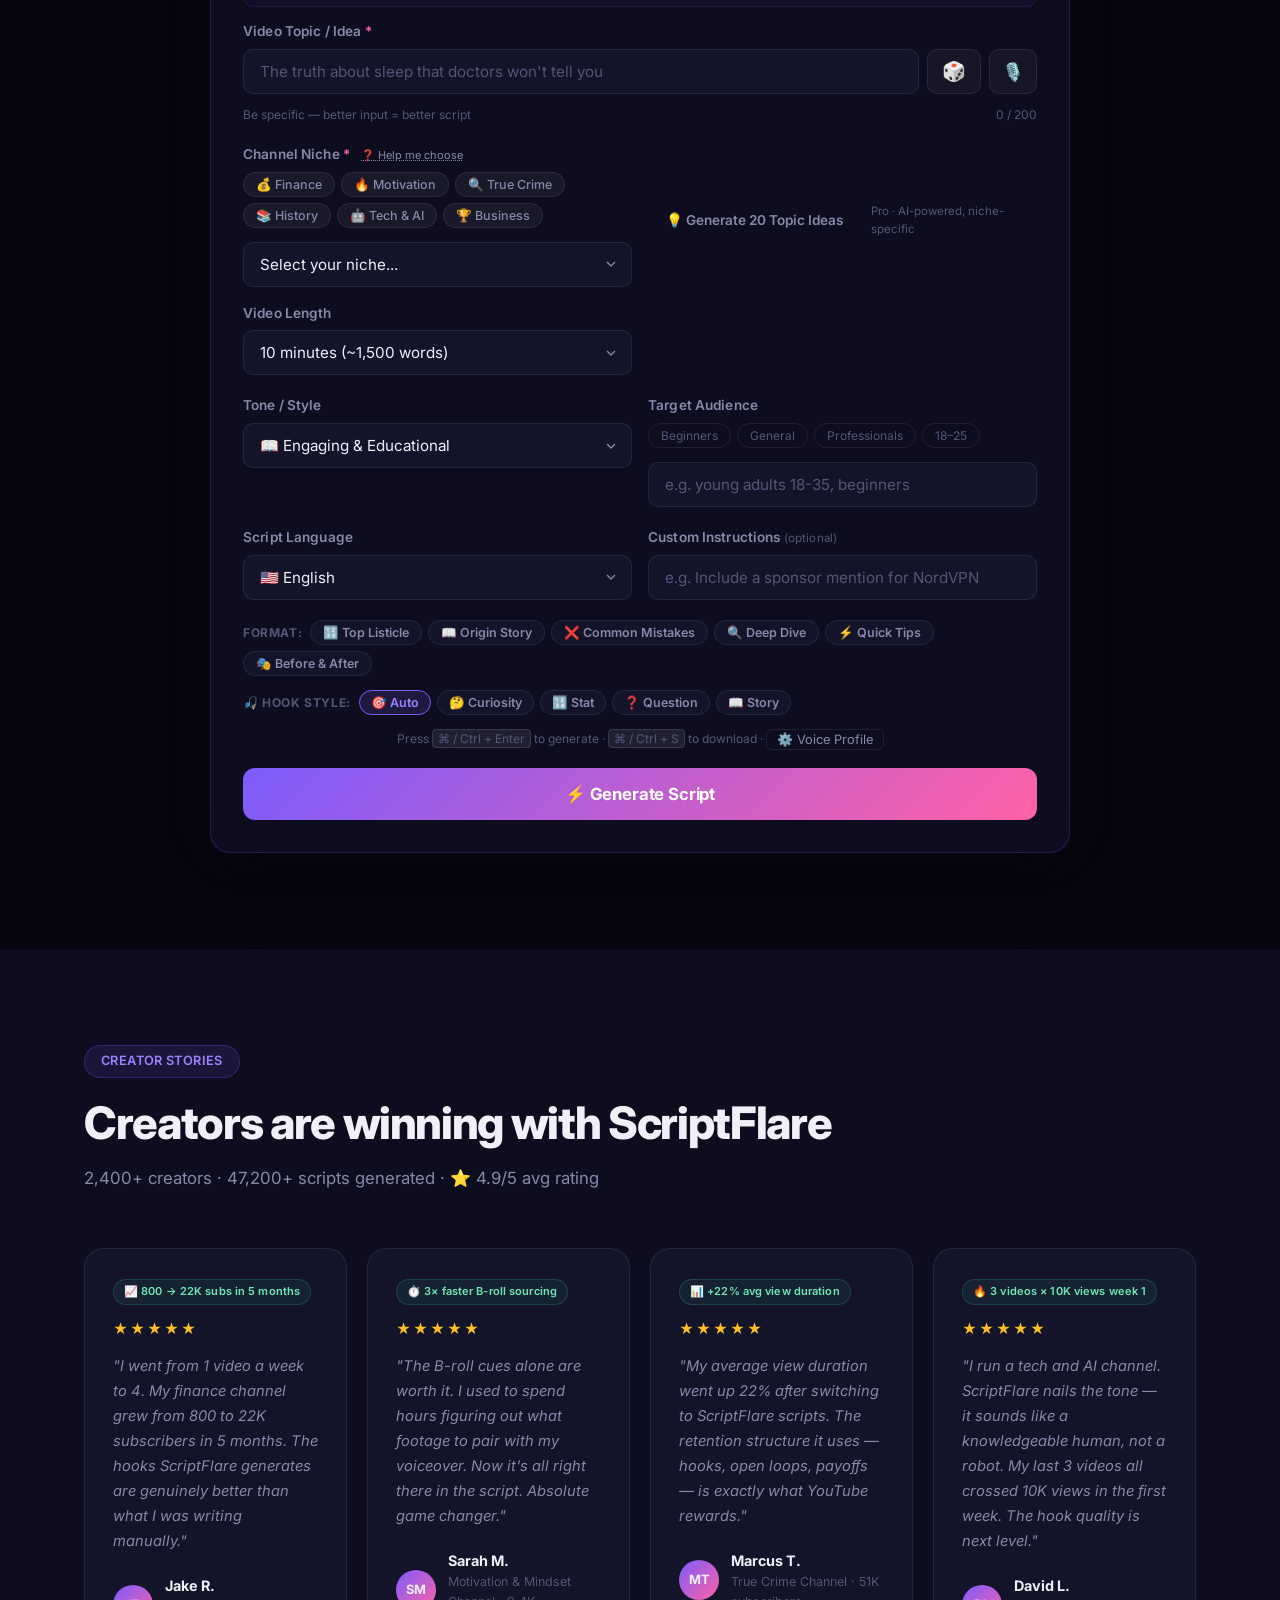
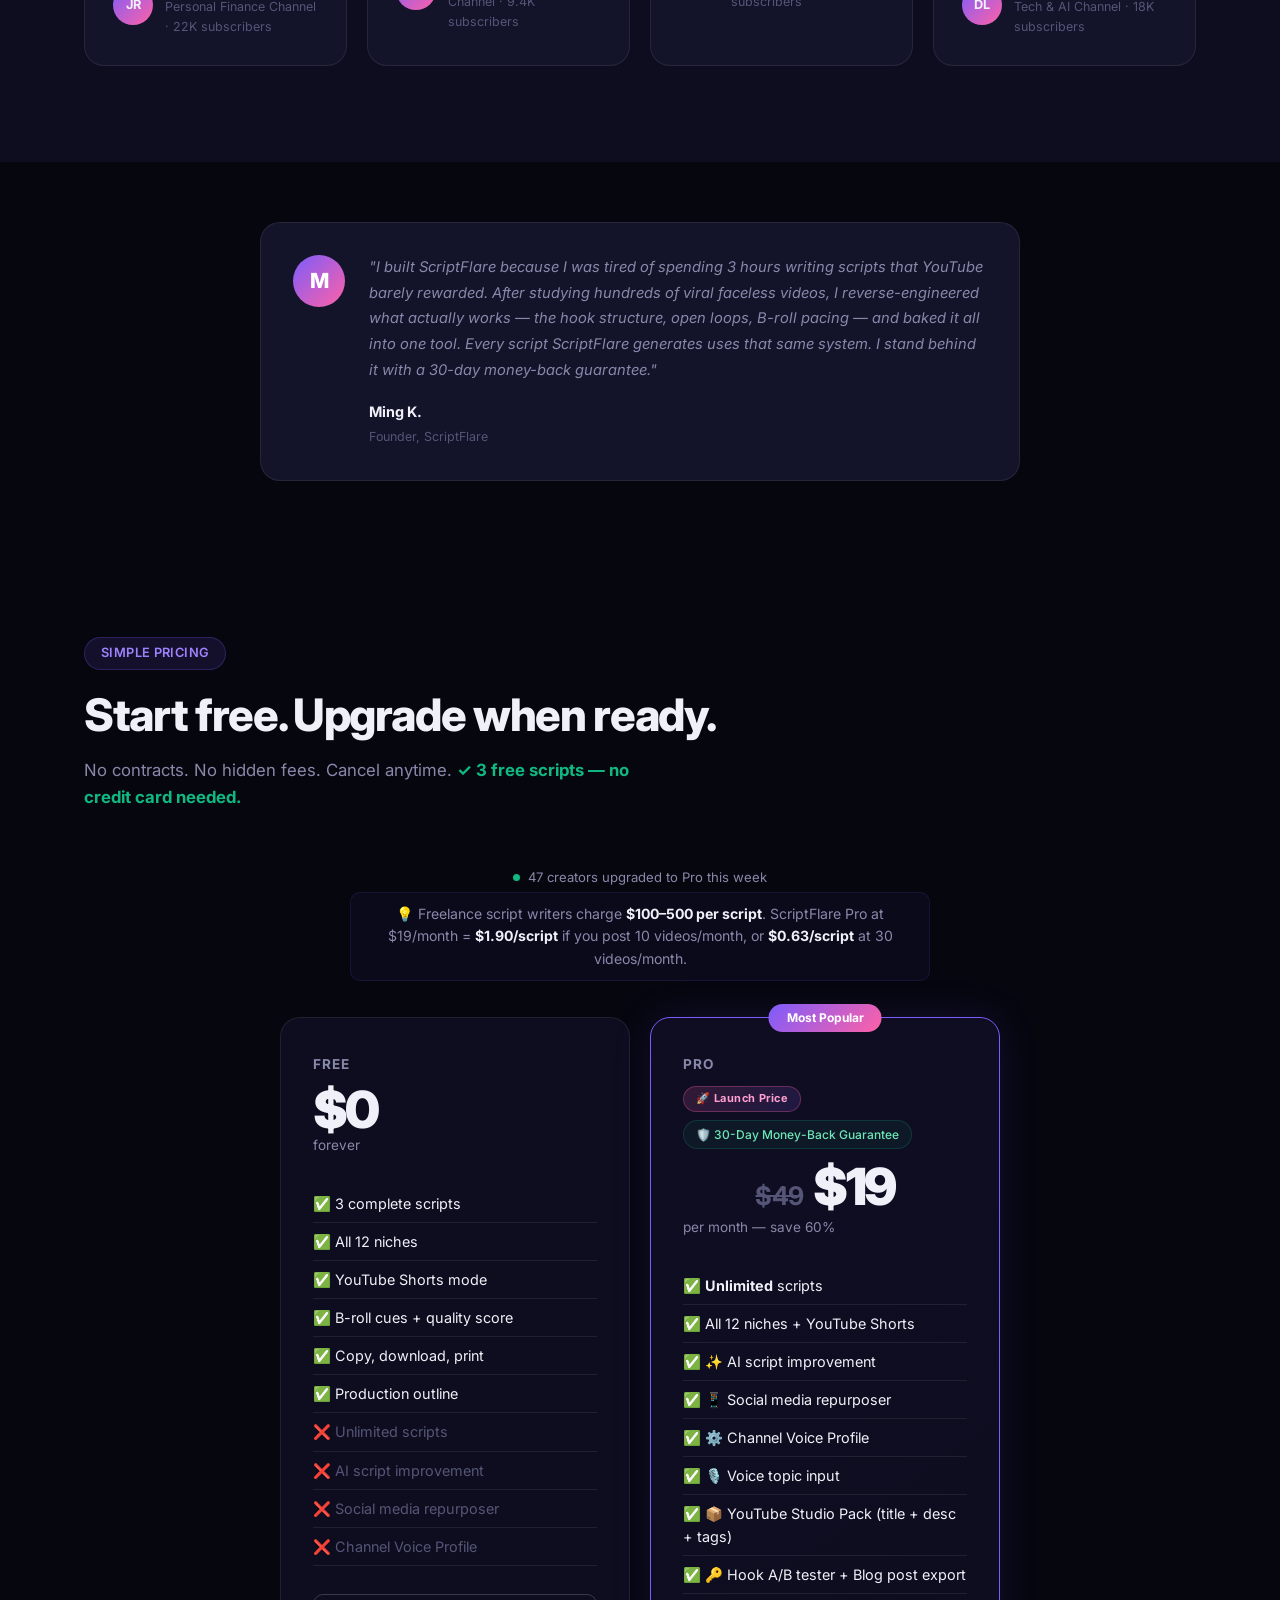
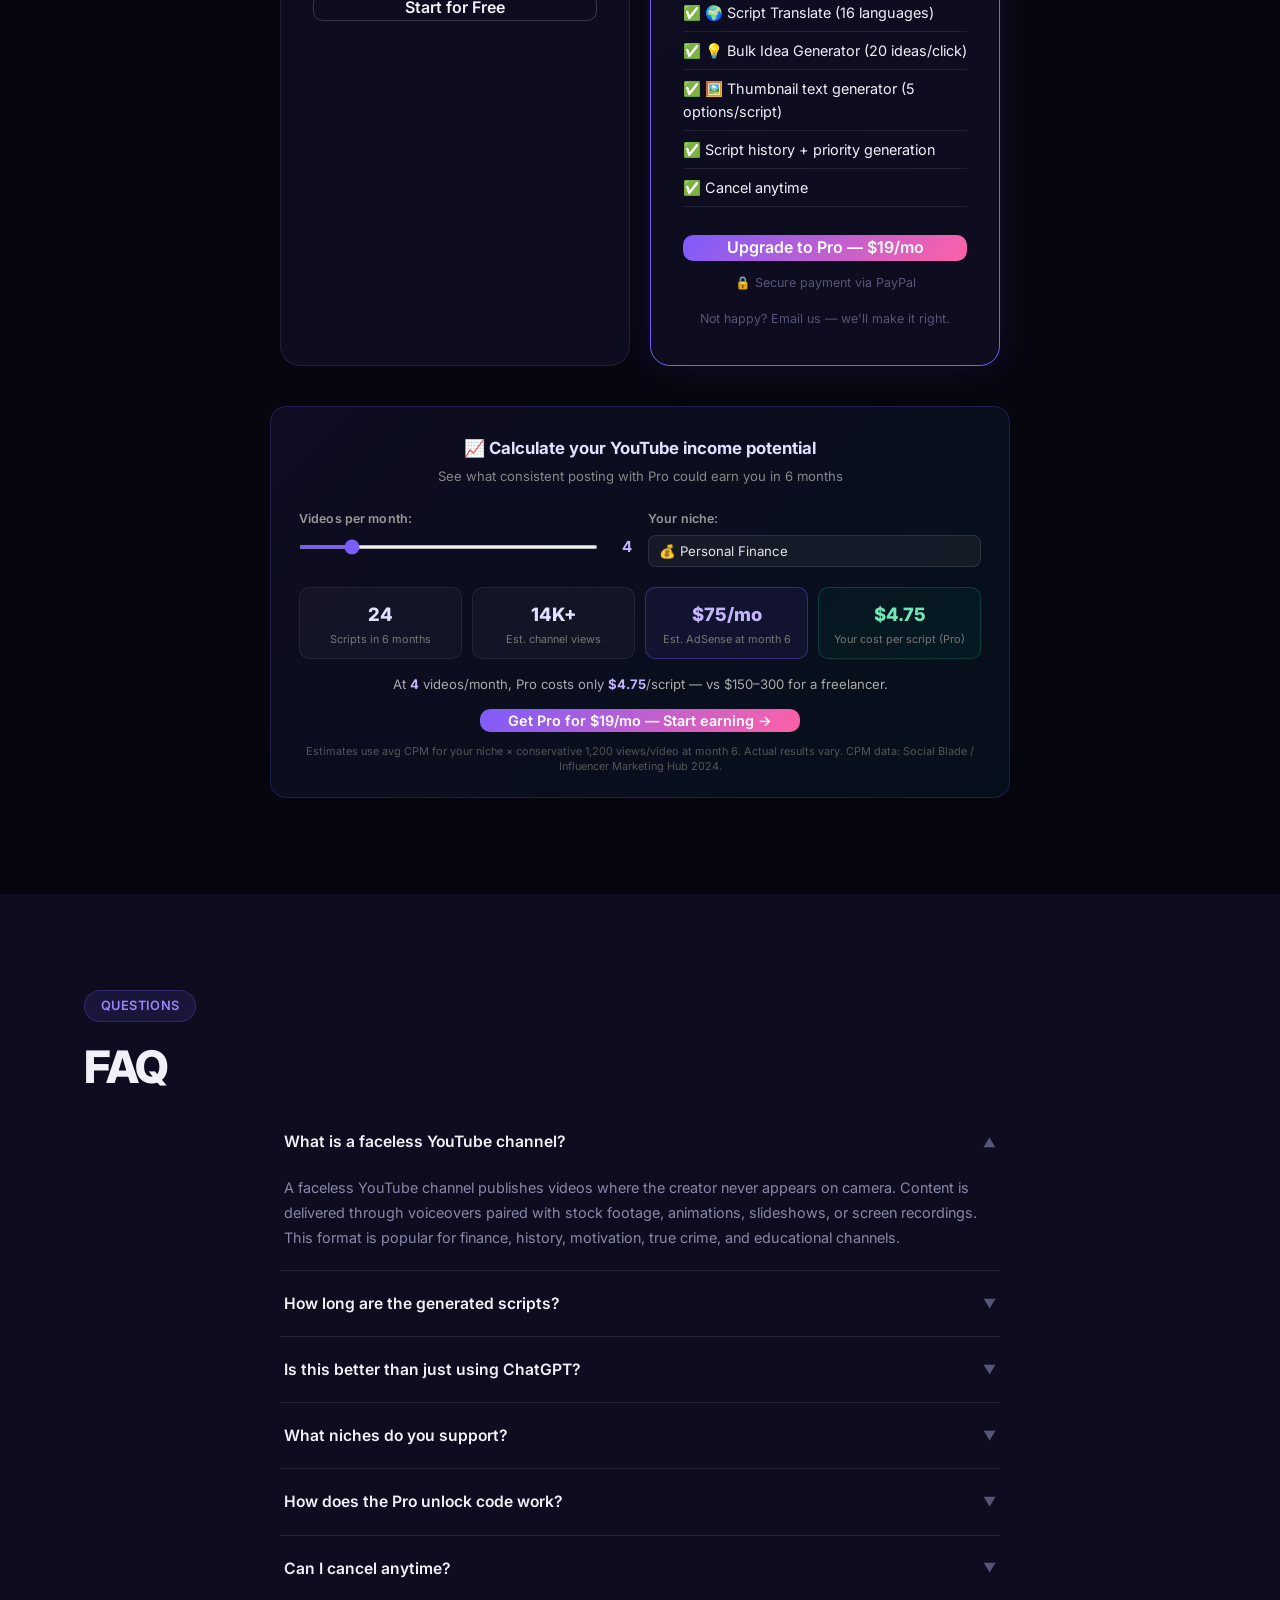
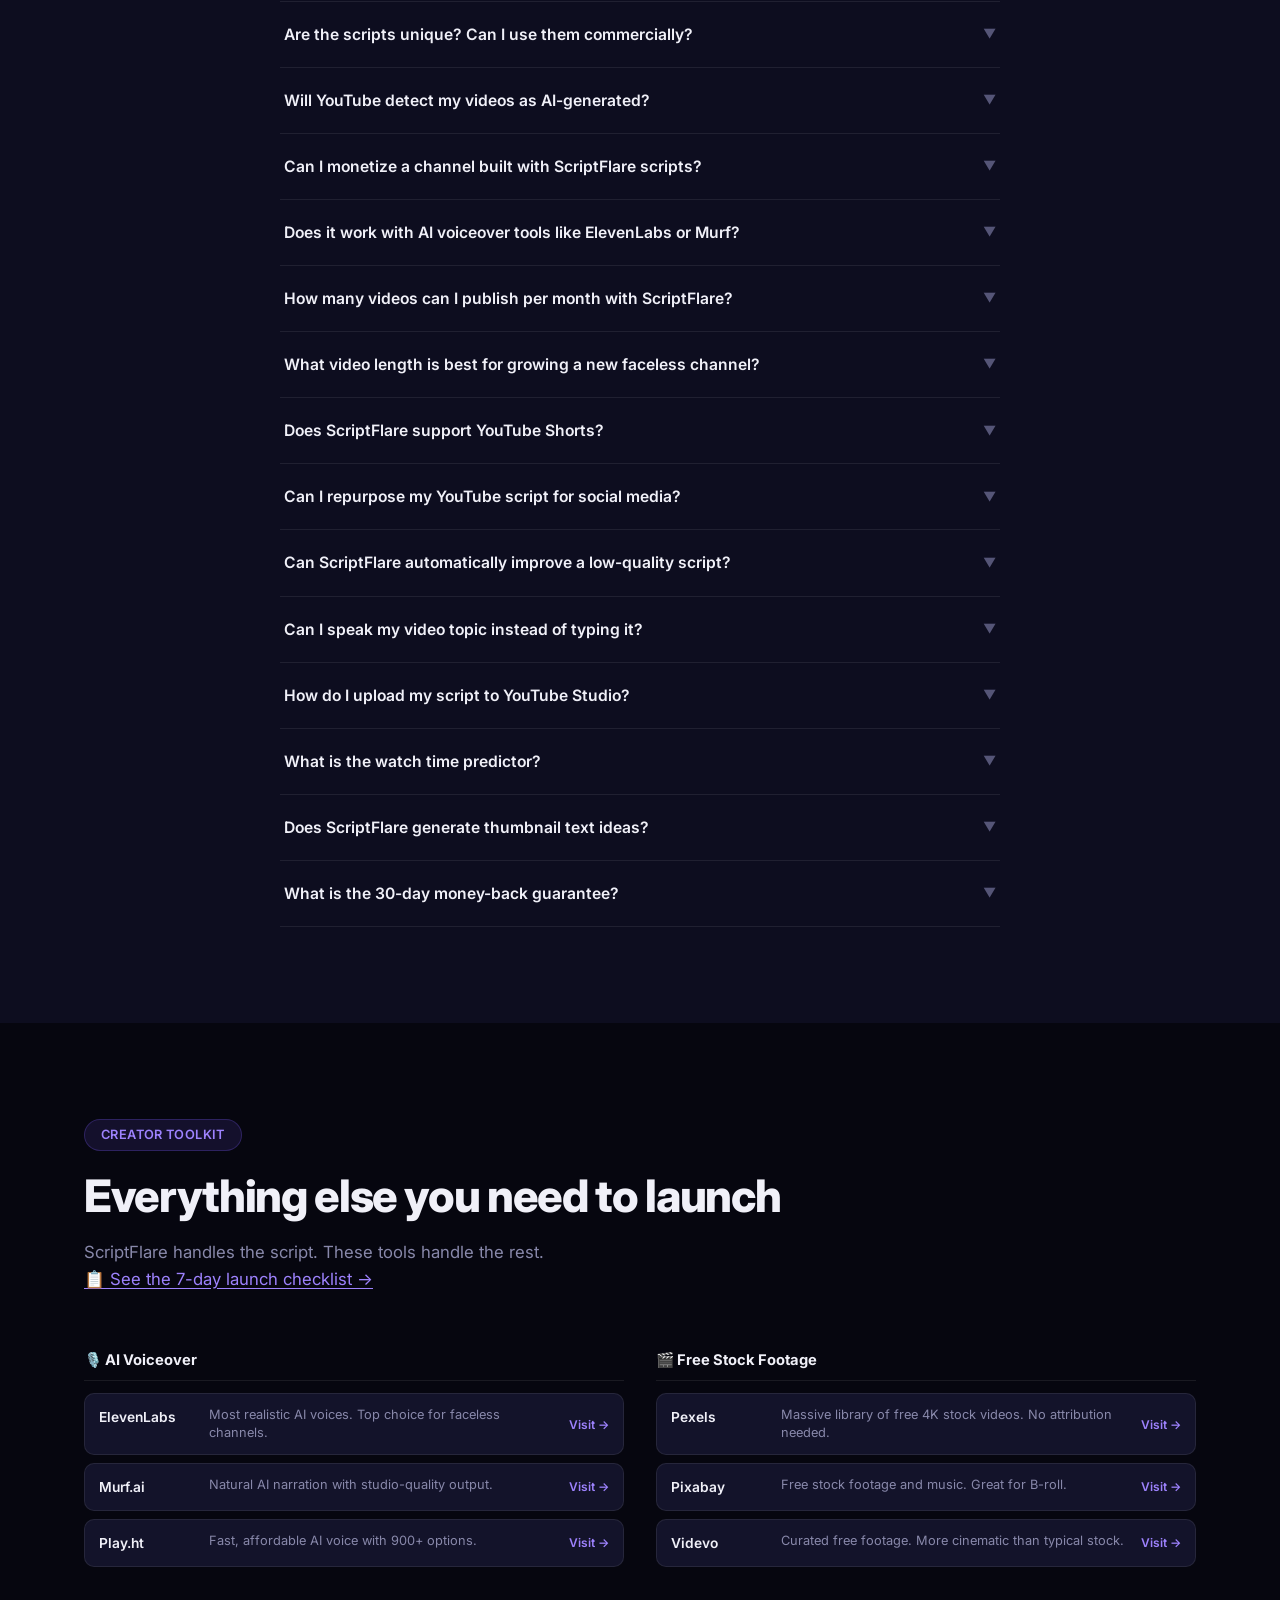
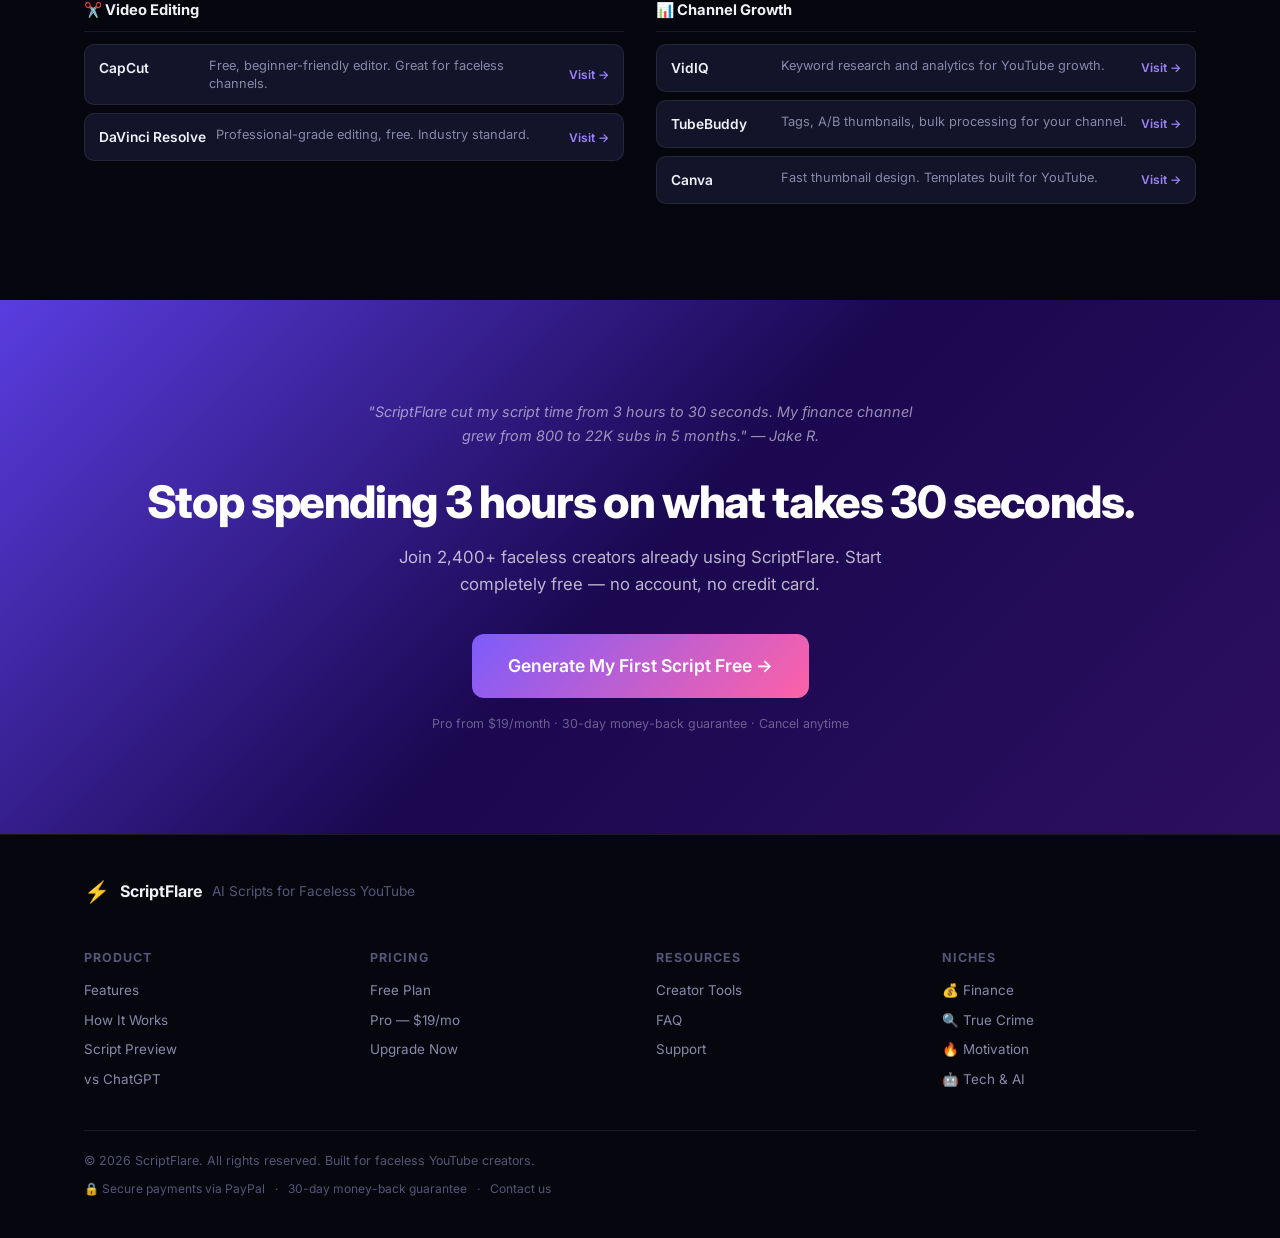
==== commit 1b279aa0: "feat: targeted improve diagnosis panel for free users Free users clicking Improve now see an inline " ====
--- a/index.html
+++ b/index.html
@@ -708,6 +708,8 @@
           </div>
           <!-- Script rating -->
           <div class="script-rating hidden" id="script-rating"></div>
+          <!-- Improve preview (shown to free users clicking Improve) -->
+          <div class="improve-preview hidden" id="improve-preview"></div>
         </div>
 
         <!-- TITLE OPTIONS (shown after generating) -->
--- a/style.css
+++ b/style.css
@@ -2176,6 +2176,101 @@
   color: var(--text);
   background: rgba(124,92,252,0.06);
 }
+.topic-series-row {
+  flex-basis: 100%;
+  display: flex;
+  align-items: flex-start;
+  gap: 12px;
+  flex-wrap: wrap;
+  padding-top: 10px;
+  border-top: 1px solid var(--border);
+  margin-top: 6px;
+}
+.tsc-series {
+  border-color: rgba(124,92,252,0.3);
+}
+.tsc-series:hover {
+  border-color: var(--primary);
+  background: rgba(124,92,252,0.1);
+  color: var(--text);
+}
+
+/* === IMPROVE PREVIEW PANEL === */
+.improve-preview {
+  margin: 0 24px 16px;
+  background: linear-gradient(135deg, rgba(124,92,252,0.08) 0%, rgba(255,97,166,0.06) 100%);
+  border: 1px solid rgba(124,92,252,0.3);
+  border-radius: 12px;
+  padding: 16px 20px;
+  animation: fadeSlideIn 0.3s ease;
+}
+.ip-header {
+  display: flex;
+  align-items: center;
+  gap: 8px;
+  font-size: 0.88rem;
+  color: var(--text-muted);
+  margin-bottom: 12px;
+}
+.ip-lock {
+  font-size: 1rem;
+  flex-shrink: 0;
+}
+.ip-close {
+  margin-left: auto;
+  background: none;
+  border: none;
+  color: var(--text-faint);
+  cursor: pointer;
+  font-size: 0.8rem;
+  padding: 2px 6px;
+  border-radius: 4px;
+  transition: color 0.15s;
+  flex-shrink: 0;
+}
+.ip-close:hover { color: var(--text); }
+.ip-fixes {
+  display: flex;
+  flex-direction: column;
+  gap: 7px;
+  margin-bottom: 14px;
+}
+.ip-fix-row {
+  display: flex;
+  align-items: flex-start;
+  gap: 10px;
+  font-size: 0.85rem;
+  color: var(--text);
+}
+.ip-fix-icon {
+  flex-shrink: 0;
+  font-size: 0.9rem;
+}
+.ip-fix-text {
+  color: var(--text-muted);
+  line-height: 1.4;
+}
+.ip-cta {
+  width: 100%;
+  justify-content: center;
+  font-size: 0.9rem;
+  padding: 10px 16px;
+  background: linear-gradient(90deg, var(--primary), #a855f7);
+  border: none;
+  color: #fff;
+  font-weight: 600;
+  letter-spacing: 0.01em;
+  cursor: pointer;
+  border-radius: 8px;
+  transition: opacity 0.2s;
+}
+.ip-cta:hover { opacity: 0.9; }
+.ip-sub {
+  text-align: center;
+  font-size: 0.75rem;
+  color: var(--text-faint);
+  margin-top: 8px;
+}
 
 /* === HERO NICHE QUICK-START === */
 .hero-niches {
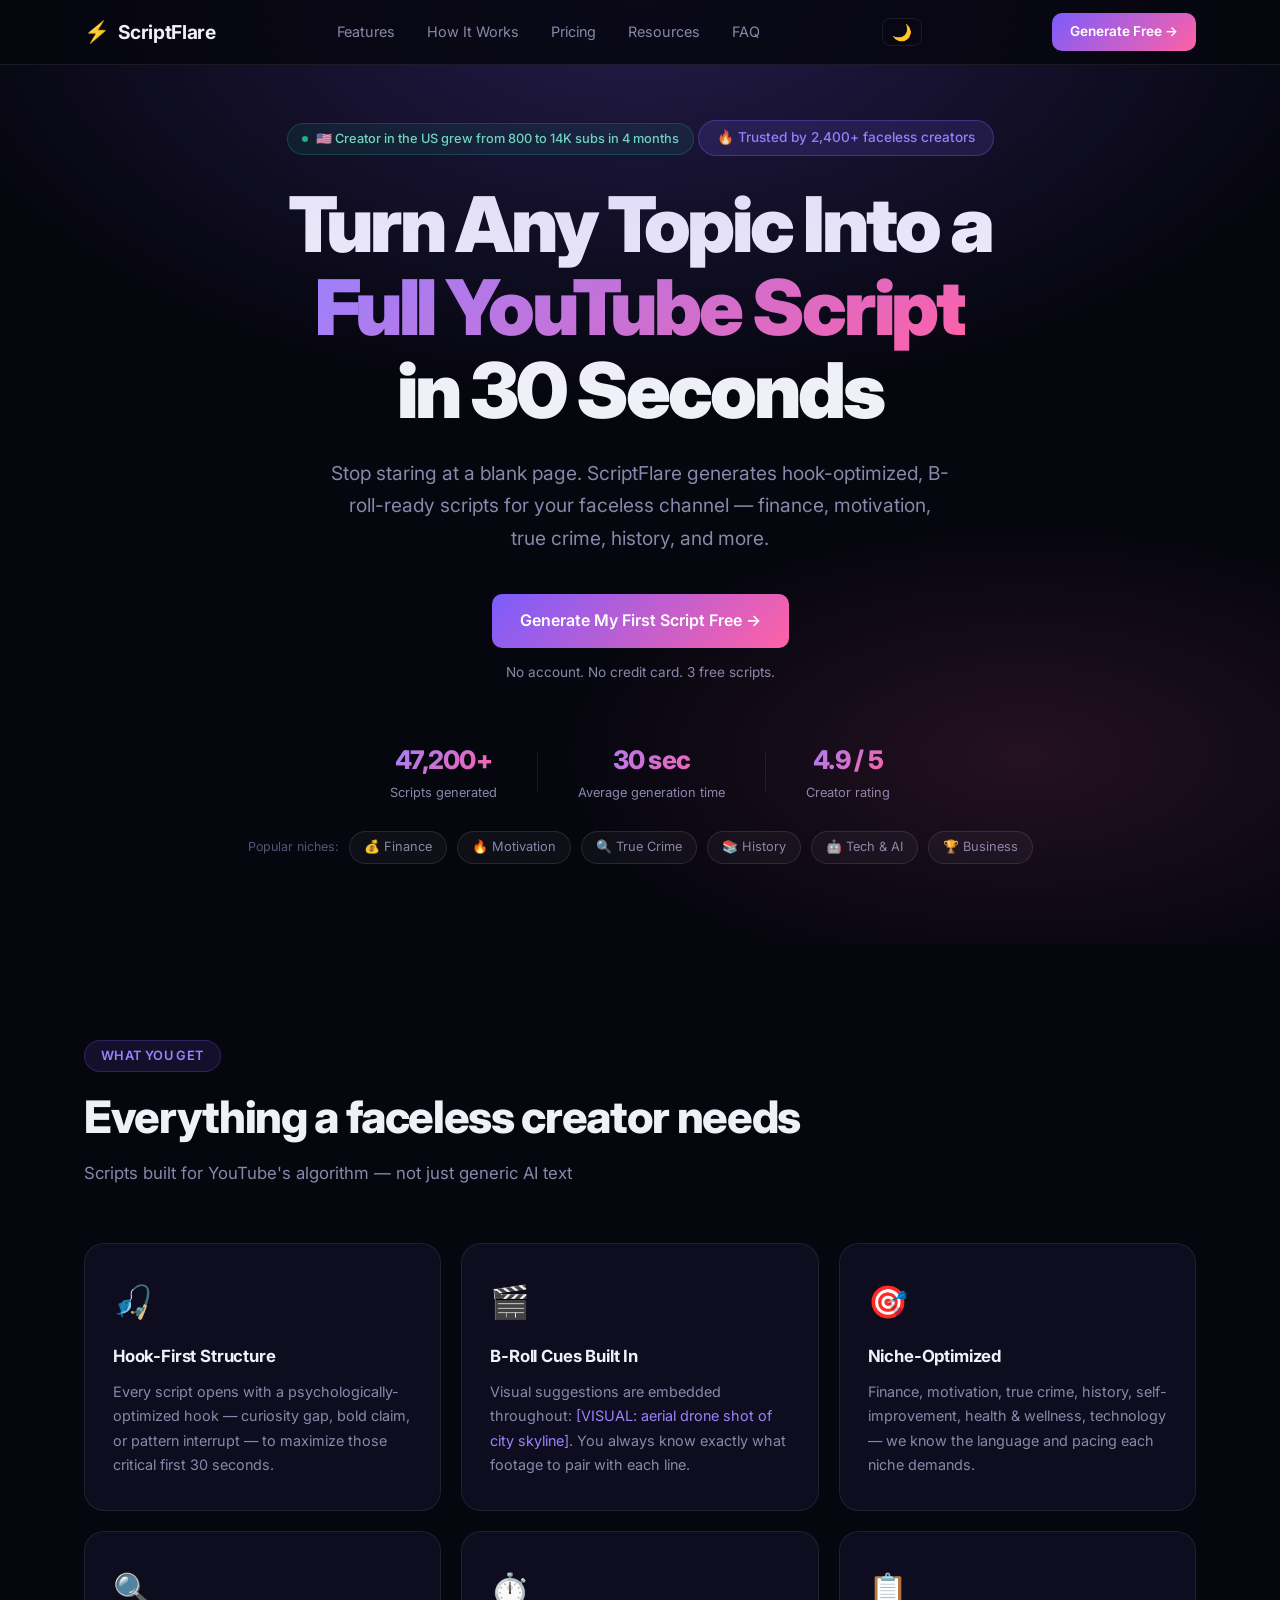
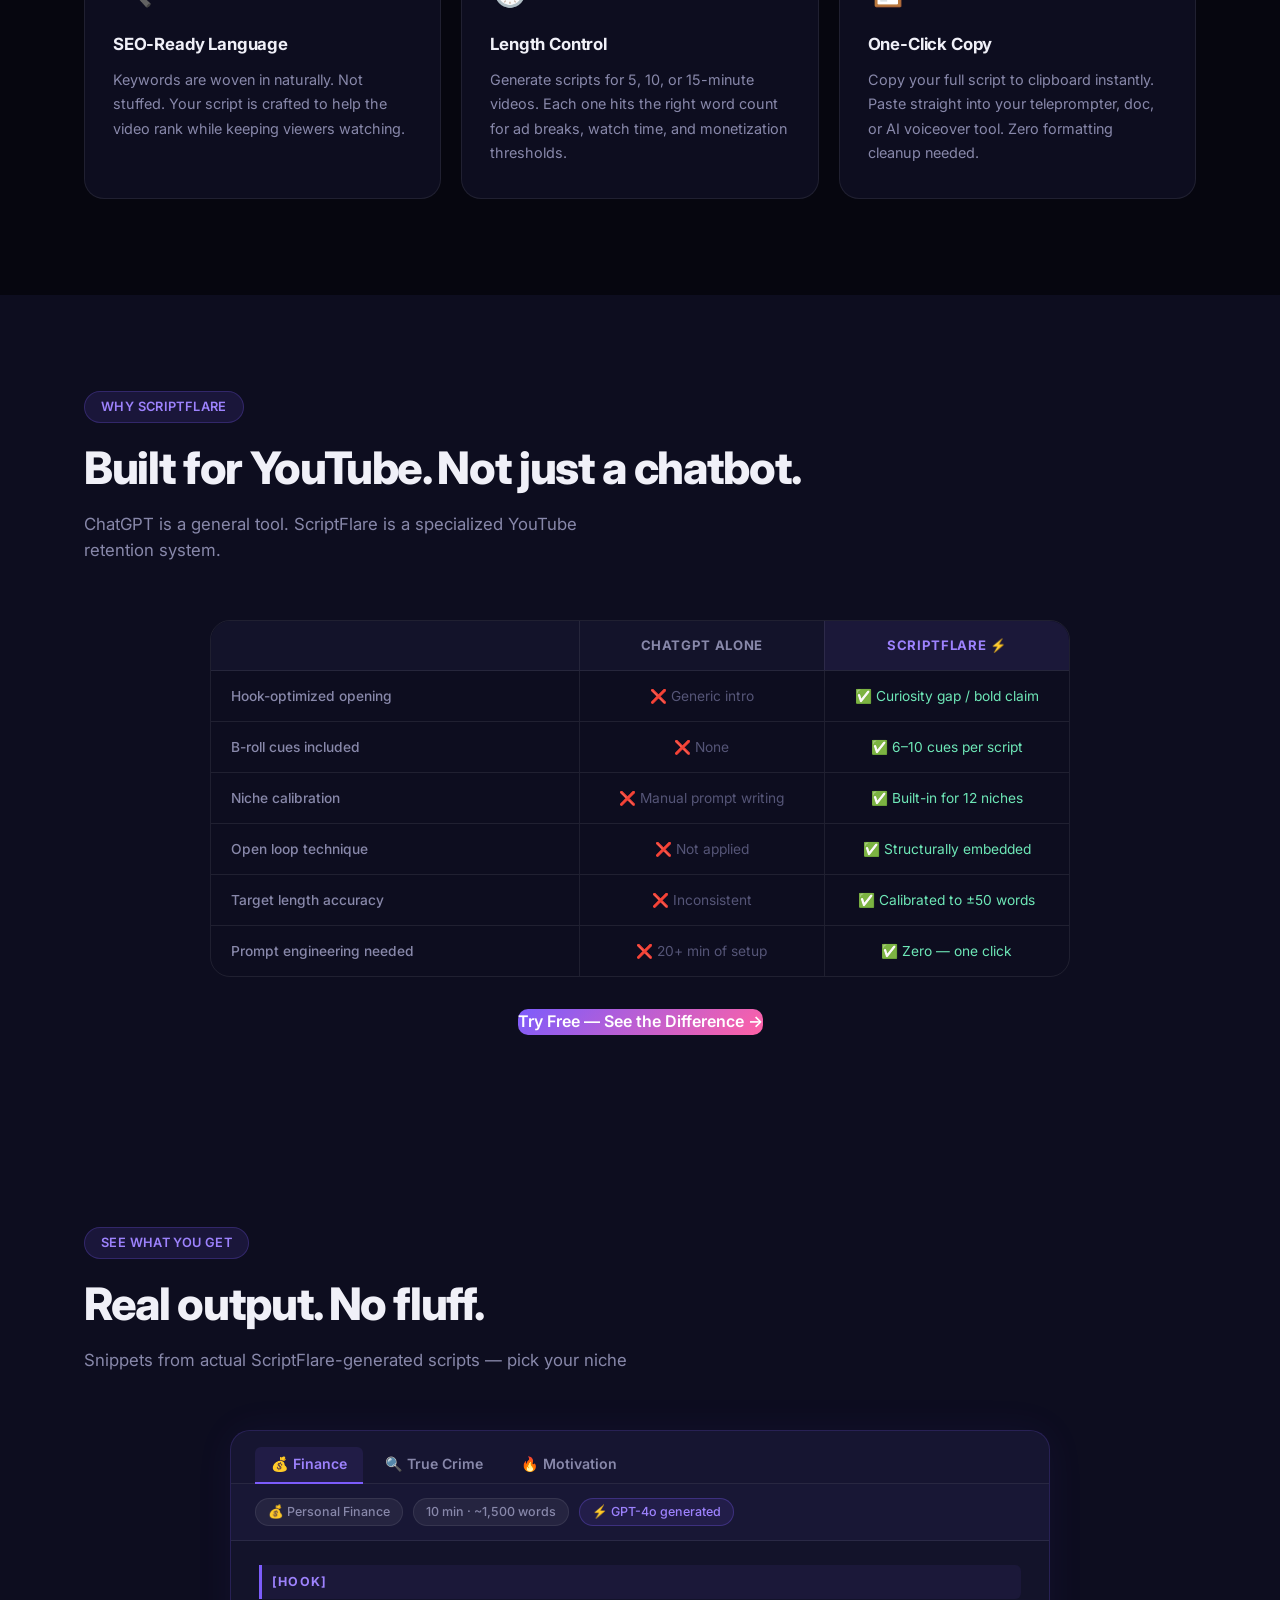
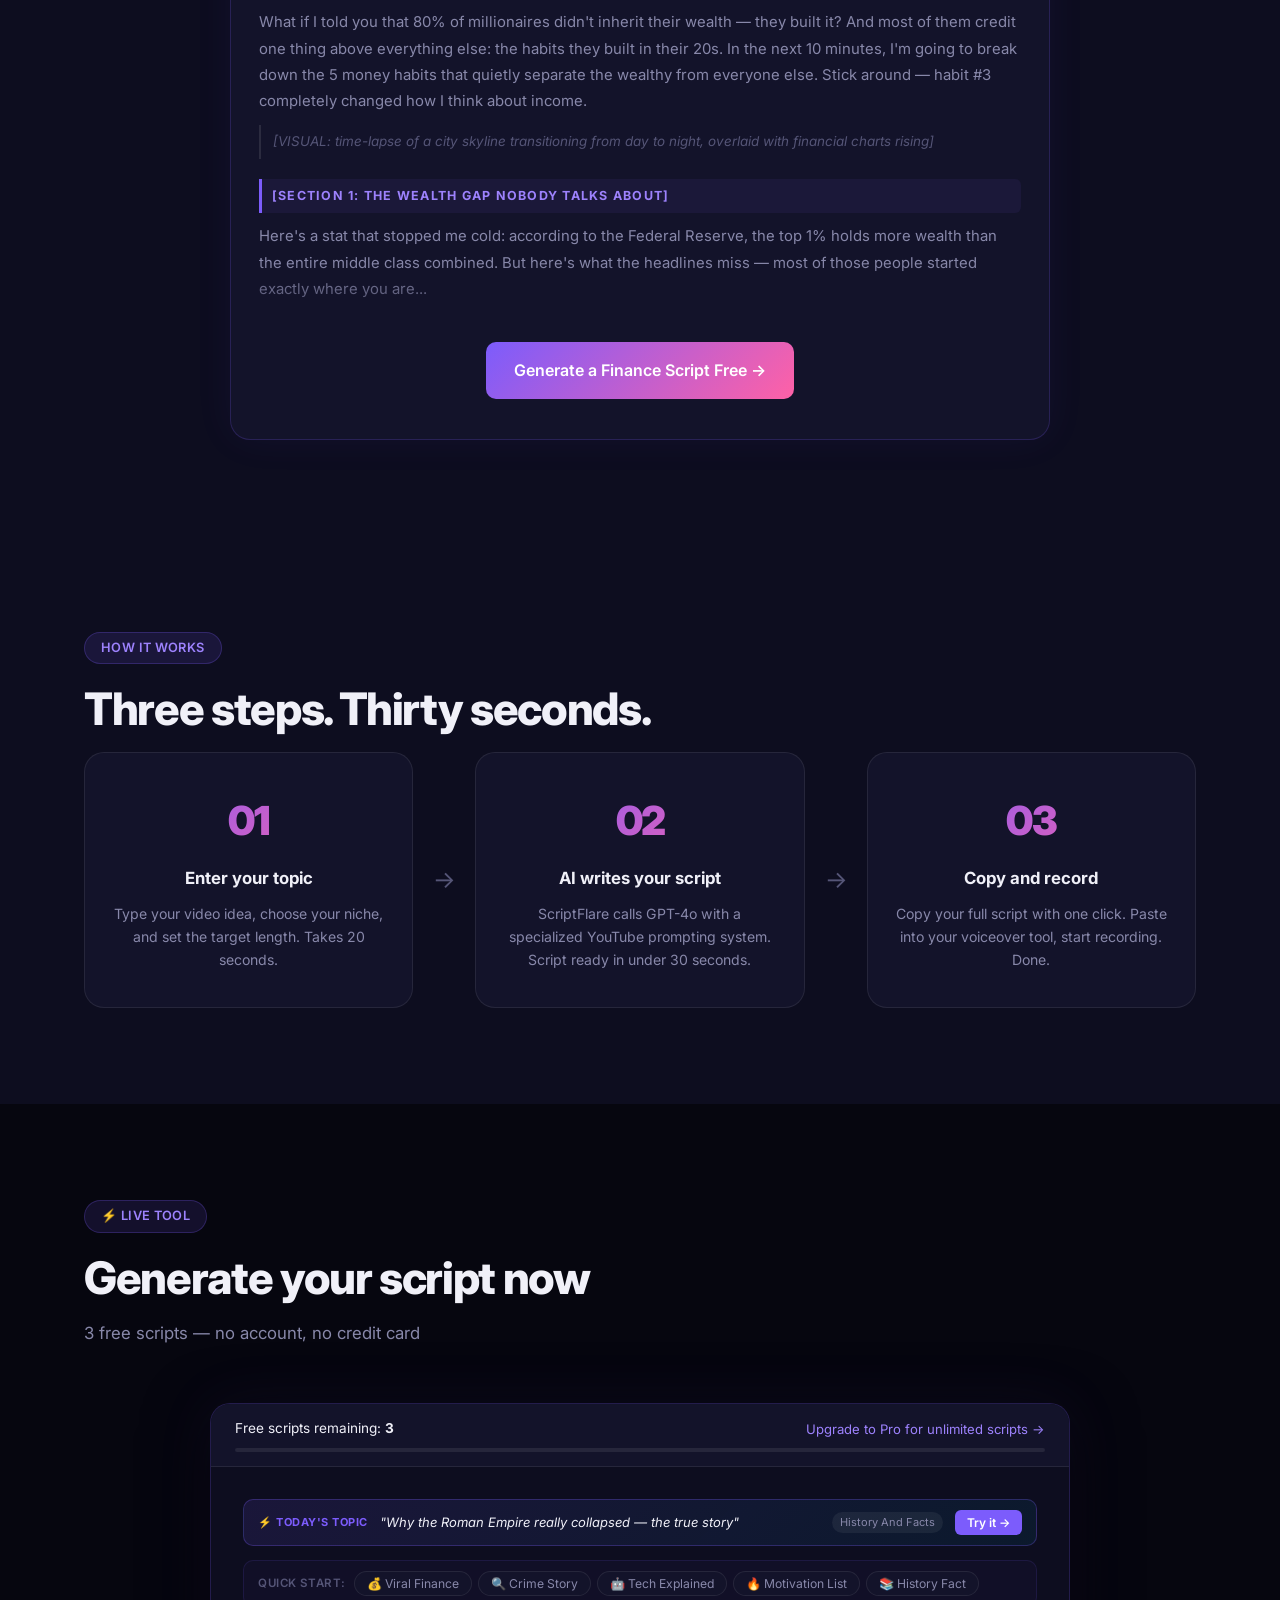
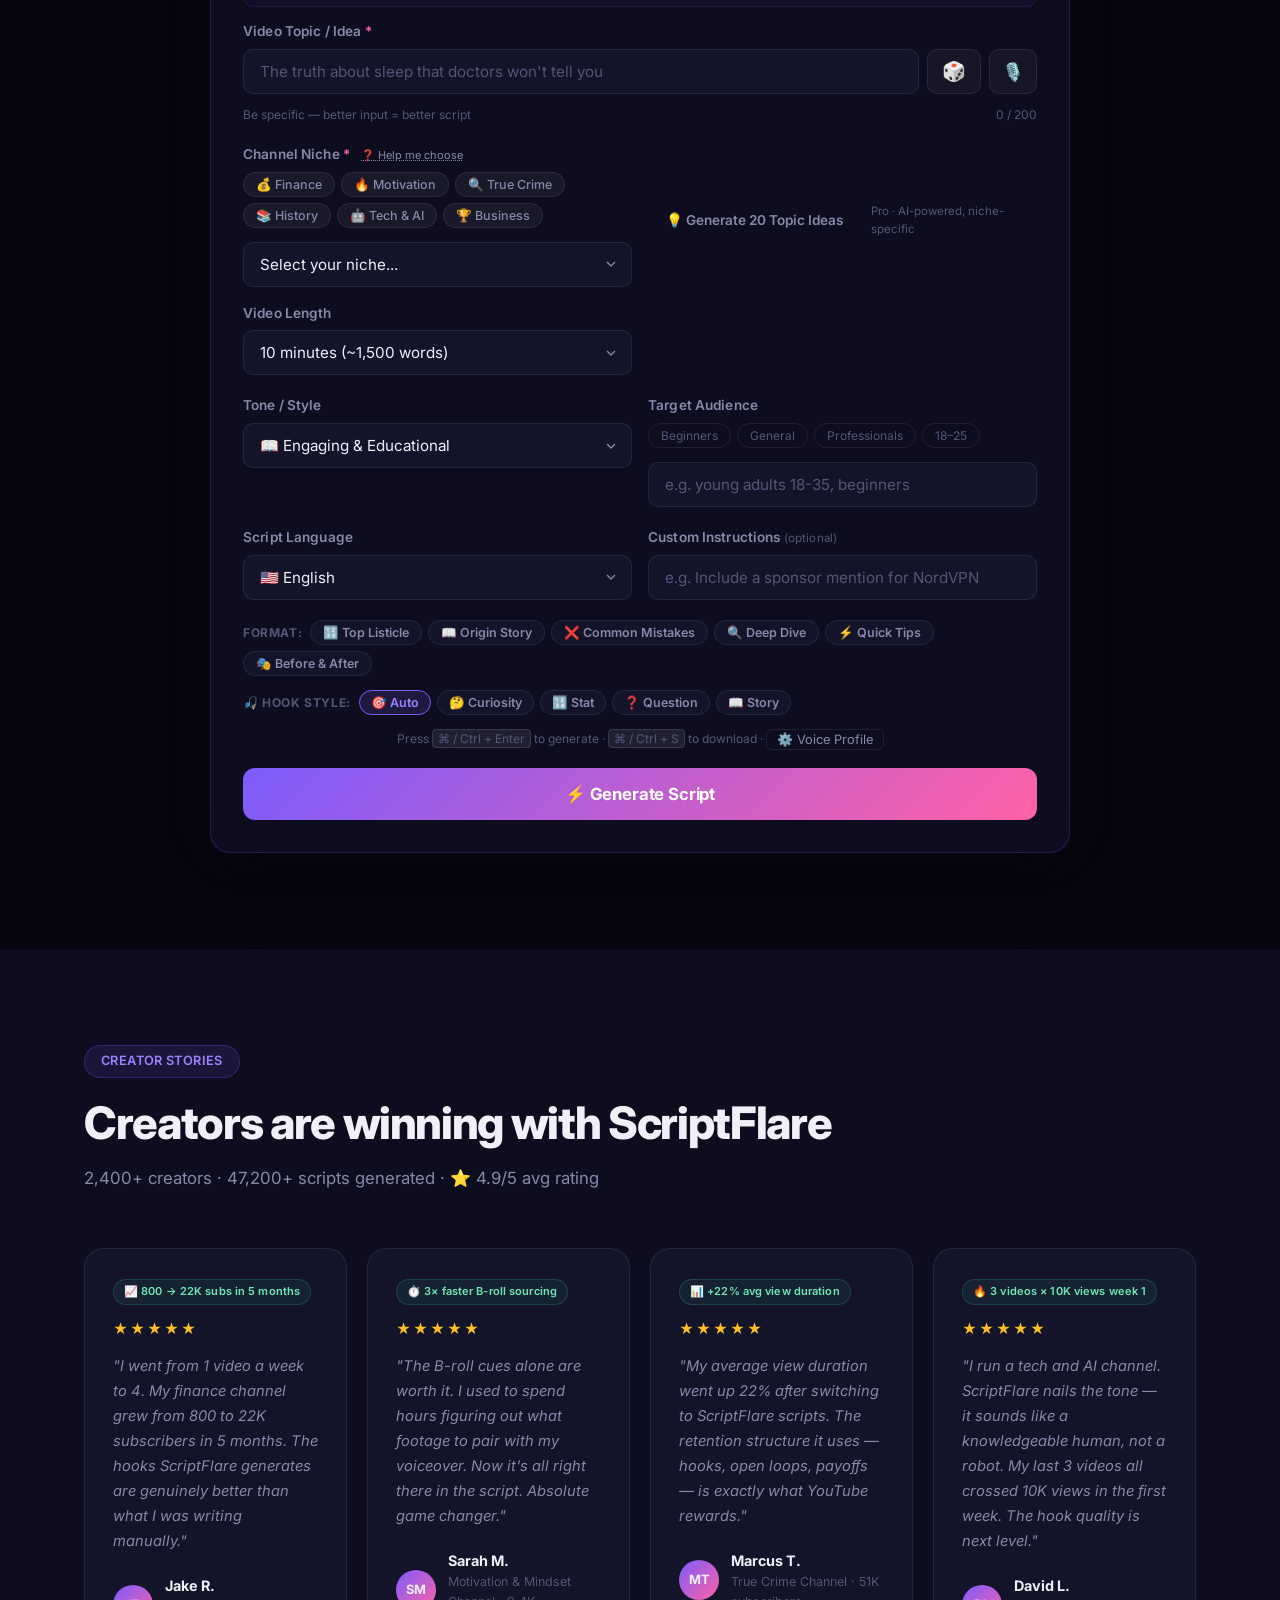
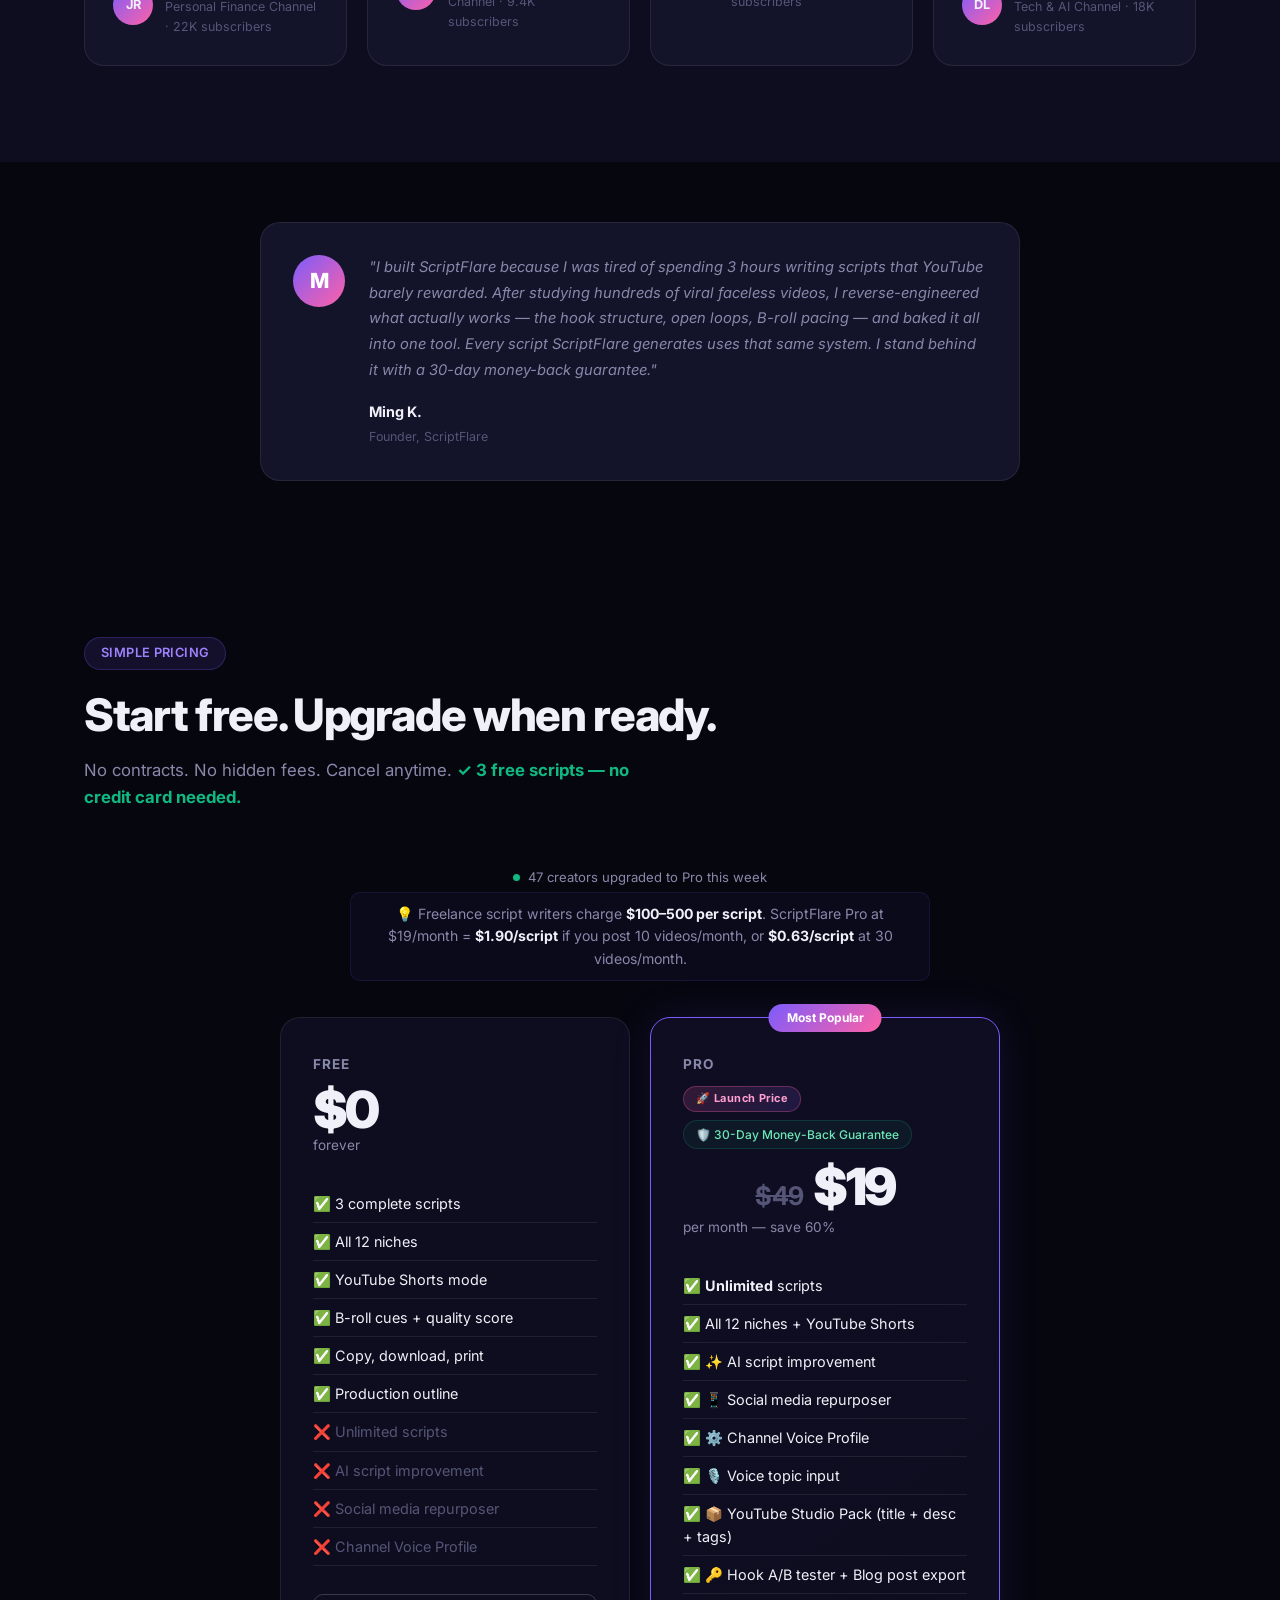
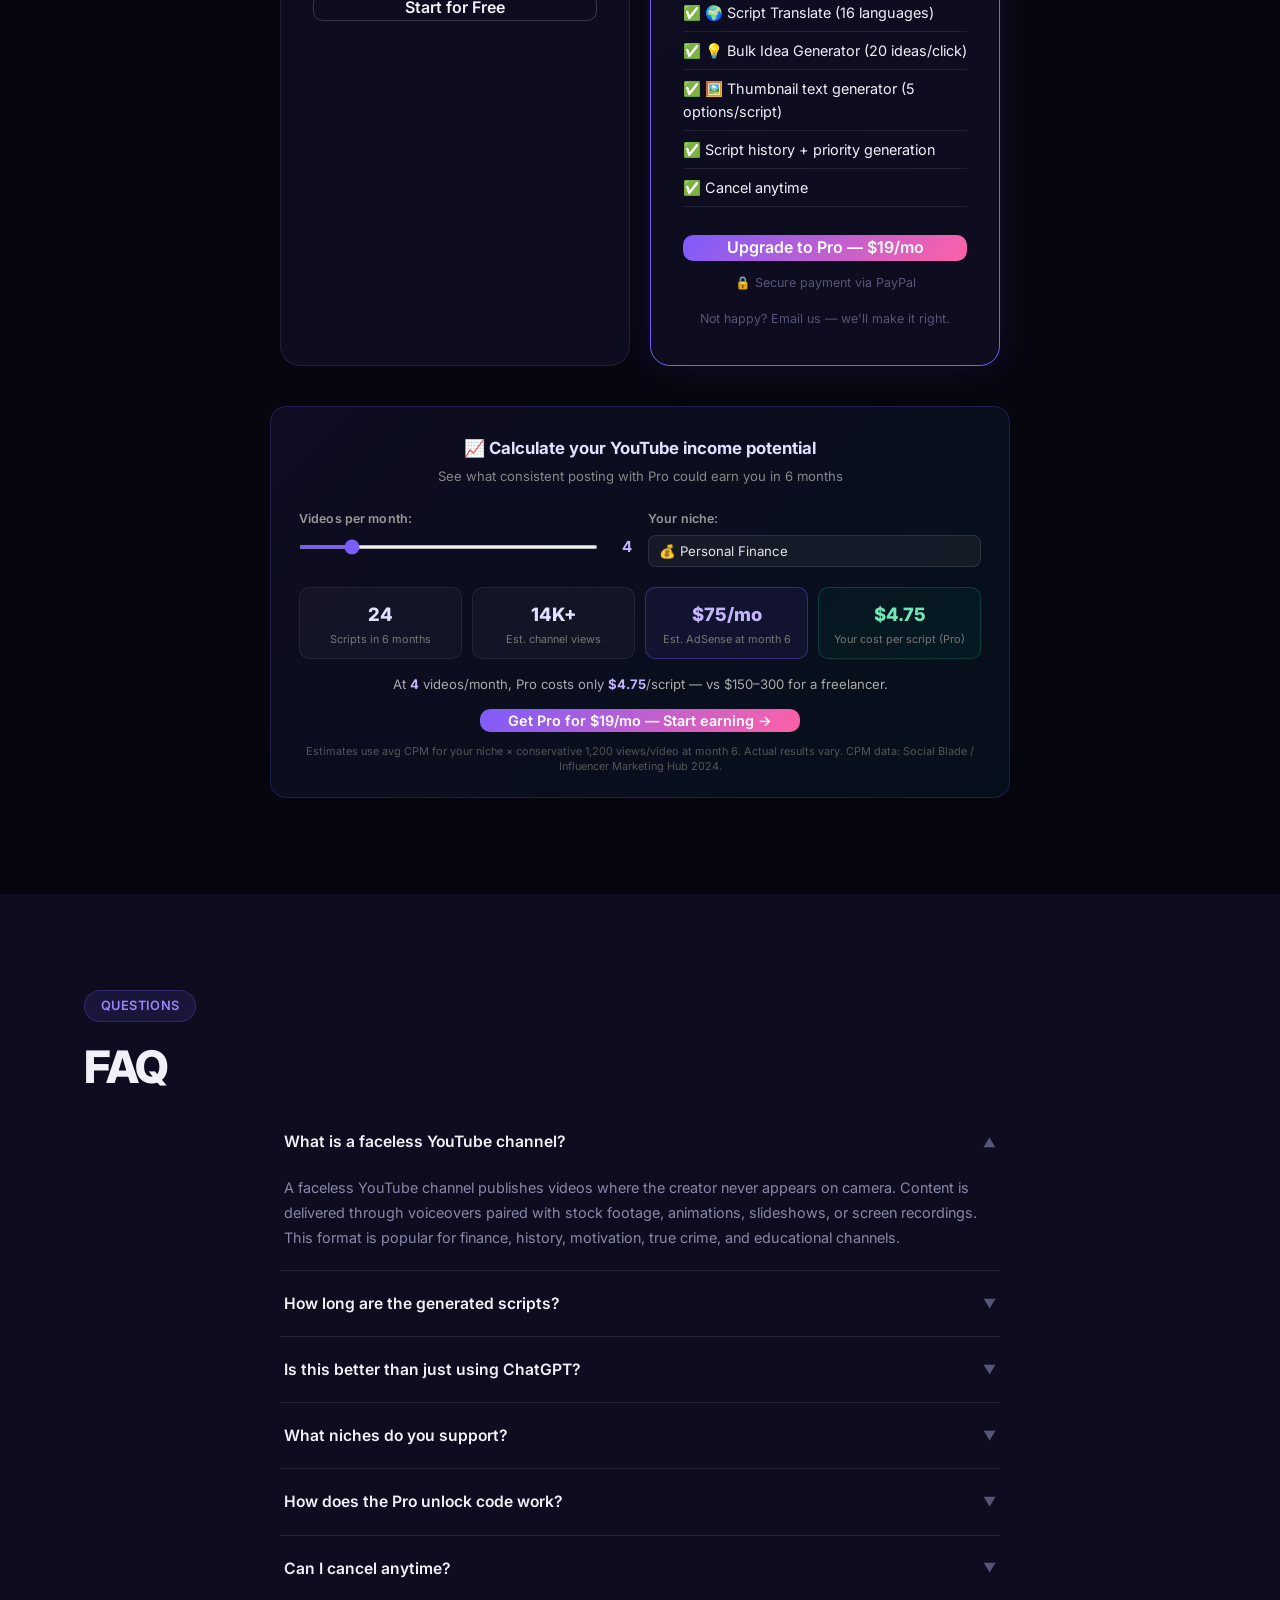
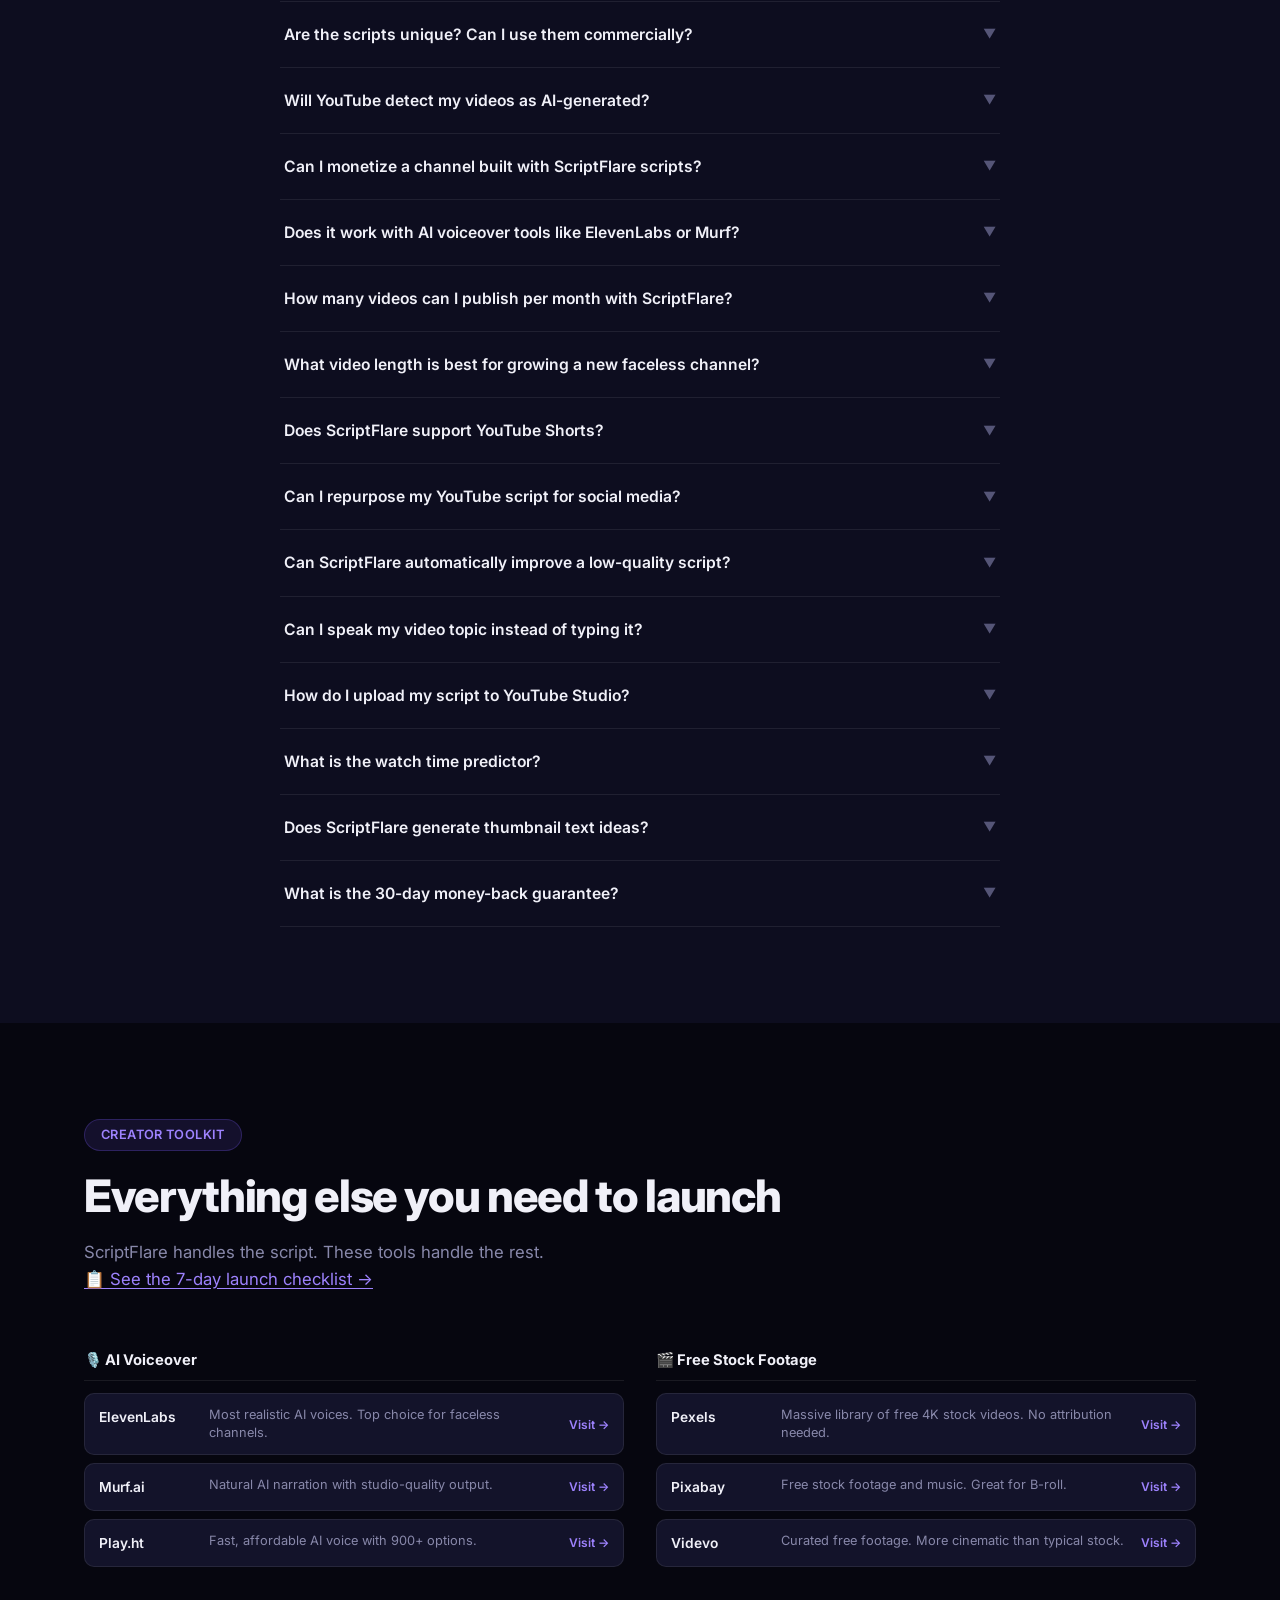
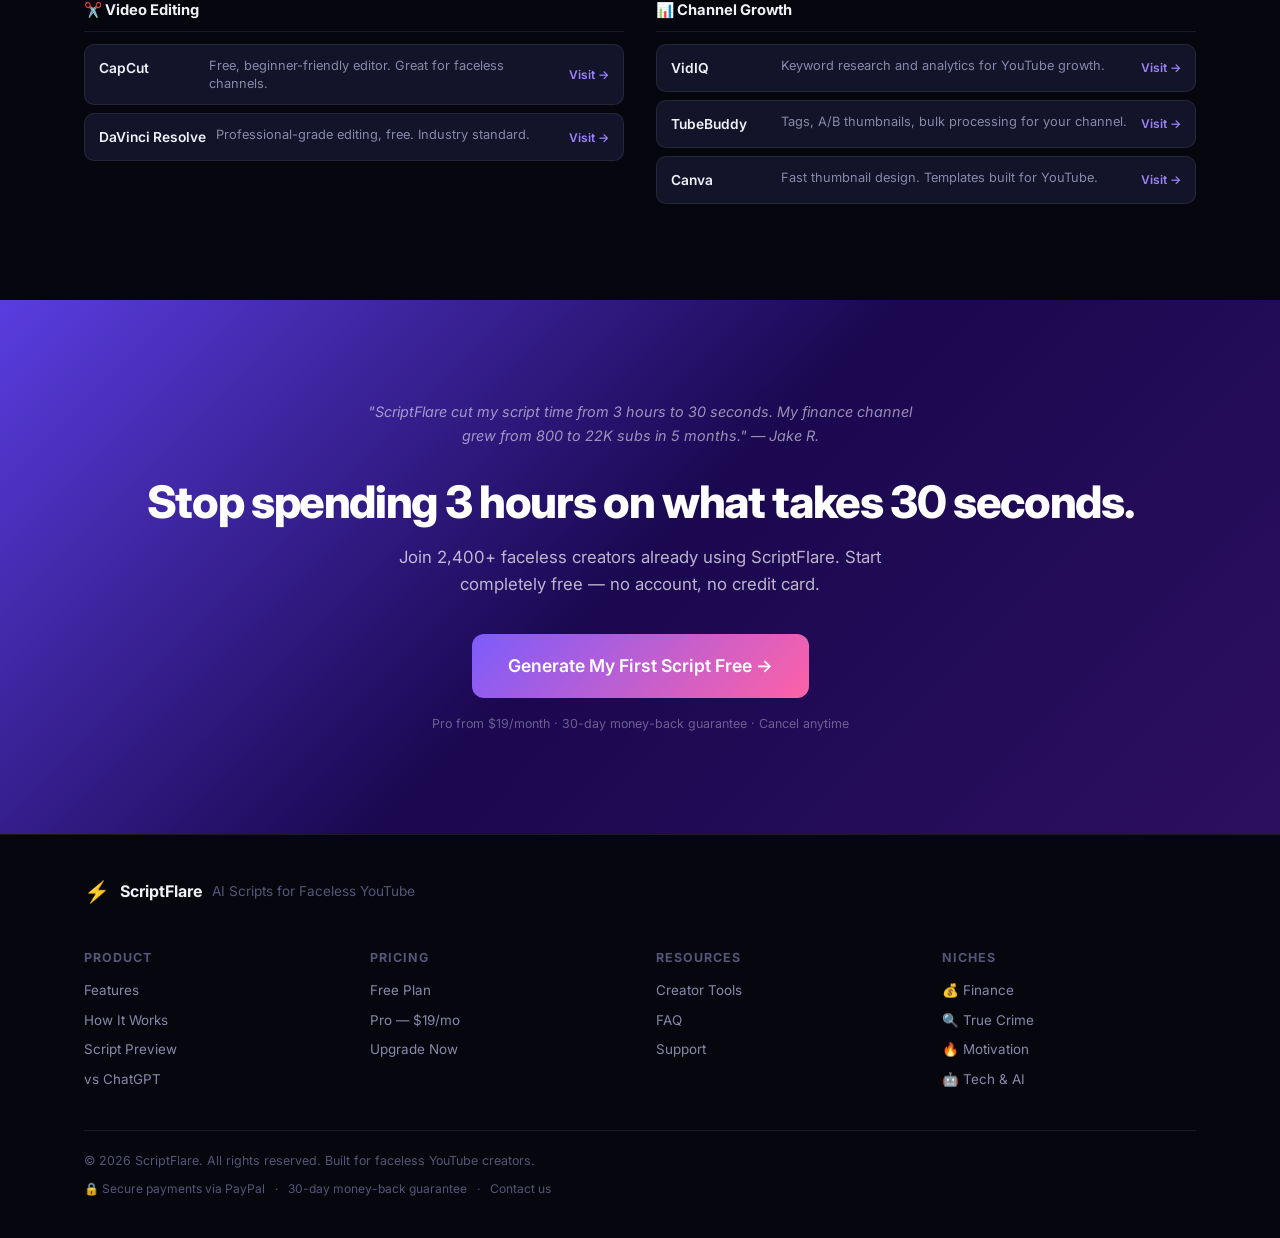
==== commit d0fe1d40: "Add auth system and Autopilot dashboard - login.html: email/password sign-in with JWT, tier-aware re" ====
--- a/index.html
+++ b/index.html
@@ -189,7 +189,8 @@
         <a href="#faq">FAQ</a>
       </div>
       <button class="theme-toggle" id="theme-toggle" onclick="toggleTheme()" aria-label="Toggle light/dark mode" title="Toggle light/dark mode">🌙</button>
-      <a href="#generator" class="btn btn-primary btn-sm nav-cta">Generate Free →</a>
+      <a href="#generator" class="btn btn-primary btn-sm nav-cta" id="nav-cta-main">Generate Free →</a>
+      <a href="account.html" class="btn btn-primary btn-sm nav-cta" id="nav-account-btn" style="display:none;">👤 Account</a>
       <button class="nav-hamburger" id="nav-hamburger" onclick="toggleMobileNav()" aria-label="Open menu">
         <span></span><span></span><span></span>
       </button>
--- a/style.css
+++ b/style.css
@@ -1599,6 +1599,26 @@
   background: rgba(4, 20, 14, 0.95);
   color: #6ee7b7;
 }
+.sf-toast {
+  display: flex;
+  align-items: center;
+  gap: 10px;
+  white-space: normal;
+}
+.sf-toast-action {
+  background: rgba(255,255,255,0.12);
+  border: 1px solid rgba(255,255,255,0.2);
+  color: inherit;
+  padding: 4px 10px;
+  border-radius: 6px;
+  font-size: 0.82rem;
+  font-weight: 600;
+  cursor: pointer;
+  white-space: nowrap;
+  flex-shrink: 0;
+  transition: background 0.15s;
+}
+.sf-toast-action:hover { background: rgba(255,255,255,0.2); }
 
 /* === SCROLL REVEAL === */
 .reveal {
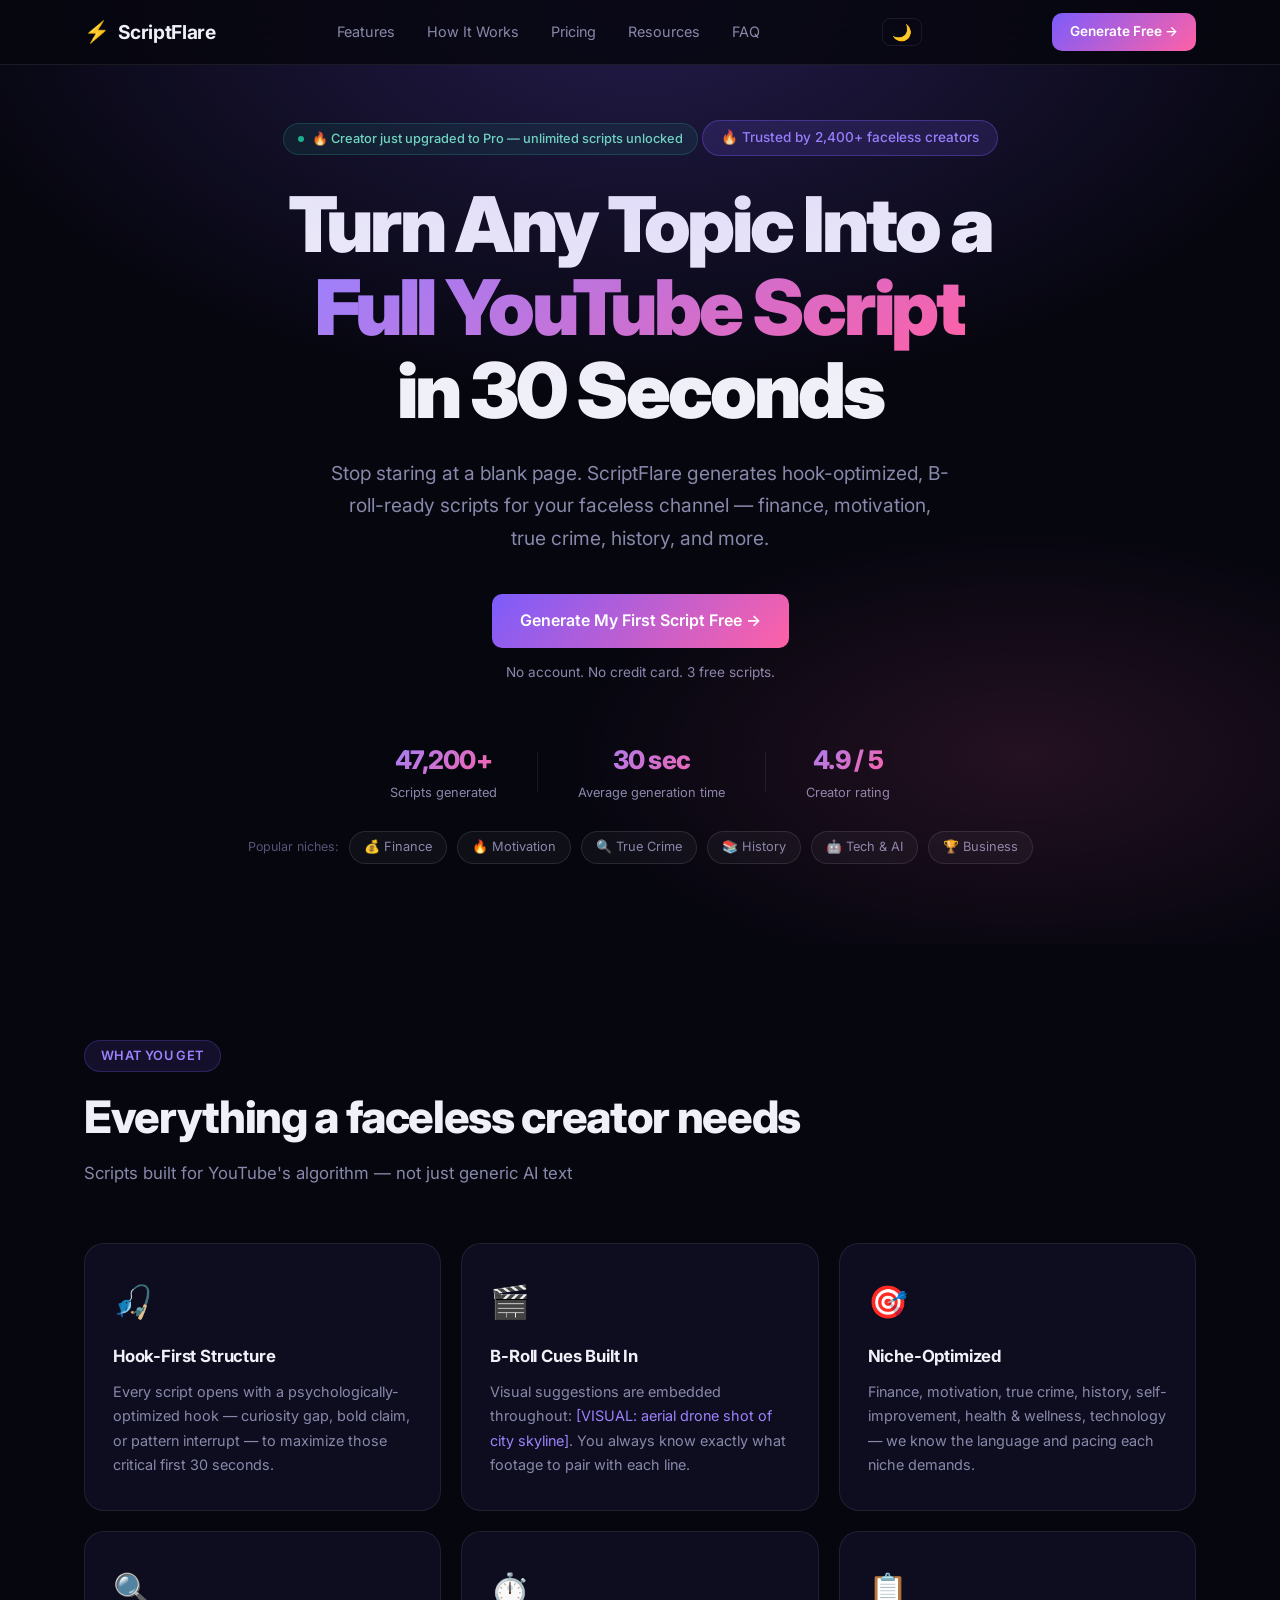
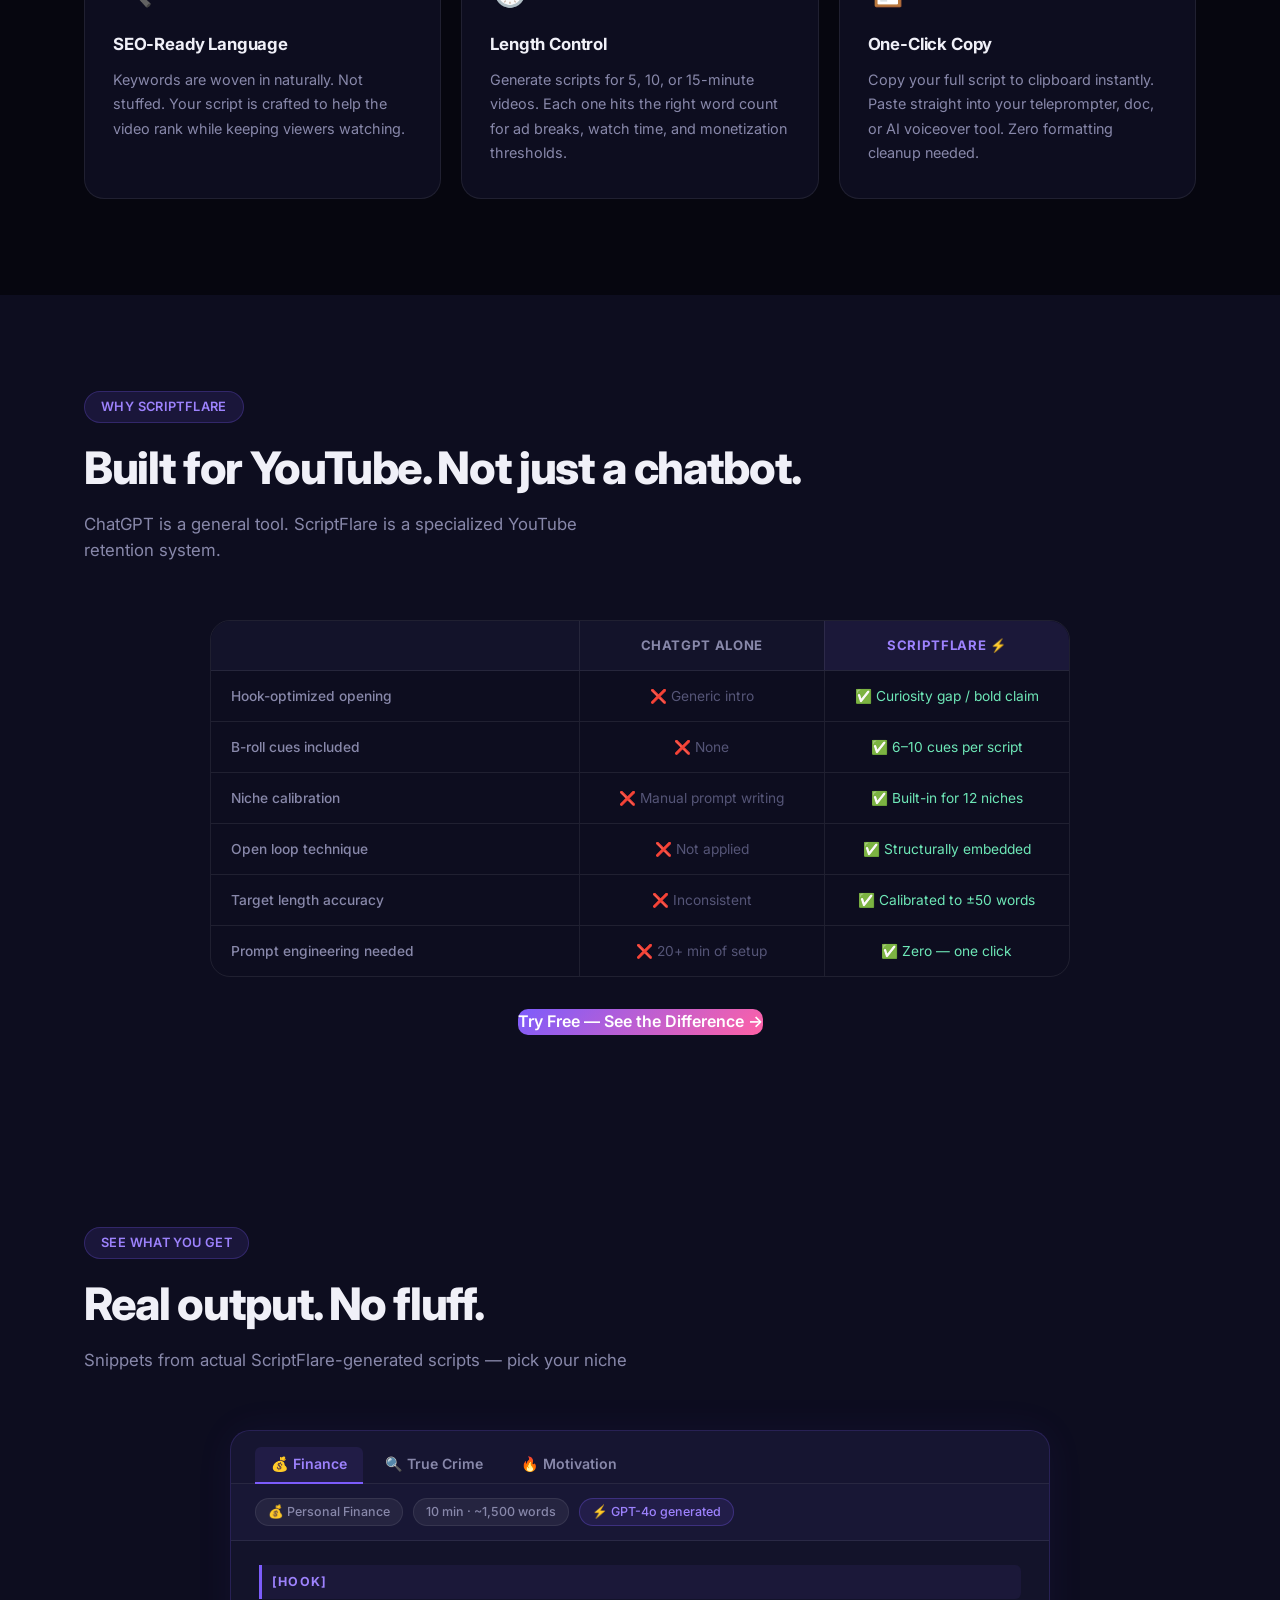
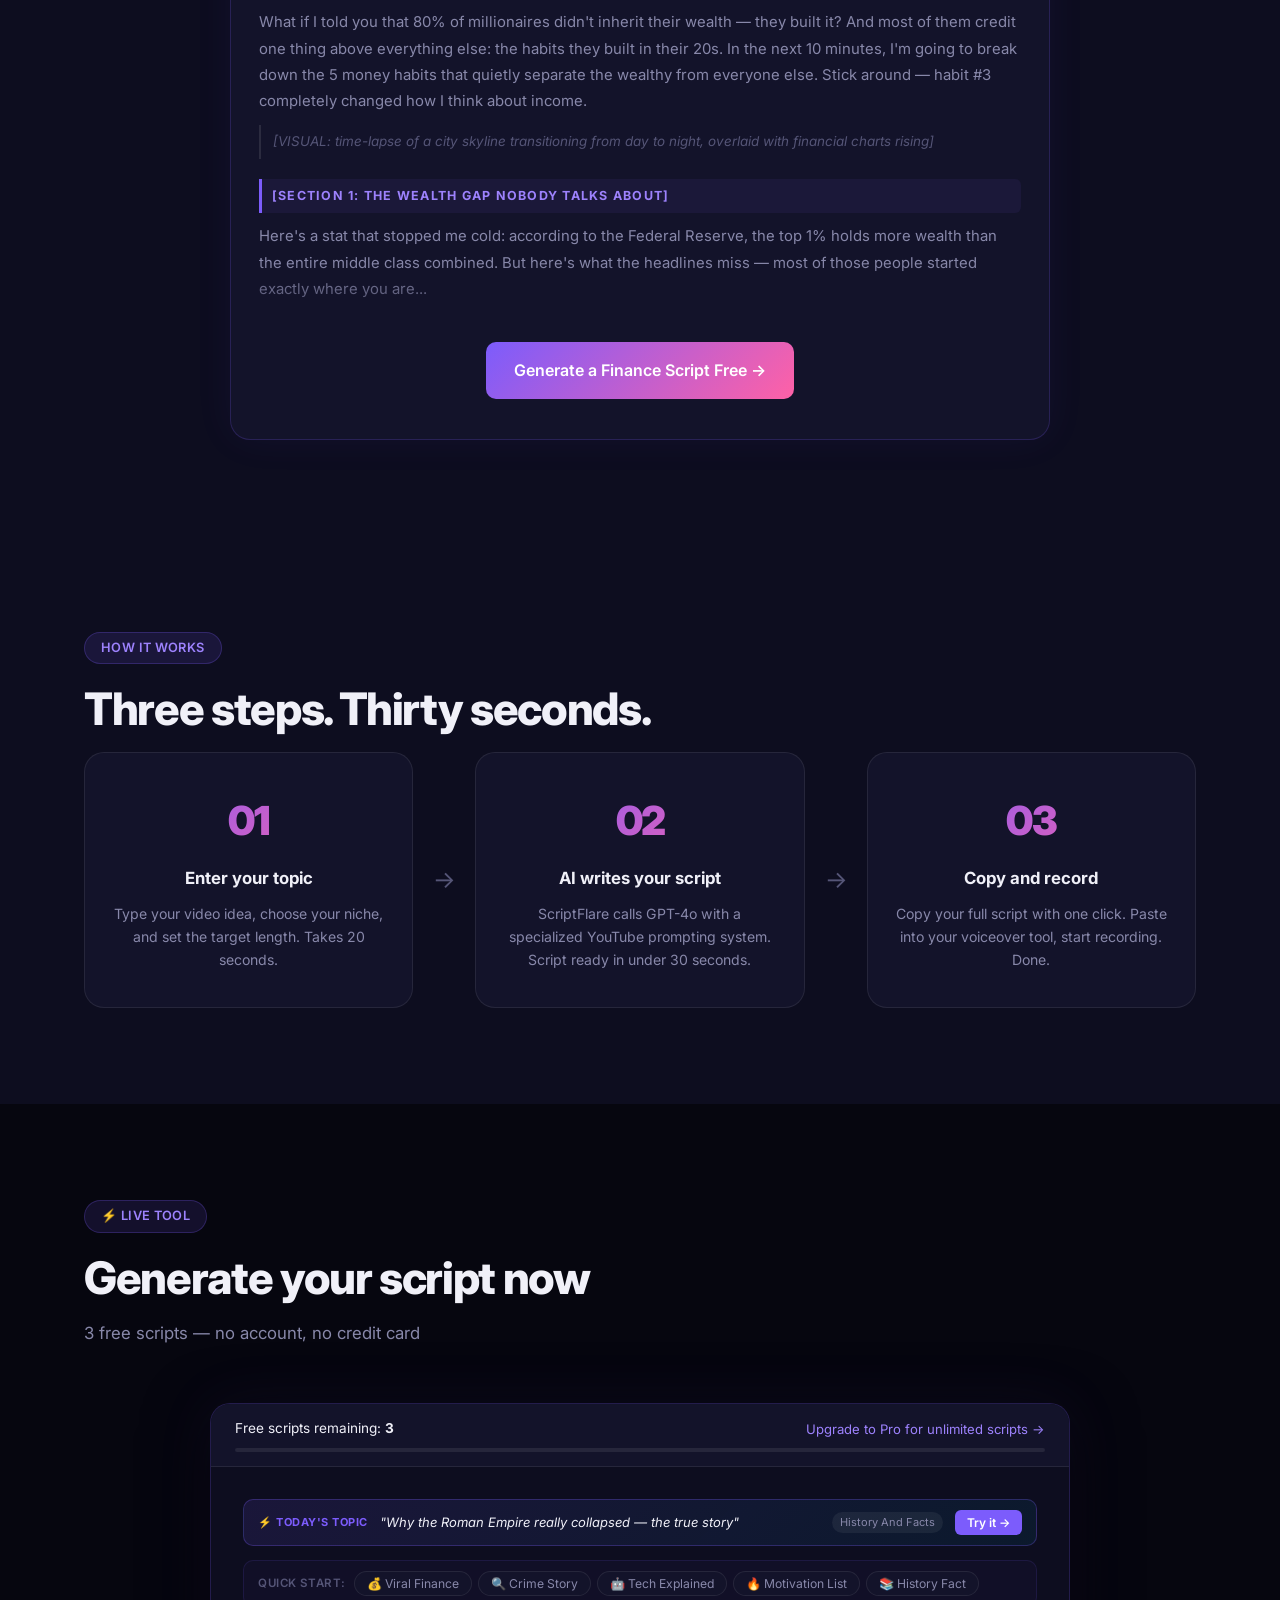
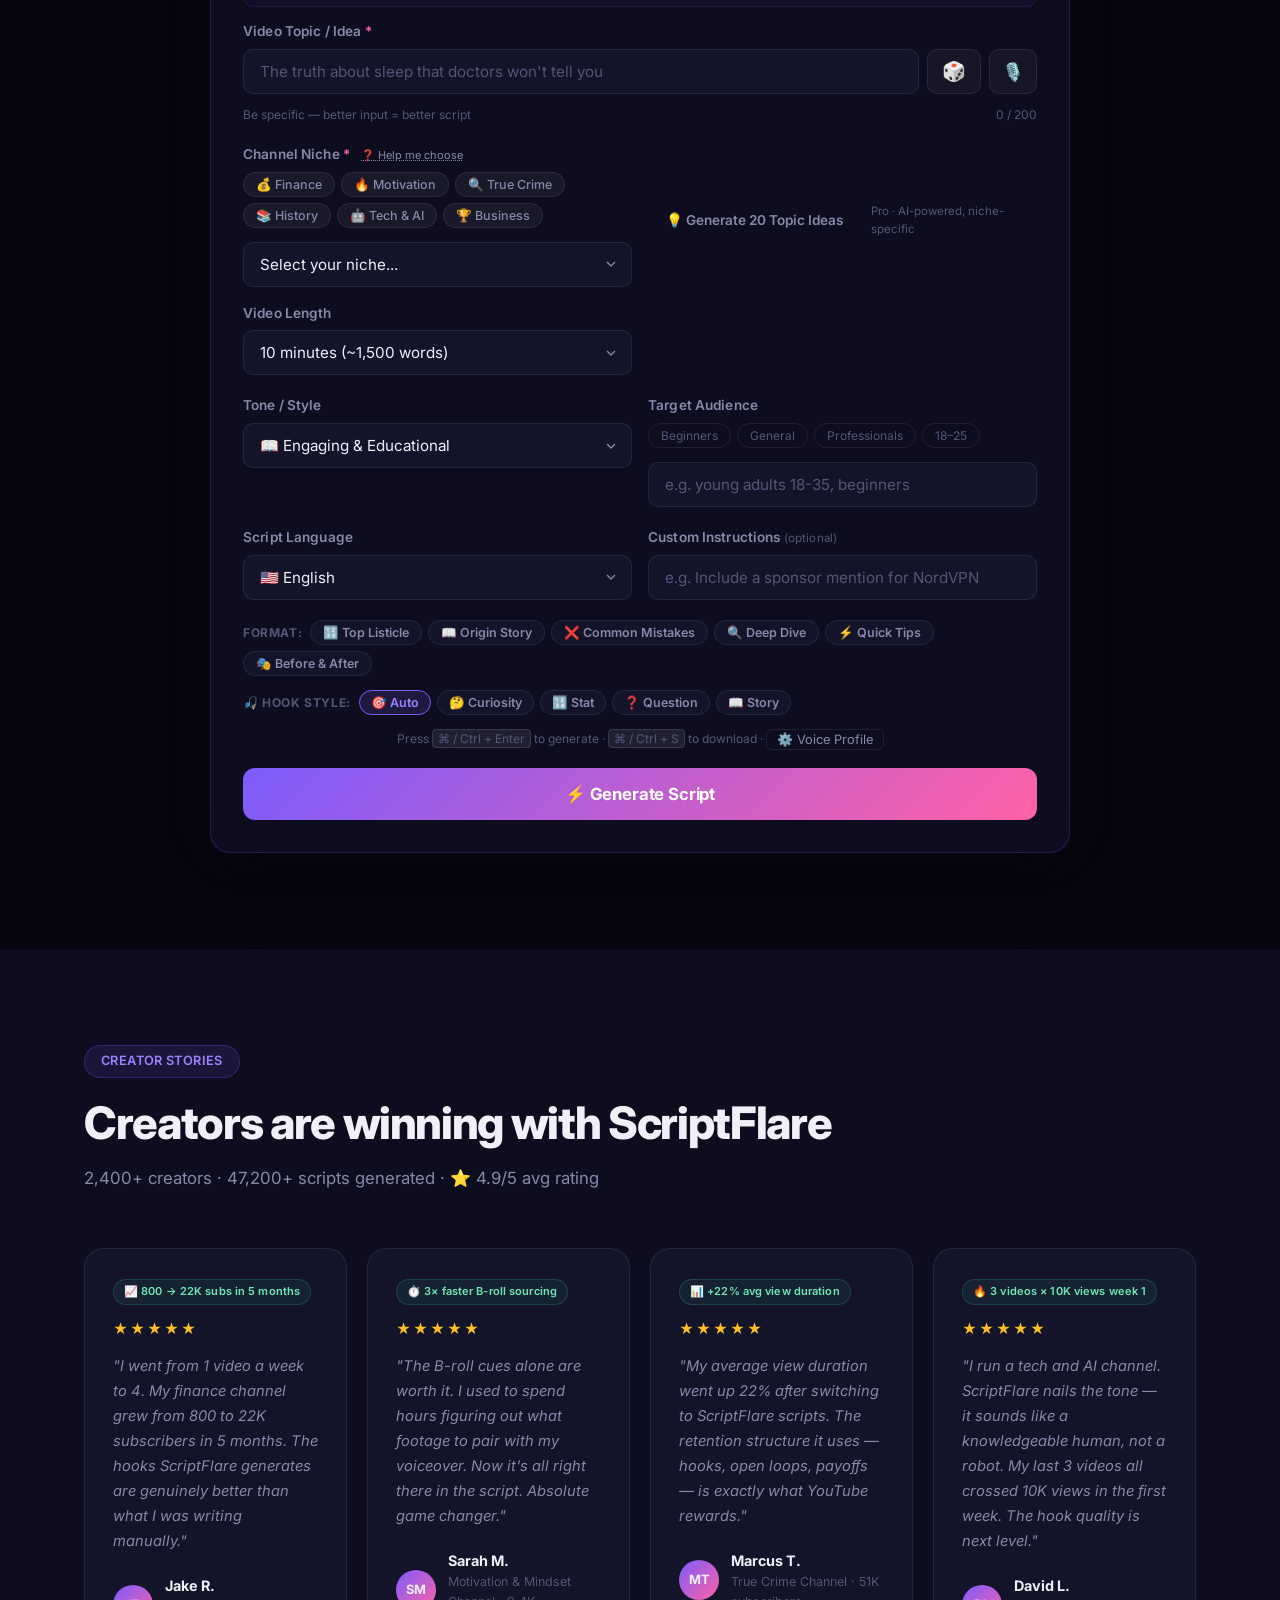
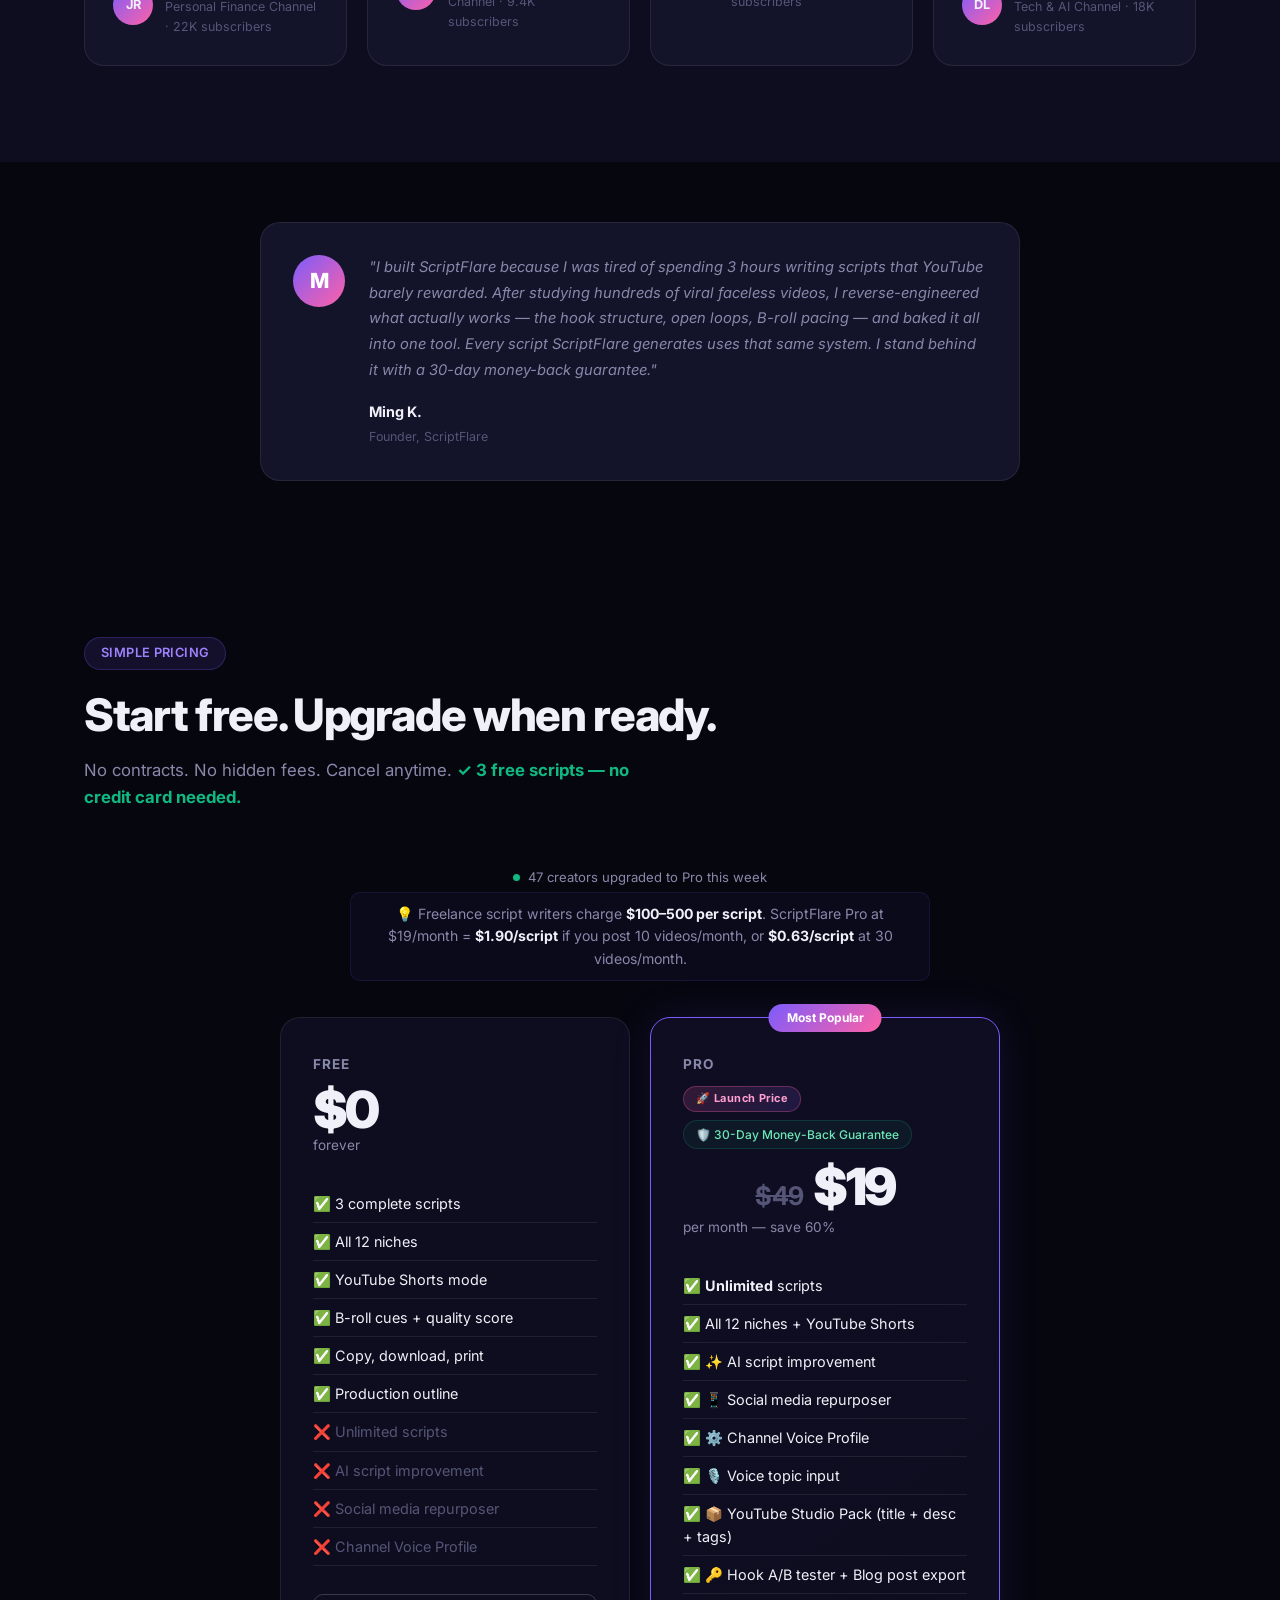
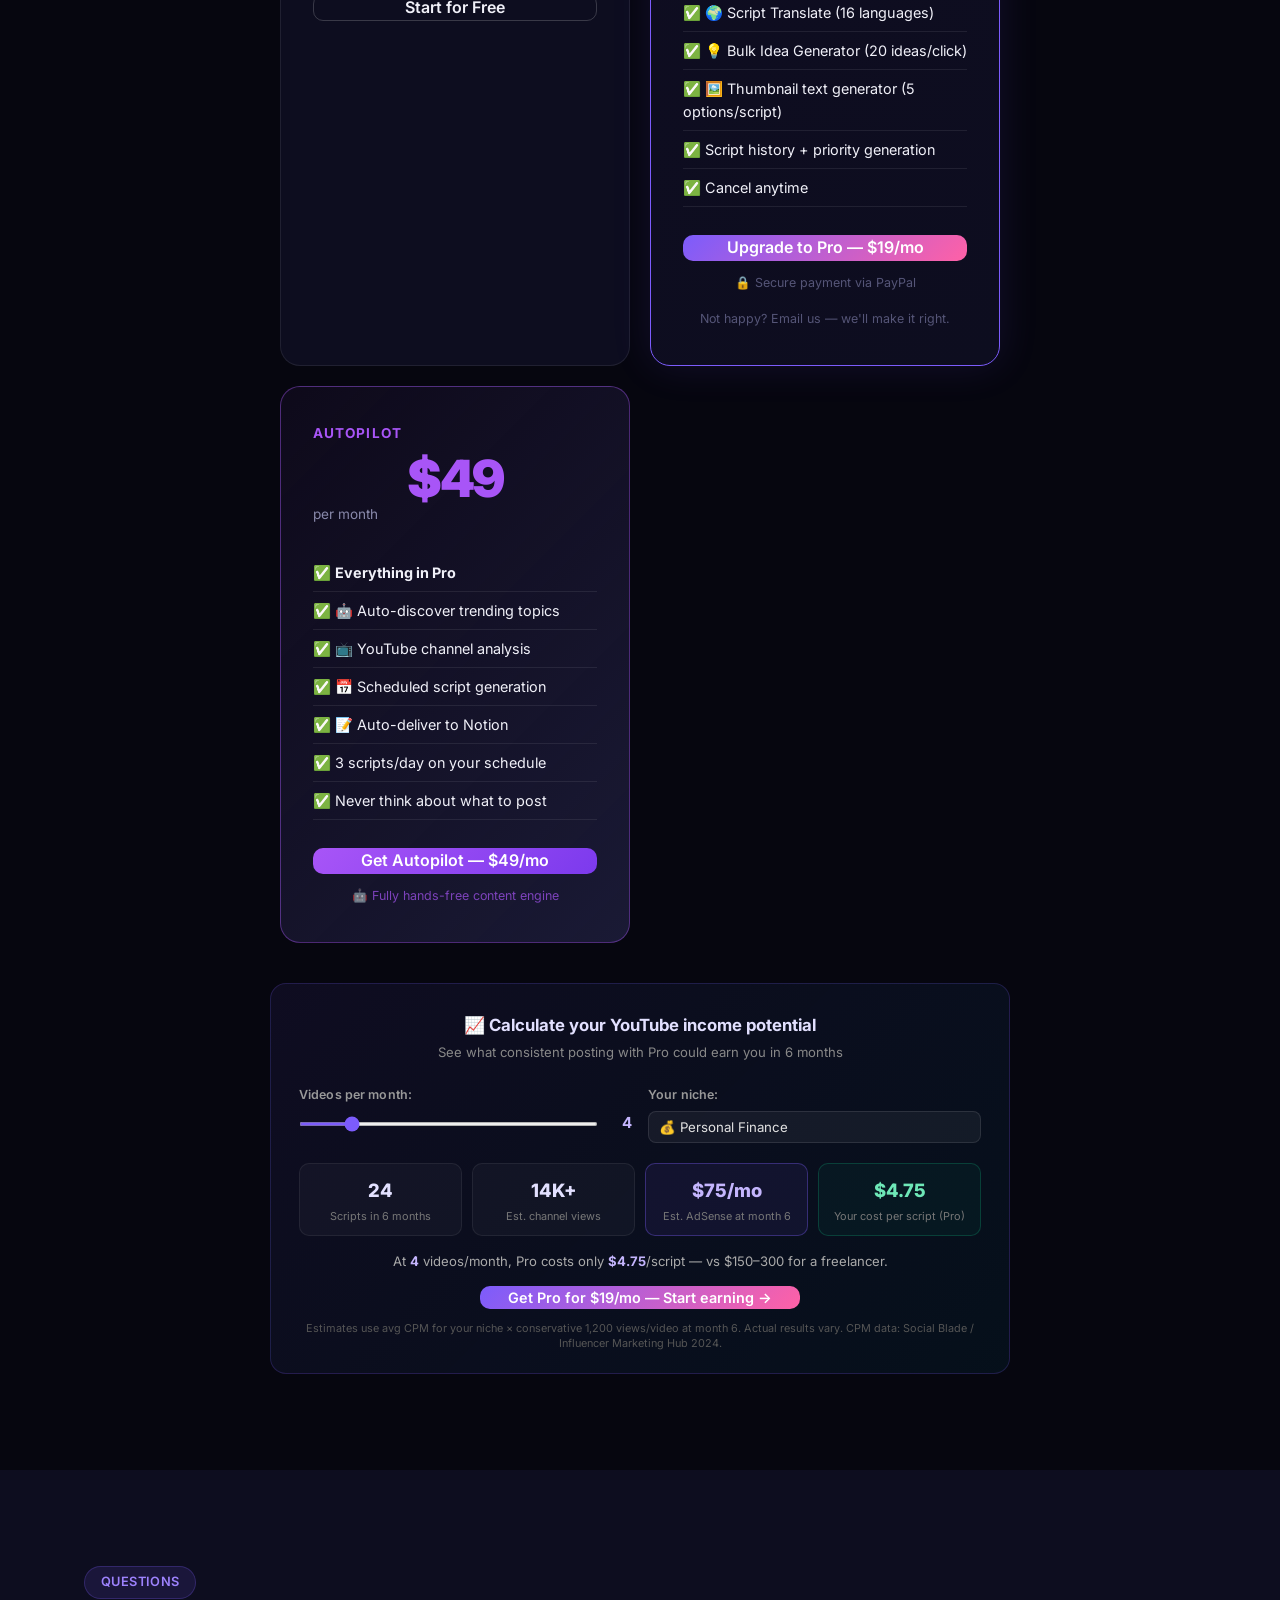
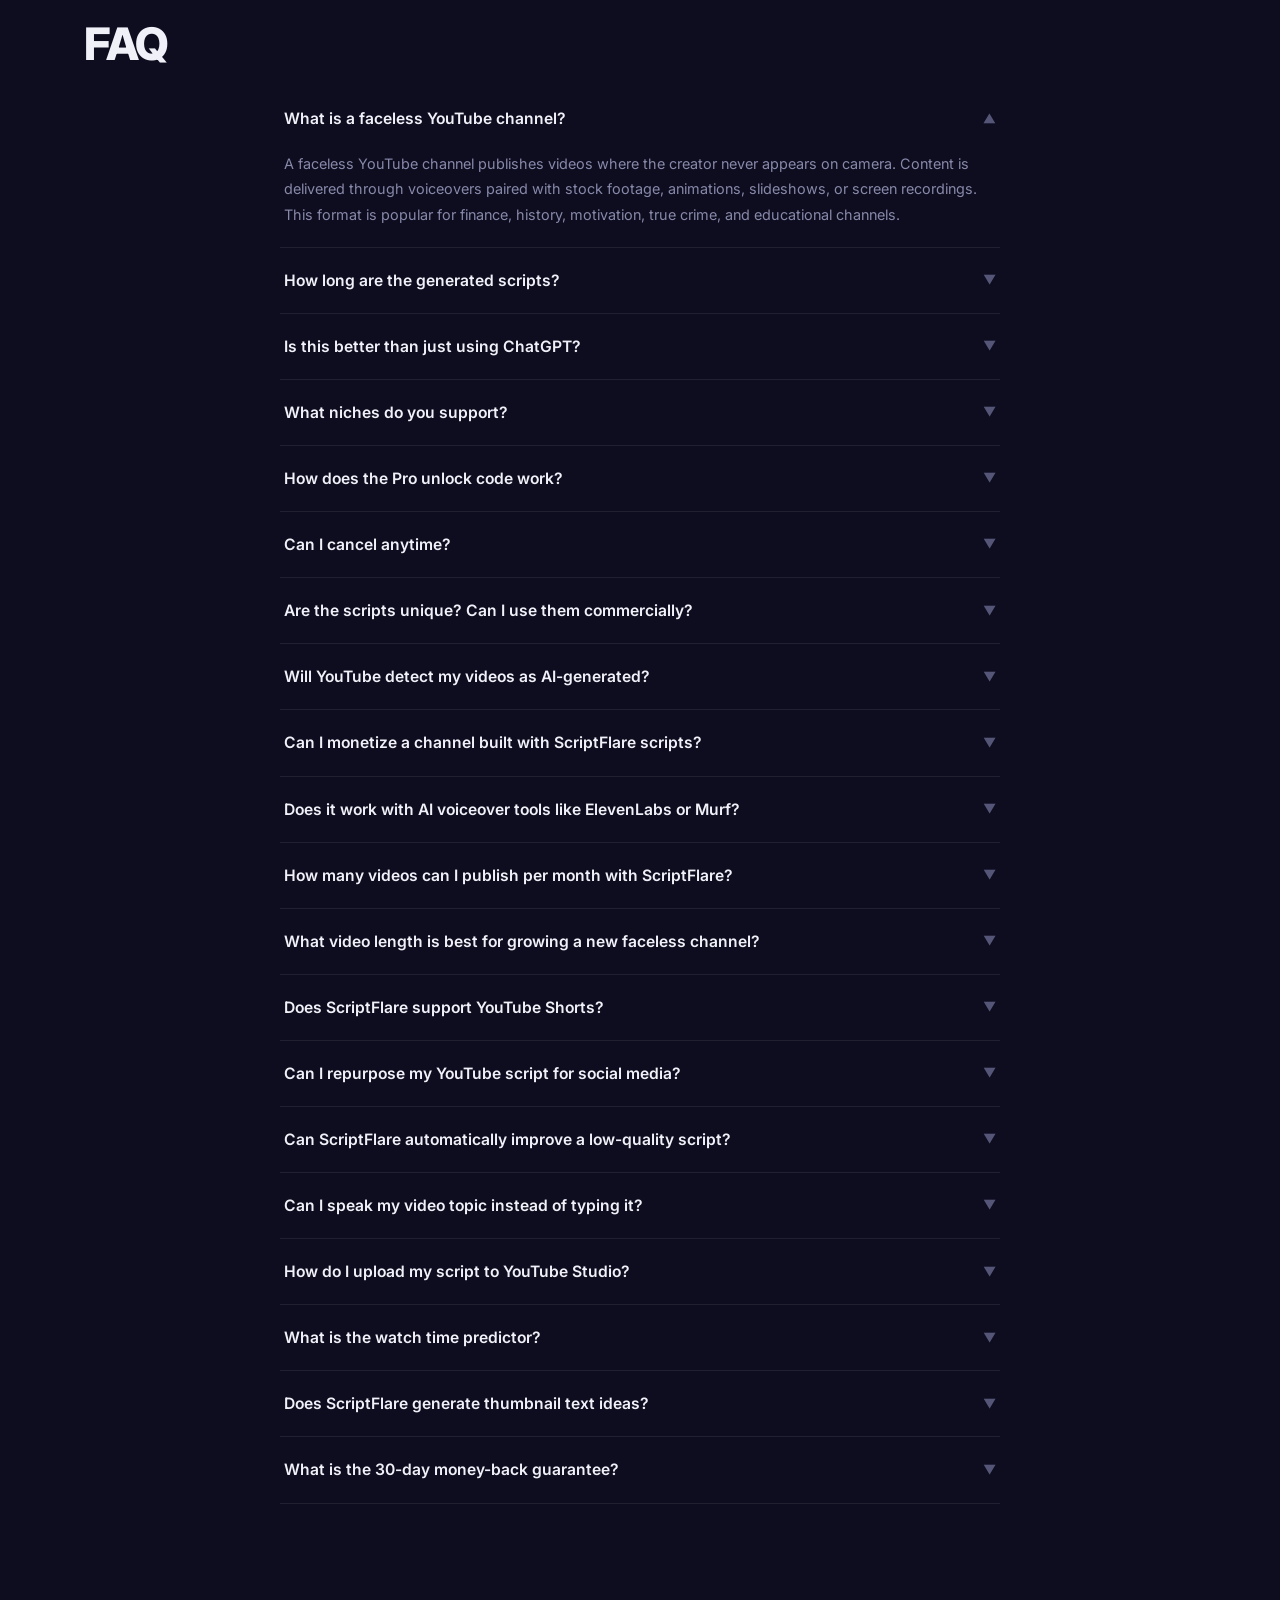
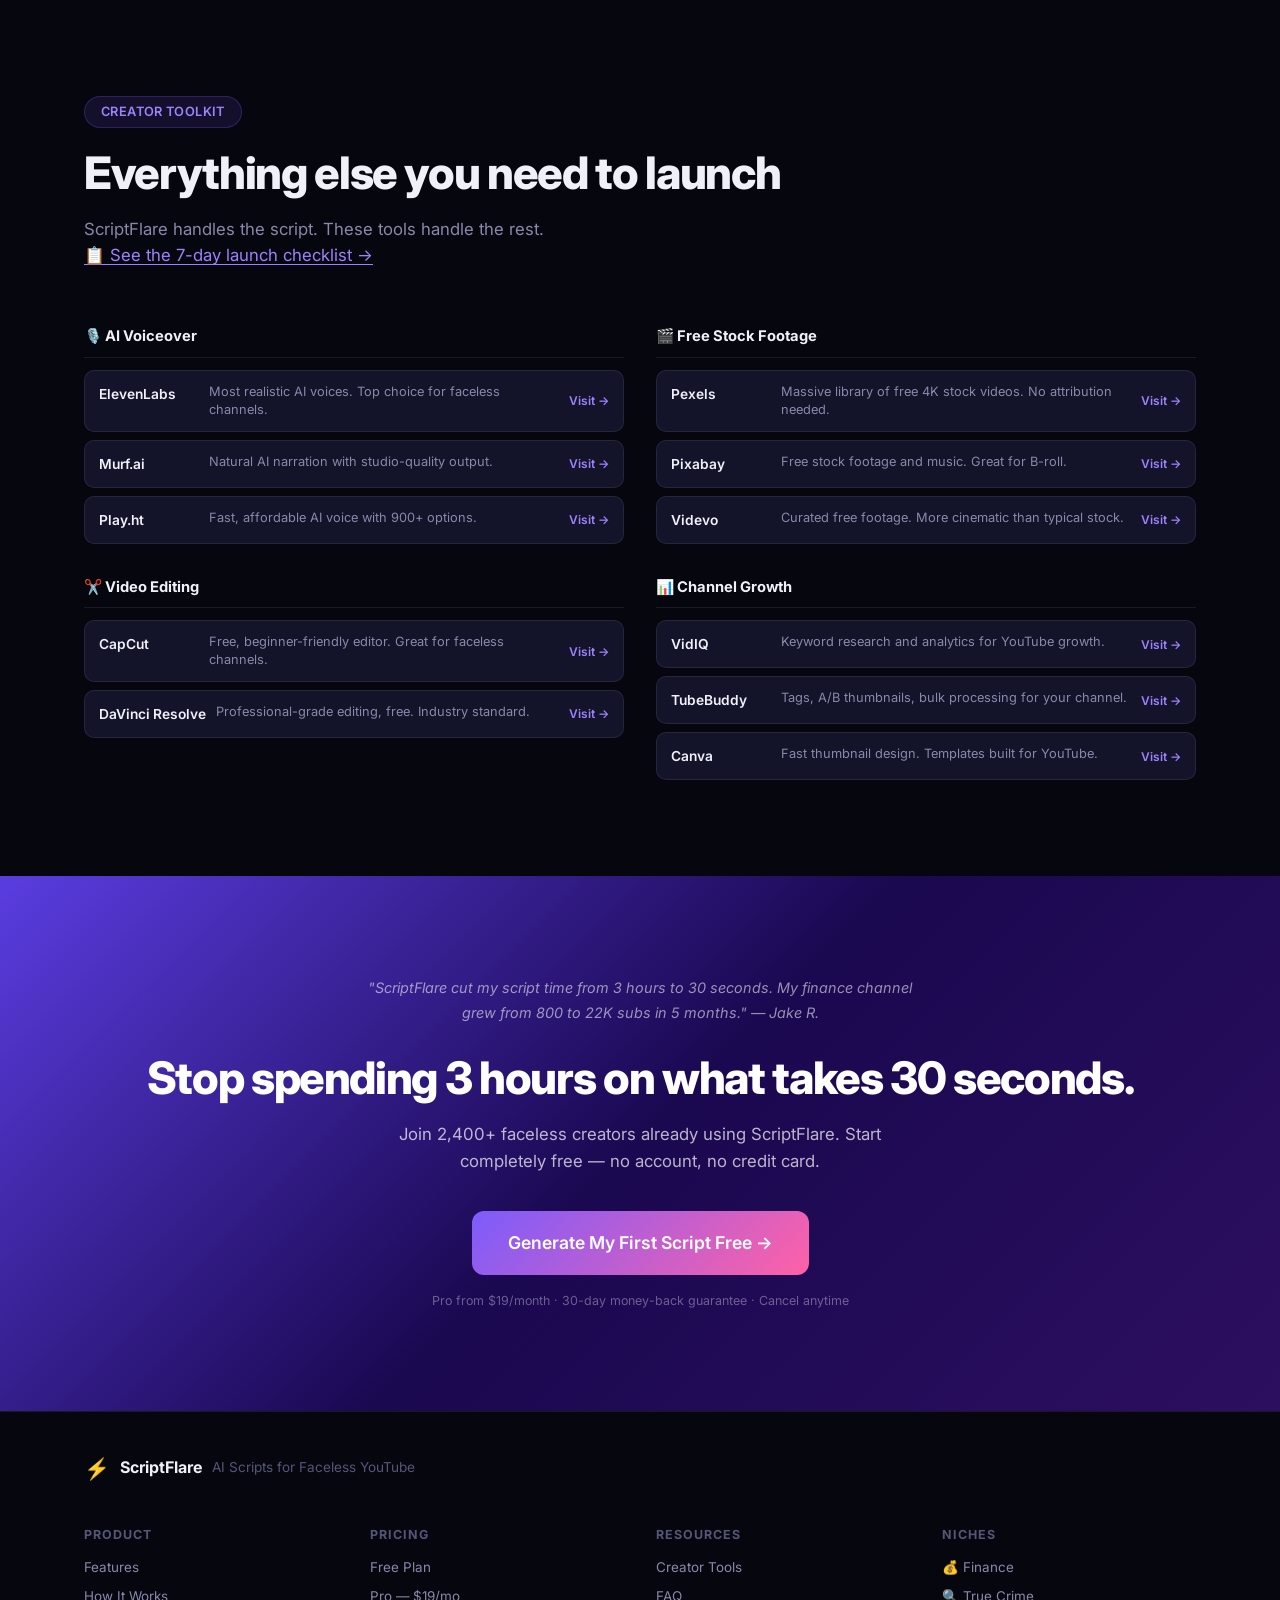
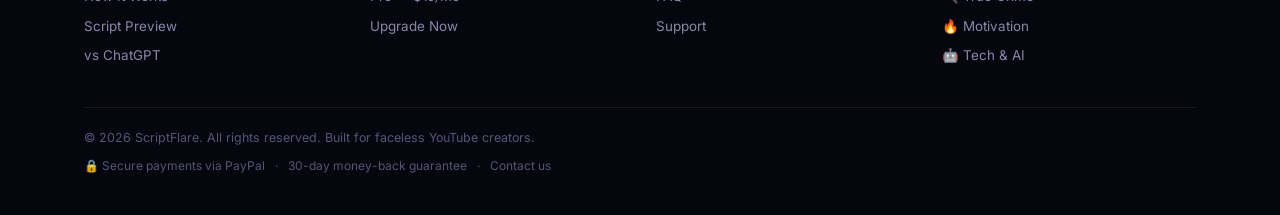
==== commit 610c74da: "Full upgrade funnel: Autopilot card, API-driven PayPal, plan-aware signup index.html: - Added Autopi" ====
--- a/index.html
+++ b/index.html
@@ -975,12 +975,33 @@
             <li>✅ Script history + priority generation</li>
             <li>✅ Cancel anytime</li>
           </ul>
-          <a href="#pay" id="paypal-btn-pro" class="btn btn-primary btn-block" onclick="showPayPal()">
+          <a href="#pay" id="paypal-btn-pro" class="btn btn-primary btn-block" onclick="showPayPal('pro')">
             Upgrade to Pro — $19/mo
           </a>
           <p class="plan-note">🔒 Secure payment via PayPal</p>
           <div class="pricing-countdown" id="pricing-countdown"></div>
           <p class="plan-note" style="margin-top: 6px; color: var(--text-faint);">Not happy? Email us — we'll make it right.</p>
+        </div>
+
+        <div class="pricing-card reveal reveal-delay-3" style="border-color: rgba(168,85,247,0.4); background: linear-gradient(135deg, rgba(168,85,247,0.05) 0%, var(--surface) 100%);">
+          <div class="plan-name" style="color:#a855f7;">Autopilot</div>
+          <div class="plan-price-row">
+            <span class="plan-price" style="color:#a855f7;">$49</span>
+          </div>
+          <div class="plan-period">per month</div>
+          <ul class="plan-features">
+            <li>✅ <strong>Everything in Pro</strong></li>
+            <li>✅ 🤖 Auto-discover trending topics</li>
+            <li>✅ 📺 YouTube channel analysis</li>
+            <li>✅ 📅 Scheduled script generation</li>
+            <li>✅ 📝 Auto-deliver to Notion</li>
+            <li>✅ 3 scripts/day on your schedule</li>
+            <li>✅ Never think about what to post</li>
+          </ul>
+          <a href="signup.html?plan=autopilot" class="btn btn-block" style="background:linear-gradient(135deg,#a855f7,#7c3aed);color:#fff;border:none;">
+            Get Autopilot — $49/mo
+          </a>
+          <p class="plan-note" style="color:rgba(168,85,247,0.7);">🤖 Fully hands-free content engine</p>
         </div>
       </div>
 
@@ -1036,27 +1057,26 @@
           <div class="roi-verdict" id="roi-verdict">
             At <strong id="roi-v-videos">4</strong> videos/month, Pro costs only <strong id="roi-v-cost">$4.75</strong>/script — vs $150–300 for a freelancer.
           </div>
-          <a href="#pricing" class="btn btn-primary roi-cta-btn" onclick="showPayPal()">Get Pro for $19/mo — Start earning →</a>
+          <a href="#pricing" class="btn btn-primary roi-cta-btn" onclick="showPayPal('pro')">Get Pro for $19/mo — Start earning →</a>
           <div class="roi-disclaimer">Estimates use avg CPM for your niche × conservative 1,200 views/video at month 6. Actual results vary. CPM data: Social Blade / Influencer Marketing Hub 2024.</div>
         </div>
       </div>
 
-      <!-- PayPal Payment Box (shown on click) -->
+      <!-- Upgrade CTA box (shown as fallback) -->
       <div class="paypal-box hidden" id="paypal-box">
-        <h3>Complete Your Pro Upgrade</h3>
-        <p>Subscribe for $19/month via PayPal — secure, cancel anytime.</p>
-        <div id="paypal-button-container" class="paypal-btn-wrap">
-          <a href="https://www.paypal.com/cgi-bin/webscr?cmd=_xclick-subscriptions&business=liumingkai1207%40gmail.com&lc=US&item_name=ScriptFlare%20Pro&item_number=SFPRO&no_note=1&no_shipping=1&currency_code=USD&a3=19.00&p3=1&t3=M&src=1&sra=1&bn=PP-SubscriptionsBF" target="_blank" rel="noopener noreferrer" class="btn btn-paypal btn-lg">
-            💳 Pay $19/month via PayPal
+        <h3>Create a Free Account to Upgrade</h3>
+        <p>Sign up for free, then upgrade to Pro or Autopilot in one click. Your tier activates instantly after PayPal payment.</p>
+        <div id="paypal-button-container" class="paypal-btn-wrap" style="display:flex;gap:12px;flex-wrap:wrap;justify-content:center;">
+          <a href="signup.html?plan=pro" class="btn btn-primary btn-lg">
+            🚀 Create Account &amp; Upgrade — $19/mo
           </a>
         </div>
         <div class="paypal-steps">
-          <div class="paypal-step"><span class="step-num-small">1</span> Complete payment on PayPal</div>
-          <div class="paypal-step"><span class="step-num-small">2</span> Email <strong>liumingkai1207@gmail.com</strong><button class="copy-email-btn" onclick="copyPaypalEmail(this)" title="Copy email">Copy</button> — subject: "ScriptFlare Pro" + your PayPal email</div>
-          <div class="paypal-step"><span class="step-num-small">3</span> ⏱ Receive your unlock code within <strong>1 hour</strong></div>
-          <div class="paypal-step"><span class="step-num-small">4</span> Enter code in the generator above → unlimited scripts instantly</div>
-        </div>
-        <p class="paypal-guarantee">🔒 Not satisfied? Email us within 30 days and we'll refund you, no questions asked.</p>
+          <div class="paypal-step"><span class="step-num-small">1</span> Create your free ScriptFlare account</div>
+          <div class="paypal-step"><span class="step-num-small">2</span> Go to Account → click "Upgrade to Pro"</div>
+          <div class="paypal-step"><span class="step-num-small">3</span> Complete PayPal payment — tier activates automatically</div>
+        </div>
+        <p class="paypal-guarantee">🔒 Not satisfied? Email us within 30 days — full refund, no questions asked.</p>
       </div>
     </div>
   </section>
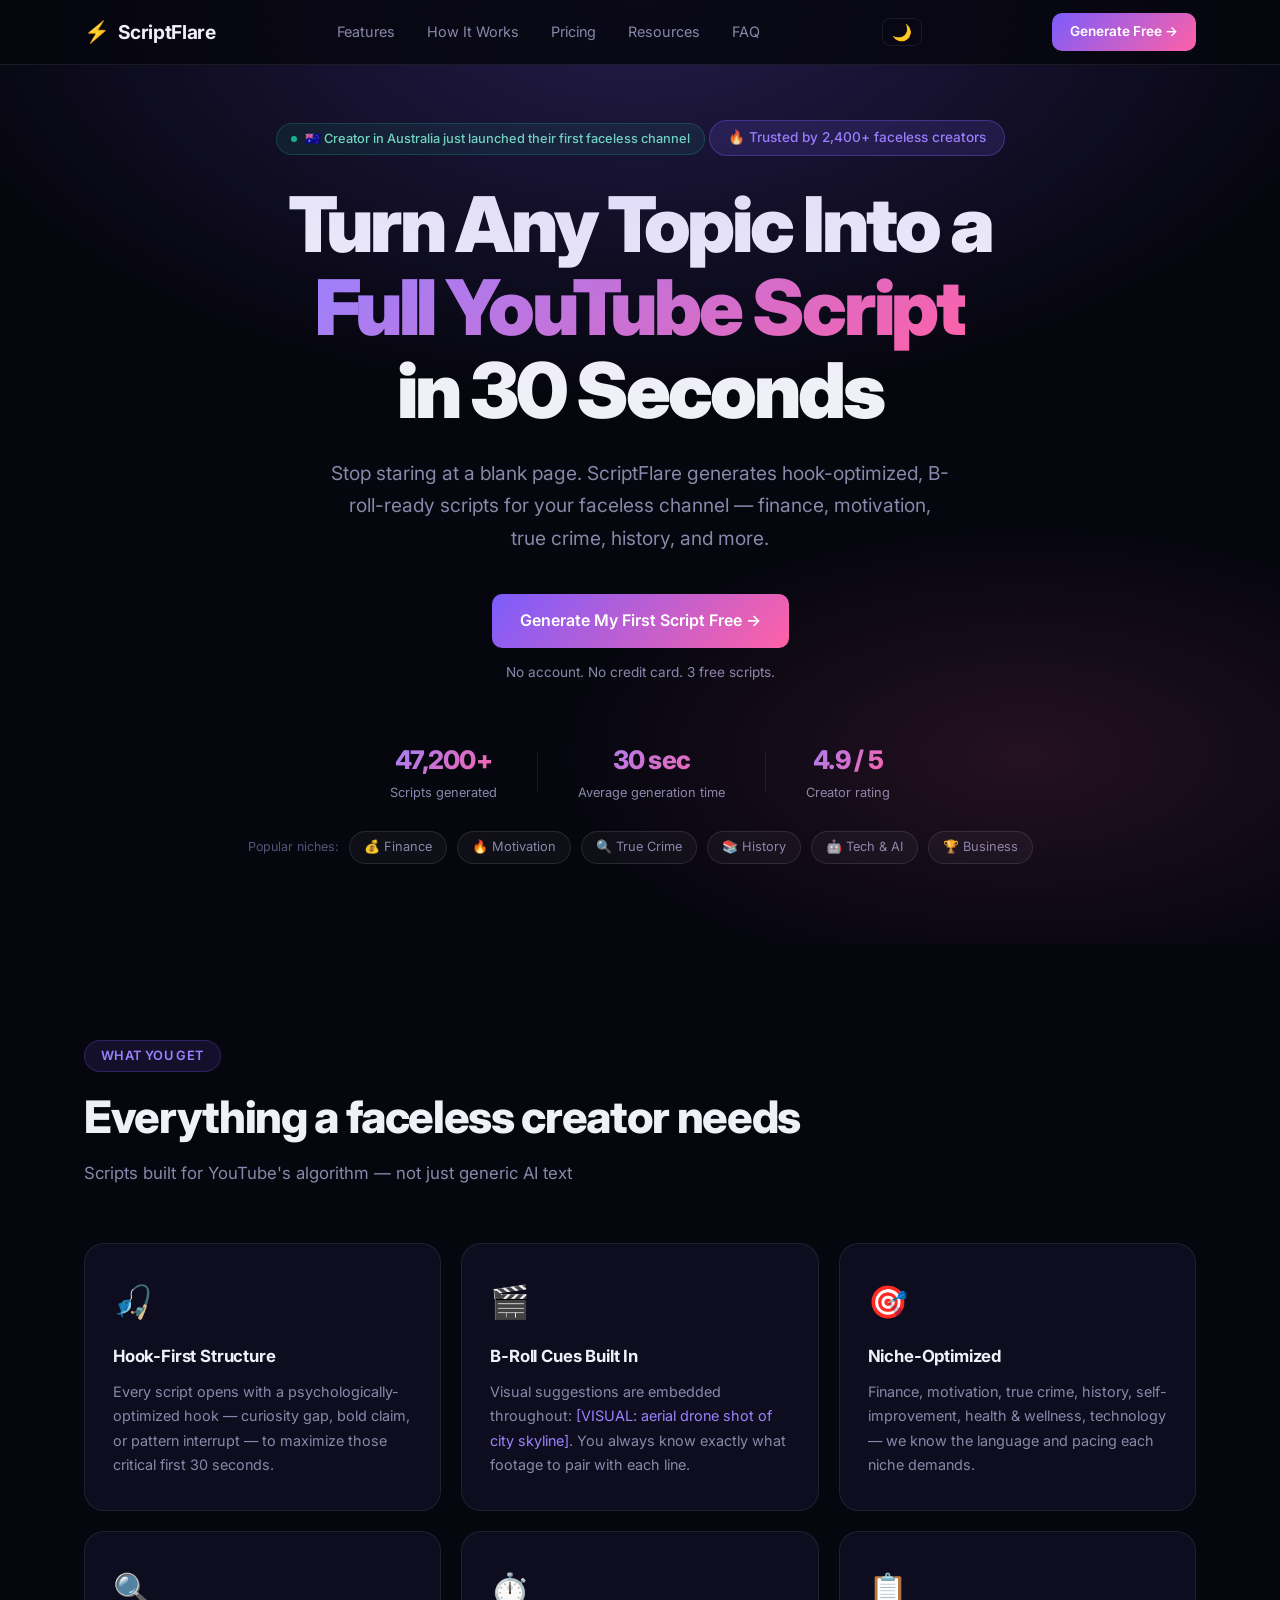
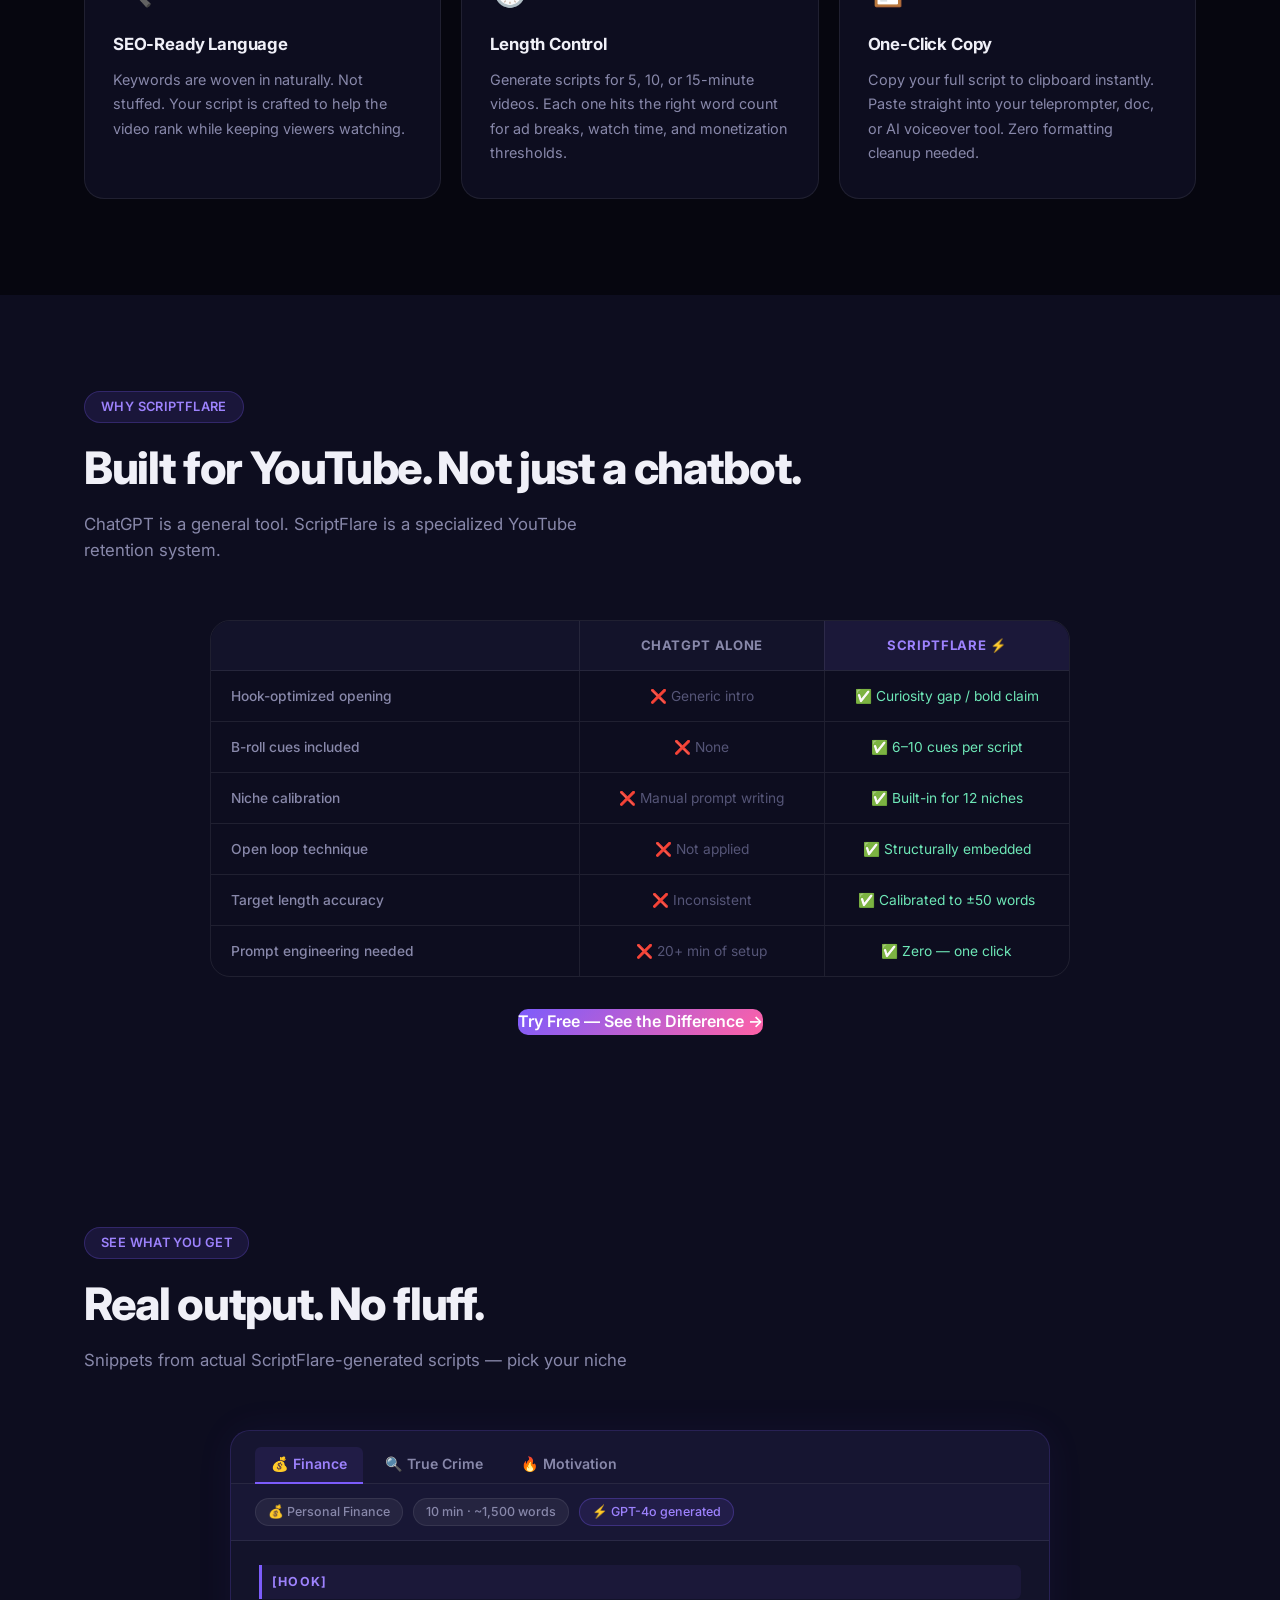
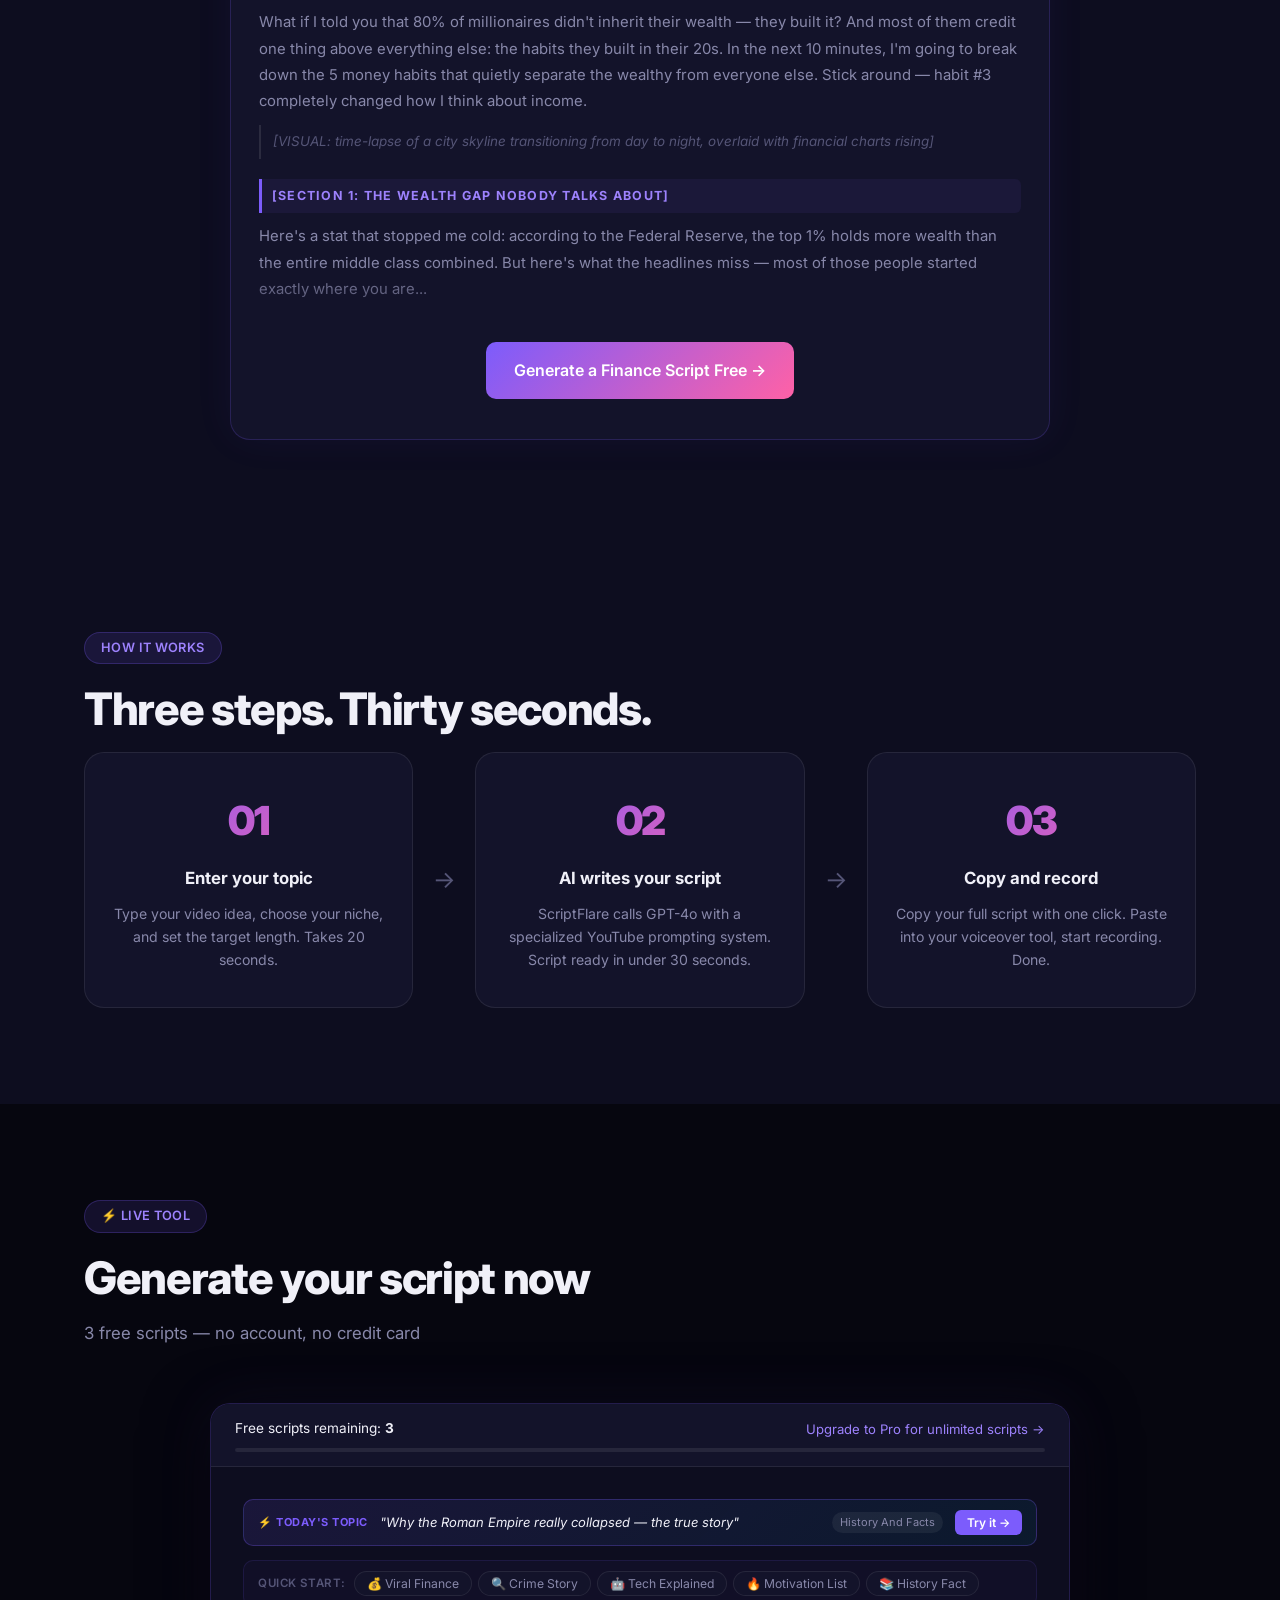
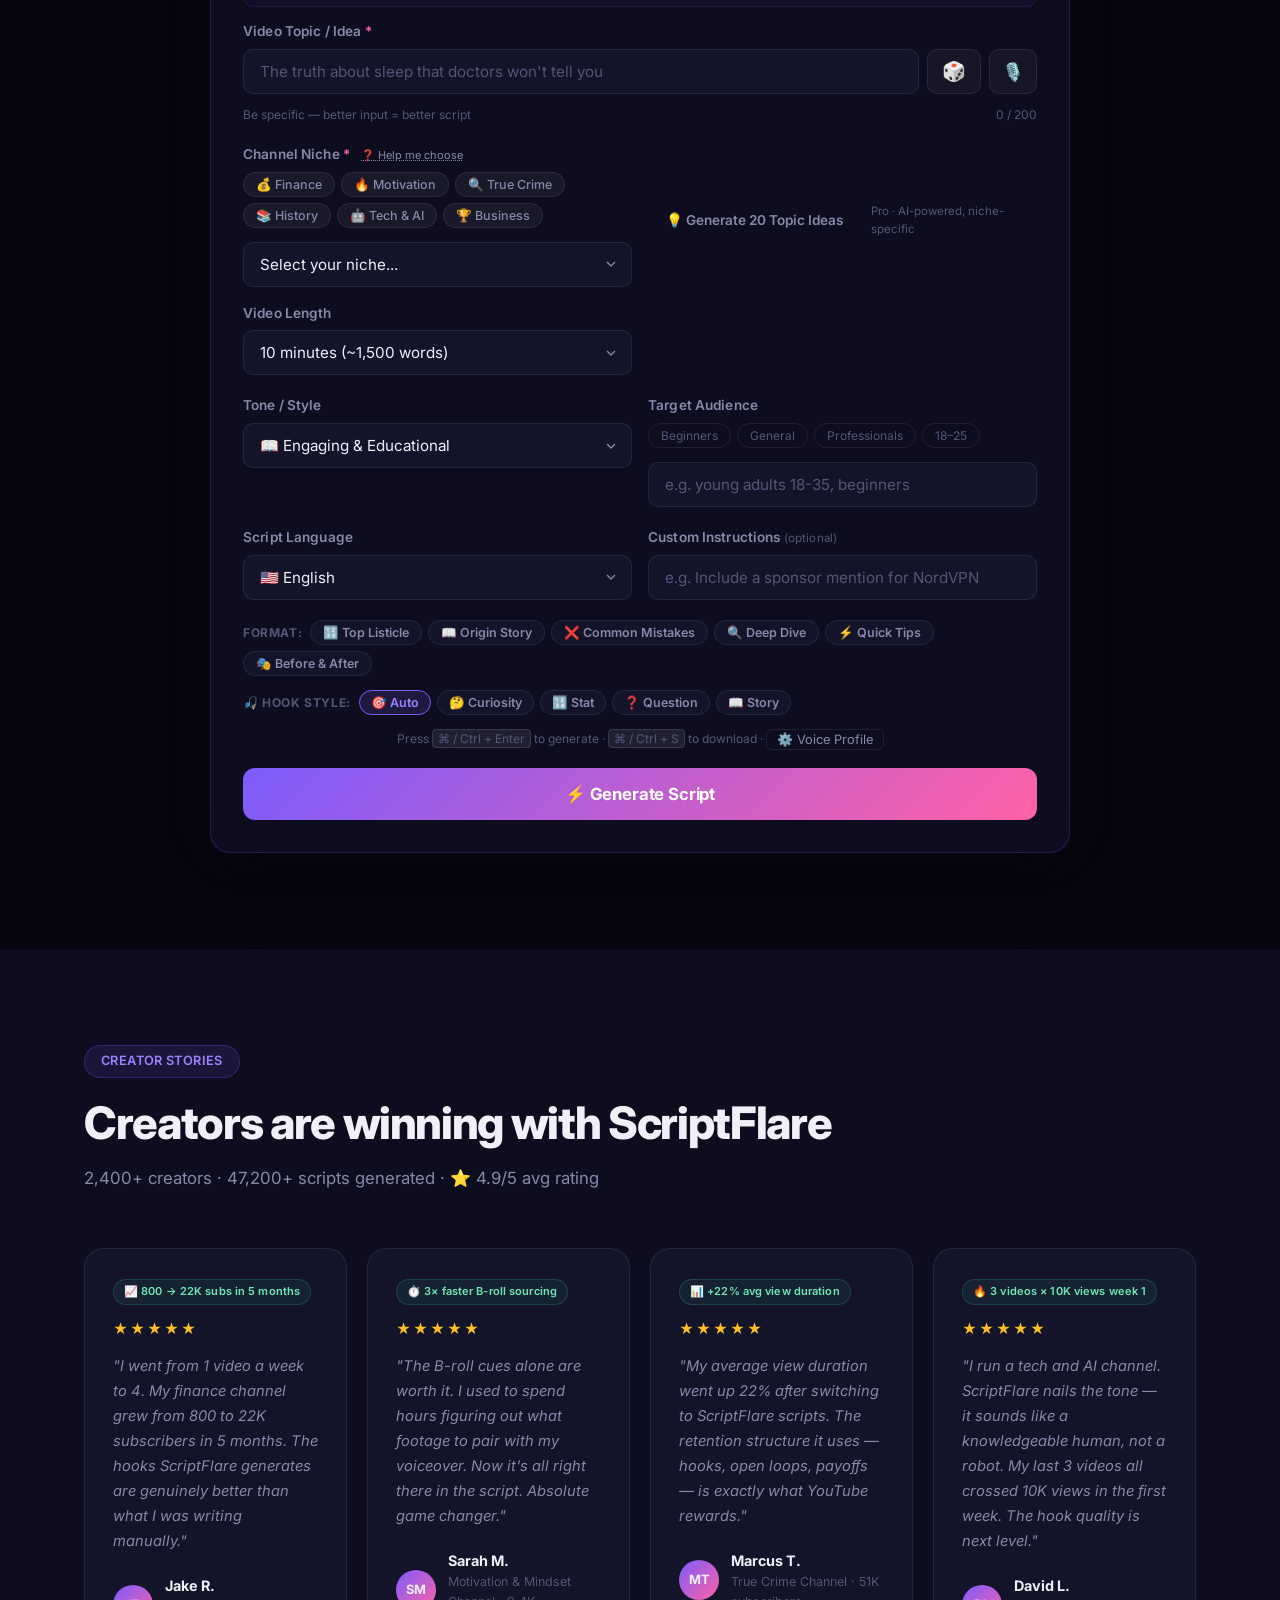
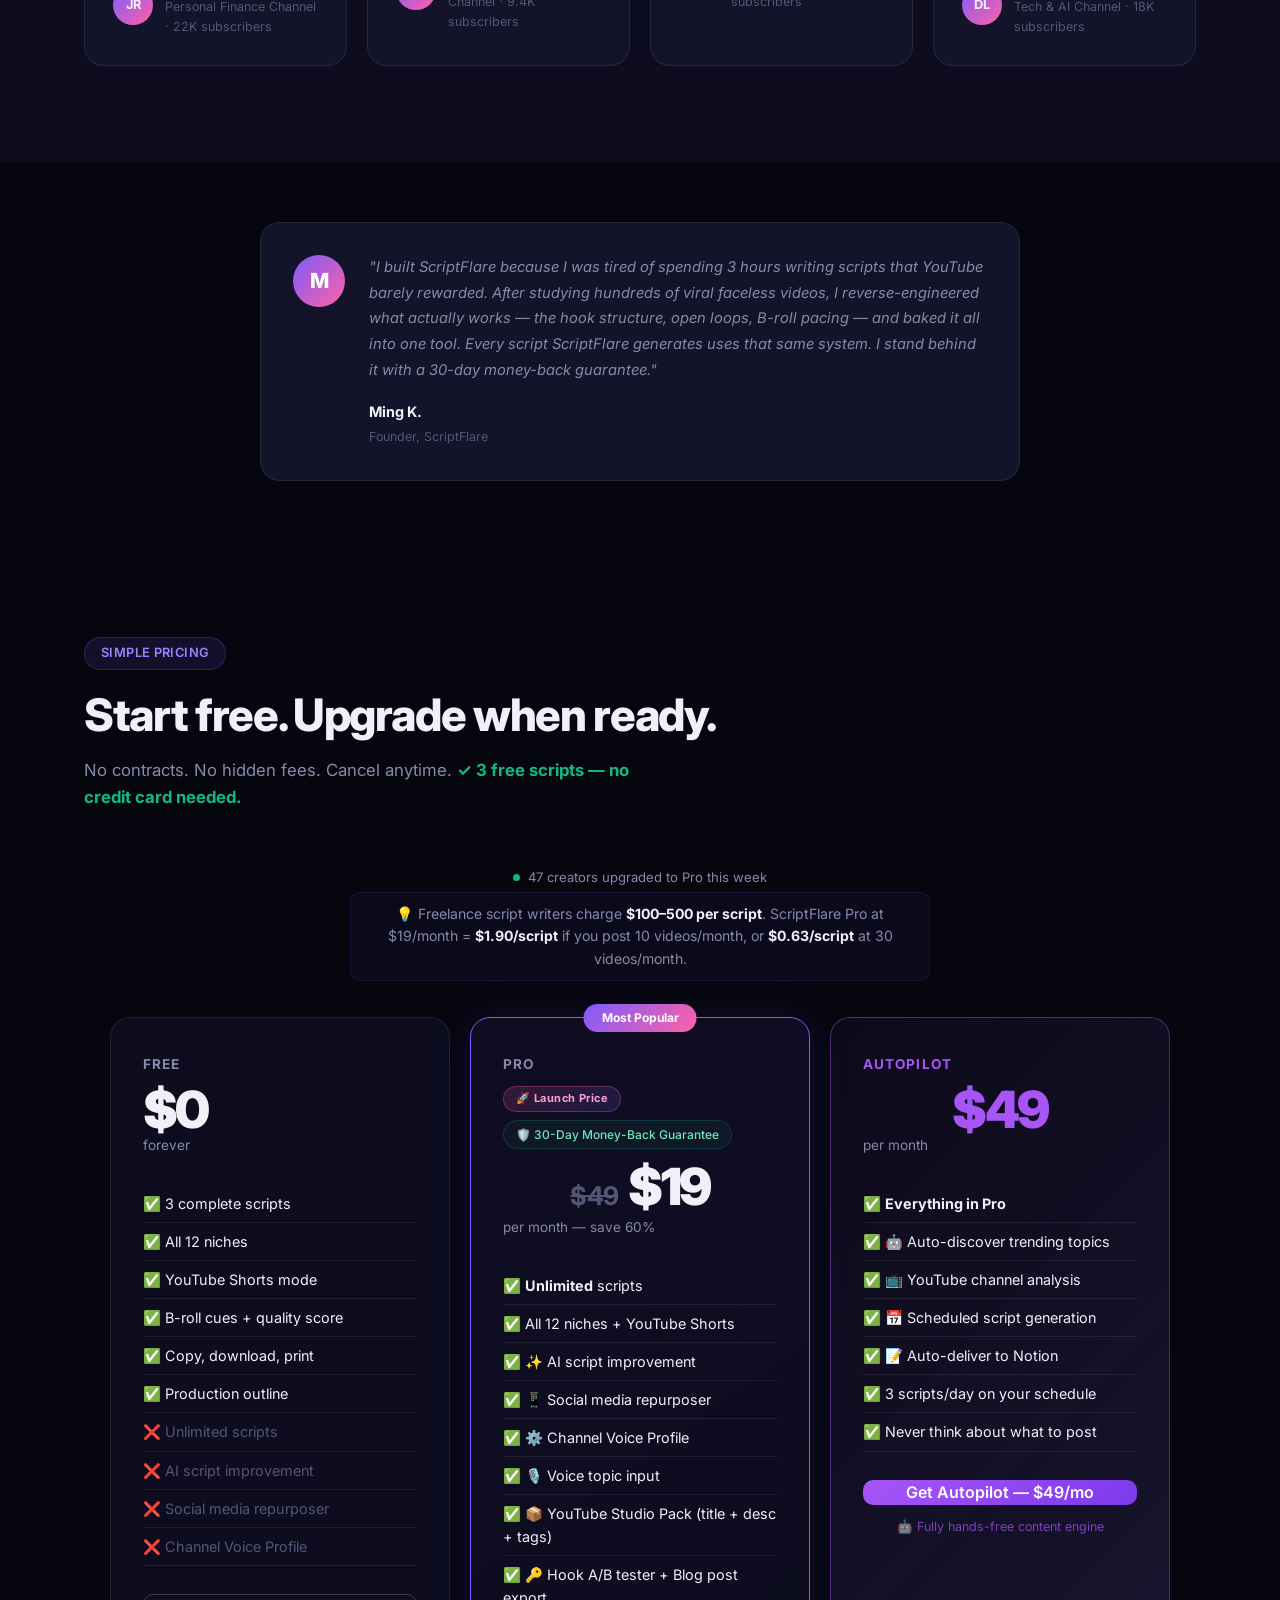
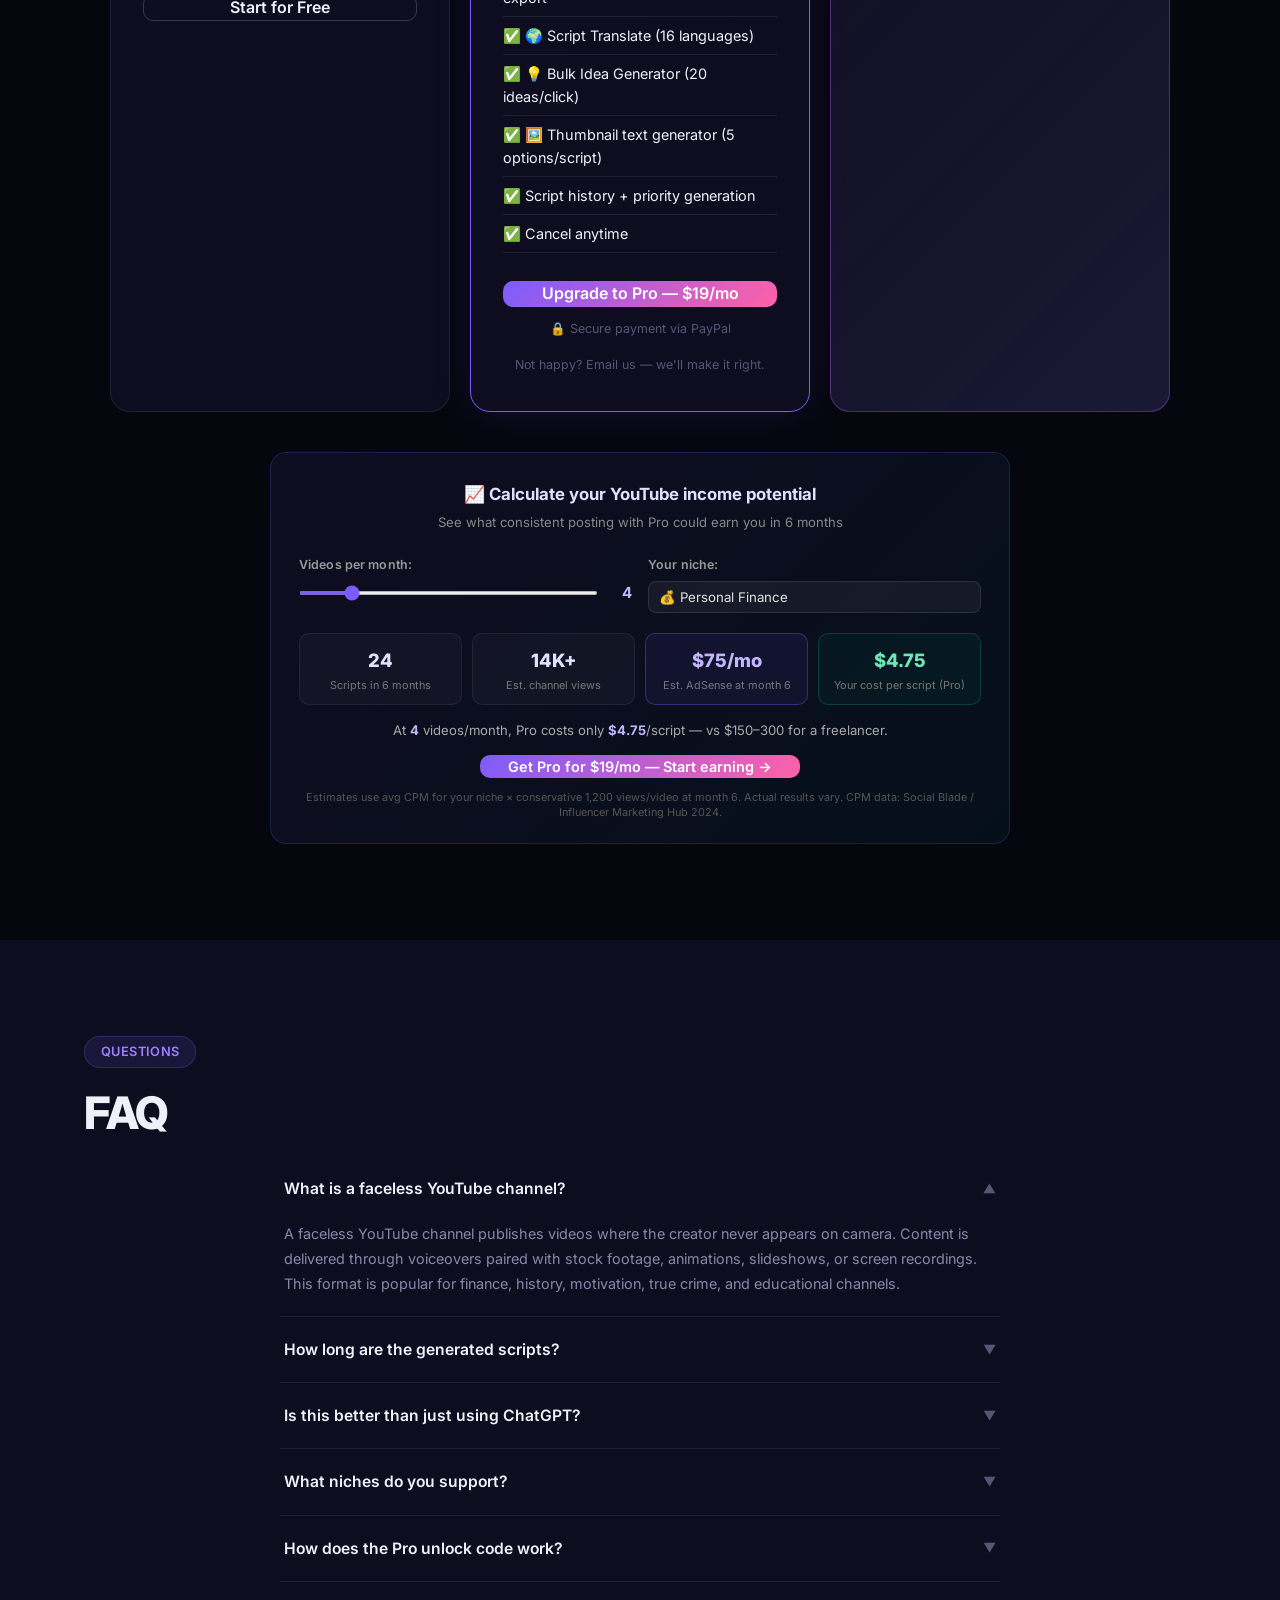
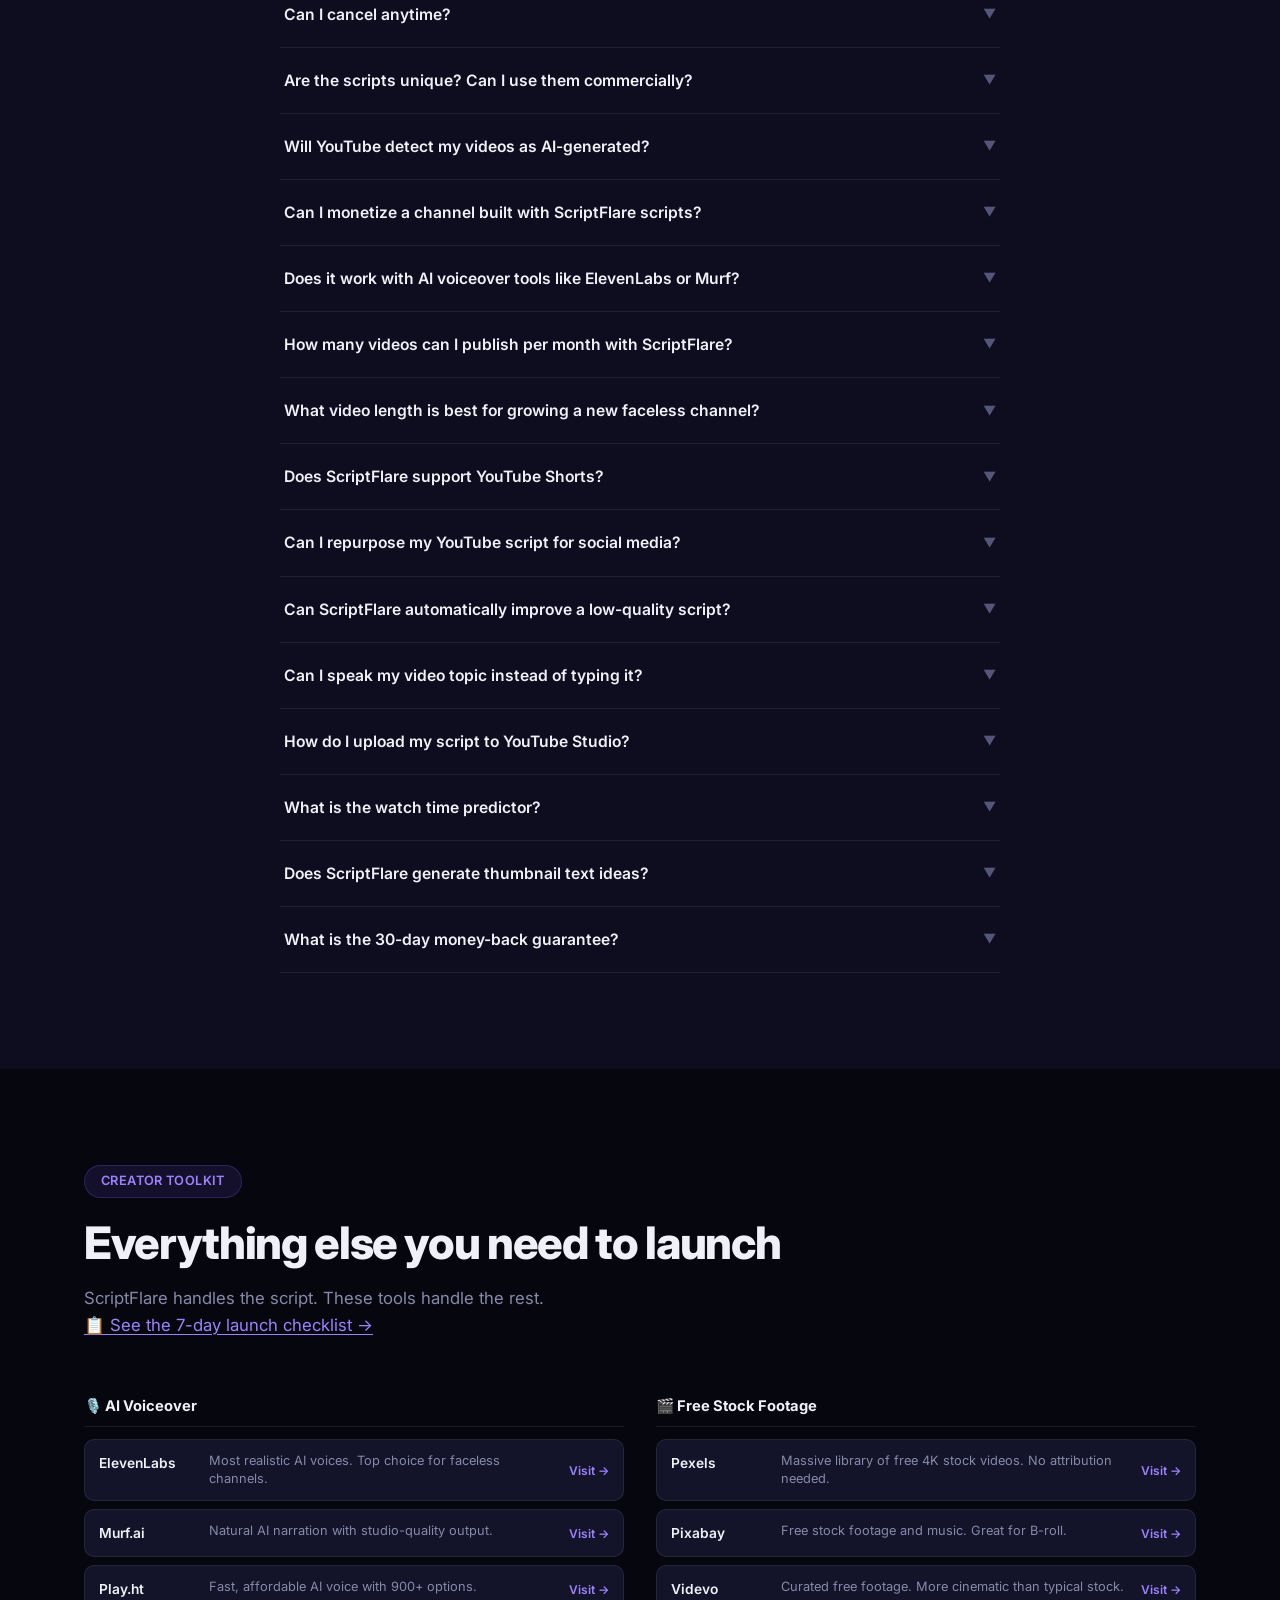
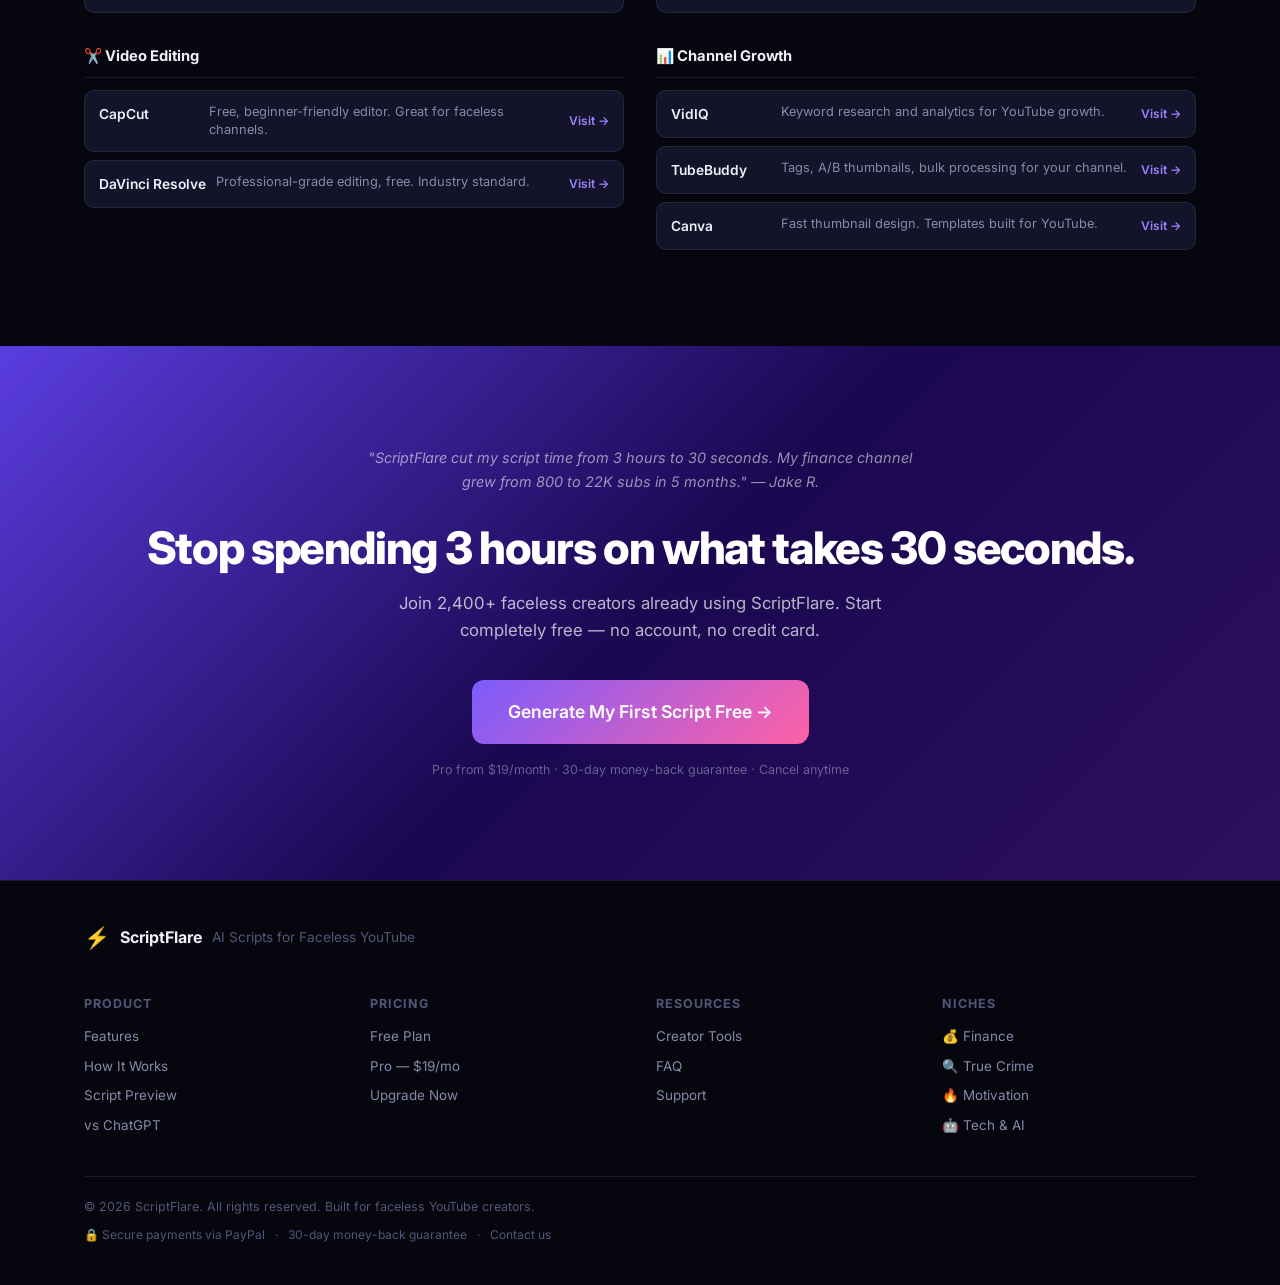
==== commit 48914fe9: "Wire all upgrade CTAs to showPayPal() with explicit tier argument - Autopilot pricing card: href -> " ====
--- a/index.html
+++ b/index.html
@@ -820,7 +820,7 @@
               <span class="price-cancel">Cancel anytime · 30-day guarantee</span>
             </div>
             <div class="paywall-social">Joined by 2,400+ creators already on Pro</div>
-            <a href="#pay" class="btn btn-primary btn-lg" onclick="scrollToPricing(); setTimeout(showPayPal, 400)">
+            <a href="#pay" class="btn btn-primary btn-lg" onclick="scrollToPricing(); setTimeout(() => showPayPal('pro'), 400)">
               💳 Upgrade to Pro — $19/month
             </a>
             <a href="#script-preview" class="paywall-sample-link" onclick="document.getElementById('script-preview').scrollIntoView({behavior:'smooth'})">
@@ -998,7 +998,7 @@
             <li>✅ 3 scripts/day on your schedule</li>
             <li>✅ Never think about what to post</li>
           </ul>
-          <a href="signup.html?plan=autopilot" class="btn btn-block" style="background:linear-gradient(135deg,#a855f7,#7c3aed);color:#fff;border:none;">
+          <a href="#pay" id="paypal-btn-autopilot" class="btn btn-block" style="background:linear-gradient(135deg,#a855f7,#7c3aed);color:#fff;border:none;" onclick="showPayPal('autopilot')">
             Get Autopilot — $49/mo
           </a>
           <p class="plan-note" style="color:rgba(168,85,247,0.7);">🤖 Fully hands-free content engine</p>
@@ -1348,7 +1348,7 @@
           <span class="footer-col-title">Pricing</span>
           <a href="#pricing">Free Plan</a>
           <a href="#pricing">Pro — $19/mo</a>
-          <a href="#pricing" onclick="showPayPal()">Upgrade Now</a>
+          <a href="#pricing" onclick="showPayPal('pro')">Upgrade Now</a>
         </div>
         <div class="footer-col">
           <span class="footer-col-title">Resources</span>
--- a/style.css
+++ b/style.css
@@ -963,9 +963,9 @@
 #pricing { background: var(--bg); }
 .pricing-grid {
   display: grid;
-  grid-template-columns: 1fr 1fr;
+  grid-template-columns: repeat(3, 1fr);
   gap: 20px;
-  max-width: 720px;
+  max-width: 1060px;
   margin: 0 auto 40px;
 }
 .pricing-card {
@@ -1320,7 +1320,7 @@
     flex-direction: column;
   }
   .step-arrow { transform: rotate(90deg); }
-  .pricing-grid { grid-template-columns: 1fr; max-width: 400px; }
+  .pricing-grid { grid-template-columns: repeat(2, 1fr); max-width: 720px; }
 }
 @media (max-width: 640px) {
   .nav-hamburger { display: flex; }
@@ -1339,6 +1339,7 @@
   }
   .nav-links.open { display: flex; }
   .features-grid { grid-template-columns: 1fr; }
+  .pricing-grid { grid-template-columns: 1fr; max-width: 400px; }
   .form-row.two-col { grid-template-columns: 1fr; }
   .hero-stats { gap: 24px; }
   .stat-divider { display: none; }
